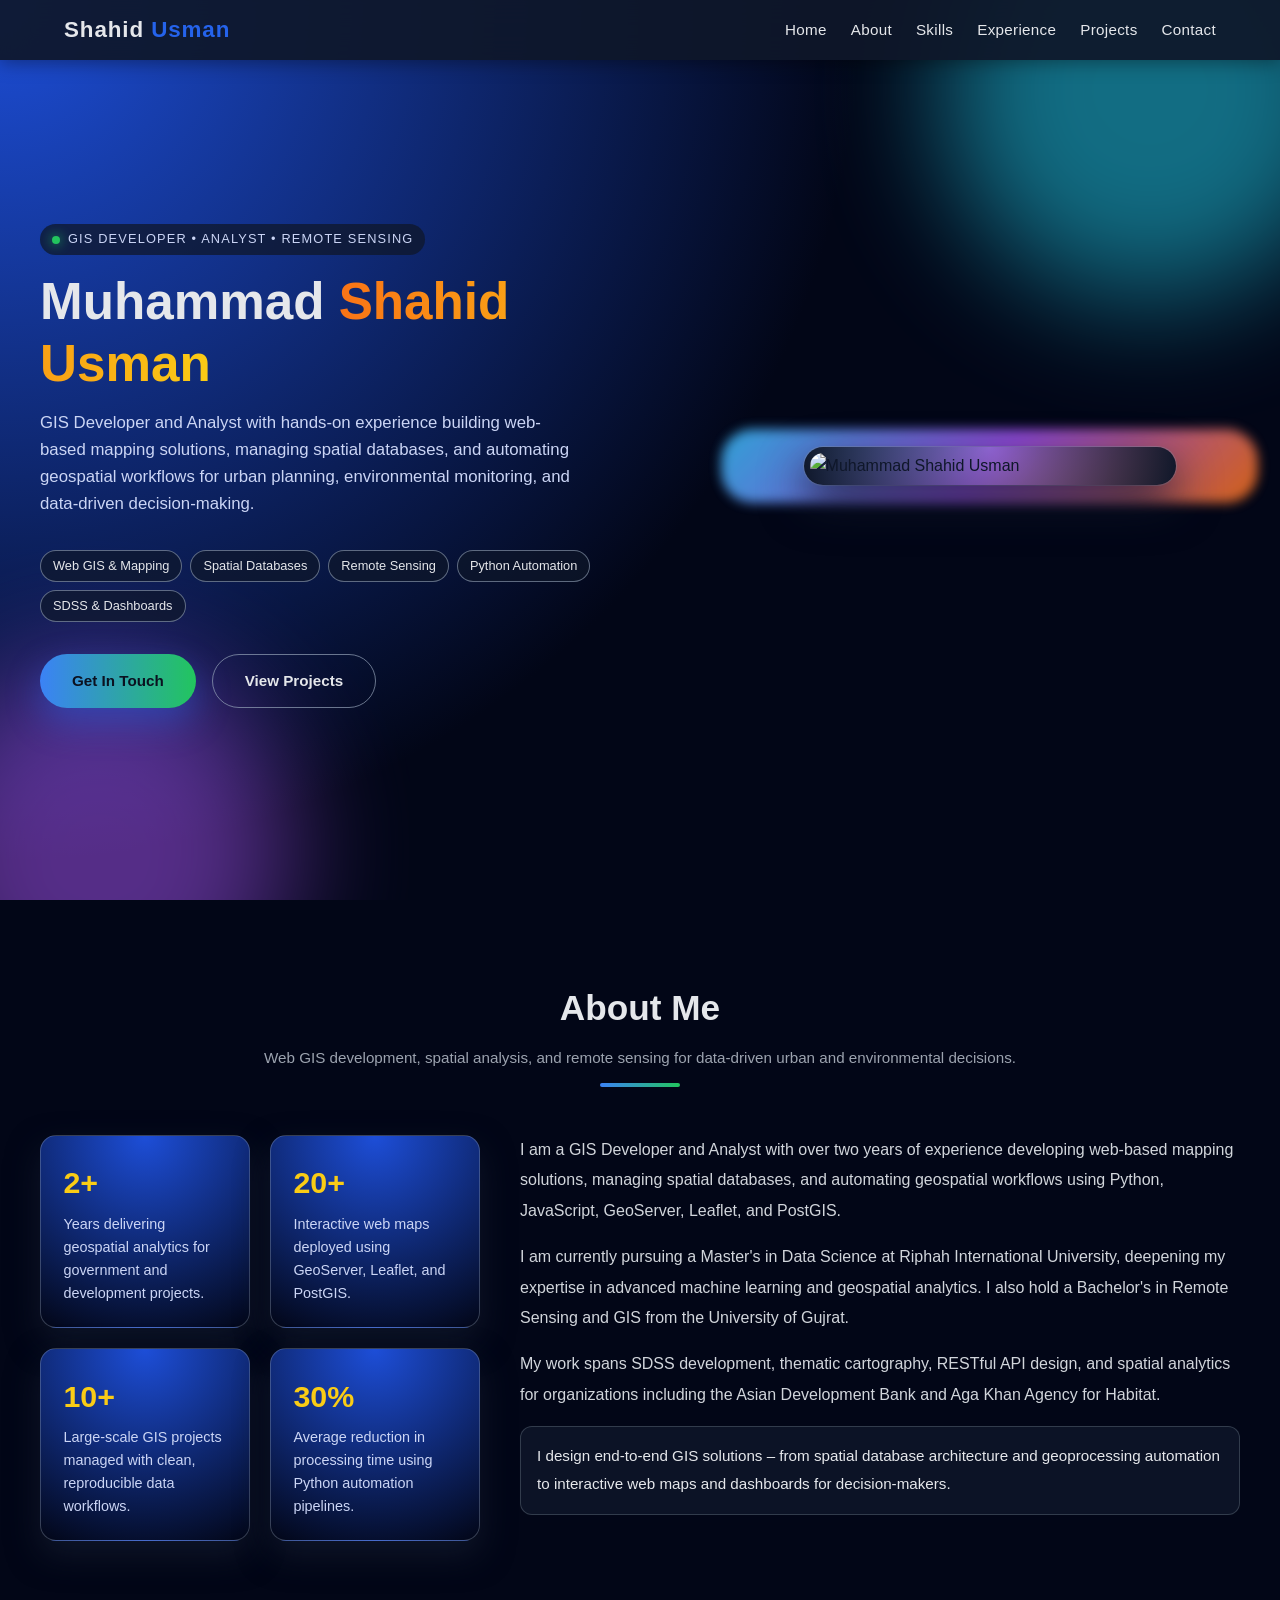
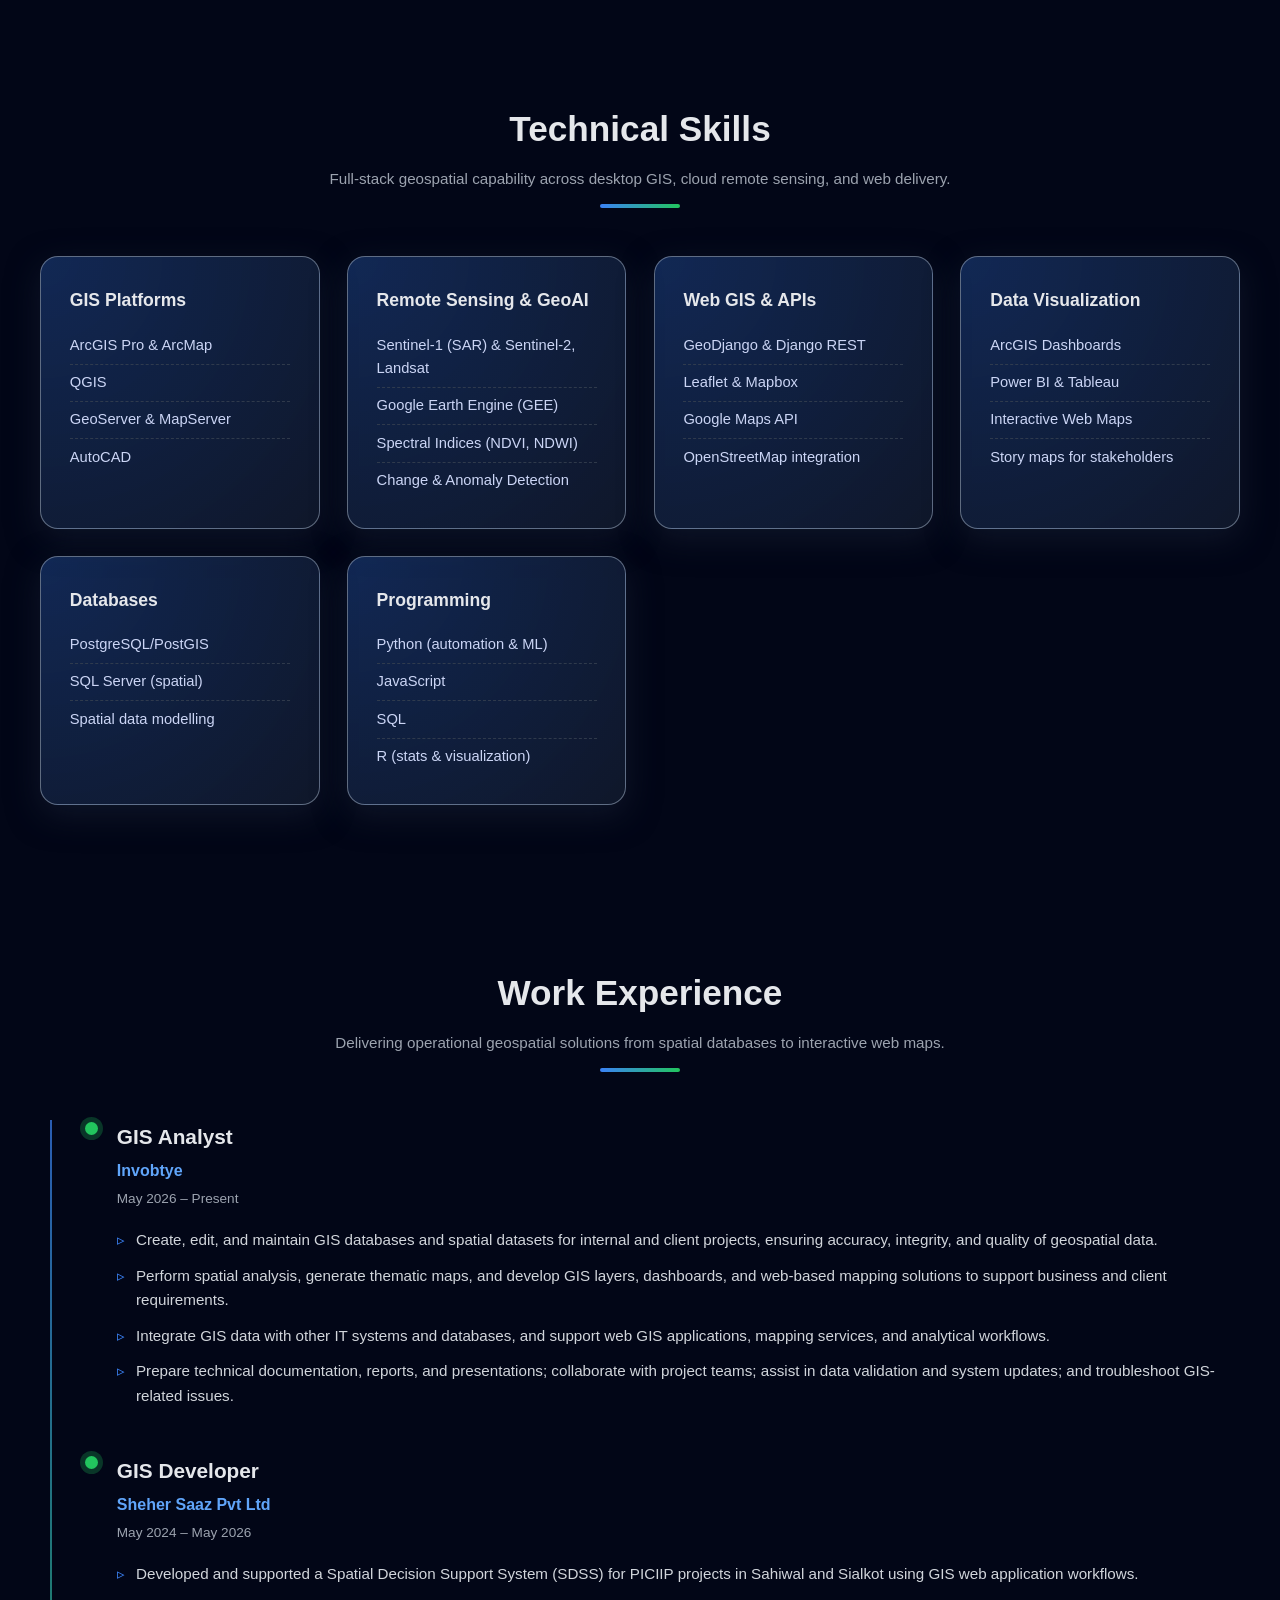
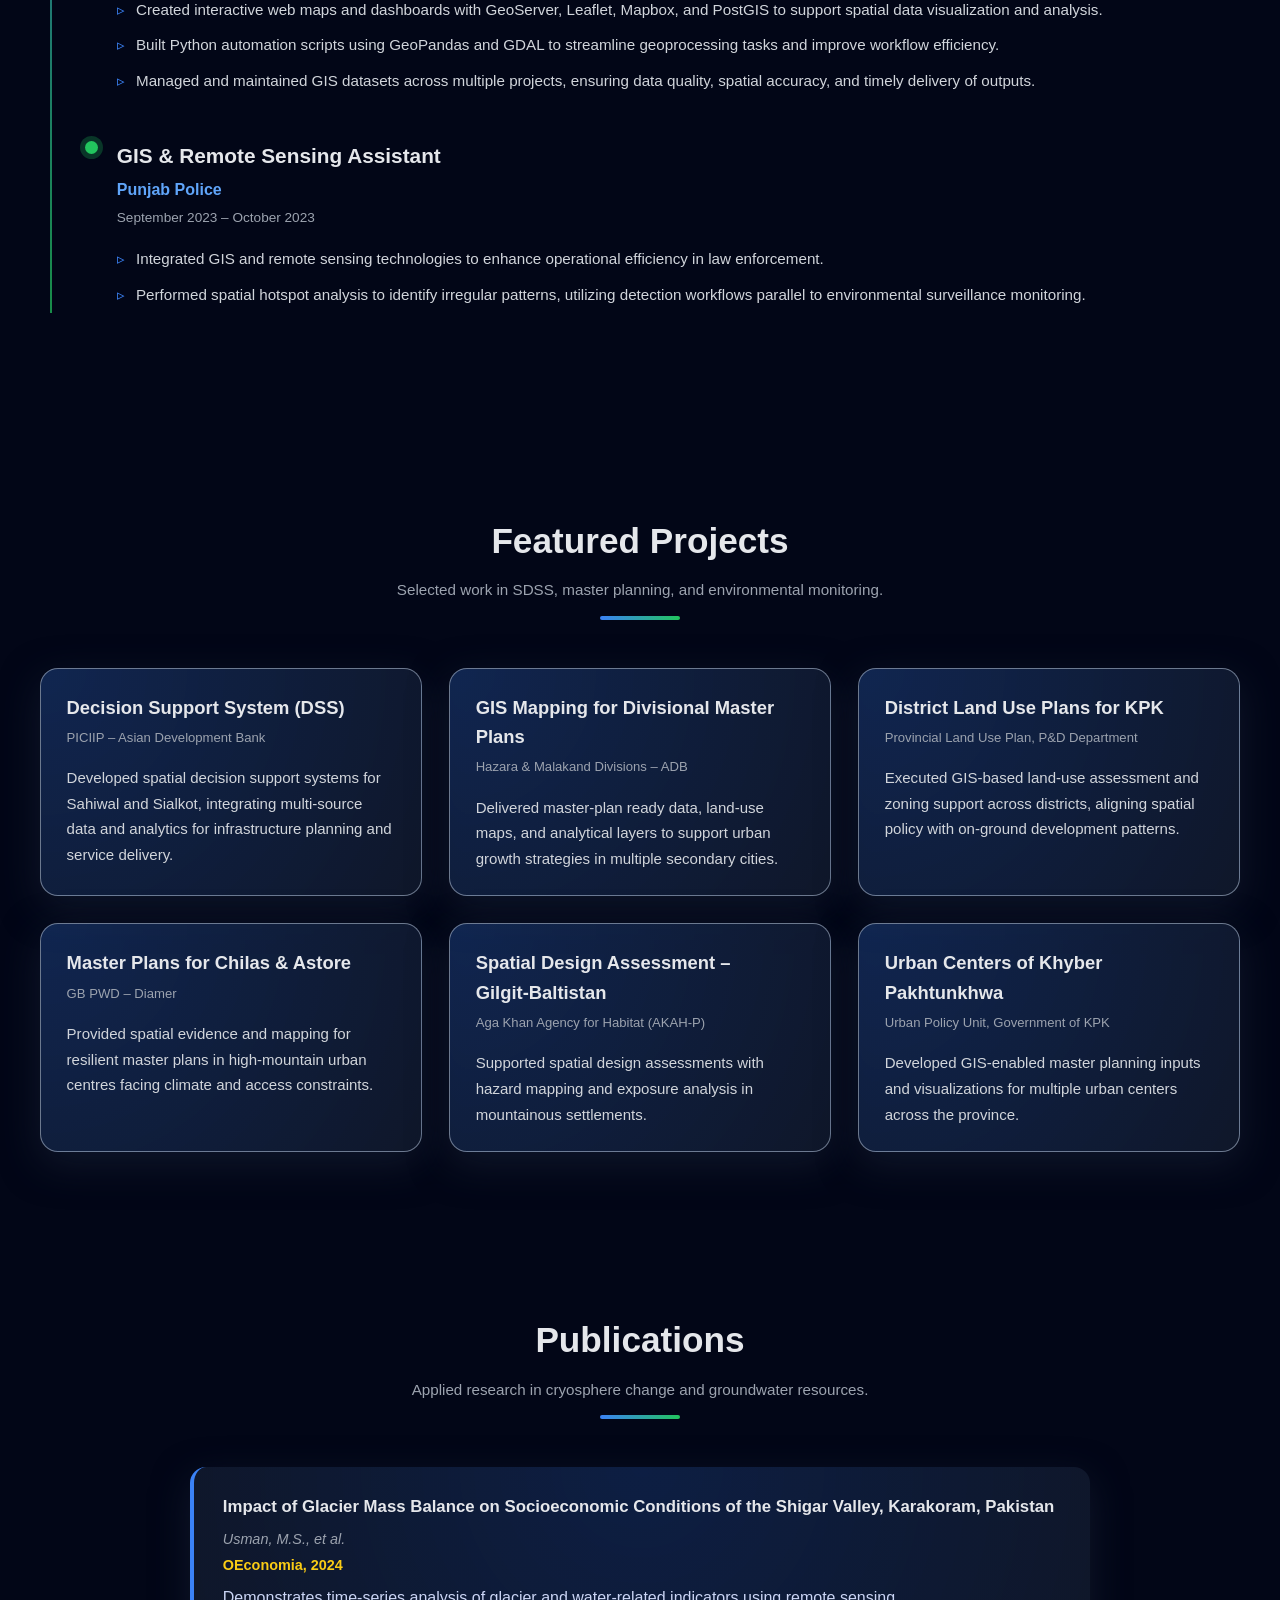
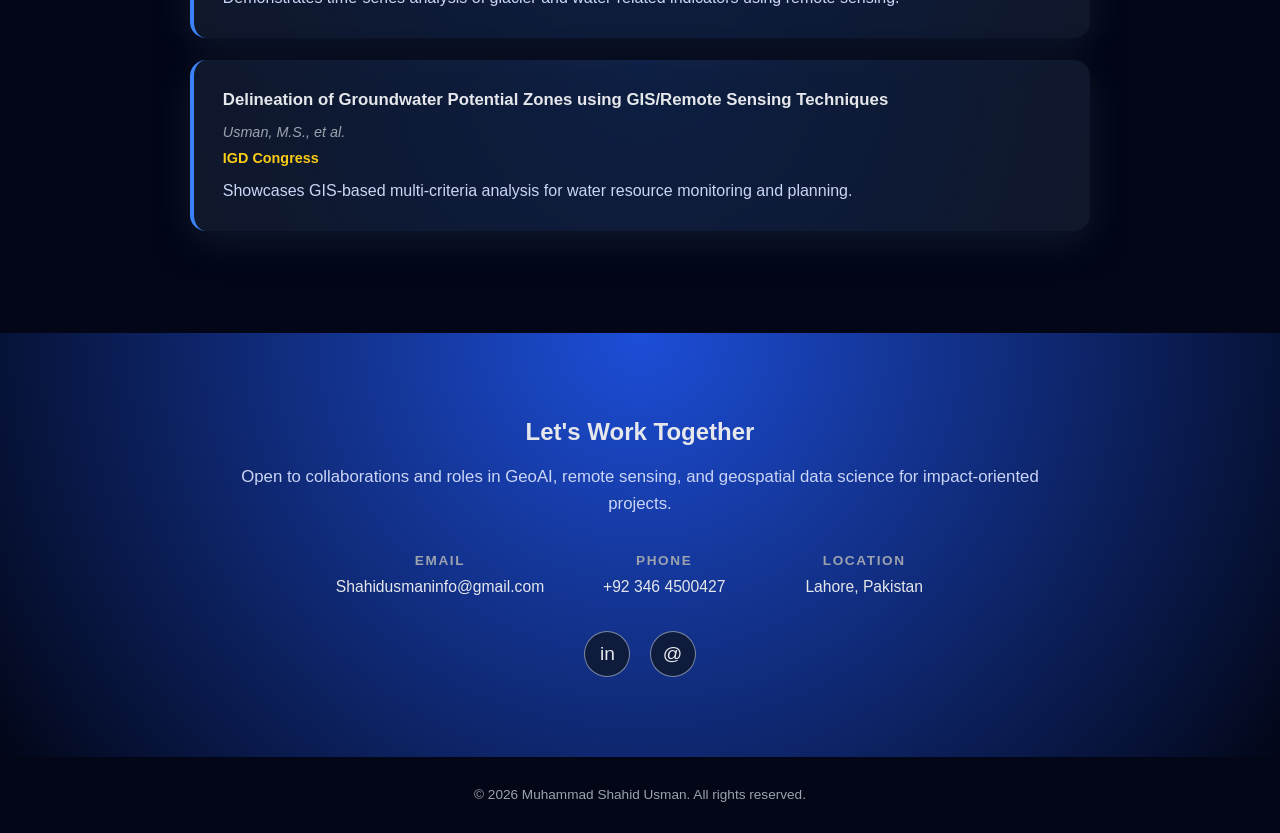
==== index.html @ abcd4824 "add new role" ====
<!DOCTYPE html>
<html lang="en">
<head>
    <meta charset="UTF-8">
    <meta name="viewport" content="width=device-width, initial-scale=1.0">

    <title>Muhammad Shahid Usman | GIS Developer & Analyst</title>
    <meta name="description" content="Portfolio of Muhammad Shahid Usman, GIS Developer and Analyst specializing in web GIS, spatial databases, remote sensing, and Python automation.">
    <meta name="keywords" content="Muhammad Shahid Usman, GIS Developer, GIS Analyst, GeoAI, Remote Sensing, GIS, Web GIS, PostGIS, Lahore, Pakistan">
    <meta name="author" content="Muhammad Shahid Usman">
    <link rel="canonical" href="https://muhammadshahidusman.github.io/">

    <meta property="og:title" content="Muhammad Shahid Usman | GIS Developer & Analyst">
    <meta property="og:description" content="GIS Developer and Analyst specializing in web GIS, spatial databases, remote sensing, and Python automation for urban planning and environmental monitoring.">
    <meta property="og:type" content="website">
    <meta property="og:url" content="https://muhammadshahidusman.github.io">
    <meta property="og:image" content="https://muhammadshahidusman.github.io/UsmanProfile.png">

    <link rel="stylesheet" href="style.css">
</head>
<body>
    <nav>
        <div class="container">
            <div class="logo">Shahid <span>Usman</span></div>
            <div class="nav-toggle" id="navToggle">
                <span></span><span></span><span></span>
            </div>
            <ul id="navMenu">
                <li><a href="#home">Home</a></li>
                <li><a href="#about">About</a></li>
                <li><a href="#skills">Skills</a></li>
                <li><a href="#experience">Experience</a></li>
                <li><a href="#projects">Projects</a></li>
                <li><a href="#contact">Contact</a></li>
            </ul>
        </div>
    </nav>

    <section id="home" class="hero">
        <div class="container">
            <div class="hero-content">
                <div class="hero-subtitle">
                    <span></span>
                    GIS DEVELOPER • ANALYST • REMOTE SENSING
                </div>
                <h1>Muhammad <span>Shahid Usman</span></h1>
                <p>
                    GIS Developer and Analyst with hands-on experience building web-based mapping solutions,
                    managing spatial databases, and automating geospatial workflows for urban planning,
                    environmental monitoring, and data-driven decision-making.
                </p>
                <div class="keywords">
                    <span>Web GIS & Mapping</span>
                    <span>Spatial Databases</span>
                    <span>Remote Sensing</span>
                    <span>Python Automation</span>
                    <span>SDSS & Dashboards</span>
                </div>
                <div class="cta-buttons">
                    <a href="#contact" class="btn btn-primary">Get In Touch</a>
                    <a href="#projects" class="btn btn-secondary">View Projects</a>
                </div>
            </div>
            <div class="hero-image">
                <div class="hero-image-inner">
                    <img src="UsmanProfile.png" alt="Muhammad Shahid Usman">
                </div>
            </div>
        </div>
    </section>

    <section id="about" class="section-dark">
        <div class="container">
            <div class="section-title">
                <h2>About Me</h2>
                <p>Web GIS development, spatial analysis, and remote sensing for data-driven urban and environmental decisions.</p>
                <div class="underline"></div>
            </div>
            <div class="about-content">
                <div class="stats-grid reveal">
                    <div class="stat-card">
                        <h3>2+</h3>
                        <p>Years delivering geospatial analytics for government and development projects.</p>
                    </div>
                    <div class="stat-card">
                        <h3>20+</h3>
                        <p>Interactive web maps deployed using GeoServer, Leaflet, and PostGIS.</p>
                    </div>
                    <div class="stat-card">
                        <h3>10+</h3>
                        <p>Large‑scale GIS projects managed with clean, reproducible data workflows.</p>
                    </div>
                    <div class="stat-card">
                        <h3>30%</h3>
                        <p>Average reduction in processing time using Python automation pipelines.</p>
                    </div>
                </div>
                <div class="about-text reveal">
                    <p>
                        I am a GIS Developer and Analyst with over two years of experience developing
                        web-based mapping solutions, managing spatial databases, and automating
                        geospatial workflows using Python, JavaScript, GeoServer, Leaflet, and PostGIS.
                    </p>
                    <p>
                        I am currently pursuing a Master's in Data Science at Riphah International University,
                        deepening my expertise in advanced machine learning and geospatial analytics.
                        I also hold a Bachelor's in Remote Sensing and GIS from the University of Gujrat.
                    </p>
                    <p>
                        My work spans SDSS development, thematic cartography, RESTful API design,
                        and spatial analytics for organizations including the Asian Development Bank
                        and Aga Khan Agency for Habitat.
                    </p>
                    <div class="about-highlight">
                        I design end-to-end GIS solutions – from spatial database architecture and
                        geoprocessing automation to interactive web maps and dashboards for decision-makers.
                    </div>
                </div>
            </div>
        </div>
    </section>

    <section id="skills" class="section-dark">
        <div class="container">
            <div class="section-title">
                <h2>Technical Skills</h2>
                <p>Full‑stack geospatial capability across desktop GIS, cloud remote sensing, and web delivery.</p>
                <div class="underline"></div>
            </div>
            <div class="skills-grid">
                <div class="skill-category reveal">
                    <h3>GIS Platforms</h3>
                    <ul>
                        <li>ArcGIS Pro & ArcMap</li>
                        <li>QGIS</li>
                        <li>GeoServer & MapServer</li>
                        <li>AutoCAD</li>
                    </ul>
                </div>
                <div class="skill-category reveal">
                    <h3>Remote Sensing & GeoAI</h3>
                    <ul>
                        <li>Sentinel‑1 (SAR) & Sentinel‑2, Landsat</li>
                        <li>Google Earth Engine (GEE)</li>
                        <li>Spectral Indices (NDVI, NDWI)</li>
                        <li>Change & Anomaly Detection</li>
                    </ul>
                </div>
                <div class="skill-category reveal">
                    <h3>Web GIS & APIs</h3>
                    <ul>
                        <li>GeoDjango & Django REST</li>
                        <li>Leaflet & Mapbox</li>
                        <li>Google Maps API</li>
                        <li>OpenStreetMap integration</li>
                    </ul>
                </div>
                <div class="skill-category reveal">
                    <h3>Data Visualization</h3>
                    <ul>
                        <li>ArcGIS Dashboards</li>
                        <li>Power BI & Tableau</li>
                        <li>Interactive Web Maps</li>
                        <li>Story maps for stakeholders</li>
                    </ul>
                </div>
                <div class="skill-category reveal">
                    <h3>Databases</h3>
                    <ul>
                        <li>PostgreSQL/PostGIS</li>
                        <li>SQL Server (spatial)</li>
                        <li>Spatial data modelling</li>
                    </ul>
                </div>
                <div class="skill-category reveal">
                    <h3>Programming</h3>
                    <ul>
                        <li>Python (automation & ML)</li>
                        <li>JavaScript</li>
                        <li>SQL</li>
                        <li>R (stats & visualization)</li>
                    </ul>
                </div>
            </div>
        </div>
    </section>

    <section id="experience" class="section-dark">
        <div class="container">
            <div class="section-title">
                <h2>Work Experience</h2>
                <p>Delivering operational geospatial solutions from spatial databases to interactive web maps.</p>
                <div class="underline"></div>
            </div>
            <div class="experience-timeline">
                <div class="timeline-item reveal">
                    <h3>GIS Analyst</h3>
                    <div class="company">Invobtye</div>
                    <div class="duration">May 2026 – Present</div>
                    <ul>
                        <li>Create, edit, and maintain GIS databases and spatial datasets for internal and client projects, ensuring accuracy, integrity, and quality of geospatial data.</li>
                        <li>Perform spatial analysis, generate thematic maps, and develop GIS layers, dashboards, and web-based mapping solutions to support business and client requirements.</li>
                        <li>Integrate GIS data with other IT systems and databases, and support web GIS applications, mapping services, and analytical workflows.</li>
                        <li>Prepare technical documentation, reports, and presentations; collaborate with project teams; assist in data validation and system updates; and troubleshoot GIS-related issues.</li>
                    </ul>
                </div>
                <div class="timeline-item reveal">
                    <h3>GIS Developer</h3>
                    <div class="company">Sheher Saaz Pvt Ltd</div>
                    <div class="duration">May 2024 – May 2026</div>
                    <ul>
                        <li>Developed and supported a Spatial Decision Support System (SDSS) for PICIIP projects in Sahiwal and Sialkot using GIS web application workflows.</li>
                        <li>Created interactive web maps and dashboards with GeoServer, Leaflet, Mapbox, and PostGIS to support spatial data visualization and analysis.</li>
                        <li>Built Python automation scripts using GeoPandas and GDAL to streamline geoprocessing tasks and improve workflow efficiency.</li>
                        <li>Managed and maintained GIS datasets across multiple projects, ensuring data quality, spatial accuracy, and timely delivery of outputs.</li>
                    </ul>
                </div>
                <div class="timeline-item reveal">
                    <h3>GIS & Remote Sensing Assistant</h3>
                    <div class="company">Punjab Police</div>
                    <div class="duration">September 2023 – October 2023</div>
                    <ul>
                        <li>Integrated GIS and remote sensing technologies to enhance operational efficiency in law enforcement.</li>
                        <li>Performed spatial hotspot analysis to identify irregular patterns, utilizing detection workflows parallel to environmental surveillance monitoring.</li>
                    </ul>
                </div>
            </div>
        </div>
    </section>

    <section id="projects" class="section-dark">
        <div class="container">
            <div class="section-title">
                <h2>Featured Projects</h2>
                <p>Selected work in SDSS, master planning, and environmental monitoring.</p>
                <div class="underline"></div>
            </div>
            <div class="projects-grid">
                <div class="project-card reveal">
                    <div class="project-header">
                        <h3>Decision Support System (DSS)</h3>
                        <p class="client">PICIIP – Asian Development Bank</p>
                    </div>
                    <div class="project-body">
                        <p>Developed spatial decision support systems for Sahiwal and Sialkot, integrating multi‑source data and analytics for infrastructure planning and service delivery.</p>
                    </div>
                </div>
                <div class="project-card reveal">
                    <div class="project-header">
                        <h3>GIS Mapping for Divisional Master Plans</h3>
                        <p class="client">Hazara & Malakand Divisions – ADB</p>
                    </div>
                    <div class="project-body">
                        <p>Delivered master‑plan ready data, land‑use maps, and analytical layers to support urban growth strategies in multiple secondary cities.</p>
                    </div>
                </div>
                <div class="project-card reveal">
                    <div class="project-header">
                        <h3>District Land Use Plans for KPK</h3>
                        <p class="client">Provincial Land Use Plan, P&D Department</p>
                    </div>
                    <div class="project-body">
                        <p>Executed GIS‑based land‑use assessment and zoning support across districts, aligning spatial policy with on‑ground development patterns.</p>
                    </div>
                </div>
                <div class="project-card reveal">
                    <div class="project-header">
                        <h3>Master Plans for Chilas & Astore</h3>
                        <p class="client">GB PWD – Diamer</p>
                    </div>
                    <div class="project-body">
                        <p>Provided spatial evidence and mapping for resilient master plans in high‑mountain urban centres facing climate and access constraints.</p>
                    </div>
                </div>
                <div class="project-card reveal">
                    <div class="project-header">
                        <h3>Spatial Design Assessment – Gilgit‑Baltistan</h3>
                        <p class="client">Aga Khan Agency for Habitat (AKAH‑P)</p>
                    </div>
                    <div class="project-body">
                        <p>Supported spatial design assessments with hazard mapping and exposure analysis in mountainous settlements.</p>
                    </div>
                </div>
                <div class="project-card reveal">
                    <div class="project-header">
                        <h3>Urban Centers of Khyber Pakhtunkhwa</h3>
                        <p class="client">Urban Policy Unit, Government of KPK</p>
                    </div>
                    <div class="project-body">
                        <p>Developed GIS‑enabled master planning inputs and visualizations for multiple urban centers across the province.</p>
                    </div>
                </div>
            </div>
        </div>
    </section>

    <section id="publications" class="section-dark">
        <div class="container">
            <div class="section-title">
                <h2>Publications</h2>
                <p>Applied research in cryosphere change and groundwater resources.</p>
                <div class="underline"></div>
            </div>
            <div class="publications-list">
                <div class="publication-item reveal">
                    <h3>Impact of Glacier Mass Balance on Socioeconomic Conditions of the Shigar Valley, Karakoram, Pakistan</h3>
                    <p class="authors">Usman, M.S., et al.</p>
                    <p class="journal">OEconomia, 2024</p>
                    <p style="margin-top: 0.5rem; color: #cbd5f5;">Demonstrates time‑series analysis of glacier and water‑related indicators using remote sensing.</p>
                </div>
                <div class="publication-item reveal">
                    <h3>Delineation of Groundwater Potential Zones using GIS/Remote Sensing Techniques</h3>
                    <p class="authors">Usman, M.S., et al.</p>
                    <p class="journal">IGD Congress</p>
                    <p style="margin-top: 0.5rem; color: #cbd5f5;">Showcases GIS‑based multi‑criteria analysis for water resource monitoring and planning.</p>
                </div>
            </div>
        </div>
    </section>

    <section id="contact" class="section-dark">
        <div class="container">
            <div class="contact-content reveal">
                <h2>Let's Work Together</h2>
                <p>Open to collaborations and roles in GeoAI, remote sensing, and geospatial data science for impact‑oriented projects.</p>
                <div class="contact-info">
                    <div class="contact-item">
                        <strong>Email</strong>
                        <a href="mailto:Shahidusmaninfo@gmail.com">Shahidusmaninfo@gmail.com</a>
                    </div>
                    <div class="contact-item">
                        <strong>Phone</strong>
                        <a href="tel:+923464500427">+92 346 4500427</a>
                    </div>
                    <div class="contact-item">
                        <strong>Location</strong>
                        <span>Lahore, Pakistan</span>
                    </div>
                </div>
                <div class="social-links">
                    <a href="https://www.linkedin.com/in/shahidusmaninfo/" target="_blank" title="LinkedIn">in</a>
                    <a href="mailto:Shahidusmaninfo@gmail.com" title="Email">@</a>
                </div>
            </div>
        </div>
    </section>

    <footer>
        <p>&copy; 2026 Muhammad Shahid Usman. All rights reserved.</p>
    </footer>

    <script src="script.js"></script>
</body>
</html>
---- style.css ----
* {
    margin: 0;
    padding: 0;
    box-sizing: border-box;
}

:root {
    --primary-color: #2563eb;
    --secondary-color: #1e40af;
    --accent-color: #3b82f6;
    --text-dark: #0f172a;
    --text-light: #6b7280;
    --bg-light: #f9fafb;
    --bg-white: #ffffff;
    --border-color: #e5e7eb;
}

body {
    font-family: 'Segoe UI', Tahoma, Geneva, Verdana, sans-serif;
    line-height: 1.6;
    color: var(--text-dark);
    overflow-x: hidden;
    background: #020617;
}

/* Navigation */
nav {
    position: fixed;
    width: 100%;
    background: rgba(15, 23, 42, 0.92);
    backdrop-filter: blur(16px);
    box-shadow: 0 2px 18px rgba(0,0,0,0.4);
    z-index: 1000;
    padding: 0.75rem 0;
}

nav .container {
    max-width: 1200px;
    margin: 0 auto;
    padding: 0 1.5rem;
    display: flex;
    justify-content: space-between;
    align-items: center;
}

nav .logo {
    font-size: 1.4rem;
    font-weight: 700;
    color: #e5e7eb;
    letter-spacing: 0.04em;
}

nav .logo span {
    color: var(--primary-color);
}

nav ul {
    display: flex;
    list-style: none;
    gap: 1.5rem;
}

nav a {
    text-decoration: none;
    color: #e5e7eb;
    font-weight: 500;
    font-size: 0.95rem;
    letter-spacing: 0.02em;
    position: relative;
    padding-bottom: 0.2rem;
    transition: color 0.3s;
}

nav a::after {
    content: '';
    position: absolute;
    left: 0;
    bottom: 0;
    width: 0;
    height: 2px;
    background: linear-gradient(to right, #f97316, #facc15);
    transition: width 0.3s;
}

nav a:hover {
    color: #f9fafb;
}

nav a:hover::after {
    width: 100%;
}

/* Mobile nav */
.nav-toggle {
    display: none;
    flex-direction: column;
    gap: 4px;
    cursor: pointer;
}

.nav-toggle span {
    width: 22px;
    height: 2px;
    background: #e5e7eb;
}

/* Hero Section */
.hero {
    min-height: 100vh;
    display: flex;
    align-items: center;
    background: radial-gradient(circle at top left, #1d4ed8 0, #020617 55%);
    padding: 6rem 1.5rem 4rem;
    position: relative;
    overflow: hidden;
}

/* Animated particle overlay */
.hero::before,
.hero::after {
    content: '';
    position: absolute;
    border-radius: 999px;
    filter: blur(60px);
    opacity: 0.5;
    pointer-events: none;
}

.hero::before {
    width: 420px;
    height: 420px;
    background: #22d3ee;
    top: -120px;
    right: -80px;
    animation: float1 16s ease-in-out infinite;
}

.hero::after {
    width: 380px;
    height: 380px;
    background: #a855f7;
    bottom: -140px;
    left: -90px;
    animation: float2 18s ease-in-out infinite;
}

@keyframes float1 {
    0%,100% { transform: translateY(0) translateX(0); }
    50% { transform: translateY(40px) translateX(-30px); }
}

@keyframes float2 {
    0%,100% { transform: translateY(0) translateX(0); }
    50% { transform: translateY(-35px) translateX(40px); }
}

.hero .container {
    max-width: 1200px;
    margin: 0 auto;
    display: grid;
    grid-template-columns: minmax(0, 1.3fr) minmax(0, 1fr);
    gap: 3rem;
    align-items: center;
    position: relative;
    z-index: 1;
}

.hero-content {
    animation: fadeInUp 0.8s ease-out both;
}

.hero-content h1 {
    font-size: clamp(2.5rem, 4vw, 3.5rem);
    color: #e5e7eb;
    margin-bottom: 1rem;
    line-height: 1.2;
}

.hero-content h1 span {
    background: linear-gradient(to right, #f97316, #facc15);
    -webkit-background-clip: text;
    -webkit-text-fill-color: transparent;
    background-clip: text;
}

.hero-subtitle {
    display: inline-flex;
    align-items: center;
    gap: 0.5rem;
    padding: 0.35rem 0.75rem;
    border-radius: 999px;
    background: rgba(15, 23, 42, 0.75);
    color: #cbd5f5;
    font-size: 0.8rem;
    letter-spacing: 0.09em;
    text-transform: uppercase;
    margin-bottom: 1rem;
}

.hero-subtitle span {
    width: 8px;
    height: 8px;
    border-radius: 999px;
    background: #22c55e;
    box-shadow: 0 0 12px #22c55e;
}

.hero-content p {
    font-size: 1.05rem;
    color: #cbd5f5;
    margin-bottom: 2rem;
    max-width: 34rem;
}

.keywords {
    margin-bottom: 2rem;
    display: flex;
    flex-wrap: wrap;
    gap: 0.5rem;
}

.keywords span {
    font-size: 0.8rem;
    padding: 0.3rem 0.75rem;
    border-radius: 999px;
    border: 1px solid rgba(148, 163, 184, 0.6);
    color: #e5e7eb;
    background: rgba(15, 23, 42, 0.7);
}

.cta-buttons {
    display: flex;
    gap: 1rem;
    flex-wrap: wrap;
}

.btn {
    padding: 0.875rem 2rem;
    border-radius: 999px;
    text-decoration: none;
    font-weight: 600;
    transition: all 0.25s ease-out;
    display: inline-flex;
    align-items: center;
    gap: 0.5rem;
    font-size: 0.95rem;
}

.btn-primary {
    background: linear-gradient(to right, #3b82f6, #22c55e);
    color: #0b1120;
    box-shadow: 0 14px 35px rgba(37, 99, 235, 0.45);
}

.btn-primary:hover {
    transform: translateY(-2px) scale(1.02);
    box-shadow: 0 18px 45px rgba(37, 99, 235, 0.6);
}

.btn-secondary {
    background: transparent;
    color: #e5e7eb;
    border: 1px solid rgba(148, 163, 184, 0.7);
}

.btn-secondary:hover {
    background: rgba(15, 23, 42, 0.7);
    transform: translateY(-2px);
}

.hero-image {
    position: relative;
    display: flex;
    justify-content: center;
}

.hero-image::before {
    content: '';
    position: absolute;
    inset: -18px;
    border-radius: 32px;
    background: linear-gradient(135deg, #38bdf8, #a855f7, #f97316);
    opacity: 0.85;
    filter: blur(6px);
}

.hero-image-inner {
    position: relative;
    border-radius: 26px;
    padding: 6px;
    background: radial-gradient(circle at top, rgba(148, 163, 184, 0.25), rgba(15, 23, 42, 1));
    box-shadow:
        0 18px 45px rgba(15, 23, 42, 0.9),
        0 0 0 1px rgba(148, 163, 184, 0.4);
    animation: floatCard 8s ease-in-out infinite;
}

.hero-image img {
    display: block;
    width: min(360px, 80vw);
    border-radius: 20px;
}

@keyframes floatCard {
    0%, 100% { transform: translateY(0); }
    50% { transform: translateY(-10px); }
}

@keyframes fadeInUp {
    from { opacity: 0; transform: translateY(18px); }
    to { opacity: 1; transform: translateY(0); }
}

/* Global sections */
section {
    padding: 5rem 1.5rem;
}

.section-light {
    background: #f8fafc;
}

.section-dark {
    background: #020617;
}

.container {
    max-width: 1200px;
    margin: 0 auto;
}

.section-title {
    text-align: center;
    margin-bottom: 3rem;
}

.section-title h2 {
    font-size: 2.2rem;
    color: #e5e7eb;
    margin-bottom: 0.6rem;
}

.section-title p {
    color: #9ca3af;
    font-size: 0.95rem;
}

.section-title .underline {
    width: 80px;
    height: 4px;
    background: linear-gradient(to right, #3b82f6, #22c55e);
    margin: 0.8rem auto 0;
    border-radius: 999px;
}

.section-light .section-title h2 {
    color: #0f172a;
}

.section-light .section-title p {
    color: #6b7280;
}

/* About */
.about-content {
    display: grid;
    grid-template-columns: minmax(0, 1.1fr) minmax(0, 1.8fr);
    gap: 2.5rem;
    align-items: start;
}

.stats-grid {
    display: grid;
    grid-template-columns: repeat(2, minmax(0, 1fr));
    gap: 1.25rem;
}

.stat-card {
    background: radial-gradient(circle at top, #1d4ed8, #020617);
    padding: 1.4rem;
    border-radius: 16px;
    text-align: left;
    border: 1px solid rgba(148, 163, 184, 0.35);
    color: #e5e7eb;
    box-shadow: 0 14px 32px rgba(15, 23, 42, 0.9);
}

.stat-card h3 {
    font-size: 1.9rem;
    color: #facc15;
    margin-bottom: 0.35rem;
}

.stat-card p {
    color: #cbd5f5;
    font-size: 0.9rem;
}

.about-text {
    font-size: 1rem;
    line-height: 1.9;
    color: #d1d5db;
}

.about-text p {
    margin-bottom: 1rem;
}

.about-highlight {
    margin-top: 0.75rem;
    padding: 0.9rem 1rem;
    border-radius: 12px;
    background: rgba(15, 23, 42, 0.85);
    border: 1px solid rgba(55, 65, 81, 0.9);
    color: #e5e7eb;
    font-size: 0.95rem;
}

/* Skills */
.skills-grid {
    display: grid;
    grid-template-columns: repeat(auto-fit, minmax(260px, 1fr));
    gap: 1.7rem;
}

.skill-category {
    background: radial-gradient(circle at top left, rgba(59, 130, 246, 0.28), rgba(15, 23, 42, 1));
    padding: 1.8rem;
    border-radius: 18px;
    box-shadow: 0 10px 32px rgba(15, 23, 42, 0.9);
    border: 1px solid rgba(148, 163, 184, 0.6);
    transform-origin: center;
    transition: transform 0.25s ease, box-shadow 0.25s ease, border-color 0.25s ease;
}

.skill-category:hover {
    transform: translateY(-6px);
    box-shadow: 0 16px 45px rgba(15, 23, 42, 1);
    border-color: #3b82f6;
}

.skill-category h3 {
    color: #e5e7eb;
    margin-bottom: 0.8rem;
    font-size: 1.1rem;
}

.skill-category ul {
    list-style: none;
}

.skill-category li {
    padding: 0.4rem 0;
    color: #cbd5f5;
    font-size: 0.92rem;
    border-bottom: 1px dashed rgba(55, 65, 81, 0.8);
}

.skill-category li:last-child {
    border-bottom: none;
}

/* Experience */
.experience-timeline {
    position: relative;
    padding-left: 3rem;
}

.experience-timeline::before {
    content: '';
    position: absolute;
    left: 0.6rem;
    top: 0;
    bottom: 0;
    width: 2px;
    background: linear-gradient(to bottom, #3b82f6, #22c55e);
    opacity: 0.7;
}

.timeline-item {
    position: relative;
    margin-bottom: 2.5rem;
    padding-left: 1.8rem;
    animation: fadeInUp 0.8s ease-out both;
}

.timeline-item::before {
    content: '';
    position: absolute;
    left: -0.2rem;
    top: 0.15rem;
    width: 13px;
    height: 13px;
    border-radius: 999px;
    background: #22c55e;
    box-shadow: 0 0 0 5px rgba(34, 197, 94, 0.25);
}

.timeline-item h3 {
    font-size: 1.3rem;
    color: #e5e7eb;
    margin-bottom: 0.3rem;
}

.timeline-item .company {
    color: #60a5fa;
    font-weight: 600;
    margin-bottom: 0.3rem;
}

.timeline-item .duration {
    color: #9ca3af;
    font-size: 0.85rem;
    margin-bottom: 0.8rem;
}

.timeline-item ul {
    list-style: none;
}

.timeline-item li {
    padding: 0.35rem 0;
    color: #d1d5db;
    padding-left: 1.2rem;
    position: relative;
    font-size: 0.95rem;
}

.timeline-item li::before {
    content: '▹';
    position: absolute;
    left: 0;
    color: #3b82f6;
}

/* Projects */
#projects.section-light {
    background: #020617;
}

.projects-grid {
    display: grid;
    grid-template-columns: repeat(auto-fit, minmax(320px, 1fr));
    gap: 1.7rem;
}

.project-card {
    background: radial-gradient(circle at top left, rgba(59, 130, 246, 0.26), rgba(15, 23, 42, 1));
    border-radius: 18px;
    overflow: hidden;
    box-shadow: 0 12px 38px rgba(15, 23, 42, 1);
    border: 1px solid rgba(148, 163, 184, 0.7);
    transform: translateY(0);
    transition: transform 0.25s ease, box-shadow 0.25s ease, border-color 0.25s ease;
}

.project-card:hover {
    transform: translateY(-6px);
    box-shadow: 0 18px 55px rgba(15, 23, 42, 1);
    border-color: #22c55e;
}

.project-card .project-header {
    padding: 1.5rem 1.6rem 1rem;
}

.project-card h3 {
    font-size: 1.15rem;
    margin-bottom: 0.3rem;
    color: #e5e7eb;
}

.project-card .client {
    font-size: 0.82rem;
    color: #9ca3af;
}

.project-card .project-body {
    padding: 0 1.6rem 1.5rem;
}

.project-card p {
    color: #d1d5db;
    line-height: 1.7;
    font-size: 0.94rem;
}

/* Publications */
.publications-list {
    max-width: 900px;
    margin: 0 auto;
}

.publication-item {
    background: radial-gradient(circle at top, rgba(59, 130, 246, 0.2), rgba(15, 23, 42, 1));
    padding: 1.7rem 1.8rem;
    border-radius: 16px;
    margin-bottom: 1.4rem;
    box-shadow: 0 12px 36px rgba(15, 23, 42, 1);
    border-left: 4px solid #3b82f6;
}

.publication-item h3 {
    color: #e5e7eb;
    margin-bottom: 0.4rem;
    font-size: 1.05rem;
}

.publication-item .authors {
    color: #9ca3af;
    font-style: italic;
    margin-bottom: 0.2rem;
    font-size: 0.9rem;
}

.publication-item .journal {
    color: #facc15;
    font-weight: 600;
    font-size: 0.9rem;
}

/* Contact */
#contact.section-dark {
    background: radial-gradient(circle at top, #1d4ed8, #020617);
}

.contact-content {
    text-align: center;
    max-width: 800px;
    margin: 0 auto;
    color: #e5e7eb;
}

.contact-content h2 {
    color: #e5e7eb;
    margin-bottom: 0.8rem;
}

.contact-content p {
    font-size: 1.05rem;
    margin-bottom: 2rem;
    color: #cbd5f5;
}

.contact-info {
    display: flex;
    justify-content: center;
    gap: 2.5rem;
    margin-top: 1.3rem;
    flex-wrap: wrap;
}

.contact-item {
    display: flex;
    flex-direction: column;
    align-items: center;
    min-width: 160px;
}

.contact-item strong {
    margin-bottom: 0.15rem;
    font-size: 0.85rem;
    letter-spacing: 0.12em;
    text-transform: uppercase;
    color: #9ca3af;
}

.contact-item a,
.contact-item span {
    color: #e5e7eb;
    text-decoration: none;
    font-size: 0.98rem;
}

.contact-item a:hover {
    color: #bfdbfe;
}

.social-links {
    display: flex;
    gap: 1.2rem;
    justify-content: center;
    margin-top: 2rem;
}

.social-links a {
    width: 46px;
    height: 46px;
    background: rgba(15, 23, 42, 0.8);
    border-radius: 50%;
    display: flex;
    align-items: center;
    justify-content: center;
    text-decoration: none;
    color: #e5e7eb;
    font-size: 1.2rem;
    border: 1px solid rgba(148, 163, 184, 0.8);
    transition: all 0.25s;
}

.social-links a:hover {
    background: #e5e7eb;
    color: #0f172a;
    transform: translateY(-3px);
}

/* Footer */
footer {
    background: #020617;
    color: #9ca3af;
    text-align: center;
    padding: 1.7rem;
    font-size: 0.85rem;
}

/* Scroll animation helper */
.reveal {
    opacity: 0;
    transform: translateY(24px);
    transition: all 0.6s ease-out;
}

.reveal.visible {
    opacity: 1;
    transform: translateY(0);
}

/* Responsive */
@media (max-width: 900px) {
    .hero .container {
        grid-template-columns: 1fr;
        text-align: center;
    }
    .hero-image {
        order: -1;
    }
    .hero-content p,
    .about-text {
        margin-left: auto;
        margin-right: auto;
    }
    .keywords {
        justify-content: center;
    }
}

@media (max-width: 768px) {
    nav .container {
        padding: 0 1rem;
    }

    nav ul {
        position: absolute;
        top: 56px;
        right: 1rem;
        flex-direction: column;
        background: rgba(15, 23, 42, 0.98);
        padding: 0.75rem 1rem;
        border-radius: 12px;
        border: 1px solid rgba(51, 65, 85, 0.9);
        display: none;
    }

    nav ul.open {
        display: flex;
    }

    .nav-toggle {
        display: flex;
    }

    section {
        padding: 4rem 1.25rem;
    }

    .about-content {
        grid-template-columns: 1fr;
    }

    .experience-timeline {
        padding-left: 1.5rem;
    }

    .projects-grid {
        grid-template-columns: 1fr;
    }
}

@media (max-width: 480px) {
    .hero {
        padding-top: 5.5rem;
    }
    .cta-buttons {
        flex-direction: column;
        align-items: stretch;
    }
    .btn {
        justify-content: center;
    }
}
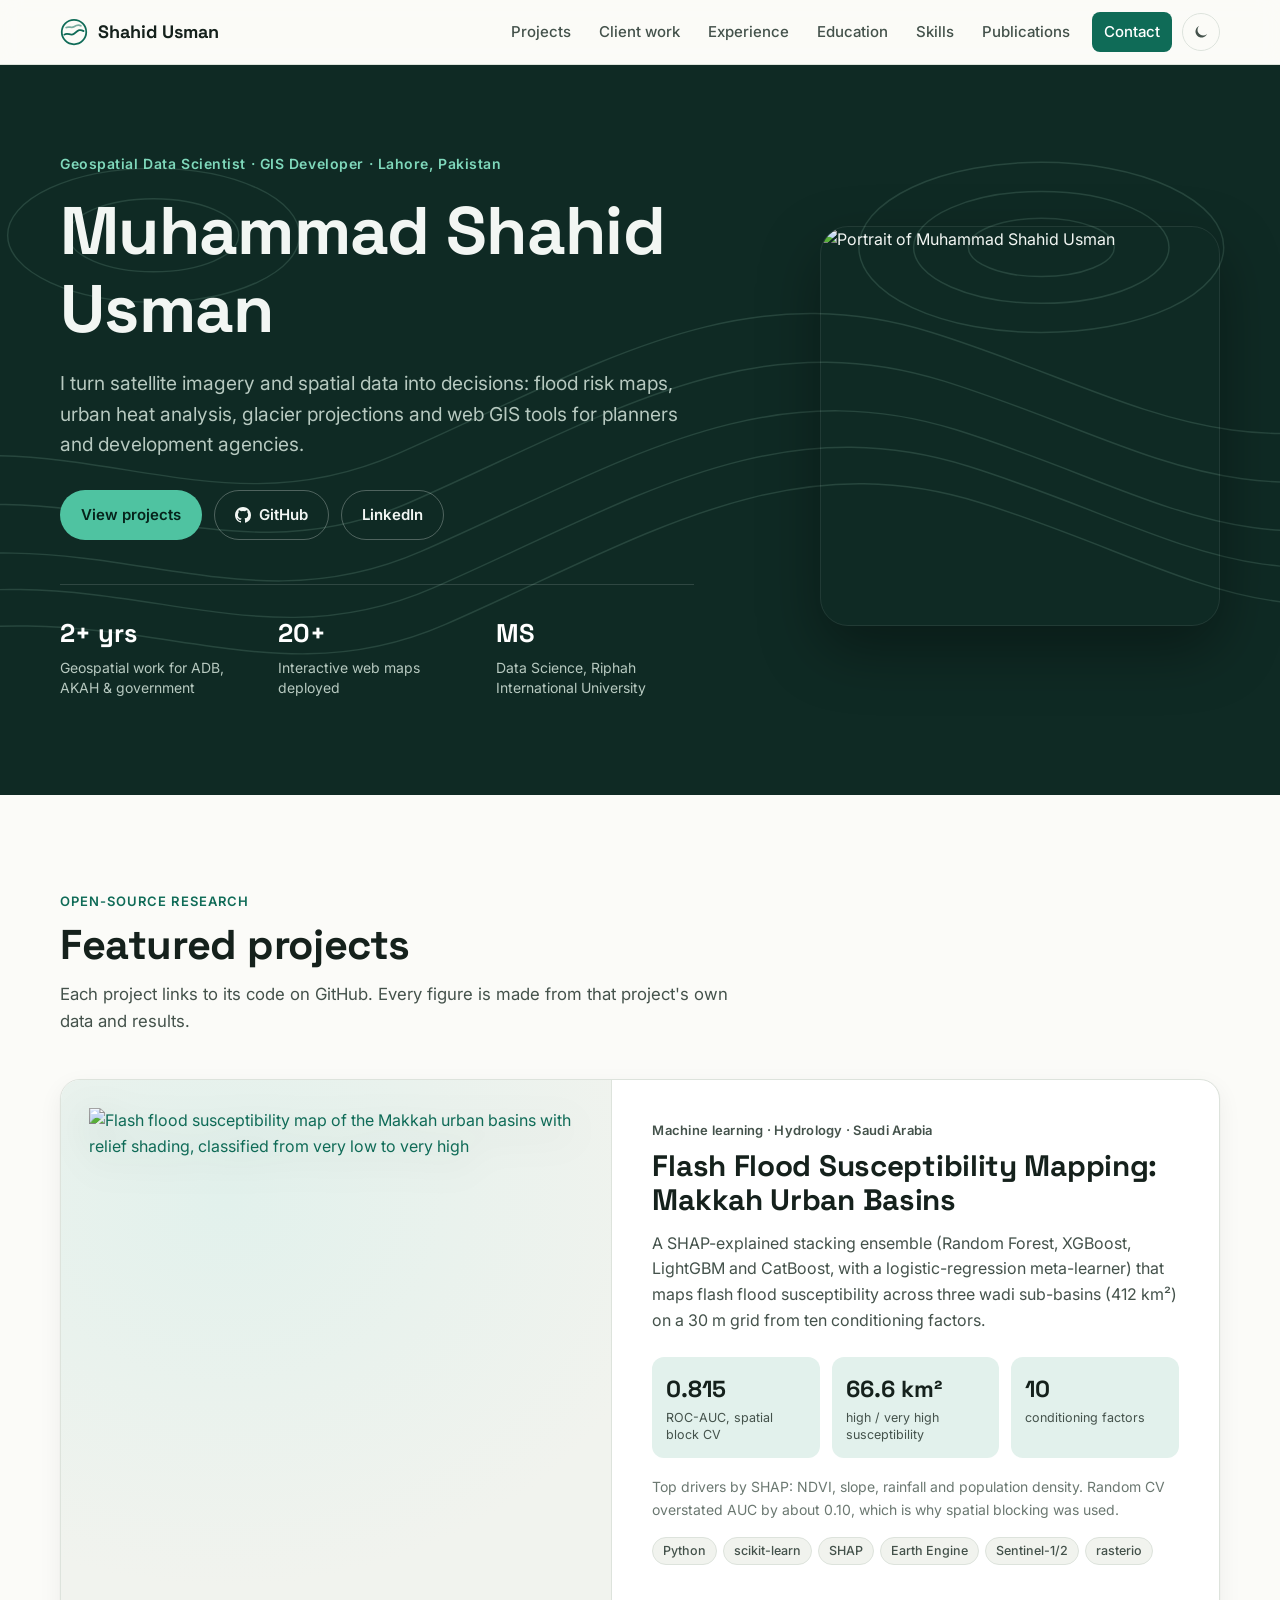
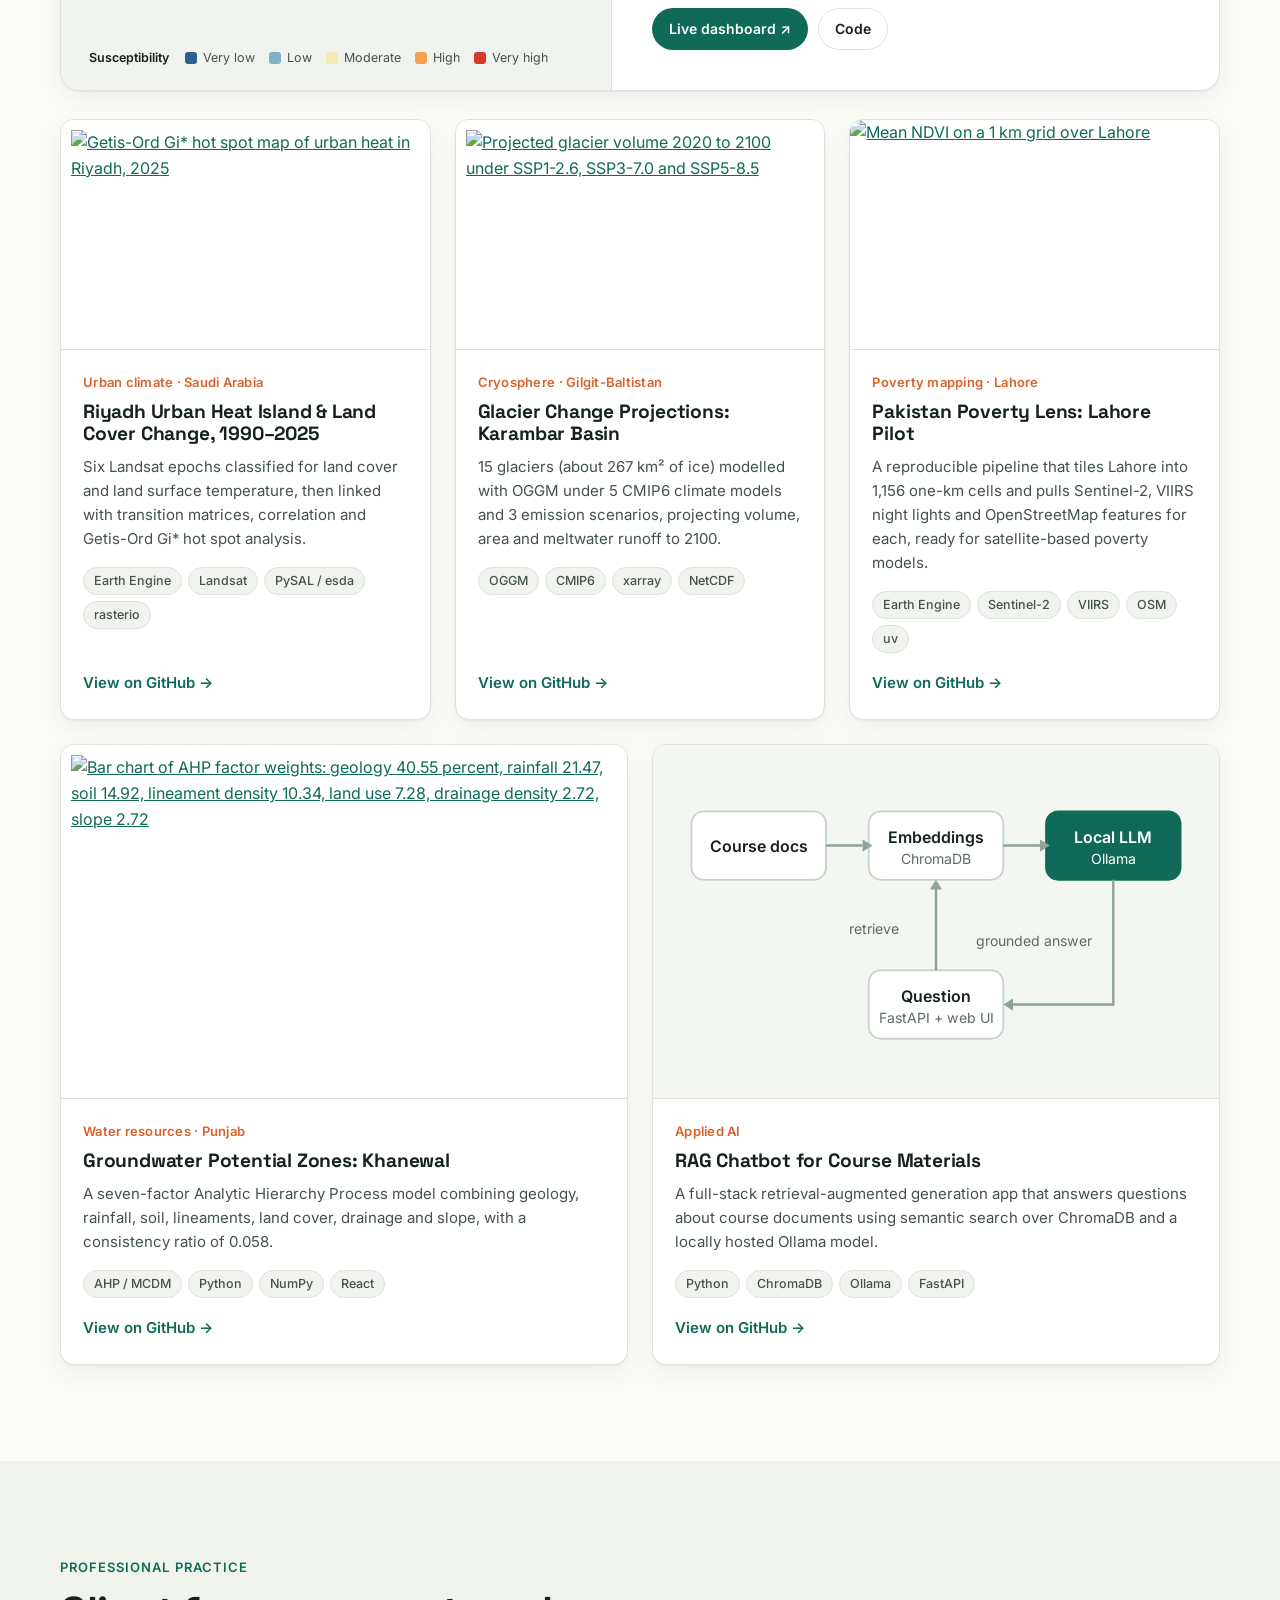
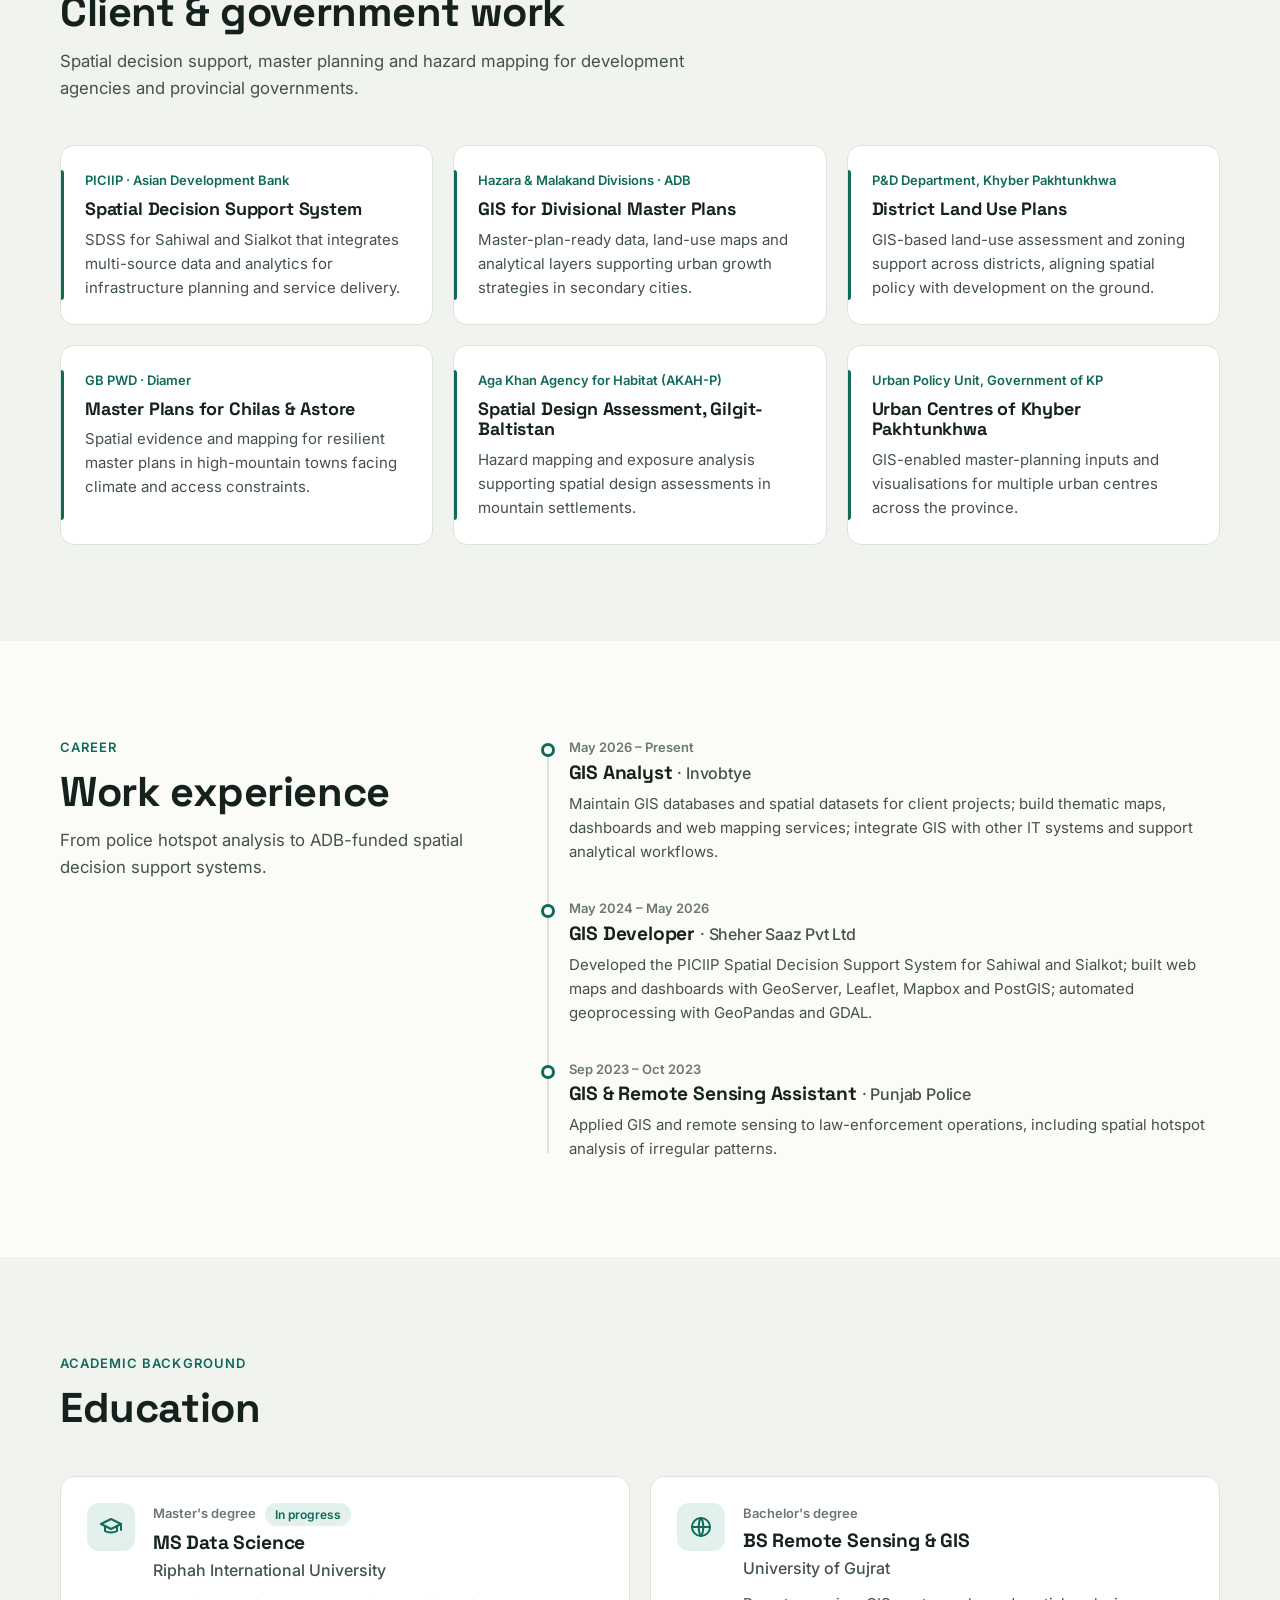
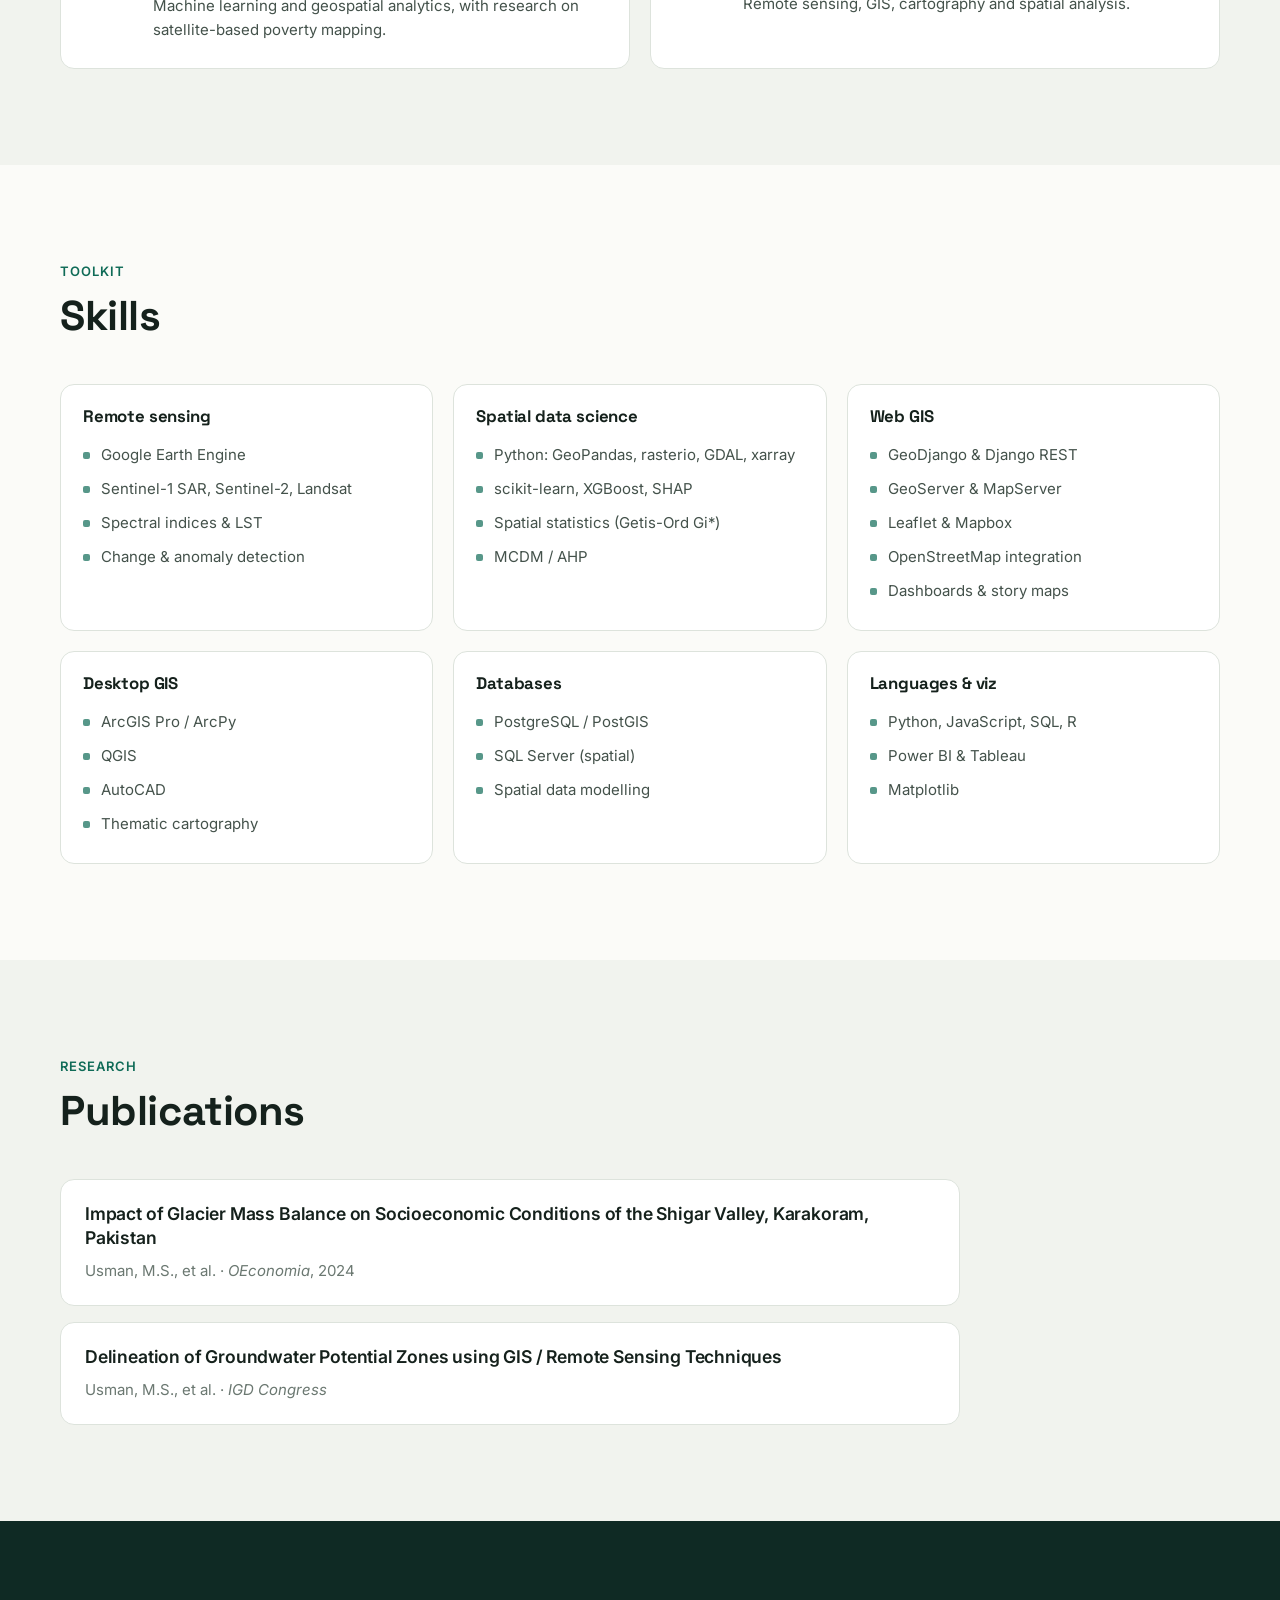
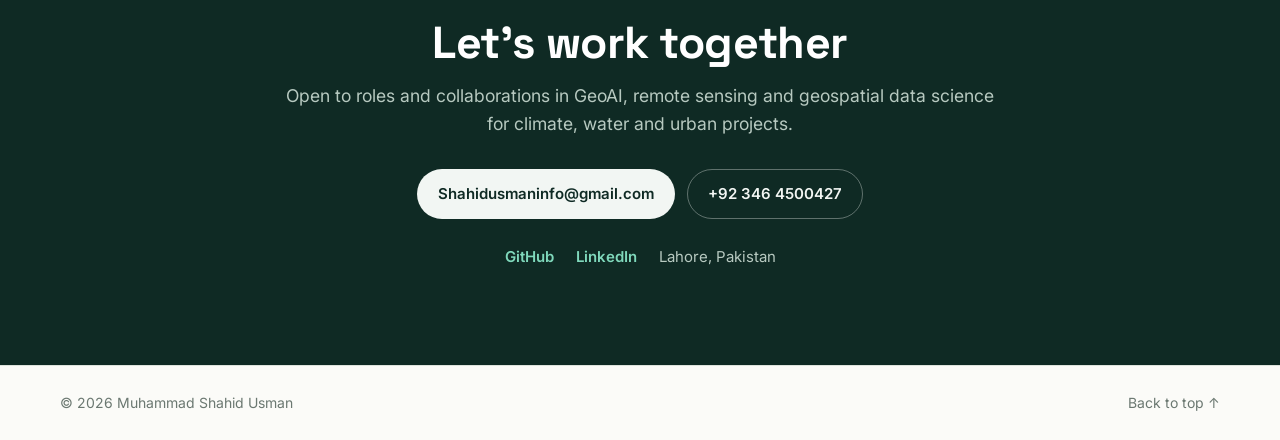
==== commit 3e07e23d: "Redesign portfolio site with featured GitHub projects" ====
--- a/index.html
+++ b/index.html
@@ -1,354 +1,350 @@
 <!DOCTYPE html>
 <html lang="en">
 <head>
-    <meta charset="UTF-8">
-    <meta name="viewport" content="width=device-width, initial-scale=1.0">
-
-    <title>Muhammad Shahid Usman | GIS Developer & Analyst</title>
-    <meta name="description" content="Portfolio of Muhammad Shahid Usman, GIS Developer and Analyst specializing in web GIS, spatial databases, remote sensing, and Python automation.">
-    <meta name="keywords" content="Muhammad Shahid Usman, GIS Developer, GIS Analyst, GeoAI, Remote Sensing, GIS, Web GIS, PostGIS, Lahore, Pakistan">
-    <meta name="author" content="Muhammad Shahid Usman">
-    <link rel="canonical" href="https://muhammadshahidusman.github.io/">
-
-    <meta property="og:title" content="Muhammad Shahid Usman | GIS Developer & Analyst">
-    <meta property="og:description" content="GIS Developer and Analyst specializing in web GIS, spatial databases, remote sensing, and Python automation for urban planning and environmental monitoring.">
-    <meta property="og:type" content="website">
-    <meta property="og:url" content="https://muhammadshahidusman.github.io">
-    <meta property="og:image" content="https://muhammadshahidusman.github.io/UsmanProfile.png">
-
-    <link rel="stylesheet" href="style.css">
+  <meta charset="UTF-8">
+  <meta name="viewport" content="width=device-width, initial-scale=1.0">
+  <title>Muhammad Shahid Usman | Geospatial Data Scientist</title>
+  <meta name="description" content="Portfolio of Muhammad Shahid Usman: geospatial data scientist and GIS developer working on flood risk, urban heat, glacier change, poverty mapping and web GIS.">
+  <meta name="author" content="Muhammad Shahid Usman">
+  <link rel="canonical" href="https://muhammadshahidusman.github.io/">
+  <meta property="og:title" content="Muhammad Shahid Usman | Geospatial Data Scientist">
+  <meta property="og:description" content="Remote sensing, spatial machine learning and web GIS for climate risk and urban planning.">
+  <meta property="og:type" content="website">
+  <meta property="og:url" content="https://muhammadshahidusman.github.io/">
+  <meta property="og:image" content="https://muhammadshahidusman.github.io/assets/img/og-card.jpg">
+  <meta name="theme-color" content="#0f2a24">
+  <link rel="preconnect" href="https://fonts.googleapis.com">
+  <link rel="preconnect" href="https://fonts.gstatic.com" crossorigin>
+  <link href="https://fonts.googleapis.com/css2?family=Inter:wght@400;500;600&family=Space+Grotesk:wght@500;600;700&display=swap" rel="stylesheet">
+  <link rel="stylesheet" href="style.css">
 </head>
 <body>
-    <nav>
-        <div class="container">
-            <div class="logo">Shahid <span>Usman</span></div>
-            <div class="nav-toggle" id="navToggle">
-                <span></span><span></span><span></span>
-            </div>
-            <ul id="navMenu">
-                <li><a href="#home">Home</a></li>
-                <li><a href="#about">About</a></li>
-                <li><a href="#skills">Skills</a></li>
-                <li><a href="#experience">Experience</a></li>
-                <li><a href="#projects">Projects</a></li>
-                <li><a href="#contact">Contact</a></li>
+  <a class="skip" href="#main">Skip to content</a>
+
+  <header class="nav" id="top">
+    <div class="wrap nav-inner">
+      <a class="brand" href="#top" aria-label="Home">
+        <svg viewBox="0 0 32 32" aria-hidden="true"><circle cx="16" cy="16" r="14" fill="none" stroke="currentColor" stroke-width="2"/><path d="M5 19c4-3 7 2 11-1s6-6 11-3" fill="none" stroke="currentColor" stroke-width="2" stroke-linecap="round"/><path d="M7 11c3-2 6 1 9-1s5-3 8-1" fill="none" stroke="currentColor" stroke-width="2" stroke-linecap="round" opacity=".55"/></svg>
+        <span>Shahid Usman</span>
+      </a>
+      <button class="nav-toggle" id="navToggle" aria-label="Open menu" aria-expanded="false" aria-controls="navMenu"><span></span><span></span></button>
+      <nav id="navMenu" aria-label="Main">
+        <a href="#projects">Projects</a>
+        <a href="#work">Client work</a>
+        <a href="#experience">Experience</a>
+        <a href="#education">Education</a>
+        <a href="#skills">Skills</a>
+        <a href="#publications">Publications</a>
+        <a class="nav-cta" href="#contact">Contact</a>
+        <button class="theme-toggle" id="themeToggle" aria-label="Toggle dark mode">
+          <svg class="i-moon" viewBox="0 0 24 24" aria-hidden="true"><path d="M20 14.5A8 8 0 1 1 9.5 4a6.5 6.5 0 0 0 10.5 10.5z" fill="currentColor"/></svg>
+          <svg class="i-sun" viewBox="0 0 24 24" aria-hidden="true"><circle cx="12" cy="12" r="4.5" fill="currentColor"/><g stroke="currentColor" stroke-width="2" stroke-linecap="round"><path d="M12 2v2.5M12 19.5V22M2 12h2.5M19.5 12H22M4.9 4.9l1.8 1.8M17.3 17.3l1.8 1.8M4.9 19.1l1.8-1.8M17.3 6.7l1.8-1.8"/></g></svg>
+        </button>
+      </nav>
+    </div>
+  </header>
+
+  <main id="main">
+    <!-- HERO -->
+    <section class="hero">
+      <svg class="contours" viewBox="0 0 1200 600" preserveAspectRatio="xMidYMid slice" aria-hidden="true">
+        <g fill="none" stroke="currentColor" stroke-width="1.2">
+          <path d="M-50 420C150 360 260 470 420 400S700 250 860 300 1100 420 1260 360"/>
+          <path d="M-50 450C160 390 270 500 430 430S710 280 870 330 1110 450 1260 390"/>
+          <path d="M-50 480C170 420 280 530 440 460S720 310 880 360 1120 480 1260 420"/>
+          <path d="M-50 380C140 320 250 430 410 360S690 210 850 260 1090 380 1260 320"/>
+          <path d="M-50 340C130 280 240 390 400 320S680 170 840 220 1080 340 1260 280"/>
+          <ellipse cx="930" cy="150" rx="150" ry="70"/>
+          <ellipse cx="930" cy="150" rx="105" ry="46"/>
+          <ellipse cx="930" cy="150" rx="60" ry="24"/>
+          <ellipse cx="200" cy="140" rx="120" ry="55"/>
+          <ellipse cx="200" cy="140" rx="70" ry="30"/>
+        </g>
+      </svg>
+      <div class="wrap hero-grid">
+        <div class="hero-copy">
+          <p class="eyebrow">Geospatial Data Scientist · GIS Developer · Lahore, Pakistan</p>
+          <h1>Muhammad Shahid Usman</h1>
+          <p class="lede">I turn satellite imagery and spatial data into decisions: flood risk maps, urban heat analysis, glacier projections and web GIS tools for planners and development agencies.</p>
+          <div class="cta">
+            <a class="btn btn-primary" href="#projects">View projects</a>
+            <a class="btn btn-ghost" href="https://github.com/Muhammadshahidusman" target="_blank" rel="noopener">
+              <svg viewBox="0 0 16 16" aria-hidden="true"><path fill="currentColor" d="M8 0C3.58 0 0 3.58 0 8c0 3.54 2.29 6.53 5.47 7.59.4.07.55-.17.55-.38v-1.33c-2.23.48-2.7-1.07-2.7-1.07-.36-.92-.89-1.17-.89-1.17-.73-.5.06-.49.06-.49.8.06 1.23.83 1.23.83.72 1.22 1.88.87 2.34.66.07-.52.28-.87.51-1.07-1.78-.2-3.65-.89-3.65-3.95 0-.87.31-1.59.82-2.15-.08-.2-.36-1.02.08-2.12 0 0 .67-.21 2.2.82a7.6 7.6 0 0 1 4 0c1.53-1.04 2.2-.82 2.2-.82.44 1.1.16 1.92.08 2.12.51.56.82 1.27.82 2.15 0 3.07-1.87 3.75-3.65 3.95.29.25.54.73.54 1.48v2.2c0 .21.15.46.55.38A8.01 8.01 0 0 0 16 8c0-4.42-3.58-8-8-8z"/></svg>
+              GitHub
+            </a>
+            <a class="btn btn-ghost" href="https://www.linkedin.com/in/shahidusmaninfo/" target="_blank" rel="noopener">LinkedIn</a>
+          </div>
+          <dl class="facts">
+            <div><dt>2+ yrs</dt><dd>Geospatial work for ADB, AKAH &amp; government</dd></div>
+            <div><dt>20+</dt><dd>Interactive web maps deployed</dd></div>
+            <div><dt>MS</dt><dd>Data Science, Riphah International University</dd></div>
+          </dl>
+        </div>
+        <div class="hero-photo">
+          <img src="assets/img/profile.jpg" width="640" height="640" alt="Portrait of Muhammad Shahid Usman">
+        </div>
+      </div>
+    </section>
+
+    <!-- PROJECTS -->
+    <section id="projects" class="section">
+      <div class="wrap">
+        <div class="section-head">
+          <p class="kicker">Open-source research</p>
+          <h2>Featured projects</h2>
+          <p>Each project links to its code on GitHub. Every figure is made from that project's own data and results.</p>
+        </div>
+
+        <article class="feature reveal">
+          <a class="feature-media" href="https://muhammadshahidusman.github.io/flash-flood-susceptibility-stacking/" target="_blank" rel="noopener">
+            <img src="assets/img/flash-flood-map.webp" width="977" height="1000" loading="lazy" alt="Flash flood susceptibility map of the Makkah urban basins with relief shading, classified from very low to very high">
+            <div class="map-legend" aria-hidden="true">
+              <strong>Susceptibility</strong>
+              <span><i style="background:#2c608c"></i>Very low</span>
+              <span><i style="background:#7eb0c9"></i>Low</span>
+              <span><i style="background:#f5e9b4"></i>Moderate</span>
+              <span><i style="background:#f3a050"></i>High</span>
+              <span><i style="background:#d63a2c"></i>Very high</span>
+            </div>
+          </a>
+          <div class="feature-body">
+            <p class="tagline">Machine learning · Hydrology · Saudi Arabia</p>
+            <h3>Flash Flood Susceptibility Mapping: Makkah Urban Basins</h3>
+            <p>A SHAP-explained stacking ensemble (Random Forest, XGBoost, LightGBM and CatBoost, with a logistic-regression meta-learner) that maps flash flood susceptibility across three wadi sub-basins (412 km²) on a 30 m grid from ten conditioning factors.</p>
+            <ul class="metrics">
+              <li><strong>0.815</strong><span>ROC-AUC, spatial block CV</span></li>
+              <li><strong>66.6 km²</strong><span>high / very high susceptibility</span></li>
+              <li><strong>10</strong><span>conditioning factors</span></li>
             </ul>
-        </div>
-    </nav>
-
-    <section id="home" class="hero">
-        <div class="container">
-            <div class="hero-content">
-                <div class="hero-subtitle">
-                    <span></span>
-                    GIS DEVELOPER • ANALYST • REMOTE SENSING
-                </div>
-                <h1>Muhammad <span>Shahid Usman</span></h1>
-                <p>
-                    GIS Developer and Analyst with hands-on experience building web-based mapping solutions,
-                    managing spatial databases, and automating geospatial workflows for urban planning,
-                    environmental monitoring, and data-driven decision-making.
-                </p>
-                <div class="keywords">
-                    <span>Web GIS & Mapping</span>
-                    <span>Spatial Databases</span>
-                    <span>Remote Sensing</span>
-                    <span>Python Automation</span>
-                    <span>SDSS & Dashboards</span>
-                </div>
-                <div class="cta-buttons">
-                    <a href="#contact" class="btn btn-primary">Get In Touch</a>
-                    <a href="#projects" class="btn btn-secondary">View Projects</a>
-                </div>
-            </div>
-            <div class="hero-image">
-                <div class="hero-image-inner">
-                    <img src="UsmanProfile.png" alt="Muhammad Shahid Usman">
-                </div>
-            </div>
-        </div>
-    </section>
-
-    <section id="about" class="section-dark">
-        <div class="container">
-            <div class="section-title">
-                <h2>About Me</h2>
-                <p>Web GIS development, spatial analysis, and remote sensing for data-driven urban and environmental decisions.</p>
-                <div class="underline"></div>
-            </div>
-            <div class="about-content">
-                <div class="stats-grid reveal">
-                    <div class="stat-card">
-                        <h3>2+</h3>
-                        <p>Years delivering geospatial analytics for government and development projects.</p>
-                    </div>
-                    <div class="stat-card">
-                        <h3>20+</h3>
-                        <p>Interactive web maps deployed using GeoServer, Leaflet, and PostGIS.</p>
-                    </div>
-                    <div class="stat-card">
-                        <h3>10+</h3>
-                        <p>Large‑scale GIS projects managed with clean, reproducible data workflows.</p>
-                    </div>
-                    <div class="stat-card">
-                        <h3>30%</h3>
-                        <p>Average reduction in processing time using Python automation pipelines.</p>
-                    </div>
-                </div>
-                <div class="about-text reveal">
-                    <p>
-                        I am a GIS Developer and Analyst with over two years of experience developing
-                        web-based mapping solutions, managing spatial databases, and automating
-                        geospatial workflows using Python, JavaScript, GeoServer, Leaflet, and PostGIS.
-                    </p>
-                    <p>
-                        I am currently pursuing a Master's in Data Science at Riphah International University,
-                        deepening my expertise in advanced machine learning and geospatial analytics.
-                        I also hold a Bachelor's in Remote Sensing and GIS from the University of Gujrat.
-                    </p>
-                    <p>
-                        My work spans SDSS development, thematic cartography, RESTful API design,
-                        and spatial analytics for organizations including the Asian Development Bank
-                        and Aga Khan Agency for Habitat.
-                    </p>
-                    <div class="about-highlight">
-                        I design end-to-end GIS solutions – from spatial database architecture and
-                        geoprocessing automation to interactive web maps and dashboards for decision-makers.
-                    </div>
-                </div>
-            </div>
-        </div>
-    </section>
-
-    <section id="skills" class="section-dark">
-        <div class="container">
-            <div class="section-title">
-                <h2>Technical Skills</h2>
-                <p>Full‑stack geospatial capability across desktop GIS, cloud remote sensing, and web delivery.</p>
-                <div class="underline"></div>
-            </div>
-            <div class="skills-grid">
-                <div class="skill-category reveal">
-                    <h3>GIS Platforms</h3>
-                    <ul>
-                        <li>ArcGIS Pro & ArcMap</li>
-                        <li>QGIS</li>
-                        <li>GeoServer & MapServer</li>
-                        <li>AutoCAD</li>
-                    </ul>
-                </div>
-                <div class="skill-category reveal">
-                    <h3>Remote Sensing & GeoAI</h3>
-                    <ul>
-                        <li>Sentinel‑1 (SAR) & Sentinel‑2, Landsat</li>
-                        <li>Google Earth Engine (GEE)</li>
-                        <li>Spectral Indices (NDVI, NDWI)</li>
-                        <li>Change & Anomaly Detection</li>
-                    </ul>
-                </div>
-                <div class="skill-category reveal">
-                    <h3>Web GIS & APIs</h3>
-                    <ul>
-                        <li>GeoDjango & Django REST</li>
-                        <li>Leaflet & Mapbox</li>
-                        <li>Google Maps API</li>
-                        <li>OpenStreetMap integration</li>
-                    </ul>
-                </div>
-                <div class="skill-category reveal">
-                    <h3>Data Visualization</h3>
-                    <ul>
-                        <li>ArcGIS Dashboards</li>
-                        <li>Power BI & Tableau</li>
-                        <li>Interactive Web Maps</li>
-                        <li>Story maps for stakeholders</li>
-                    </ul>
-                </div>
-                <div class="skill-category reveal">
-                    <h3>Databases</h3>
-                    <ul>
-                        <li>PostgreSQL/PostGIS</li>
-                        <li>SQL Server (spatial)</li>
-                        <li>Spatial data modelling</li>
-                    </ul>
-                </div>
-                <div class="skill-category reveal">
-                    <h3>Programming</h3>
-                    <ul>
-                        <li>Python (automation & ML)</li>
-                        <li>JavaScript</li>
-                        <li>SQL</li>
-                        <li>R (stats & visualization)</li>
-                    </ul>
-                </div>
-            </div>
-        </div>
-    </section>
-
-    <section id="experience" class="section-dark">
-        <div class="container">
-            <div class="section-title">
-                <h2>Work Experience</h2>
-                <p>Delivering operational geospatial solutions from spatial databases to interactive web maps.</p>
-                <div class="underline"></div>
-            </div>
-            <div class="experience-timeline">
-                <div class="timeline-item reveal">
-                    <h3>GIS Analyst</h3>
-                    <div class="company">Invobtye</div>
-                    <div class="duration">May 2026 – Present</div>
-                    <ul>
-                        <li>Create, edit, and maintain GIS databases and spatial datasets for internal and client projects, ensuring accuracy, integrity, and quality of geospatial data.</li>
-                        <li>Perform spatial analysis, generate thematic maps, and develop GIS layers, dashboards, and web-based mapping solutions to support business and client requirements.</li>
-                        <li>Integrate GIS data with other IT systems and databases, and support web GIS applications, mapping services, and analytical workflows.</li>
-                        <li>Prepare technical documentation, reports, and presentations; collaborate with project teams; assist in data validation and system updates; and troubleshoot GIS-related issues.</li>
-                    </ul>
-                </div>
-                <div class="timeline-item reveal">
-                    <h3>GIS Developer</h3>
-                    <div class="company">Sheher Saaz Pvt Ltd</div>
-                    <div class="duration">May 2024 – May 2026</div>
-                    <ul>
-                        <li>Developed and supported a Spatial Decision Support System (SDSS) for PICIIP projects in Sahiwal and Sialkot using GIS web application workflows.</li>
-                        <li>Created interactive web maps and dashboards with GeoServer, Leaflet, Mapbox, and PostGIS to support spatial data visualization and analysis.</li>
-                        <li>Built Python automation scripts using GeoPandas and GDAL to streamline geoprocessing tasks and improve workflow efficiency.</li>
-                        <li>Managed and maintained GIS datasets across multiple projects, ensuring data quality, spatial accuracy, and timely delivery of outputs.</li>
-                    </ul>
-                </div>
-                <div class="timeline-item reveal">
-                    <h3>GIS & Remote Sensing Assistant</h3>
-                    <div class="company">Punjab Police</div>
-                    <div class="duration">September 2023 – October 2023</div>
-                    <ul>
-                        <li>Integrated GIS and remote sensing technologies to enhance operational efficiency in law enforcement.</li>
-                        <li>Performed spatial hotspot analysis to identify irregular patterns, utilizing detection workflows parallel to environmental surveillance monitoring.</li>
-                    </ul>
-                </div>
-            </div>
-        </div>
-    </section>
-
-    <section id="projects" class="section-dark">
-        <div class="container">
-            <div class="section-title">
-                <h2>Featured Projects</h2>
-                <p>Selected work in SDSS, master planning, and environmental monitoring.</p>
-                <div class="underline"></div>
-            </div>
-            <div class="projects-grid">
-                <div class="project-card reveal">
-                    <div class="project-header">
-                        <h3>Decision Support System (DSS)</h3>
-                        <p class="client">PICIIP – Asian Development Bank</p>
-                    </div>
-                    <div class="project-body">
-                        <p>Developed spatial decision support systems for Sahiwal and Sialkot, integrating multi‑source data and analytics for infrastructure planning and service delivery.</p>
-                    </div>
-                </div>
-                <div class="project-card reveal">
-                    <div class="project-header">
-                        <h3>GIS Mapping for Divisional Master Plans</h3>
-                        <p class="client">Hazara & Malakand Divisions – ADB</p>
-                    </div>
-                    <div class="project-body">
-                        <p>Delivered master‑plan ready data, land‑use maps, and analytical layers to support urban growth strategies in multiple secondary cities.</p>
-                    </div>
-                </div>
-                <div class="project-card reveal">
-                    <div class="project-header">
-                        <h3>District Land Use Plans for KPK</h3>
-                        <p class="client">Provincial Land Use Plan, P&D Department</p>
-                    </div>
-                    <div class="project-body">
-                        <p>Executed GIS‑based land‑use assessment and zoning support across districts, aligning spatial policy with on‑ground development patterns.</p>
-                    </div>
-                </div>
-                <div class="project-card reveal">
-                    <div class="project-header">
-                        <h3>Master Plans for Chilas & Astore</h3>
-                        <p class="client">GB PWD – Diamer</p>
-                    </div>
-                    <div class="project-body">
-                        <p>Provided spatial evidence and mapping for resilient master plans in high‑mountain urban centres facing climate and access constraints.</p>
-                    </div>
-                </div>
-                <div class="project-card reveal">
-                    <div class="project-header">
-                        <h3>Spatial Design Assessment – Gilgit‑Baltistan</h3>
-                        <p class="client">Aga Khan Agency for Habitat (AKAH‑P)</p>
-                    </div>
-                    <div class="project-body">
-                        <p>Supported spatial design assessments with hazard mapping and exposure analysis in mountainous settlements.</p>
-                    </div>
-                </div>
-                <div class="project-card reveal">
-                    <div class="project-header">
-                        <h3>Urban Centers of Khyber Pakhtunkhwa</h3>
-                        <p class="client">Urban Policy Unit, Government of KPK</p>
-                    </div>
-                    <div class="project-body">
-                        <p>Developed GIS‑enabled master planning inputs and visualizations for multiple urban centers across the province.</p>
-                    </div>
-                </div>
-            </div>
-        </div>
-    </section>
-
-    <section id="publications" class="section-dark">
-        <div class="container">
-            <div class="section-title">
-                <h2>Publications</h2>
-                <p>Applied research in cryosphere change and groundwater resources.</p>
-                <div class="underline"></div>
-            </div>
-            <div class="publications-list">
-                <div class="publication-item reveal">
-                    <h3>Impact of Glacier Mass Balance on Socioeconomic Conditions of the Shigar Valley, Karakoram, Pakistan</h3>
-                    <p class="authors">Usman, M.S., et al.</p>
-                    <p class="journal">OEconomia, 2024</p>
-                    <p style="margin-top: 0.5rem; color: #cbd5f5;">Demonstrates time‑series analysis of glacier and water‑related indicators using remote sensing.</p>
-                </div>
-                <div class="publication-item reveal">
-                    <h3>Delineation of Groundwater Potential Zones using GIS/Remote Sensing Techniques</h3>
-                    <p class="authors">Usman, M.S., et al.</p>
-                    <p class="journal">IGD Congress</p>
-                    <p style="margin-top: 0.5rem; color: #cbd5f5;">Showcases GIS‑based multi‑criteria analysis for water resource monitoring and planning.</p>
-                </div>
-            </div>
-        </div>
-    </section>
-
-    <section id="contact" class="section-dark">
-        <div class="container">
-            <div class="contact-content reveal">
-                <h2>Let's Work Together</h2>
-                <p>Open to collaborations and roles in GeoAI, remote sensing, and geospatial data science for impact‑oriented projects.</p>
-                <div class="contact-info">
-                    <div class="contact-item">
-                        <strong>Email</strong>
-                        <a href="mailto:Shahidusmaninfo@gmail.com">Shahidusmaninfo@gmail.com</a>
-                    </div>
-                    <div class="contact-item">
-                        <strong>Phone</strong>
-                        <a href="tel:+923464500427">+92 346 4500427</a>
-                    </div>
-                    <div class="contact-item">
-                        <strong>Location</strong>
-                        <span>Lahore, Pakistan</span>
-                    </div>
-                </div>
-                <div class="social-links">
-                    <a href="https://www.linkedin.com/in/shahidusmaninfo/" target="_blank" title="LinkedIn">in</a>
-                    <a href="mailto:Shahidusmaninfo@gmail.com" title="Email">@</a>
-                </div>
-            </div>
-        </div>
-    </section>
-
-    <footer>
-        <p>&copy; 2026 Muhammad Shahid Usman. All rights reserved.</p>
-    </footer>
-
-    <script src="script.js"></script>
+            <p class="note">Top drivers by SHAP: NDVI, slope, rainfall and population density. Random CV overstated AUC by about 0.10, which is why spatial blocking was used.</p>
+            <ul class="tags"><li>Python</li><li>scikit-learn</li><li>SHAP</li><li>Earth Engine</li><li>Sentinel-1/2</li><li>rasterio</li></ul>
+            <div class="links">
+              <a class="btn btn-primary btn-sm" href="https://muhammadshahidusman.github.io/flash-flood-susceptibility-stacking/" target="_blank" rel="noopener">Live dashboard ↗</a>
+              <a class="btn btn-ghost btn-sm" href="https://github.com/Muhammadshahidusman/flash-flood-susceptibility-stacking" target="_blank" rel="noopener">Code</a>
+            </div>
+          </div>
+        </article>
+
+        <div class="cards">
+          <article class="card reveal">
+            <a class="card-media fit" href="https://github.com/Muhammadshahidusman/Riyadh_UHI_Analysis" target="_blank" rel="noopener">
+              <img src="assets/img/riyadh-uhi.jpg" width="900" height="621" loading="lazy" alt="Getis-Ord Gi* hot spot map of urban heat in Riyadh, 2025">
+            </a>
+            <div class="card-body">
+              <p class="tagline">Urban climate · Saudi Arabia</p>
+              <h3>Riyadh Urban Heat Island &amp; Land Cover Change, 1990–2025</h3>
+              <p>Six Landsat epochs classified for land cover and land surface temperature, then linked with transition matrices, correlation and Getis-Ord Gi* hot spot analysis.</p>
+              <ul class="tags"><li>Earth Engine</li><li>Landsat</li><li>PySAL / esda</li><li>rasterio</li></ul>
+              <a class="text-link" href="https://github.com/Muhammadshahidusman/Riyadh_UHI_Analysis" target="_blank" rel="noopener">View on GitHub →</a>
+            </div>
+          </article>
+
+          <article class="card reveal">
+            <a class="card-media fit" href="https://github.com/Muhammadshahidusman/OGGM-Simulation-" target="_blank" rel="noopener">
+              <img src="assets/img/glacier-volume.jpg" width="630" height="470" loading="lazy" alt="Projected glacier volume 2020 to 2100 under SSP1-2.6, SSP3-7.0 and SSP5-8.5">
+            </a>
+            <div class="card-body">
+              <p class="tagline">Cryosphere · Gilgit-Baltistan</p>
+              <h3>Glacier Change Projections: Karambar Basin</h3>
+              <p>15 glaciers (about 267 km² of ice) modelled with OGGM under 5 CMIP6 climate models and 3 emission scenarios, projecting volume, area and meltwater runoff to 2100.</p>
+              <ul class="tags"><li>OGGM</li><li>CMIP6</li><li>xarray</li><li>NetCDF</li></ul>
+              <a class="text-link" href="https://github.com/Muhammadshahidusman/OGGM-Simulation-" target="_blank" rel="noopener">View on GitHub →</a>
+            </div>
+          </article>
+
+          <article class="card reveal">
+            <a class="card-media" href="https://github.com/Muhammadshahidusman/Lahore_Poverty" target="_blank" rel="noopener">
+              <img src="assets/img/lahore-ndvi.jpg" width="580" height="550" loading="lazy" alt="Mean NDVI on a 1 km grid over Lahore">
+            </a>
+            <div class="card-body">
+              <p class="tagline">Poverty mapping · Lahore</p>
+              <h3>Pakistan Poverty Lens: Lahore Pilot</h3>
+              <p>A reproducible pipeline that tiles Lahore into 1,156 one-km cells and pulls Sentinel-2, VIIRS night lights and OpenStreetMap features for each, ready for satellite-based poverty models.</p>
+              <ul class="tags"><li>Earth Engine</li><li>Sentinel-2</li><li>VIIRS</li><li>OSM</li><li>uv</li></ul>
+              <a class="text-link" href="https://github.com/Muhammadshahidusman/Lahore_Poverty" target="_blank" rel="noopener">View on GitHub →</a>
+            </div>
+          </article>
+
+          <article class="card reveal">
+            <a class="card-media fit" href="https://github.com/Muhammadshahidusman/GEE_Groundwater_Khanewall" target="_blank" rel="noopener">
+              <img src="assets/img/groundwater-ahp.jpg" width="880" height="550" loading="lazy" alt="Bar chart of AHP factor weights: geology 40.55 percent, rainfall 21.47, soil 14.92, lineament density 10.34, land use 7.28, drainage density 2.72, slope 2.72">
+            </a>
+            <div class="card-body">
+              <p class="tagline">Water resources · Punjab</p>
+              <h3>Groundwater Potential Zones: Khanewal</h3>
+              <p>A seven-factor Analytic Hierarchy Process model combining geology, rainfall, soil, lineaments, land cover, drainage and slope, with a consistency ratio of 0.058.</p>
+              <ul class="tags"><li>AHP / MCDM</li><li>Python</li><li>NumPy</li><li>React</li></ul>
+              <a class="text-link" href="https://github.com/Muhammadshahidusman/GEE_Groundwater_Khanewall" target="_blank" rel="noopener">View on GitHub →</a>
+            </div>
+          </article>
+
+          <article class="card reveal">
+            <a class="card-media card-media-diagram" href="https://github.com/Muhammadshahidusman/ragchatbotschool" target="_blank" rel="noopener" aria-label="RAG chatbot on GitHub">
+              <svg viewBox="0 0 440 260" role="img" aria-label="Diagram: documents are embedded into ChromaDB, retrieved for a question and answered by a local Ollama model">
+                <g font-family="Inter, sans-serif" font-size="13" text-anchor="middle">
+                  <rect x="20" y="40" width="110" height="56" rx="10" class="d-box"/><text x="75" y="73" class="d-txt">Course docs</text>
+                  <rect x="165" y="40" width="110" height="56" rx="10" class="d-box"/><text x="220" y="66" class="d-txt">Embeddings</text><text x="220" y="83" class="d-sub">ChromaDB</text>
+                  <rect x="310" y="40" width="110" height="56" rx="10" class="d-box d-accent"/><text x="365" y="66" class="d-txt d-on">Local LLM</text><text x="365" y="83" class="d-sub d-on">Ollama</text>
+                  <rect x="165" y="170" width="110" height="56" rx="10" class="d-box"/><text x="220" y="196" class="d-txt">Question</text><text x="220" y="213" class="d-sub">FastAPI + web UI</text>
+                  <g class="d-line" fill="none" stroke-width="2"><path d="M130 68h30"/><path d="M275 68h30"/><path d="M220 170v-68"/><path d="M365 96v102h-85"/></g>
+                  <g class="d-head"><path d="M160 63l8 5-8 5z"/><path d="M305 63l8 5-8 5z"/><path d="M215 104l5-8 5 8z"/><path d="M283 193l-8 5 8 5z"/></g>
+                  <text x="300" y="150" class="d-sub">grounded answer</text>
+                  <text x="190" y="140" class="d-sub" text-anchor="end">retrieve</text>
+                </g>
+              </svg>
+            </a>
+            <div class="card-body">
+              <p class="tagline">Applied AI</p>
+              <h3>RAG Chatbot for Course Materials</h3>
+              <p>A full-stack retrieval-augmented generation app that answers questions about course documents using semantic search over ChromaDB and a locally hosted Ollama model.</p>
+              <ul class="tags"><li>Python</li><li>ChromaDB</li><li>Ollama</li><li>FastAPI</li></ul>
+              <a class="text-link" href="https://github.com/Muhammadshahidusman/ragchatbotschool" target="_blank" rel="noopener">View on GitHub →</a>
+            </div>
+          </article>
+        </div>
+      </div>
+    </section>
+
+    <!-- CLIENT WORK -->
+    <section id="work" class="section section-alt">
+      <div class="wrap">
+        <div class="section-head">
+          <p class="kicker">Professional practice</p>
+          <h2>Client &amp; government work</h2>
+          <p>Spatial decision support, master planning and hazard mapping for development agencies and provincial governments.</p>
+        </div>
+        <div class="work-grid">
+          <article class="work reveal"><p class="client">PICIIP · Asian Development Bank</p><h3>Spatial Decision Support System</h3><p>SDSS for Sahiwal and Sialkot that integrates multi-source data and analytics for infrastructure planning and service delivery.</p></article>
+          <article class="work reveal"><p class="client">Hazara &amp; Malakand Divisions · ADB</p><h3>GIS for Divisional Master Plans</h3><p>Master-plan-ready data, land-use maps and analytical layers supporting urban growth strategies in secondary cities.</p></article>
+          <article class="work reveal"><p class="client">P&amp;D Department, Khyber Pakhtunkhwa</p><h3>District Land Use Plans</h3><p>GIS-based land-use assessment and zoning support across districts, aligning spatial policy with development on the ground.</p></article>
+          <article class="work reveal"><p class="client">GB PWD · Diamer</p><h3>Master Plans for Chilas &amp; Astore</h3><p>Spatial evidence and mapping for resilient master plans in high-mountain towns facing climate and access constraints.</p></article>
+          <article class="work reveal"><p class="client">Aga Khan Agency for Habitat (AKAH-P)</p><h3>Spatial Design Assessment, Gilgit-Baltistan</h3><p>Hazard mapping and exposure analysis supporting spatial design assessments in mountain settlements.</p></article>
+          <article class="work reveal"><p class="client">Urban Policy Unit, Government of KP</p><h3>Urban Centres of Khyber Pakhtunkhwa</h3><p>GIS-enabled master-planning inputs and visualisations for multiple urban centres across the province.</p></article>
+        </div>
+      </div>
+    </section>
+
+    <!-- EXPERIENCE -->
+    <section id="experience" class="section">
+      <div class="wrap two-col">
+        <div class="section-head sticky">
+          <p class="kicker">Career</p>
+          <h2>Work experience</h2>
+          <p>From police hotspot analysis to ADB-funded spatial decision support systems.</p>
+        </div>
+        <ol class="timeline">
+          <li class="reveal">
+            <p class="when">May 2026 – Present</p>
+            <h3>GIS Analyst <span>· Invobtye</span></h3>
+            <p>Maintain GIS databases and spatial datasets for client projects; build thematic maps, dashboards and web mapping services; integrate GIS with other IT systems and support analytical workflows.</p>
+          </li>
+          <li class="reveal">
+            <p class="when">May 2024 – May 2026</p>
+            <h3>GIS Developer <span>· Sheher Saaz Pvt Ltd</span></h3>
+            <p>Developed the PICIIP Spatial Decision Support System for Sahiwal and Sialkot; built web maps and dashboards with GeoServer, Leaflet, Mapbox and PostGIS; automated geoprocessing with GeoPandas and GDAL.</p>
+          </li>
+          <li class="reveal">
+            <p class="when">Sep 2023 – Oct 2023</p>
+            <h3>GIS &amp; Remote Sensing Assistant <span>· Punjab Police</span></h3>
+            <p>Applied GIS and remote sensing to law-enforcement operations, including spatial hotspot analysis of irregular patterns.</p>
+          </li>
+        </ol>
+      </div>
+    </section>
+
+    <!-- EDUCATION -->
+    <section id="education" class="section section-alt">
+      <div class="wrap">
+        <div class="section-head">
+          <p class="kicker">Academic background</p>
+          <h2>Education</h2>
+        </div>
+        <div class="edu-grid">
+          <article class="edu-card reveal">
+            <div class="edu-icon" aria-hidden="true"><svg viewBox="0 0 24 24" fill="none" stroke="currentColor" stroke-width="2" stroke-linecap="round" stroke-linejoin="round"><path d="M2 9l10-5 10 5-10 5z"/><path d="M6 11v5c3 2 9 2 12 0v-5"/><path d="M22 9v6"/></svg></div>
+            <div>
+              <p class="when">Master's degree <span class="status">In progress</span></p>
+              <h3>MS Data Science</h3>
+              <p class="school">Riphah International University</p>
+              <p class="focus">Machine learning and geospatial analytics, with research on satellite-based poverty mapping.</p>
+            </div>
+          </article>
+          <article class="edu-card reveal">
+            <div class="edu-icon" aria-hidden="true"><svg viewBox="0 0 24 24" fill="none" stroke="currentColor" stroke-width="2" stroke-linecap="round" stroke-linejoin="round"><circle cx="12" cy="12" r="9"/><path d="M3 12h18M12 3c3 3.5 3 14.5 0 18M12 3c-3 3.5-3 14.5 0 18"/></svg></div>
+            <div>
+              <p class="when">Bachelor's degree</p>
+              <h3>BS Remote Sensing &amp; GIS</h3>
+              <p class="school">University of Gujrat</p>
+              <p class="focus">Remote sensing, GIS, cartography and spatial analysis.</p>
+            </div>
+          </article>
+        </div>
+      </div>
+    </section>
+
+    <!-- SKILLS -->
+    <section id="skills" class="section">
+      <div class="wrap">
+        <div class="section-head">
+          <p class="kicker">Toolkit</p>
+          <h2>Skills</h2>
+        </div>
+        <div class="skills">
+          <div class="skill reveal"><h3>Remote sensing</h3><ul><li>Google Earth Engine</li><li>Sentinel-1 SAR, Sentinel-2, Landsat</li><li>Spectral indices &amp; LST</li><li>Change &amp; anomaly detection</li></ul></div>
+          <div class="skill reveal"><h3>Spatial data science</h3><ul><li>Python: GeoPandas, rasterio, GDAL, xarray</li><li>scikit-learn, XGBoost, SHAP</li><li>Spatial statistics (Getis-Ord Gi*)</li><li>MCDM / AHP</li></ul></div>
+          <div class="skill reveal"><h3>Web GIS</h3><ul><li>GeoDjango &amp; Django REST</li><li>GeoServer &amp; MapServer</li><li>Leaflet &amp; Mapbox</li><li>OpenStreetMap integration</li><li>Dashboards &amp; story maps</li></ul></div>
+          <div class="skill reveal"><h3>Desktop GIS</h3><ul><li>ArcGIS Pro / ArcPy</li><li>QGIS</li><li>AutoCAD</li><li>Thematic cartography</li></ul></div>
+          <div class="skill reveal"><h3>Databases</h3><ul><li>PostgreSQL / PostGIS</li><li>SQL Server (spatial)</li><li>Spatial data modelling</li></ul></div>
+          <div class="skill reveal"><h3>Languages &amp; viz</h3><ul><li>Python, JavaScript, SQL, R</li><li>Power BI &amp; Tableau</li><li>Matplotlib</li></ul></div>
+        </div>
+      </div>
+    </section>
+
+    <!-- PUBLICATIONS -->
+    <section id="publications" class="section section-alt">
+      <div class="wrap">
+        <div class="section-head">
+          <p class="kicker">Research</p>
+          <h2>Publications</h2>
+        </div>
+        <ul class="pubs">
+          <li class="reveal">
+            <h3>Impact of Glacier Mass Balance on Socioeconomic Conditions of the Shigar Valley, Karakoram, Pakistan</h3>
+            <p>Usman, M.S., et al. · <em>OEconomia</em>, 2024</p>
+          </li>
+          <li class="reveal">
+            <h3>Delineation of Groundwater Potential Zones using GIS / Remote Sensing Techniques</h3>
+            <p>Usman, M.S., et al. · <em>IGD Congress</em></p>
+          </li>
+        </ul>
+      </div>
+    </section>
+
+    <!-- CONTACT -->
+    <section id="contact" class="section contact">
+      <div class="wrap contact-inner reveal">
+        <h2>Let's work together</h2>
+        <p>Open to roles and collaborations in GeoAI, remote sensing and geospatial data science for climate, water and urban projects.</p>
+        <div class="contact-links">
+          <a class="btn btn-light" href="mailto:Shahidusmaninfo@gmail.com">Shahidusmaninfo@gmail.com</a>
+          <a class="btn btn-outline-light" href="tel:+923464500427">+92 346 4500427</a>
+        </div>
+        <div class="social">
+          <a href="https://github.com/Muhammadshahidusman" target="_blank" rel="noopener">GitHub</a>
+          <a href="https://www.linkedin.com/in/shahidusmaninfo/" target="_blank" rel="noopener">LinkedIn</a>
+          <span>Lahore, Pakistan</span>
+        </div>
+      </div>
+    </section>
+  </main>
+
+  <footer class="footer">
+    <div class="wrap">
+      <p>© <span id="year">2026</span> Muhammad Shahid Usman</p>
+      <a href="#top">Back to top ↑</a>
+    </div>
+  </footer>
+
+  <script src="script.js"></script>
 </body>
 </html>
--- a/style.css
+++ b/style.css
@@ -1,800 +1,331 @@
-* {
-    margin: 0;
-    padding: 0;
-    box-sizing: border-box;
-}
-
+/* ---------- Tokens ---------- */
 :root {
-    --primary-color: #2563eb;
-    --secondary-color: #1e40af;
-    --accent-color: #3b82f6;
-    --text-dark: #0f172a;
-    --text-light: #6b7280;
-    --bg-light: #f9fafb;
-    --bg-white: #ffffff;
-    --border-color: #e5e7eb;
-}
-
+  color-scheme: light;
+  --bg: #fbfbf8;
+  --bg-alt: #f1f3ee;
+  --surface: #ffffff;
+  --ink: #15211c;
+  --ink-2: #44524b;
+  --ink-3: #6b7871;
+  --line: #dde3dc;
+  --brand: #0f6b57;
+  --brand-ink: #ffffff;
+  --brand-soft: #e2f1ec;
+  --accent: #d9622b;
+  --hero-bg: #0f2a24;
+  --hero-ink: #f2f6f3;
+  --hero-ink-2: #b7c9c0;
+  --contour: rgba(160, 214, 190, 0.16);
+  --shadow: 0 1px 2px rgba(16, 33, 28, .05), 0 8px 24px rgba(16, 33, 28, .06);
+  --radius: 14px;
+  --font: "Inter", system-ui, -apple-system, "Segoe UI", sans-serif;
+  --display: "Space Grotesk", "Inter", system-ui, sans-serif;
+}
+
+@media (prefers-color-scheme: dark) {
+  :root:not([data-theme="light"]) {
+    color-scheme: dark;
+    --bg: #0e1513;
+    --bg-alt: #131c19;
+    --surface: #18221f;
+    --ink: #eef3f0;
+    --ink-2: #bccac3;
+    --ink-3: #8d9c95;
+    --line: #26332e;
+    --brand: #4fc3a1;
+    --brand-ink: #06231b;
+    --brand-soft: #173a31;
+    --accent: #f08a57;
+    --hero-bg: #0a1c18;
+    --shadow: 0 1px 2px rgba(0, 0, 0, .3), 0 8px 24px rgba(0, 0, 0, .25);
+  }
+}
+:root[data-theme="dark"] {
+  color-scheme: dark;
+  --bg: #0e1513;
+  --bg-alt: #131c19;
+  --surface: #18221f;
+  --ink: #eef3f0;
+  --ink-2: #bccac3;
+  --ink-3: #8d9c95;
+  --line: #26332e;
+  --brand: #4fc3a1;
+  --brand-ink: #06231b;
+  --brand-soft: #173a31;
+  --accent: #f08a57;
+  --hero-bg: #0a1c18;
+  --shadow: 0 1px 2px rgba(0, 0, 0, .3), 0 8px 24px rgba(0, 0, 0, .25);
+}
+
+/* ---------- Base ---------- */
+*, *::before, *::after { box-sizing: border-box; }
+html { scroll-behavior: smooth; scroll-padding-top: 76px; -webkit-text-size-adjust: 100%; }
 body {
-    font-family: 'Segoe UI', Tahoma, Geneva, Verdana, sans-serif;
-    line-height: 1.6;
-    color: var(--text-dark);
-    overflow-x: hidden;
-    background: #020617;
-}
-
-/* Navigation */
-nav {
-    position: fixed;
-    width: 100%;
-    background: rgba(15, 23, 42, 0.92);
-    backdrop-filter: blur(16px);
-    box-shadow: 0 2px 18px rgba(0,0,0,0.4);
-    z-index: 1000;
-    padding: 0.75rem 0;
-}
-
-nav .container {
-    max-width: 1200px;
-    margin: 0 auto;
-    padding: 0 1.5rem;
-    display: flex;
-    justify-content: space-between;
-    align-items: center;
-}
-
-nav .logo {
-    font-size: 1.4rem;
-    font-weight: 700;
-    color: #e5e7eb;
-    letter-spacing: 0.04em;
-}
-
-nav .logo span {
-    color: var(--primary-color);
-}
-
-nav ul {
-    display: flex;
-    list-style: none;
-    gap: 1.5rem;
-}
-
-nav a {
-    text-decoration: none;
-    color: #e5e7eb;
-    font-weight: 500;
-    font-size: 0.95rem;
-    letter-spacing: 0.02em;
-    position: relative;
-    padding-bottom: 0.2rem;
-    transition: color 0.3s;
-}
-
-nav a::after {
-    content: '';
-    position: absolute;
-    left: 0;
-    bottom: 0;
-    width: 0;
-    height: 2px;
-    background: linear-gradient(to right, #f97316, #facc15);
-    transition: width 0.3s;
-}
-
-nav a:hover {
-    color: #f9fafb;
-}
-
-nav a:hover::after {
-    width: 100%;
-}
-
-/* Mobile nav */
-.nav-toggle {
+  margin: 0;
+  font-family: var(--font);
+  font-size: 16px;
+  line-height: 1.6;
+  color: var(--ink);
+  background: var(--bg);
+  -webkit-font-smoothing: antialiased;
+  overflow-x: hidden;
+}
+img, svg { display: block; max-width: 100%; height: auto; }
+a { color: var(--brand); }
+h1, h2, h3 { font-family: var(--display); line-height: 1.15; margin: 0; letter-spacing: -0.01em; }
+p { margin: 0; }
+ul, ol { margin: 0; padding: 0; list-style: none; }
+.wrap { width: min(1160px, 100% - 32px); margin-inline: auto; }
+.skip { position: absolute; left: -999px; top: 8px; background: var(--brand); color: var(--brand-ink); padding: 8px 14px; border-radius: 8px; z-index: 100; }
+.skip:focus { left: 8px; }
+:focus-visible { outline: 2px solid var(--accent); outline-offset: 3px; border-radius: 6px; }
+
+/* ---------- Buttons ---------- */
+.btn {
+  display: inline-flex; align-items: center; gap: 8px;
+  padding: 12px 20px; border-radius: 999px;
+  font-weight: 600; font-size: 15px; text-decoration: none;
+  border: 1px solid transparent; transition: transform .15s ease, background .15s ease, border-color .15s ease;
+  white-space: nowrap;
+}
+.btn svg { width: 16px; height: 16px; }
+.btn:hover { transform: translateY(-1px); }
+.btn-sm { padding: 9px 16px; font-size: 14px; }
+.btn-primary { background: var(--brand); color: var(--brand-ink); }
+.btn-primary:hover { filter: brightness(1.08); }
+.btn-ghost { border-color: var(--line); color: var(--ink); background: transparent; }
+.btn-ghost:hover { border-color: var(--brand); color: var(--brand); }
+.hero .btn-primary { background: #4fc3a1; color: #06231b; }
+.hero .btn-ghost { color: var(--hero-ink); border-color: rgba(242, 246, 243, .28); }
+.hero .btn-ghost:hover { border-color: #4fc3a1; color: #4fc3a1; }
+.btn-light { background: #f2f6f3; color: #0f2a24; }
+.btn-outline-light { border-color: rgba(242, 246, 243, .35); color: #f2f6f3; }
+.btn-outline-light:hover { border-color: #f2f6f3; }
+
+/* ---------- Nav ---------- */
+.nav {
+  position: sticky; top: 0; z-index: 50;
+  background: color-mix(in srgb, var(--bg) 88%, transparent);
+  backdrop-filter: saturate(150%) blur(10px);
+  -webkit-backdrop-filter: saturate(150%) blur(10px);
+  border-bottom: 1px solid var(--line);
+}
+.nav-inner { display: flex; align-items: center; justify-content: space-between; height: 64px; }
+.brand { white-space: nowrap; display: flex; align-items: center; gap: 10px; color: var(--ink); text-decoration: none; font-family: var(--display); font-weight: 700; font-size: 18px; }
+.brand svg { width: 28px; height: 28px; color: var(--brand); }
+#navMenu { display: flex; align-items: center; gap: 4px; }
+#navMenu a { white-space: nowrap; color: var(--ink-2); text-decoration: none; font-weight: 500; font-size: 15px; padding: 8px 12px; border-radius: 8px; }
+#navMenu a:hover { color: var(--ink); background: var(--bg-alt); }
+#navMenu a.nav-cta { color: var(--brand-ink); background: var(--brand); margin-left: 6px; }
+#navMenu a.nav-cta:hover { filter: brightness(1.08); }
+.theme-toggle { margin-left: 6px; width: 38px; height: 38px; border-radius: 50%; border: 1px solid var(--line); background: transparent; color: var(--ink-2); cursor: pointer; display: grid; place-items: center; }
+.theme-toggle svg { width: 18px; height: 18px; }
+.theme-toggle .i-sun { display: none; }
+:root[data-theme="dark"] .theme-toggle .i-sun { display: block; }
+:root[data-theme="dark"] .theme-toggle .i-moon { display: none; }
+@media (prefers-color-scheme: dark) {
+  :root:not([data-theme="light"]) .theme-toggle .i-sun { display: block; }
+  :root:not([data-theme="light"]) .theme-toggle .i-moon { display: none; }
+}
+.nav-toggle { display: none; width: 44px; height: 44px; border: 0; background: transparent; cursor: pointer; padding: 10px; }
+.nav-toggle span { display: block; height: 2px; background: var(--ink); border-radius: 2px; transition: transform .2s ease; }
+.nav-toggle span + span { margin-top: 7px; }
+.nav-toggle[aria-expanded="true"] span:first-child { transform: translateY(4.5px) rotate(45deg); }
+.nav-toggle[aria-expanded="true"] span:last-child { transform: translateY(-4.5px) rotate(-45deg); }
+
+/* ---------- Hero ---------- */
+.hero { position: relative; background: var(--hero-bg); color: var(--hero-ink); overflow: hidden; padding: 88px 0 96px; }
+.contours { position: absolute; inset: 0; width: 100%; height: 100%; color: var(--contour); pointer-events: none; }
+.hero-grid { position: relative; display: grid; grid-template-columns: 1.35fr 1fr; gap: 56px; align-items: center; }
+.eyebrow { font-size: 14px; font-weight: 600; letter-spacing: .04em; color: #7fd8bb; margin-bottom: 18px; }
+.hero h1 { font-size: clamp(2.4rem, 5.6vw, 4.2rem); font-weight: 700; margin-bottom: 20px; }
+.lede { font-size: clamp(1.05rem, 1.6vw, 1.2rem); color: var(--hero-ink-2); max-width: 36em; margin-bottom: 30px; }
+.cta { display: flex; flex-wrap: wrap; gap: 12px; margin-bottom: 44px; }
+.facts { display: grid; grid-template-columns: repeat(3, 1fr); gap: 20px; margin: 0; padding-top: 28px; border-top: 1px solid rgba(242, 246, 243, .14); }
+.facts dt { font-family: var(--display); font-size: 1.6rem; font-weight: 700; color: #fff; }
+.facts dd { margin: 4px 0 0; font-size: 14px; color: var(--hero-ink-2); line-height: 1.45; }
+.hero-photo { justify-self: end; width: min(400px, 100%); }
+.hero-photo img { width: 100%; aspect-ratio: 1; object-fit: cover; border-radius: 28px; box-shadow: 0 24px 60px rgba(0, 0, 0, .35); border: 1px solid rgba(255, 255, 255, .08); }
+
+/* ---------- Sections ---------- */
+.section { padding: 96px 0; }
+.section-alt { background: var(--bg-alt); }
+.section-head { max-width: 680px; margin-bottom: 44px; }
+.kicker { font-size: 13px; font-weight: 600; letter-spacing: .08em; text-transform: uppercase; color: var(--brand); margin-bottom: 10px; }
+.section-head h2 { font-size: clamp(1.9rem, 3.6vw, 2.6rem); margin-bottom: 12px; }
+.section-head > p:last-child { color: var(--ink-2); font-size: 1.05rem; }
+
+/* ---------- Projects ---------- */
+.tagline { font-size: 13px; font-weight: 600; color: var(--accent); letter-spacing: .02em; margin-bottom: 8px; }
+.tags { display: flex; flex-wrap: wrap; gap: 6px; margin-top: 16px; }
+.tags li { font-size: 12.5px; font-weight: 500; color: var(--ink-2); background: var(--bg-alt); border: 1px solid var(--line); border-radius: 999px; padding: 3px 10px; }
+.section-alt .tags li { background: var(--surface); }
+
+.feature {
+  display: grid; grid-template-columns: 1fr 1.1fr; gap: 0;
+  background: var(--surface); border: 1px solid var(--line); border-radius: 20px;
+  overflow: hidden; box-shadow: var(--shadow); margin-bottom: 28px;
+}
+.feature-media {
+  position: relative; display: block; padding: 28px 28px 76px; border-right: 1px solid var(--line); text-decoration: none;
+  background: radial-gradient(120% 90% at 30% 20%, var(--brand-soft) 0%, var(--bg-alt) 70%);
+}
+.feature-media img { width: 100%; height: 100%; max-height: 600px; object-fit: contain; transition: transform .4s ease; filter: drop-shadow(0 10px 18px rgba(16, 33, 28, .18)); }
+.map-legend { position: absolute; left: 28px; right: 28px; bottom: 22px; display: flex; flex-wrap: wrap; align-items: center; gap: 6px 14px; font-size: 12.5px; color: var(--ink-2); }
+.map-legend strong { font-weight: 600; color: var(--ink); margin-right: 2px; }
+.map-legend span { display: inline-flex; align-items: center; gap: 6px; }
+.map-legend i { width: 12px; height: 12px; border-radius: 3px; display: inline-block; }
+.feature-media:hover img { transform: scale(1.02); }
+.feature-body { padding: 40px; display: flex; flex-direction: column; }
+.feature-body h3 { font-size: clamp(1.4rem, 2.4vw, 1.85rem); margin-bottom: 14px; }
+.feature-body > p { color: var(--ink-2); }
+.metrics { display: grid; grid-template-columns: repeat(3, 1fr); gap: 12px; margin: 24px 0 18px; }
+.metrics li { background: var(--brand-soft); border-radius: 12px; padding: 14px; }
+.metrics strong { display: block; font-family: var(--display); font-size: 1.45rem; color: var(--ink); }
+.metrics span { display: block; font-size: 12.5px; color: var(--ink-2); line-height: 1.35; margin-top: 2px; }
+.feature-body .note { font-size: 14px; color: var(--ink-3); }
+.links { display: flex; flex-wrap: wrap; gap: 10px; margin-top: auto; padding-top: 24px; }
+
+.cards { display: grid; grid-template-columns: repeat(6, 1fr); gap: 24px; }
+.cards > .card { grid-column: span 2; }
+.cards > .card:nth-child(4), .cards > .card:nth-child(5) { grid-column: span 3; }
+.card {
+  display: flex; flex-direction: column; background: var(--surface);
+  border: 1px solid var(--line); border-radius: var(--radius); overflow: hidden;
+  box-shadow: var(--shadow); transition: transform .2s ease, border-color .2s ease;
+}
+.card:hover { transform: translateY(-3px); border-color: color-mix(in srgb, var(--brand) 40%, var(--line)); }
+.card-media { display: block; aspect-ratio: 16 / 10; overflow: hidden; background: #ffffff; border-bottom: 1px solid var(--line); }
+.card-media.fit { padding: 10px; }
+.card-media.fit img { object-fit: contain; }
+.card-media img { width: 100%; height: 100%; object-fit: cover; transition: transform .4s ease; }
+.card:hover .card-media img { transform: scale(1.03); }
+.card-media-diagram { display: grid; place-items: center; padding: 14px; background: #f4f6f2; }
+.card-media-diagram svg { width: 100%; height: 100%; }
+.d-box { fill: #ffffff; stroke: #c9d3cc; stroke-width: 1.5; }
+.d-accent { fill: #0f6b57; stroke: #0f6b57; }
+.d-txt { fill: #15211c; font-weight: 600; }
+.d-sub { fill: #5c6b63; font-size: 11.5px; }
+.d-on { fill: #ffffff; }
+.d-line { stroke: #8fa39a; }
+.d-head { fill: #8fa39a; }
+.card-body { padding: 22px 22px 24px; display: flex; flex-direction: column; flex: 1; }
+.card-body h3 { font-size: 1.2rem; margin-bottom: 10px; }
+.card-body > p:not(.tagline) { color: var(--ink-2); font-size: 15px; }
+.text-link { margin-top: auto; padding-top: 18px; font-weight: 600; font-size: 15px; text-decoration: none; }
+.text-link:hover { text-decoration: underline; text-underline-offset: 3px; }
+
+/* ---------- Client work ---------- */
+.work-grid { display: grid; grid-template-columns: repeat(auto-fill, minmax(300px, 1fr)); gap: 20px; }
+.work { background: var(--surface); border: 1px solid var(--line); border-radius: var(--radius); padding: 24px; position: relative; }
+.work::before { content: ""; position: absolute; left: 0; top: 24px; bottom: 24px; width: 3px; border-radius: 0 3px 3px 0; background: var(--brand); }
+.client { font-size: 13px; font-weight: 600; color: var(--brand); margin-bottom: 8px; }
+.work h3 { font-size: 1.12rem; margin-bottom: 8px; }
+.work p:last-child { color: var(--ink-2); font-size: 15px; }
+
+/* ---------- Experience ---------- */
+.two-col { display: grid; grid-template-columns: 1fr 1.6fr; gap: 56px; align-items: start; }
+.sticky { position: sticky; top: 100px; }
+.timeline { position: relative; padding-left: 28px; }
+.timeline::before { content: ""; position: absolute; left: 6px; top: 8px; bottom: 8px; width: 2px; background: var(--line); }
+.timeline li { position: relative; padding-bottom: 34px; }
+.timeline li:last-child { padding-bottom: 0; }
+.timeline li::before { content: ""; position: absolute; left: -28px; top: 6px; width: 14px; height: 14px; border-radius: 50%; background: var(--bg); border: 3px solid var(--brand); }
+.when { font-size: 13px; font-weight: 600; color: var(--ink-3); margin-bottom: 4px; }
+.timeline h3 { font-size: 1.2rem; margin-bottom: 8px; }
+.timeline h3 span { font-family: var(--font); font-weight: 500; color: var(--ink-2); font-size: 1rem; }
+.timeline p:last-child:not(.when) { color: var(--ink-2); font-size: 15px; }
+
+/* ---------- Education ---------- */
+.edu-grid { display: grid; grid-template-columns: repeat(2, 1fr); gap: 20px; }
+.edu-card { background: var(--surface); border: 1px solid var(--line); border-radius: var(--radius); padding: 26px; display: flex; gap: 18px; align-items: flex-start; }
+.edu-icon { flex: 0 0 48px; height: 48px; border-radius: 12px; background: var(--brand-soft); color: var(--brand); display: grid; place-items: center; }
+.edu-icon svg { width: 24px; height: 24px; }
+.edu-card .when { margin-bottom: 6px; }
+.edu-card h3 { font-size: 1.2rem; margin-bottom: 4px; }
+.edu-card .school { color: var(--ink-2); font-weight: 500; margin-bottom: 10px; }
+.edu-card p.focus { color: var(--ink-2); font-size: 15px; }
+.status { display: inline-block; font-size: 12px; font-weight: 600; padding: 2px 10px; border-radius: 999px; background: var(--brand-soft); color: var(--brand); margin-left: 6px; vertical-align: middle; }
+
+/* ---------- Skills ---------- */
+.skills { display: grid; grid-template-columns: repeat(3, 1fr); gap: 20px; }
+.skill { background: var(--surface); border: 1px solid var(--line); border-radius: var(--radius); padding: 22px; }
+.skill h3 { font-size: 1.05rem; margin-bottom: 12px; }
+.skill li { color: var(--ink-2); font-size: 15px; padding: 5px 0 5px 18px; position: relative; }
+.skill li::before { content: ""; position: absolute; left: 0; top: 14px; width: 7px; height: 7px; border-radius: 2px; background: var(--brand); opacity: .7; }
+
+/* ---------- Publications ---------- */
+.pubs { display: grid; gap: 16px; max-width: 900px; }
+.pubs li { border: 1px solid var(--line); border-radius: var(--radius); padding: 22px 24px; background: var(--surface); }
+.pubs h3 { font-size: 1.1rem; margin-bottom: 8px; font-family: var(--font); font-weight: 600; line-height: 1.4; }
+.pubs p { color: var(--ink-3); font-size: 15px; }
+
+/* ---------- Contact ---------- */
+.contact { background: var(--hero-bg); color: var(--hero-ink); position: relative; overflow: hidden; }
+.contact-inner { text-align: center; max-width: 720px; }
+.contact h2 { font-size: clamp(2rem, 4vw, 2.8rem); margin-bottom: 14px; color: #fff; }
+.contact p { color: var(--hero-ink-2); font-size: 1.1rem; margin-bottom: 30px; }
+.contact-links { display: flex; flex-wrap: wrap; justify-content: center; gap: 12px; margin-bottom: 26px; }
+.social { display: flex; flex-wrap: wrap; justify-content: center; gap: 22px; font-size: 15px; color: var(--hero-ink-2); }
+.social a { color: #7fd8bb; text-decoration: none; font-weight: 600; }
+.social a:hover { text-decoration: underline; }
+
+/* ---------- Footer ---------- */
+.footer { padding: 26px 0; border-top: 1px solid var(--line); font-size: 14px; color: var(--ink-3); }
+.footer .wrap { display: flex; justify-content: space-between; gap: 12px; flex-wrap: wrap; }
+.footer a { color: var(--ink-3); text-decoration: none; }
+.footer a:hover { color: var(--brand); }
+
+/* ---------- Reveal ---------- */
+.js .reveal { opacity: 0; transform: translateY(16px); transition: opacity .6s ease, transform .6s ease; }
+.js .reveal.in { opacity: 1; transform: none; }
+@media (prefers-reduced-motion: reduce) {
+  html { scroll-behavior: auto; }
+  .js .reveal { opacity: 1; transform: none; transition: none; }
+  .card, .btn, .card-media img, .feature-media img { transition: none; }
+}
+
+/* ---------- Responsive ---------- */
+@media (max-width: 1020px) {
+  .skills { grid-template-columns: repeat(2, 1fr); }
+  .cards { grid-template-columns: repeat(2, 1fr); }
+  .cards > .card, .cards > .card:nth-child(4) { grid-column: span 1; }
+  .cards > .card:nth-child(5) { grid-column: 1 / -1; }
+}
+@media (max-width: 960px) {
+  .hero-grid { grid-template-columns: 1fr; gap: 40px; }
+  .hero-photo { justify-self: start; width: min(280px, 70%); order: -1; }
+  .feature { grid-template-columns: 1fr; }
+  .feature-media { border-right: 0; border-bottom: 1px solid var(--line); }
+  .feature-media img { max-height: 420px; margin-inline: auto; }
+  .two-col { grid-template-columns: 1fr; gap: 8px; }
+  .sticky { position: static; }
+}
+@media (max-width: 1060px) {
+  .nav-toggle { display: block; }
+  #navMenu {
+    position: absolute; top: 64px; left: 0; right: 0;
+    flex-direction: column; align-items: stretch; gap: 2px;
+    padding: 12px 16px 18px; background: var(--bg); border-bottom: 1px solid var(--line);
     display: none;
-    flex-direction: column;
-    gap: 4px;
-    cursor: pointer;
-}
-
-.nav-toggle span {
-    width: 22px;
-    height: 2px;
-    background: #e5e7eb;
-}
-
-/* Hero Section */
-.hero {
-    min-height: 100vh;
-    display: flex;
-    align-items: center;
-    background: radial-gradient(circle at top left, #1d4ed8 0, #020617 55%);
-    padding: 6rem 1.5rem 4rem;
-    position: relative;
-    overflow: hidden;
-}
-
-/* Animated particle overlay */
-.hero::before,
-.hero::after {
-    content: '';
-    position: absolute;
-    border-radius: 999px;
-    filter: blur(60px);
-    opacity: 0.5;
-    pointer-events: none;
-}
-
-.hero::before {
-    width: 420px;
-    height: 420px;
-    background: #22d3ee;
-    top: -120px;
-    right: -80px;
-    animation: float1 16s ease-in-out infinite;
-}
-
-.hero::after {
-    width: 380px;
-    height: 380px;
-    background: #a855f7;
-    bottom: -140px;
-    left: -90px;
-    animation: float2 18s ease-in-out infinite;
-}
-
-@keyframes float1 {
-    0%,100% { transform: translateY(0) translateX(0); }
-    50% { transform: translateY(40px) translateX(-30px); }
-}
-
-@keyframes float2 {
-    0%,100% { transform: translateY(0) translateX(0); }
-    50% { transform: translateY(-35px) translateX(40px); }
-}
-
-.hero .container {
-    max-width: 1200px;
-    margin: 0 auto;
-    display: grid;
-    grid-template-columns: minmax(0, 1.3fr) minmax(0, 1fr);
-    gap: 3rem;
-    align-items: center;
-    position: relative;
-    z-index: 1;
-}
-
-.hero-content {
-    animation: fadeInUp 0.8s ease-out both;
-}
-
-.hero-content h1 {
-    font-size: clamp(2.5rem, 4vw, 3.5rem);
-    color: #e5e7eb;
-    margin-bottom: 1rem;
-    line-height: 1.2;
-}
-
-.hero-content h1 span {
-    background: linear-gradient(to right, #f97316, #facc15);
-    -webkit-background-clip: text;
-    -webkit-text-fill-color: transparent;
-    background-clip: text;
-}
-
-.hero-subtitle {
-    display: inline-flex;
-    align-items: center;
-    gap: 0.5rem;
-    padding: 0.35rem 0.75rem;
-    border-radius: 999px;
-    background: rgba(15, 23, 42, 0.75);
-    color: #cbd5f5;
-    font-size: 0.8rem;
-    letter-spacing: 0.09em;
-    text-transform: uppercase;
-    margin-bottom: 1rem;
-}
-
-.hero-subtitle span {
-    width: 8px;
-    height: 8px;
-    border-radius: 999px;
-    background: #22c55e;
-    box-shadow: 0 0 12px #22c55e;
-}
-
-.hero-content p {
-    font-size: 1.05rem;
-    color: #cbd5f5;
-    margin-bottom: 2rem;
-    max-width: 34rem;
-}
-
-.keywords {
-    margin-bottom: 2rem;
-    display: flex;
-    flex-wrap: wrap;
-    gap: 0.5rem;
-}
-
-.keywords span {
-    font-size: 0.8rem;
-    padding: 0.3rem 0.75rem;
-    border-radius: 999px;
-    border: 1px solid rgba(148, 163, 184, 0.6);
-    color: #e5e7eb;
-    background: rgba(15, 23, 42, 0.7);
-}
-
-.cta-buttons {
-    display: flex;
-    gap: 1rem;
-    flex-wrap: wrap;
-}
-
-.btn {
-    padding: 0.875rem 2rem;
-    border-radius: 999px;
-    text-decoration: none;
-    font-weight: 600;
-    transition: all 0.25s ease-out;
-    display: inline-flex;
-    align-items: center;
-    gap: 0.5rem;
-    font-size: 0.95rem;
-}
-
-.btn-primary {
-    background: linear-gradient(to right, #3b82f6, #22c55e);
-    color: #0b1120;
-    box-shadow: 0 14px 35px rgba(37, 99, 235, 0.45);
-}
-
-.btn-primary:hover {
-    transform: translateY(-2px) scale(1.02);
-    box-shadow: 0 18px 45px rgba(37, 99, 235, 0.6);
-}
-
-.btn-secondary {
-    background: transparent;
-    color: #e5e7eb;
-    border: 1px solid rgba(148, 163, 184, 0.7);
-}
-
-.btn-secondary:hover {
-    background: rgba(15, 23, 42, 0.7);
-    transform: translateY(-2px);
-}
-
-.hero-image {
-    position: relative;
-    display: flex;
-    justify-content: center;
-}
-
-.hero-image::before {
-    content: '';
-    position: absolute;
-    inset: -18px;
-    border-radius: 32px;
-    background: linear-gradient(135deg, #38bdf8, #a855f7, #f97316);
-    opacity: 0.85;
-    filter: blur(6px);
-}
-
-.hero-image-inner {
-    position: relative;
-    border-radius: 26px;
-    padding: 6px;
-    background: radial-gradient(circle at top, rgba(148, 163, 184, 0.25), rgba(15, 23, 42, 1));
-    box-shadow:
-        0 18px 45px rgba(15, 23, 42, 0.9),
-        0 0 0 1px rgba(148, 163, 184, 0.4);
-    animation: floatCard 8s ease-in-out infinite;
-}
-
-.hero-image img {
-    display: block;
-    width: min(360px, 80vw);
-    border-radius: 20px;
-}
-
-@keyframes floatCard {
-    0%, 100% { transform: translateY(0); }
-    50% { transform: translateY(-10px); }
-}
-
-@keyframes fadeInUp {
-    from { opacity: 0; transform: translateY(18px); }
-    to { opacity: 1; transform: translateY(0); }
-}
-
-/* Global sections */
-section {
-    padding: 5rem 1.5rem;
-}
-
-.section-light {
-    background: #f8fafc;
-}
-
-.section-dark {
-    background: #020617;
-}
-
-.container {
-    max-width: 1200px;
-    margin: 0 auto;
-}
-
-.section-title {
-    text-align: center;
-    margin-bottom: 3rem;
-}
-
-.section-title h2 {
-    font-size: 2.2rem;
-    color: #e5e7eb;
-    margin-bottom: 0.6rem;
-}
-
-.section-title p {
-    color: #9ca3af;
-    font-size: 0.95rem;
-}
-
-.section-title .underline {
-    width: 80px;
-    height: 4px;
-    background: linear-gradient(to right, #3b82f6, #22c55e);
-    margin: 0.8rem auto 0;
-    border-radius: 999px;
-}
-
-.section-light .section-title h2 {
-    color: #0f172a;
-}
-
-.section-light .section-title p {
-    color: #6b7280;
-}
-
-/* About */
-.about-content {
-    display: grid;
-    grid-template-columns: minmax(0, 1.1fr) minmax(0, 1.8fr);
-    gap: 2.5rem;
-    align-items: start;
-}
-
-.stats-grid {
-    display: grid;
-    grid-template-columns: repeat(2, minmax(0, 1fr));
-    gap: 1.25rem;
-}
-
-.stat-card {
-    background: radial-gradient(circle at top, #1d4ed8, #020617);
-    padding: 1.4rem;
-    border-radius: 16px;
-    text-align: left;
-    border: 1px solid rgba(148, 163, 184, 0.35);
-    color: #e5e7eb;
-    box-shadow: 0 14px 32px rgba(15, 23, 42, 0.9);
-}
-
-.stat-card h3 {
-    font-size: 1.9rem;
-    color: #facc15;
-    margin-bottom: 0.35rem;
-}
-
-.stat-card p {
-    color: #cbd5f5;
-    font-size: 0.9rem;
-}
-
-.about-text {
-    font-size: 1rem;
-    line-height: 1.9;
-    color: #d1d5db;
-}
-
-.about-text p {
-    margin-bottom: 1rem;
-}
-
-.about-highlight {
-    margin-top: 0.75rem;
-    padding: 0.9rem 1rem;
-    border-radius: 12px;
-    background: rgba(15, 23, 42, 0.85);
-    border: 1px solid rgba(55, 65, 81, 0.9);
-    color: #e5e7eb;
-    font-size: 0.95rem;
-}
-
-/* Skills */
-.skills-grid {
-    display: grid;
-    grid-template-columns: repeat(auto-fit, minmax(260px, 1fr));
-    gap: 1.7rem;
-}
-
-.skill-category {
-    background: radial-gradient(circle at top left, rgba(59, 130, 246, 0.28), rgba(15, 23, 42, 1));
-    padding: 1.8rem;
-    border-radius: 18px;
-    box-shadow: 0 10px 32px rgba(15, 23, 42, 0.9);
-    border: 1px solid rgba(148, 163, 184, 0.6);
-    transform-origin: center;
-    transition: transform 0.25s ease, box-shadow 0.25s ease, border-color 0.25s ease;
-}
-
-.skill-category:hover {
-    transform: translateY(-6px);
-    box-shadow: 0 16px 45px rgba(15, 23, 42, 1);
-    border-color: #3b82f6;
-}
-
-.skill-category h3 {
-    color: #e5e7eb;
-    margin-bottom: 0.8rem;
-    font-size: 1.1rem;
-}
-
-.skill-category ul {
-    list-style: none;
-}
-
-.skill-category li {
-    padding: 0.4rem 0;
-    color: #cbd5f5;
-    font-size: 0.92rem;
-    border-bottom: 1px dashed rgba(55, 65, 81, 0.8);
-}
-
-.skill-category li:last-child {
-    border-bottom: none;
-}
-
-/* Experience */
-.experience-timeline {
-    position: relative;
-    padding-left: 3rem;
-}
-
-.experience-timeline::before {
-    content: '';
-    position: absolute;
-    left: 0.6rem;
-    top: 0;
-    bottom: 0;
-    width: 2px;
-    background: linear-gradient(to bottom, #3b82f6, #22c55e);
-    opacity: 0.7;
-}
-
-.timeline-item {
-    position: relative;
-    margin-bottom: 2.5rem;
-    padding-left: 1.8rem;
-    animation: fadeInUp 0.8s ease-out both;
-}
-
-.timeline-item::before {
-    content: '';
-    position: absolute;
-    left: -0.2rem;
-    top: 0.15rem;
-    width: 13px;
-    height: 13px;
-    border-radius: 999px;
-    background: #22c55e;
-    box-shadow: 0 0 0 5px rgba(34, 197, 94, 0.25);
-}
-
-.timeline-item h3 {
-    font-size: 1.3rem;
-    color: #e5e7eb;
-    margin-bottom: 0.3rem;
-}
-
-.timeline-item .company {
-    color: #60a5fa;
-    font-weight: 600;
-    margin-bottom: 0.3rem;
-}
-
-.timeline-item .duration {
-    color: #9ca3af;
-    font-size: 0.85rem;
-    margin-bottom: 0.8rem;
-}
-
-.timeline-item ul {
-    list-style: none;
-}
-
-.timeline-item li {
-    padding: 0.35rem 0;
-    color: #d1d5db;
-    padding-left: 1.2rem;
-    position: relative;
-    font-size: 0.95rem;
-}
-
-.timeline-item li::before {
-    content: '▹';
-    position: absolute;
-    left: 0;
-    color: #3b82f6;
-}
-
-/* Projects */
-#projects.section-light {
-    background: #020617;
-}
-
-.projects-grid {
-    display: grid;
-    grid-template-columns: repeat(auto-fit, minmax(320px, 1fr));
-    gap: 1.7rem;
-}
-
-.project-card {
-    background: radial-gradient(circle at top left, rgba(59, 130, 246, 0.26), rgba(15, 23, 42, 1));
-    border-radius: 18px;
-    overflow: hidden;
-    box-shadow: 0 12px 38px rgba(15, 23, 42, 1);
-    border: 1px solid rgba(148, 163, 184, 0.7);
-    transform: translateY(0);
-    transition: transform 0.25s ease, box-shadow 0.25s ease, border-color 0.25s ease;
-}
-
-.project-card:hover {
-    transform: translateY(-6px);
-    box-shadow: 0 18px 55px rgba(15, 23, 42, 1);
-    border-color: #22c55e;
-}
-
-.project-card .project-header {
-    padding: 1.5rem 1.6rem 1rem;
-}
-
-.project-card h3 {
-    font-size: 1.15rem;
-    margin-bottom: 0.3rem;
-    color: #e5e7eb;
-}
-
-.project-card .client {
-    font-size: 0.82rem;
-    color: #9ca3af;
-}
-
-.project-card .project-body {
-    padding: 0 1.6rem 1.5rem;
-}
-
-.project-card p {
-    color: #d1d5db;
-    line-height: 1.7;
-    font-size: 0.94rem;
-}
-
-/* Publications */
-.publications-list {
-    max-width: 900px;
-    margin: 0 auto;
-}
-
-.publication-item {
-    background: radial-gradient(circle at top, rgba(59, 130, 246, 0.2), rgba(15, 23, 42, 1));
-    padding: 1.7rem 1.8rem;
-    border-radius: 16px;
-    margin-bottom: 1.4rem;
-    box-shadow: 0 12px 36px rgba(15, 23, 42, 1);
-    border-left: 4px solid #3b82f6;
-}
-
-.publication-item h3 {
-    color: #e5e7eb;
-    margin-bottom: 0.4rem;
-    font-size: 1.05rem;
-}
-
-.publication-item .authors {
-    color: #9ca3af;
-    font-style: italic;
-    margin-bottom: 0.2rem;
-    font-size: 0.9rem;
-}
-
-.publication-item .journal {
-    color: #facc15;
-    font-weight: 600;
-    font-size: 0.9rem;
-}
-
-/* Contact */
-#contact.section-dark {
-    background: radial-gradient(circle at top, #1d4ed8, #020617);
-}
-
-.contact-content {
-    text-align: center;
-    max-width: 800px;
-    margin: 0 auto;
-    color: #e5e7eb;
-}
-
-.contact-content h2 {
-    color: #e5e7eb;
-    margin-bottom: 0.8rem;
-}
-
-.contact-content p {
-    font-size: 1.05rem;
-    margin-bottom: 2rem;
-    color: #cbd5f5;
-}
-
-.contact-info {
-    display: flex;
-    justify-content: center;
-    gap: 2.5rem;
-    margin-top: 1.3rem;
-    flex-wrap: wrap;
-}
-
-.contact-item {
-    display: flex;
-    flex-direction: column;
-    align-items: center;
-    min-width: 160px;
-}
-
-.contact-item strong {
-    margin-bottom: 0.15rem;
-    font-size: 0.85rem;
-    letter-spacing: 0.12em;
-    text-transform: uppercase;
-    color: #9ca3af;
-}
-
-.contact-item a,
-.contact-item span {
-    color: #e5e7eb;
-    text-decoration: none;
-    font-size: 0.98rem;
-}
-
-.contact-item a:hover {
-    color: #bfdbfe;
-}
-
-.social-links {
-    display: flex;
-    gap: 1.2rem;
-    justify-content: center;
-    margin-top: 2rem;
-}
-
-.social-links a {
-    width: 46px;
-    height: 46px;
-    background: rgba(15, 23, 42, 0.8);
-    border-radius: 50%;
-    display: flex;
-    align-items: center;
-    justify-content: center;
-    text-decoration: none;
-    color: #e5e7eb;
-    font-size: 1.2rem;
-    border: 1px solid rgba(148, 163, 184, 0.8);
-    transition: all 0.25s;
-}
-
-.social-links a:hover {
-    background: #e5e7eb;
-    color: #0f172a;
-    transform: translateY(-3px);
-}
-
-/* Footer */
-footer {
-    background: #020617;
-    color: #9ca3af;
-    text-align: center;
-    padding: 1.7rem;
-    font-size: 0.85rem;
-}
-
-/* Scroll animation helper */
-.reveal {
-    opacity: 0;
-    transform: translateY(24px);
-    transition: all 0.6s ease-out;
-}
-
-.reveal.visible {
-    opacity: 1;
-    transform: translateY(0);
-}
-
-/* Responsive */
-@media (max-width: 900px) {
-    .hero .container {
-        grid-template-columns: 1fr;
-        text-align: center;
-    }
-    .hero-image {
-        order: -1;
-    }
-    .hero-content p,
-    .about-text {
-        margin-left: auto;
-        margin-right: auto;
-    }
-    .keywords {
-        justify-content: center;
-    }
-}
-
-@media (max-width: 768px) {
-    nav .container {
-        padding: 0 1rem;
-    }
-
-    nav ul {
-        position: absolute;
-        top: 56px;
-        right: 1rem;
-        flex-direction: column;
-        background: rgba(15, 23, 42, 0.98);
-        padding: 0.75rem 1rem;
-        border-radius: 12px;
-        border: 1px solid rgba(51, 65, 85, 0.9);
-        display: none;
-    }
-
-    nav ul.open {
-        display: flex;
-    }
-
-    .nav-toggle {
-        display: flex;
-    }
-
-    section {
-        padding: 4rem 1.25rem;
-    }
-
-    .about-content {
-        grid-template-columns: 1fr;
-    }
-
-    .experience-timeline {
-        padding-left: 1.5rem;
-    }
-
-    .projects-grid {
-        grid-template-columns: 1fr;
-    }
-}
-
-@media (max-width: 480px) {
-    .hero {
-        padding-top: 5.5rem;
-    }
-    .cta-buttons {
-        flex-direction: column;
-        align-items: stretch;
-    }
-    .btn {
-        justify-content: center;
-    }
-}+  }
+  #navMenu.open { display: flex; }
+  #navMenu a { padding: 12px; }
+  #navMenu a.nav-cta { margin: 6px 0 0; text-align: center; }
+  .theme-toggle { margin: 8px 0 0; }
+}
+@media (max-width: 600px) {
+  .hero { padding: 48px 0 64px; }
+  .section { padding: 64px 0; }
+  .facts { grid-template-columns: 1fr; gap: 14px; }
+  .facts div { display: grid; grid-template-columns: 76px 1fr; align-items: baseline; gap: 12px; }
+  .facts dt { font-size: 1.35rem; white-space: nowrap; }
+  .facts dd { margin: 0; }
+  .feature-body { padding: 24px; }
+  .metrics { grid-template-columns: 1fr; }
+  .work-grid, .skills, .edu-grid { grid-template-columns: 1fr; }
+  .edu-card { padding: 20px; }
+  .cards { grid-template-columns: 1fr; }
+  .cards > .card, .cards > .card:nth-child(4), .cards > .card:nth-child(5) { grid-column: auto; }
+  .cta .btn { flex: 1 1 auto; justify-content: center; }
+}
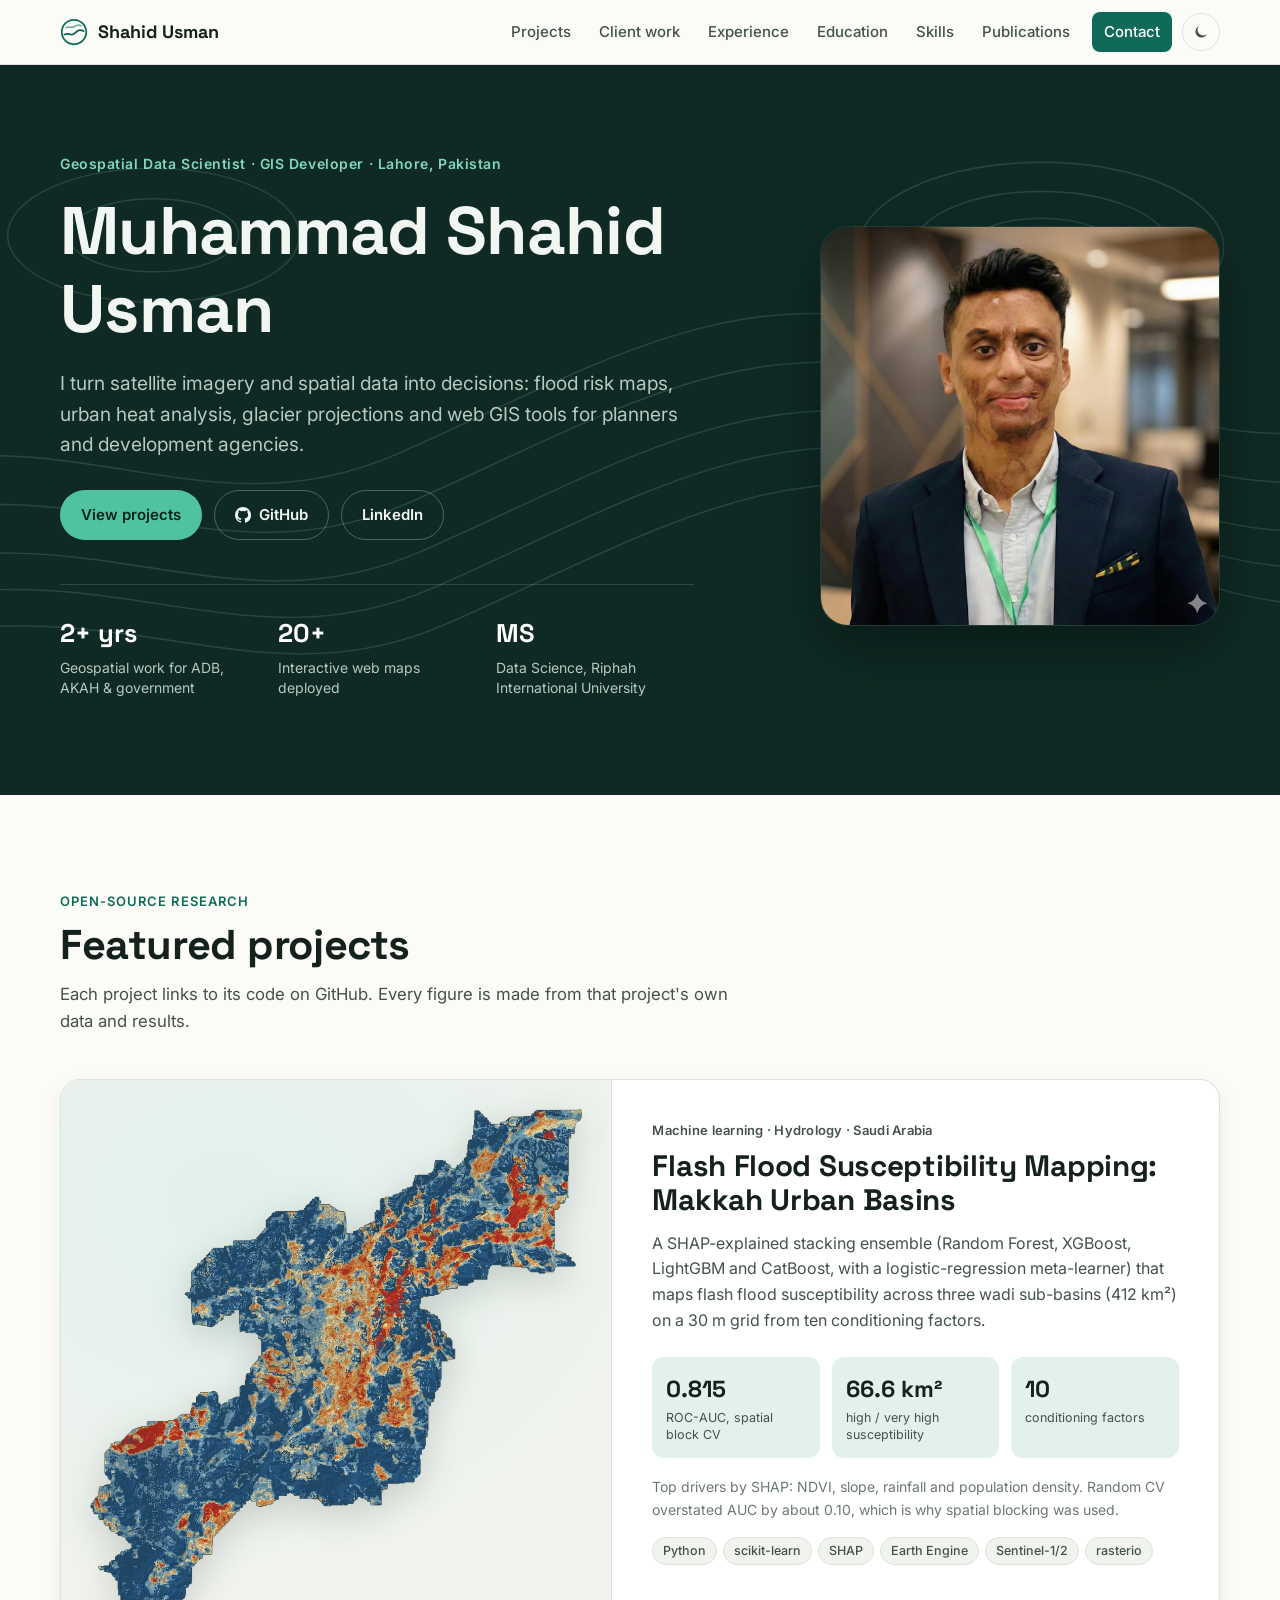
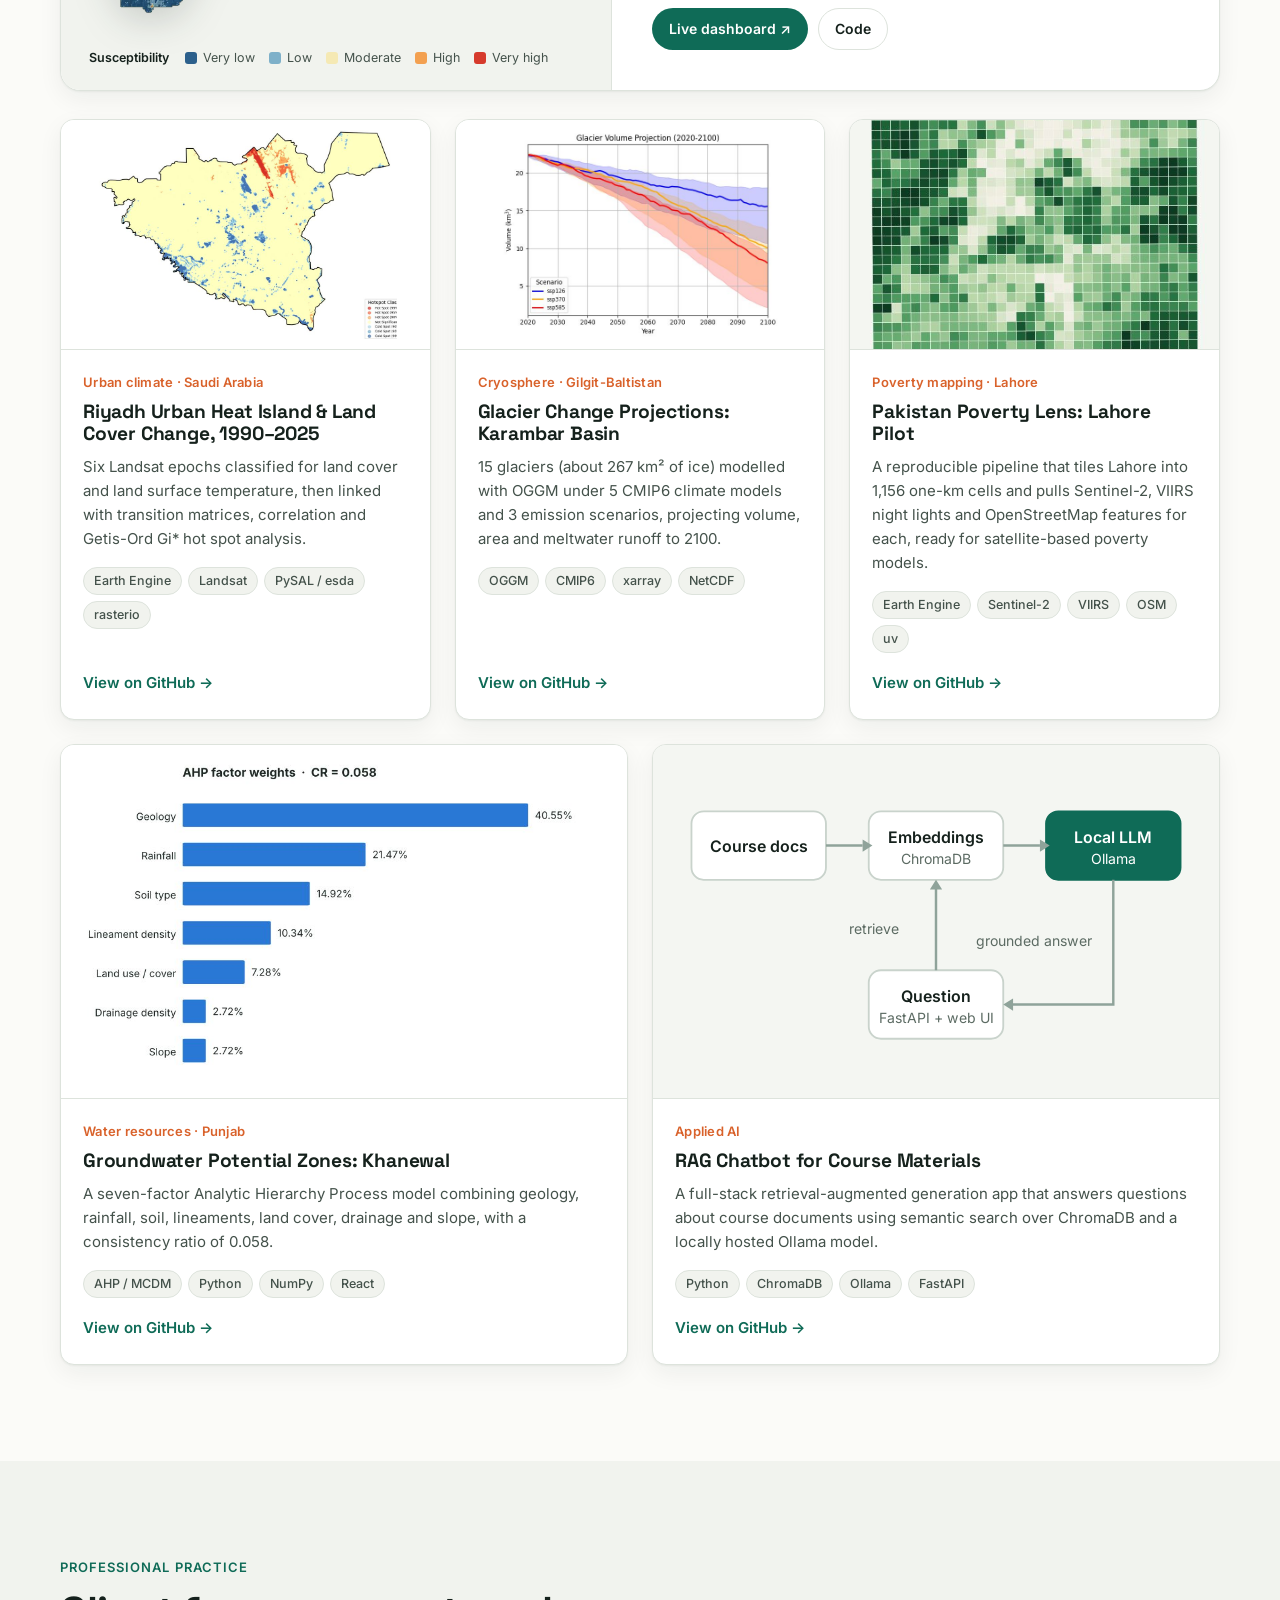
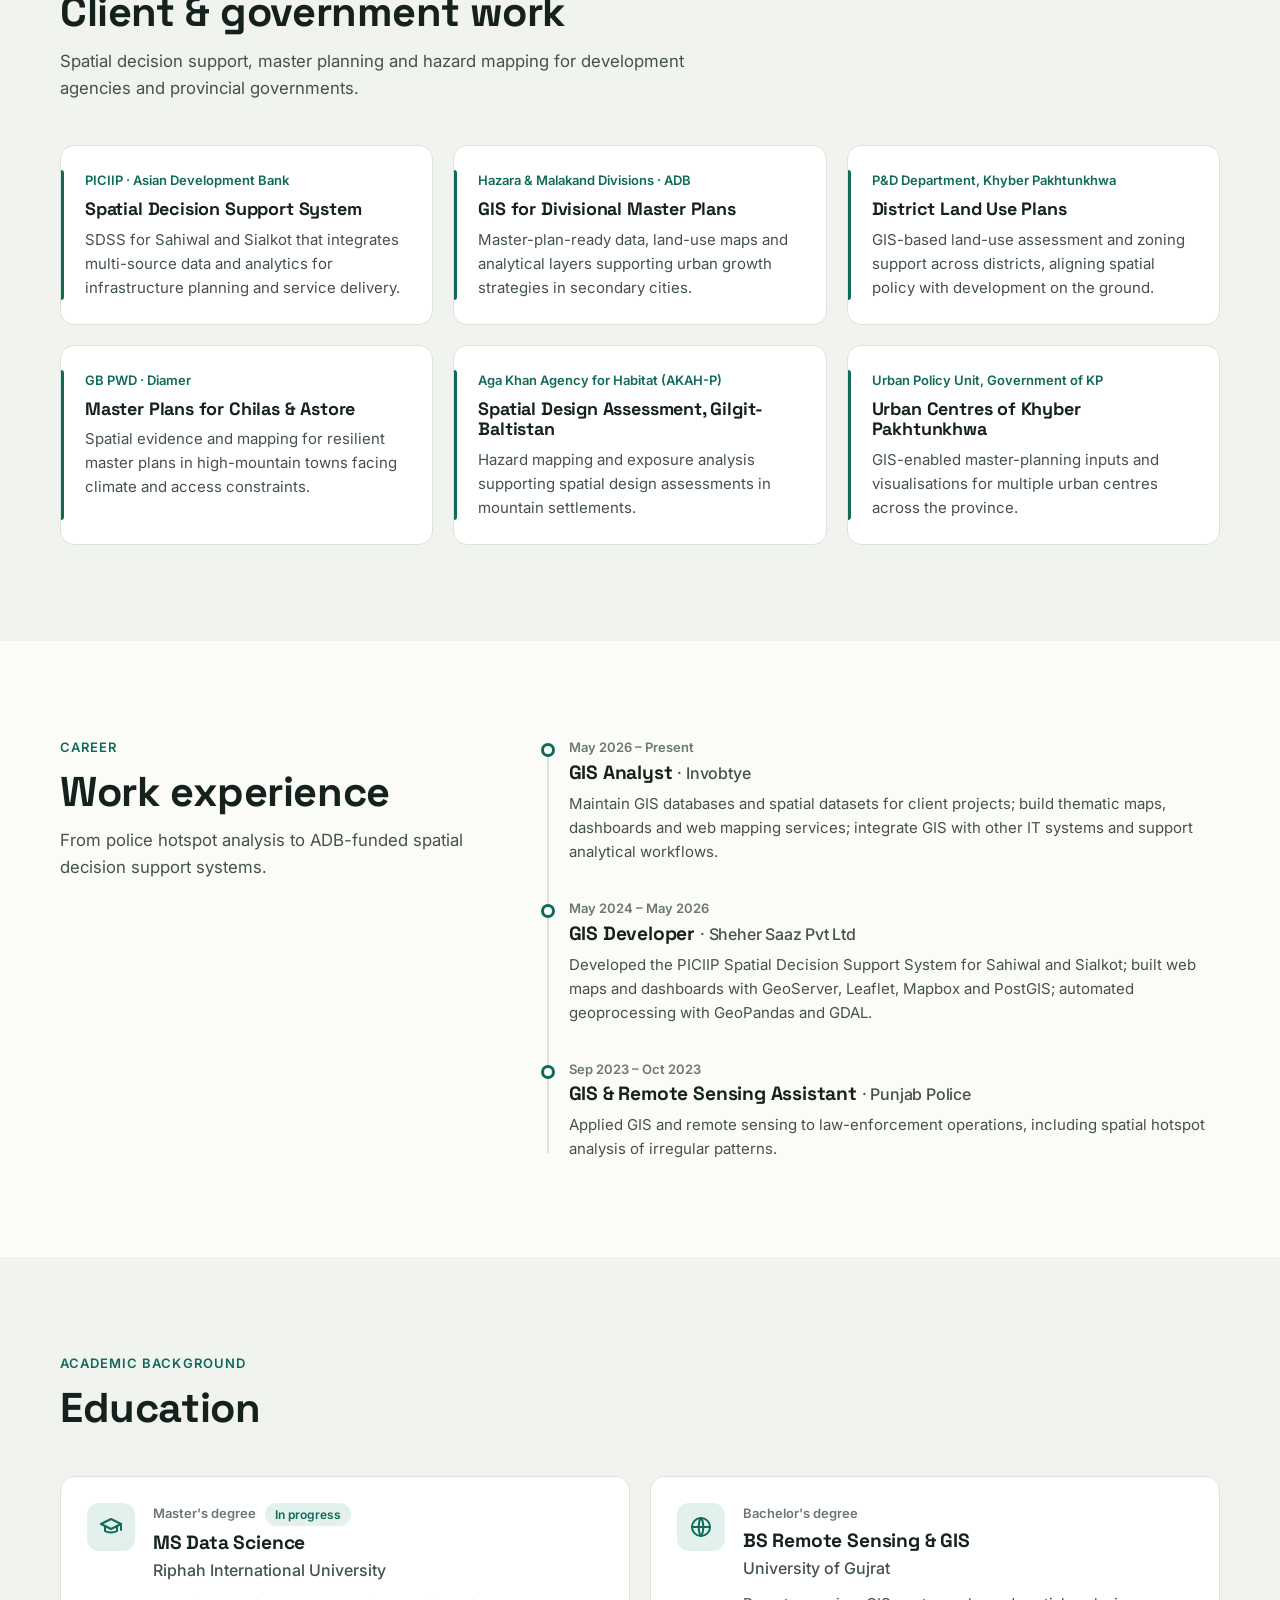
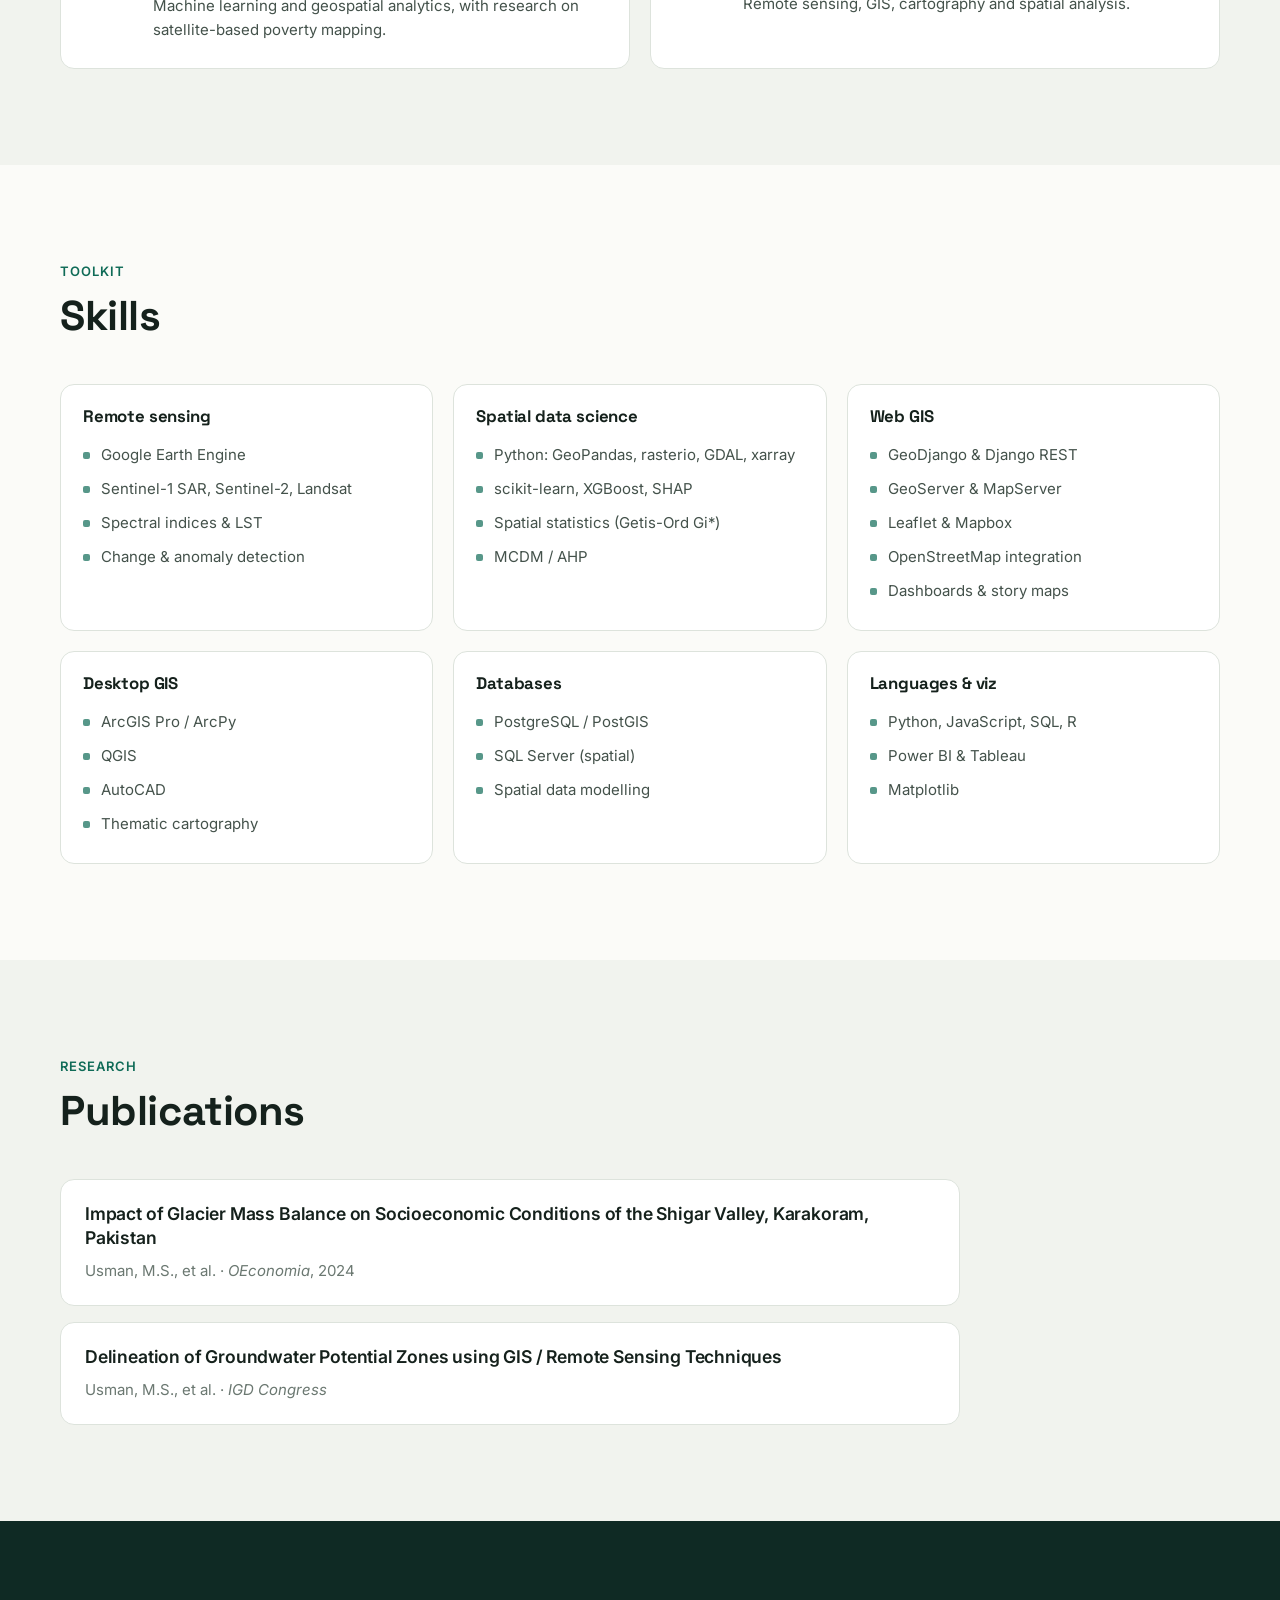
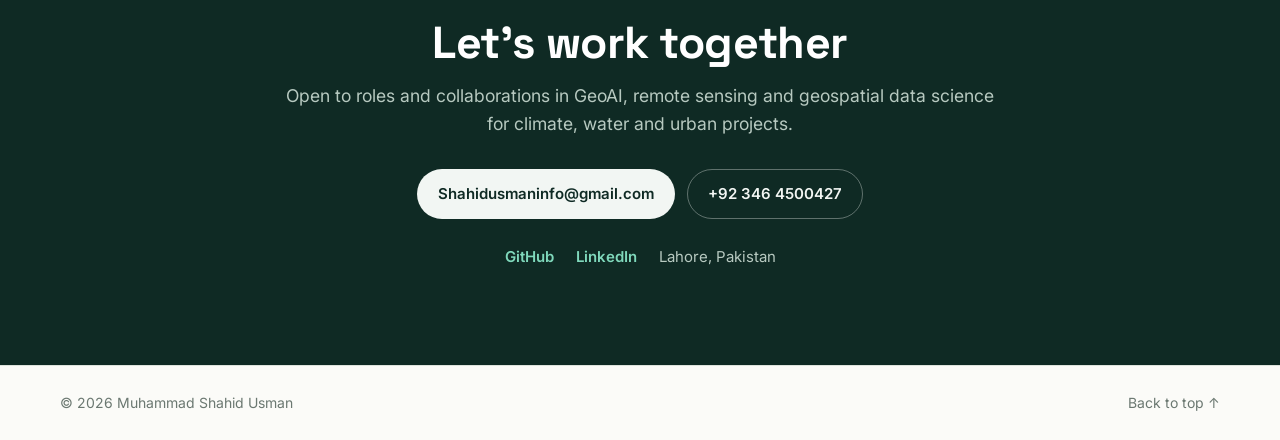
==== commit 9b48a242: "Add versioning to CSS and JS file links" ====
--- a/index.html
+++ b/index.html
@@ -16,7 +16,7 @@
   <link rel="preconnect" href="https://fonts.googleapis.com">
   <link rel="preconnect" href="https://fonts.gstatic.com" crossorigin>
   <link href="https://fonts.googleapis.com/css2?family=Inter:wght@400;500;600&family=Space+Grotesk:wght@500;600;700&display=swap" rel="stylesheet">
-  <link rel="stylesheet" href="style.css">
+  <link rel="stylesheet" href="style.css?v=2">
 </head>
 <body>
   <a class="skip" href="#main">Skip to content</a>
@@ -345,6 +345,6 @@
     </div>
   </footer>
 
-  <script src="script.js"></script>
+  <script src="script.js?v=2"></script>
 </body>
 </html>
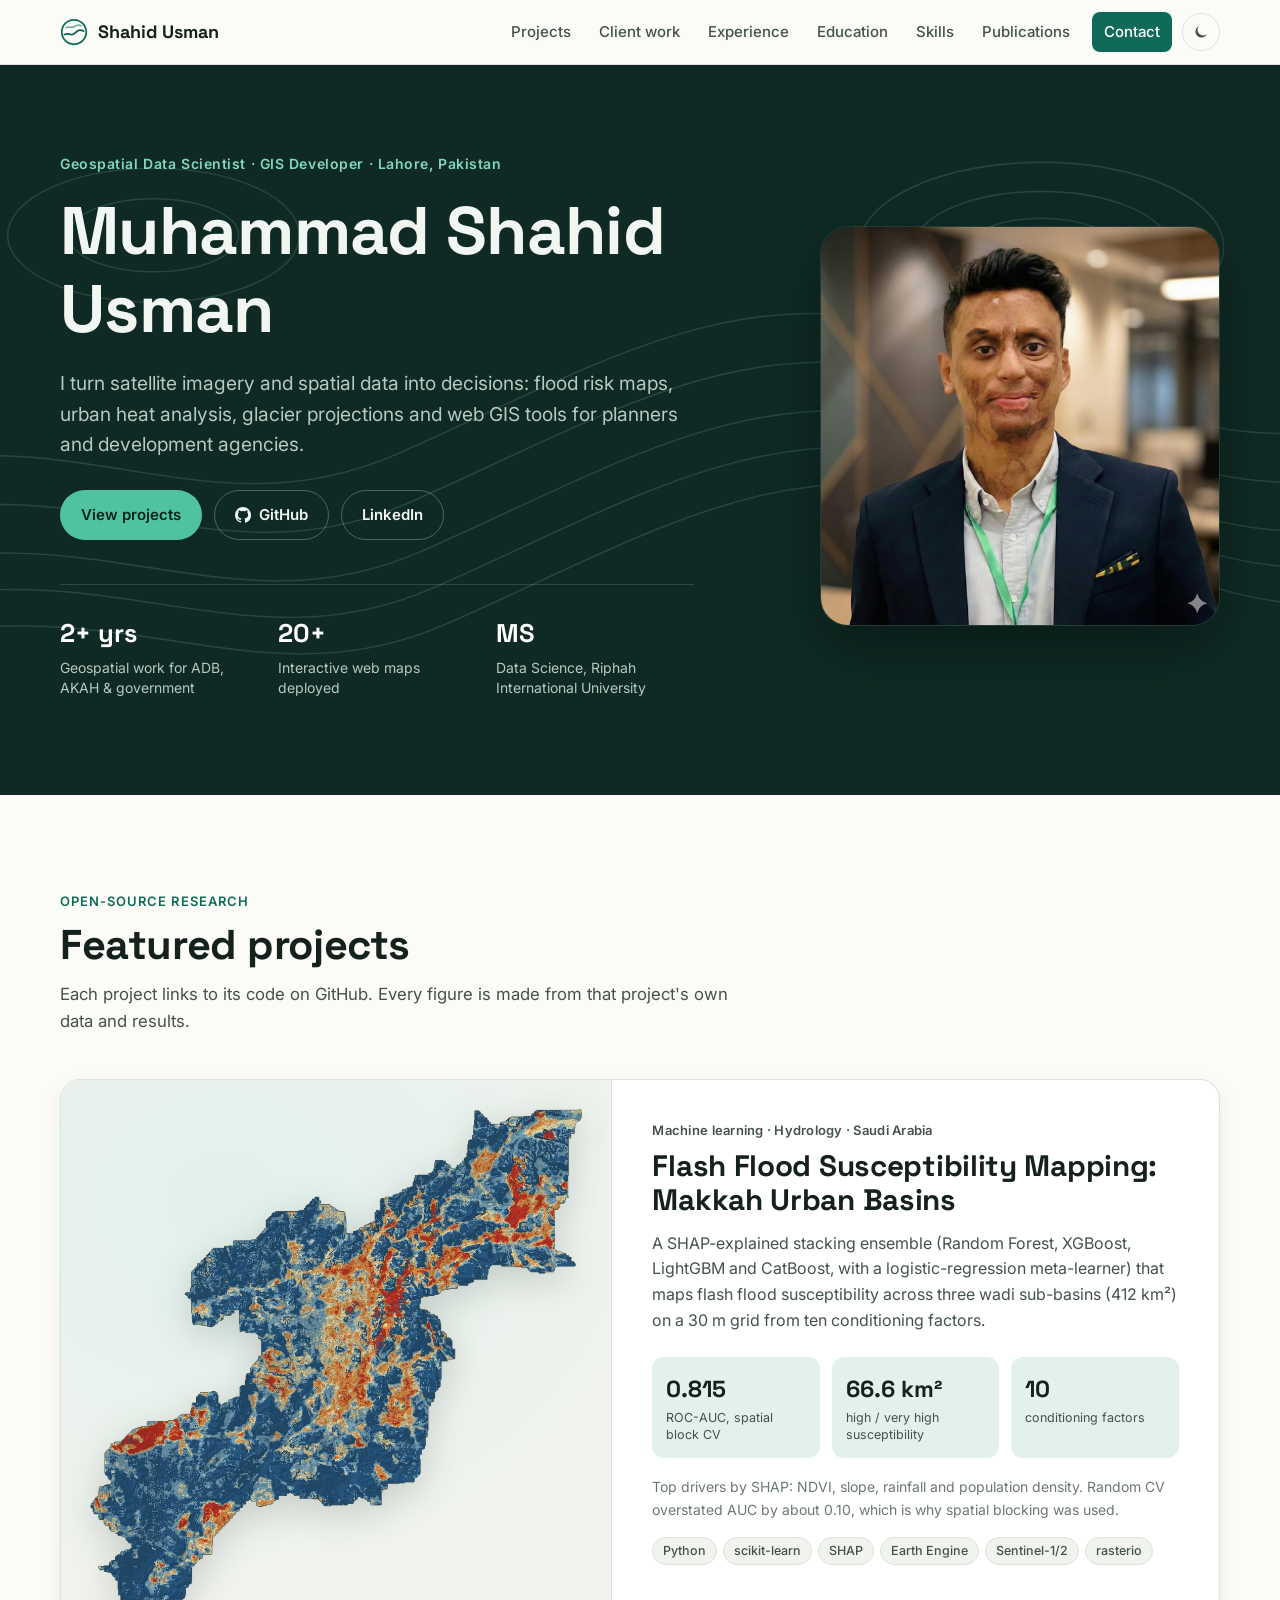
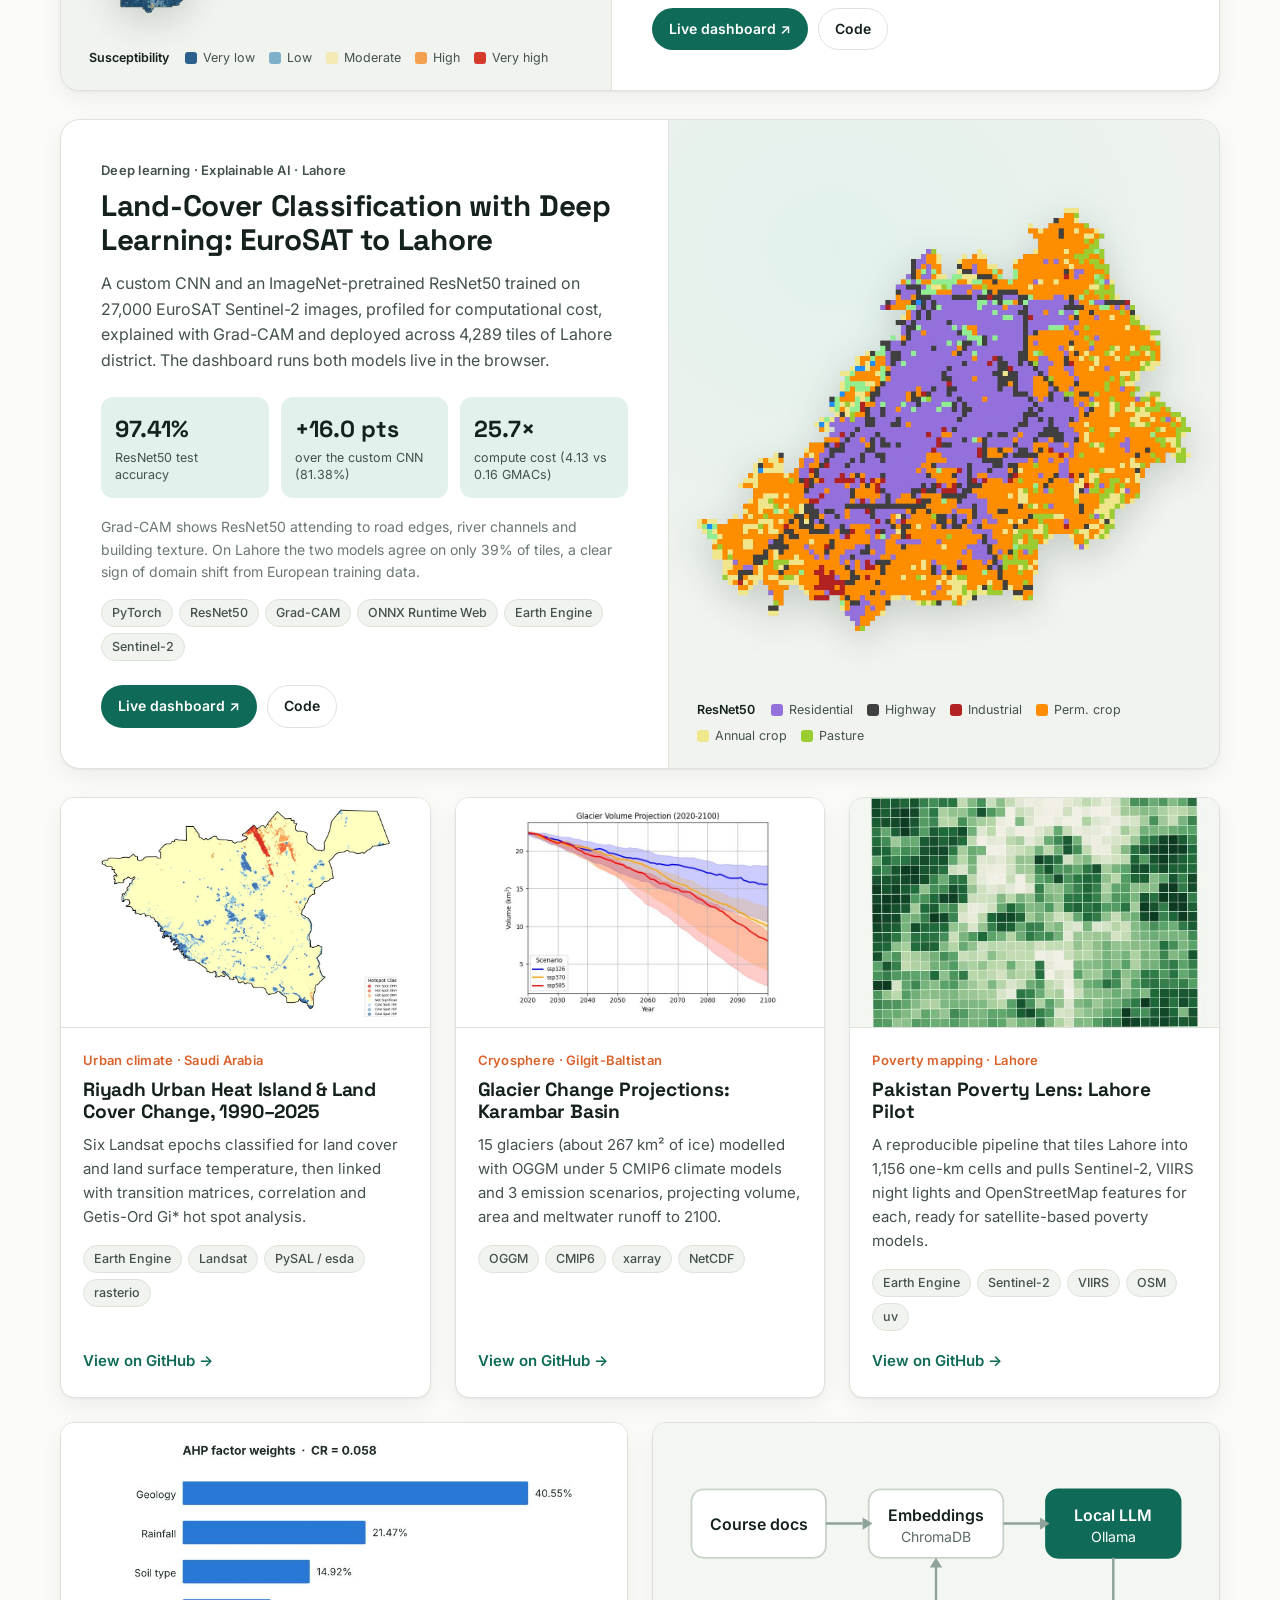
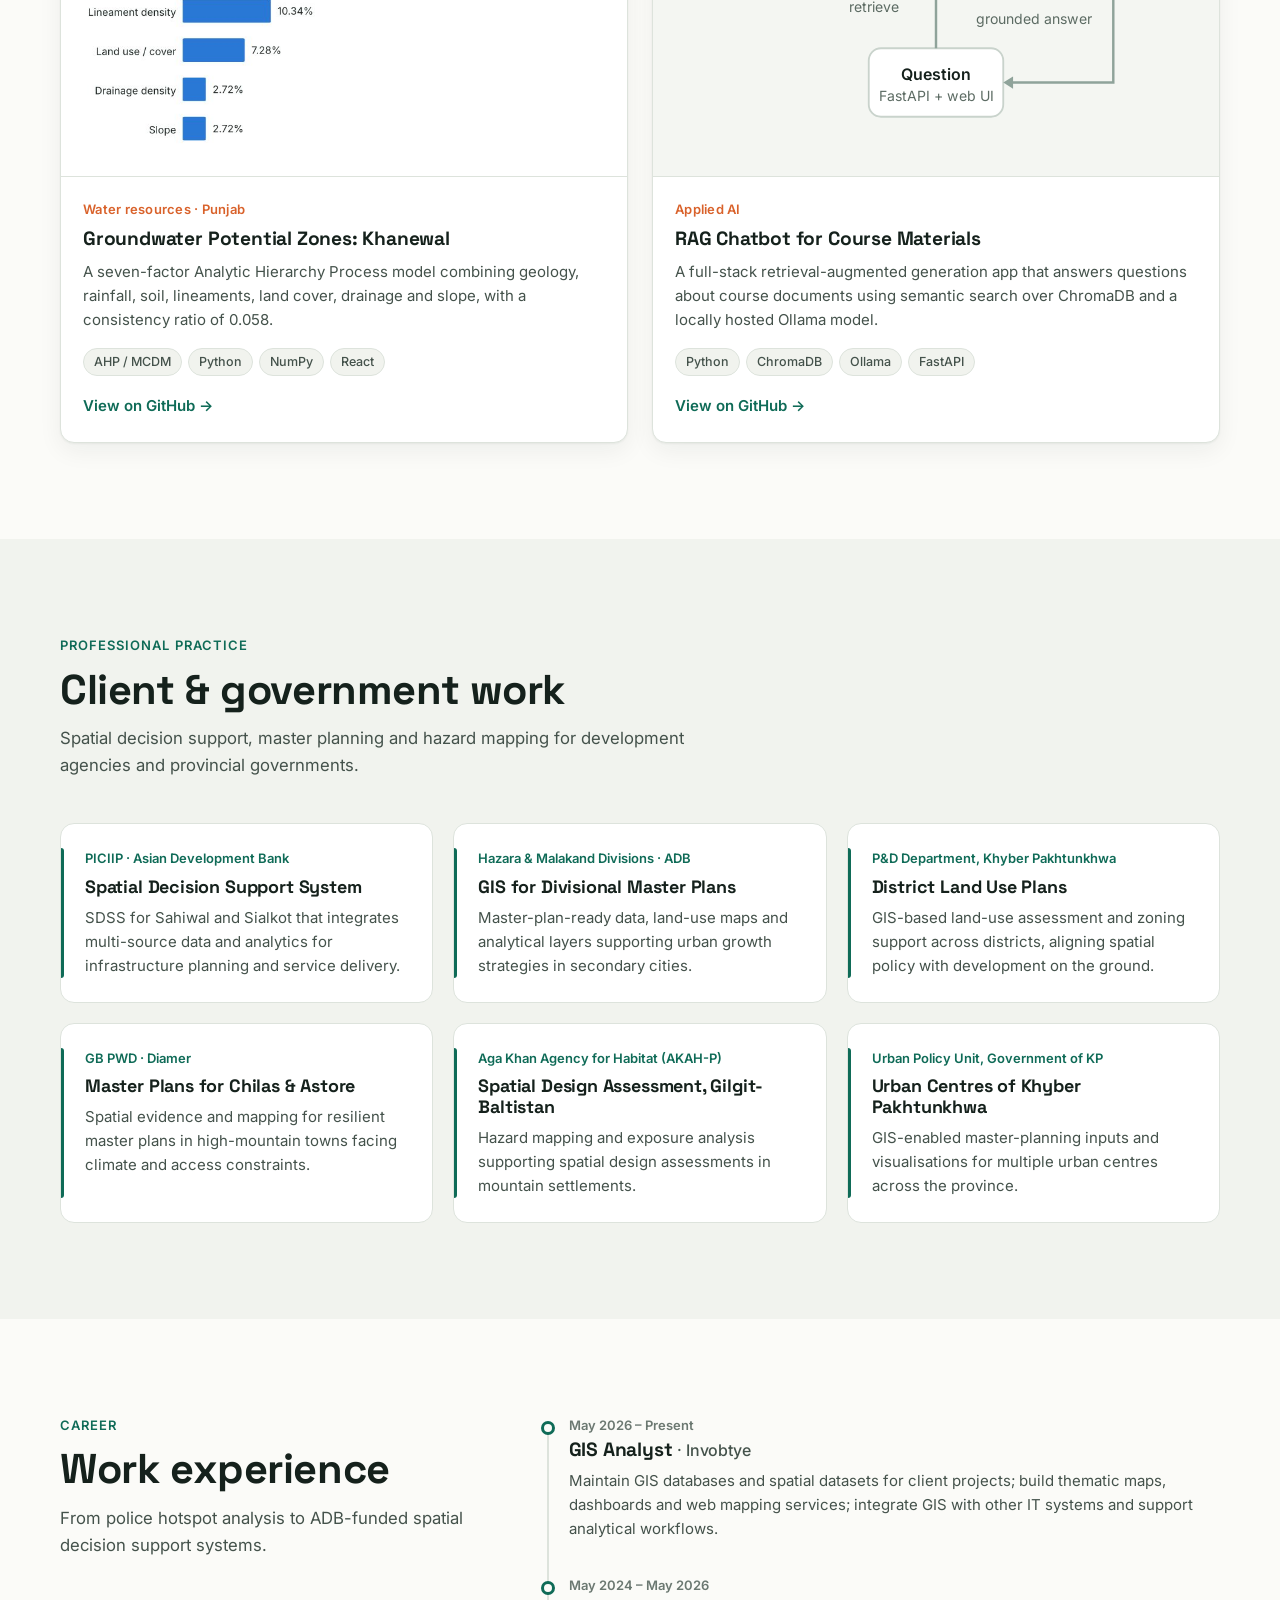
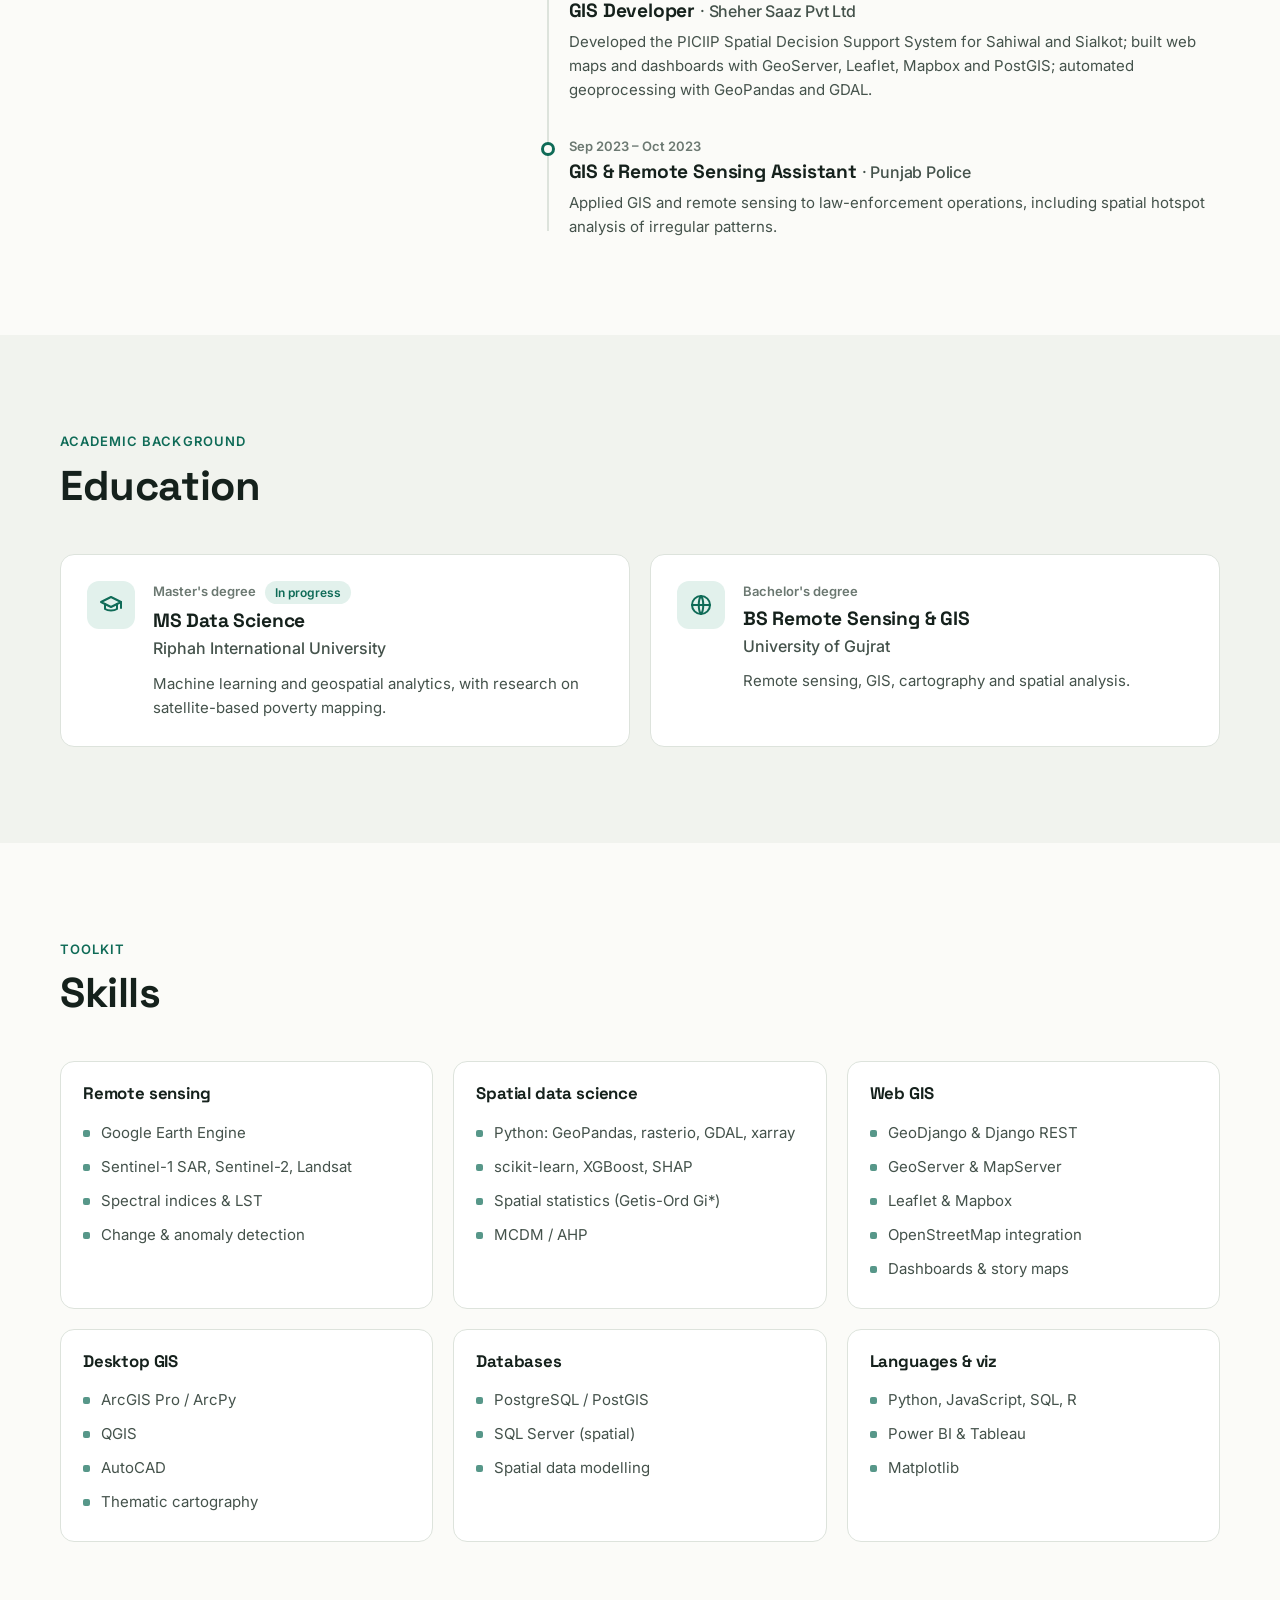
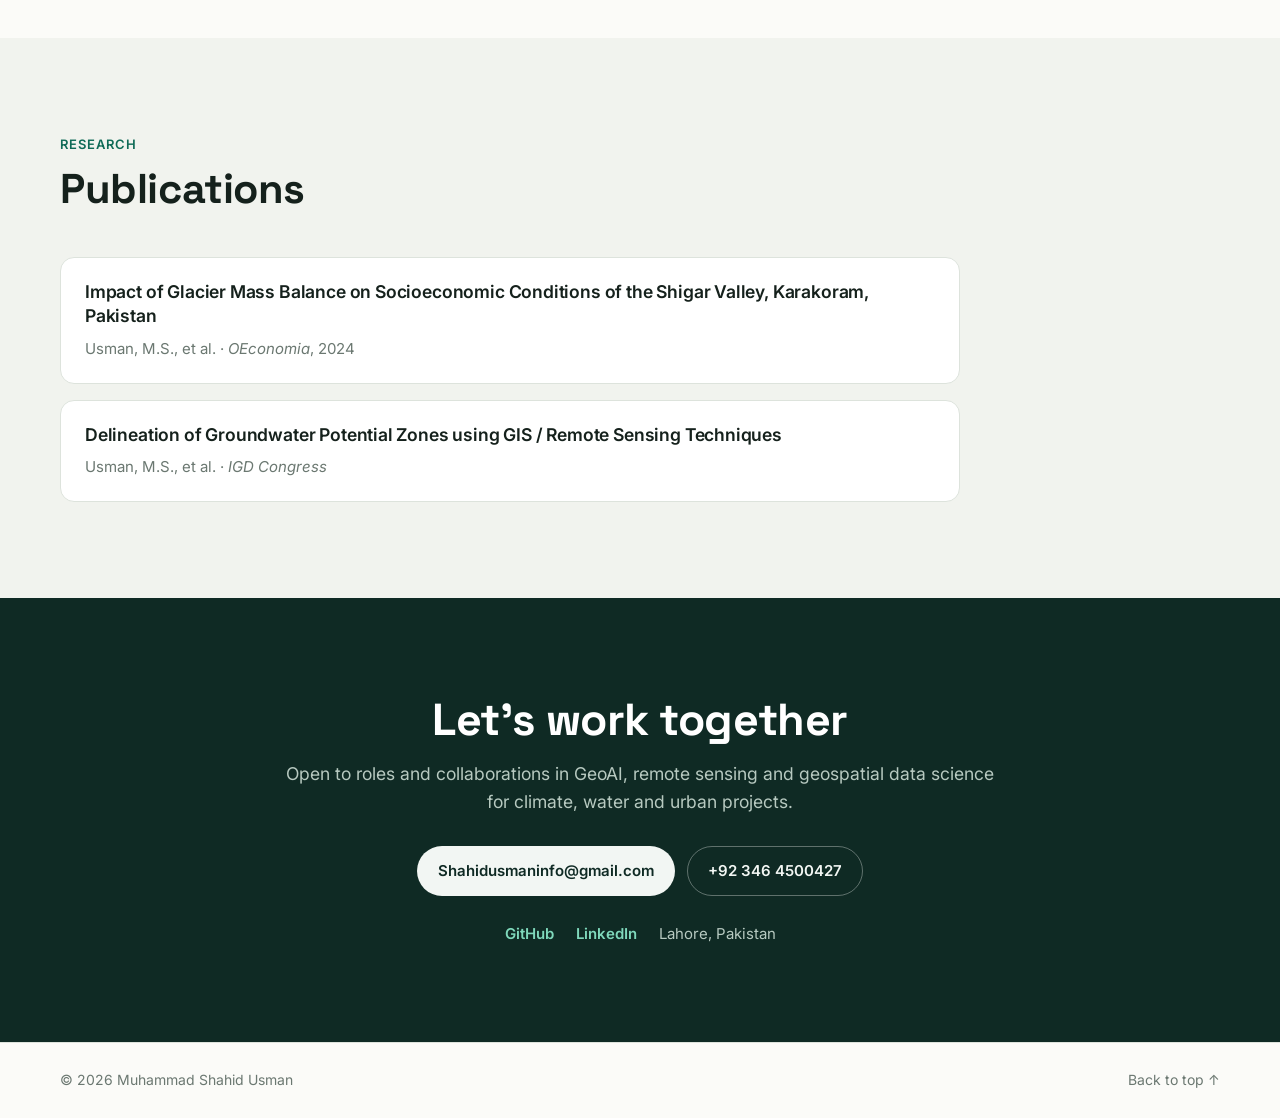
==== commit 943bdf81: "Add EuroSAT land-cover classification project New featured project with a live dashboard link: custo" ====
--- a/index.html
+++ b/index.html
@@ -4,7 +4,7 @@
   <meta charset="UTF-8">
   <meta name="viewport" content="width=device-width, initial-scale=1.0">
   <title>Muhammad Shahid Usman | Geospatial Data Scientist</title>
-  <meta name="description" content="Portfolio of Muhammad Shahid Usman: geospatial data scientist and GIS developer working on flood risk, urban heat, glacier change, poverty mapping and web GIS.">
+  <meta name="description" content="Portfolio of Muhammad Shahid Usman: geospatial data scientist and GIS developer working on flood risk, urban heat, glacier change, deep-learning land-cover classification, poverty mapping and web GIS.">
   <meta name="author" content="Muhammad Shahid Usman">
   <link rel="canonical" href="https://muhammadshahidusman.github.io/">
   <meta property="og:title" content="Muhammad Shahid Usman | Geospatial Data Scientist">
@@ -16,7 +16,7 @@
   <link rel="preconnect" href="https://fonts.googleapis.com">
   <link rel="preconnect" href="https://fonts.gstatic.com" crossorigin>
   <link href="https://fonts.googleapis.com/css2?family=Inter:wght@400;500;600&family=Space+Grotesk:wght@500;600;700&display=swap" rel="stylesheet">
-  <link rel="stylesheet" href="style.css?v=2">
+  <link rel="stylesheet" href="style.css?v=4">
 </head>
 <body>
   <a class="skip" href="#main">Skip to content</a>
@@ -125,6 +125,37 @@
           </div>
         </article>
 
+        <article class="feature feature-rev reveal">
+          <a class="feature-media" href="https://muhammadshahidusman.github.io/Eurosatproject/" target="_blank" rel="noopener">
+            <img src="assets/img/eurosat-lahore-map.webp" width="970" height="830" loading="lazy" alt="ResNet50 land-cover map of Lahore district on a 640 m tile grid, showing a residential core and road network surrounded by cropland">
+            <div class="map-legend" aria-hidden="true">
+              <strong>ResNet50</strong>
+              <span><i style="background:#9370DB"></i>Residential</span>
+              <span><i style="background:#404040"></i>Highway</span>
+              <span><i style="background:#B22222"></i>Industrial</span>
+              <span><i style="background:#FF8C00"></i>Perm. crop</span>
+              <span><i style="background:#F0E68C"></i>Annual crop</span>
+              <span><i style="background:#9ACD32"></i>Pasture</span>
+            </div>
+          </a>
+          <div class="feature-body">
+            <p class="tagline">Deep learning · Explainable AI · Lahore</p>
+            <h3>Land-Cover Classification with Deep Learning: EuroSAT to Lahore</h3>
+            <p>A custom CNN and an ImageNet-pretrained ResNet50 trained on 27,000 EuroSAT Sentinel-2 images, profiled for computational cost, explained with Grad-CAM and deployed across 4,289 tiles of Lahore district. The dashboard runs both models live in the browser.</p>
+            <ul class="metrics">
+              <li><strong>97.41%</strong><span>ResNet50 test accuracy</span></li>
+              <li><strong>+16.0 pts</strong><span>over the custom CNN (81.38%)</span></li>
+              <li><strong>25.7×</strong><span>compute cost (4.13 vs 0.16 GMACs)</span></li>
+            </ul>
+            <p class="note">Grad-CAM shows ResNet50 attending to road edges, river channels and building texture. On Lahore the two models agree on only 39% of tiles, a clear sign of domain shift from European training data.</p>
+            <ul class="tags"><li>PyTorch</li><li>ResNet50</li><li>Grad-CAM</li><li>ONNX Runtime Web</li><li>Earth Engine</li><li>Sentinel-2</li></ul>
+            <div class="links">
+              <a class="btn btn-primary btn-sm" href="https://muhammadshahidusman.github.io/Eurosatproject/" target="_blank" rel="noopener">Live dashboard ↗</a>
+              <a class="btn btn-ghost btn-sm" href="https://github.com/Muhammadshahidusman/Eurosatproject" target="_blank" rel="noopener">Code</a>
+            </div>
+          </div>
+        </article>
+
         <div class="cards">
           <article class="card reveal">
             <a class="card-media fit" href="https://github.com/Muhammadshahidusman/Riyadh_UHI_Analysis" target="_blank" rel="noopener">
--- a/style.css
+++ b/style.css
@@ -176,6 +176,8 @@
 .map-legend span { display: inline-flex; align-items: center; gap: 6px; }
 .map-legend i { width: 12px; height: 12px; border-radius: 3px; display: inline-block; }
 .feature-media:hover img { transform: scale(1.02); }
+.feature-rev { grid-template-columns: 1.1fr 1fr; }
+.feature-rev .feature-media { order: 2; border-right: 0; border-left: 1px solid var(--line); }
 .feature-body { padding: 40px; display: flex; flex-direction: column; }
 .feature-body h3 { font-size: clamp(1.4rem, 2.4vw, 1.85rem); margin-bottom: 14px; }
 .feature-body > p { color: var(--ink-2); }
@@ -296,6 +298,7 @@
   .hero-grid { grid-template-columns: 1fr; gap: 40px; }
   .hero-photo { justify-self: start; width: min(280px, 70%); order: -1; }
   .feature { grid-template-columns: 1fr; }
+  .feature-rev .feature-media { order: 0; border-left: 0; }
   .feature-media { border-right: 0; border-bottom: 1px solid var(--line); }
   .feature-media img { max-height: 420px; margin-inline: auto; }
   .two-col { grid-template-columns: 1fr; gap: 8px; }
@@ -322,6 +325,7 @@
   .facts dt { font-size: 1.35rem; white-space: nowrap; }
   .facts dd { margin: 0; }
   .feature-body { padding: 24px; }
+  .feature-rev .feature-media { padding-bottom: 104px; }
   .metrics { grid-template-columns: 1fr; }
   .work-grid, .skills, .edu-grid { grid-template-columns: 1fr; }
   .edu-card { padding: 20px; }
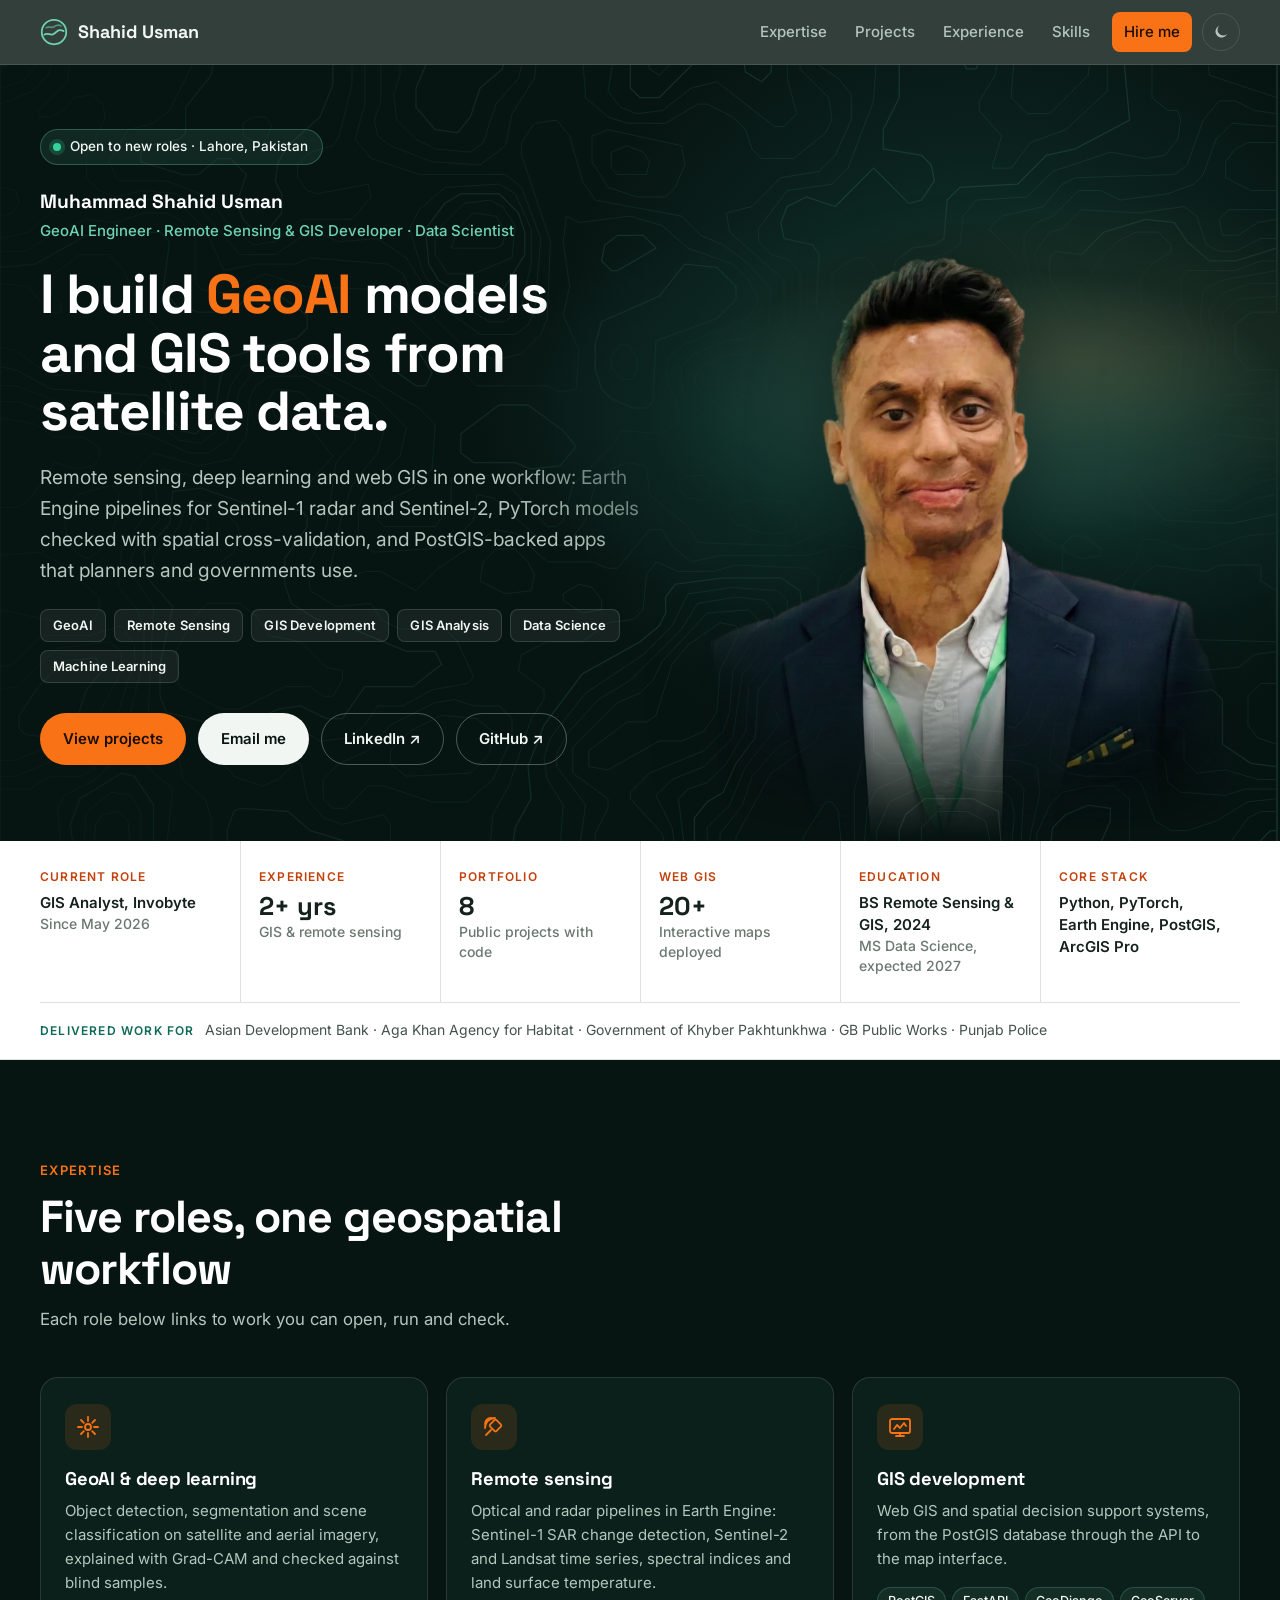
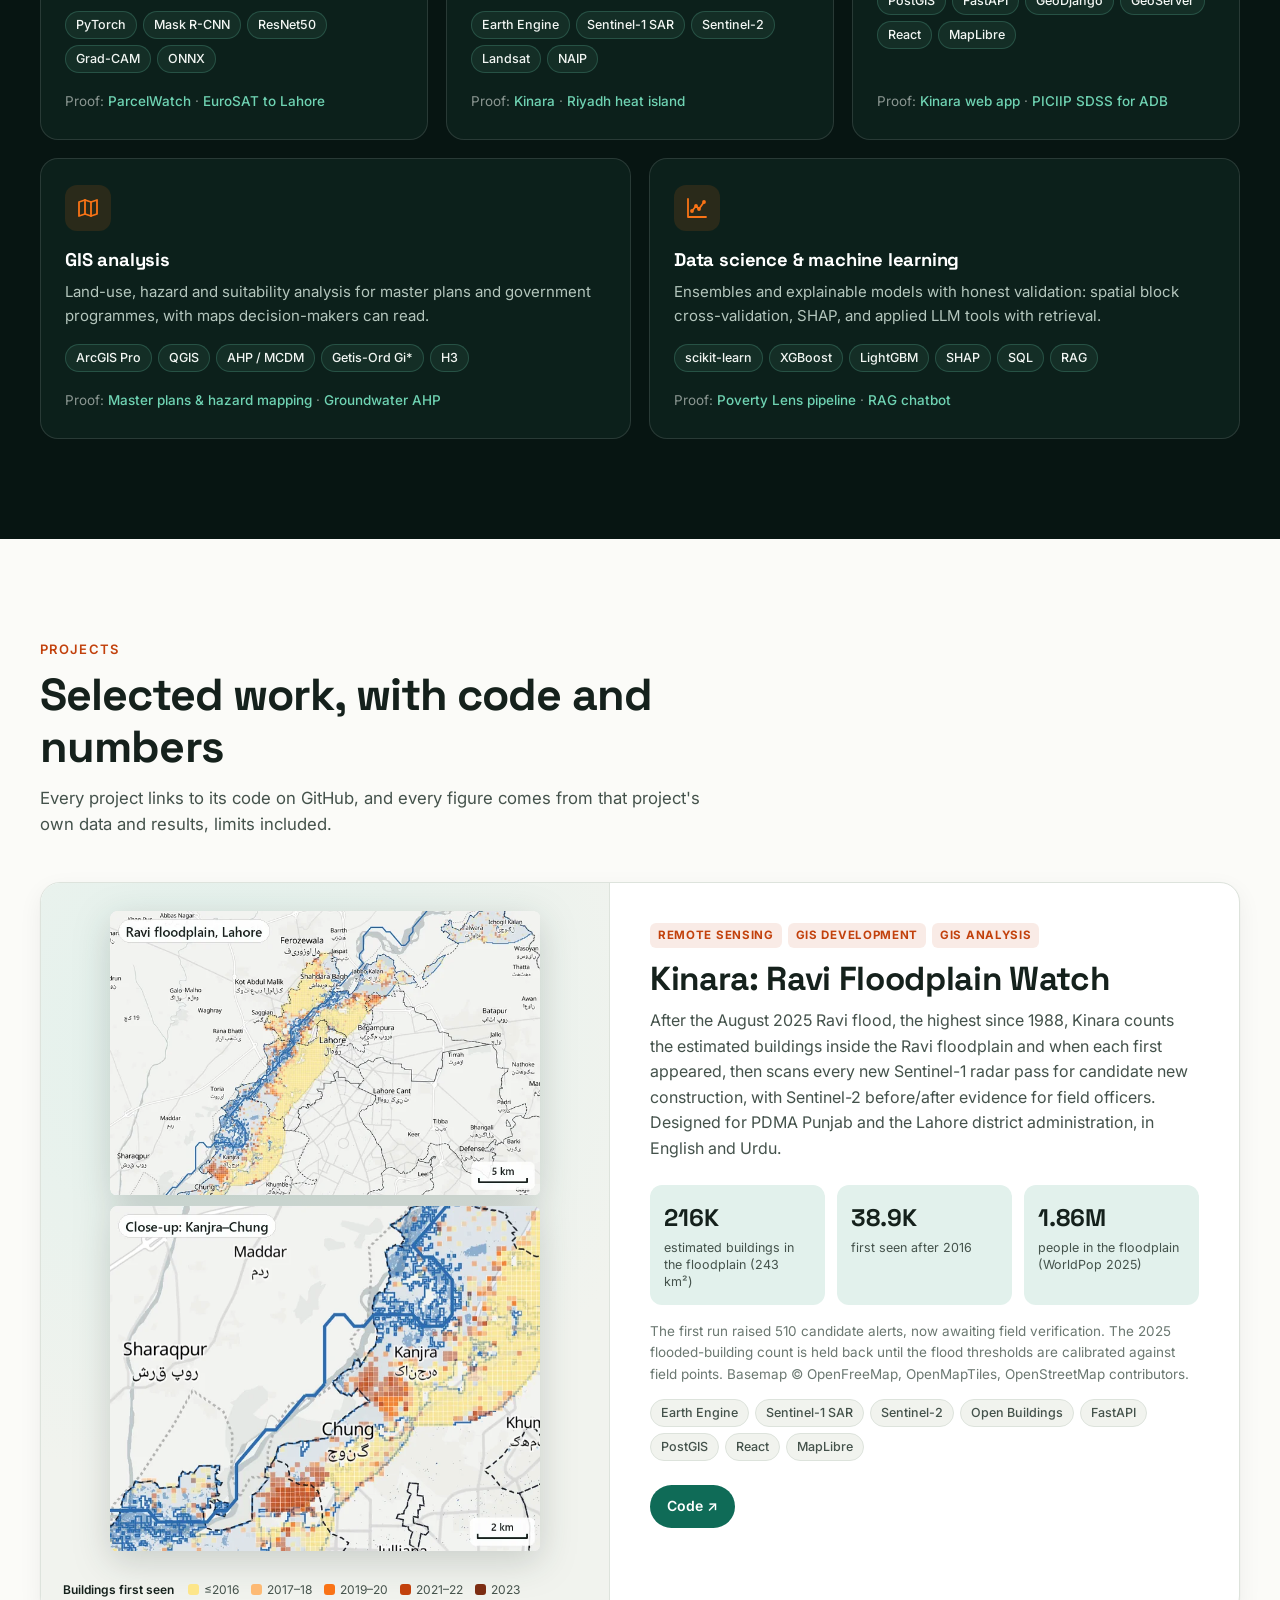
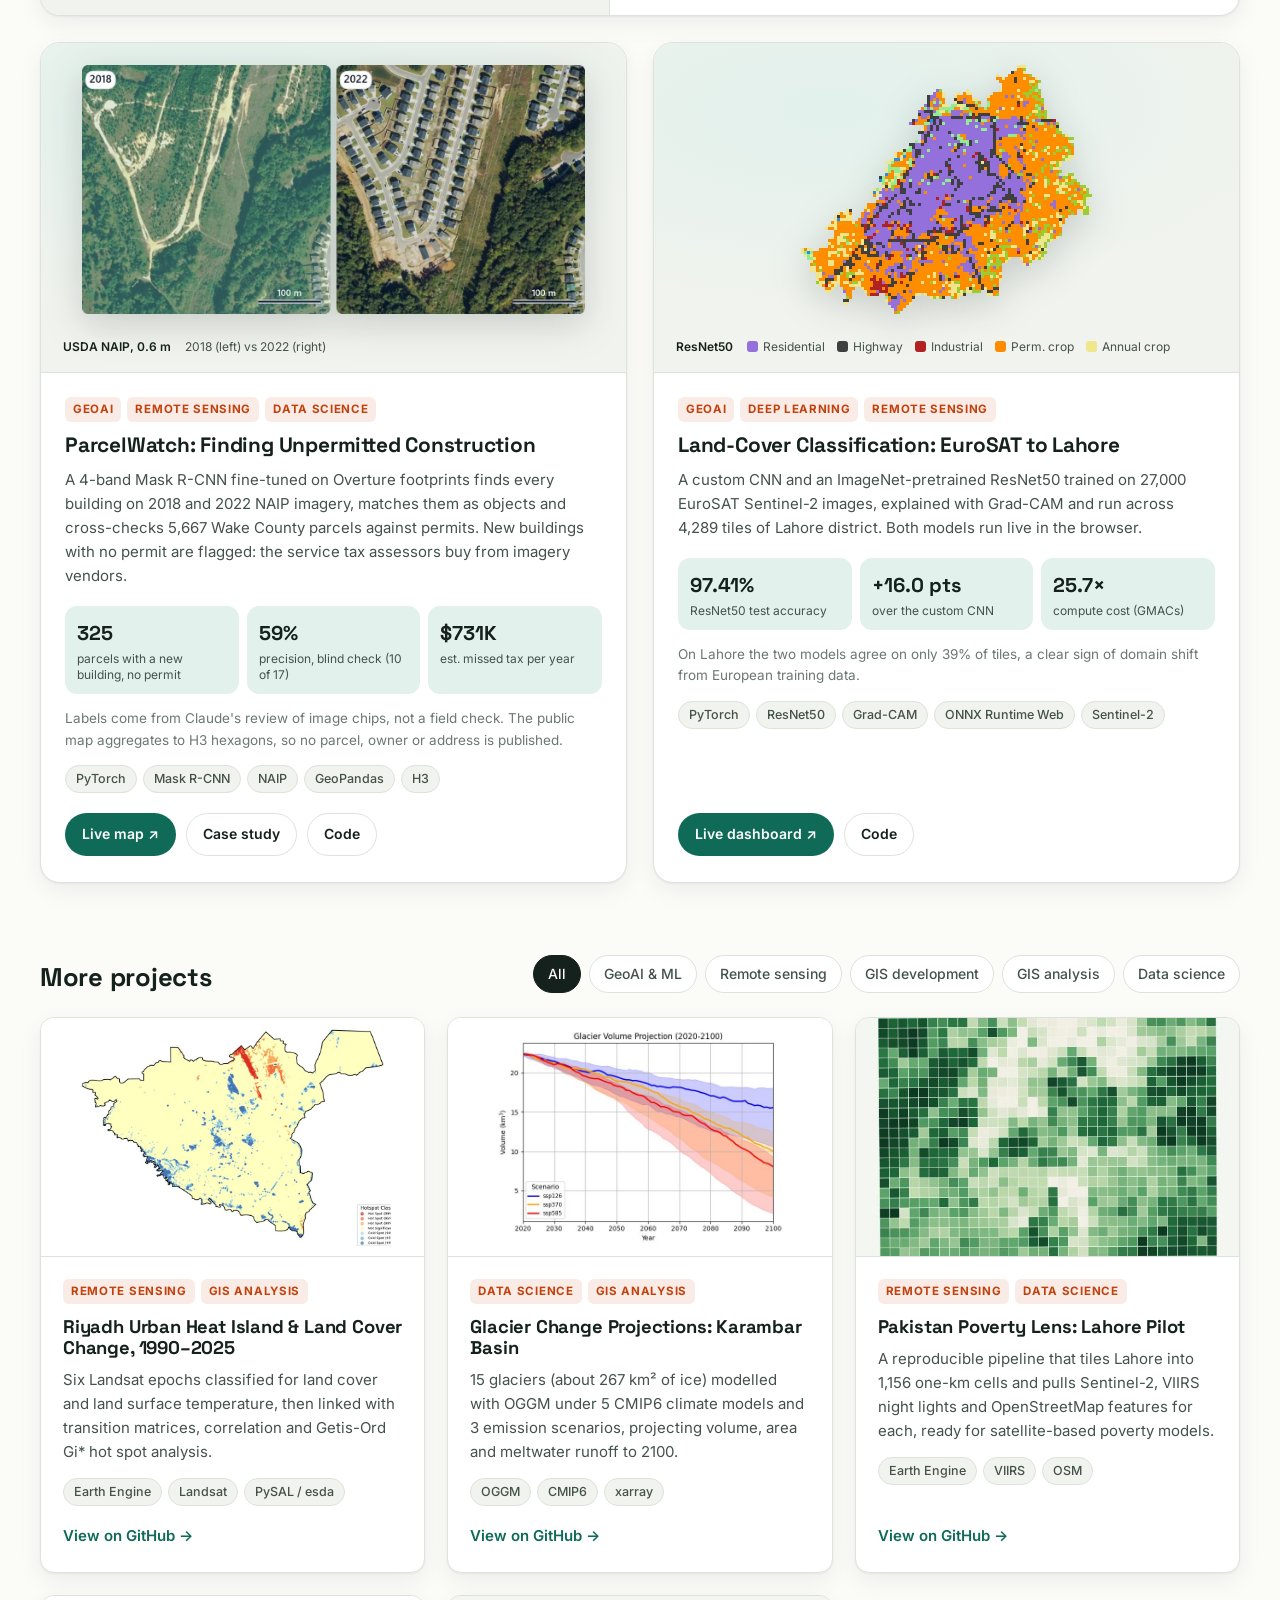
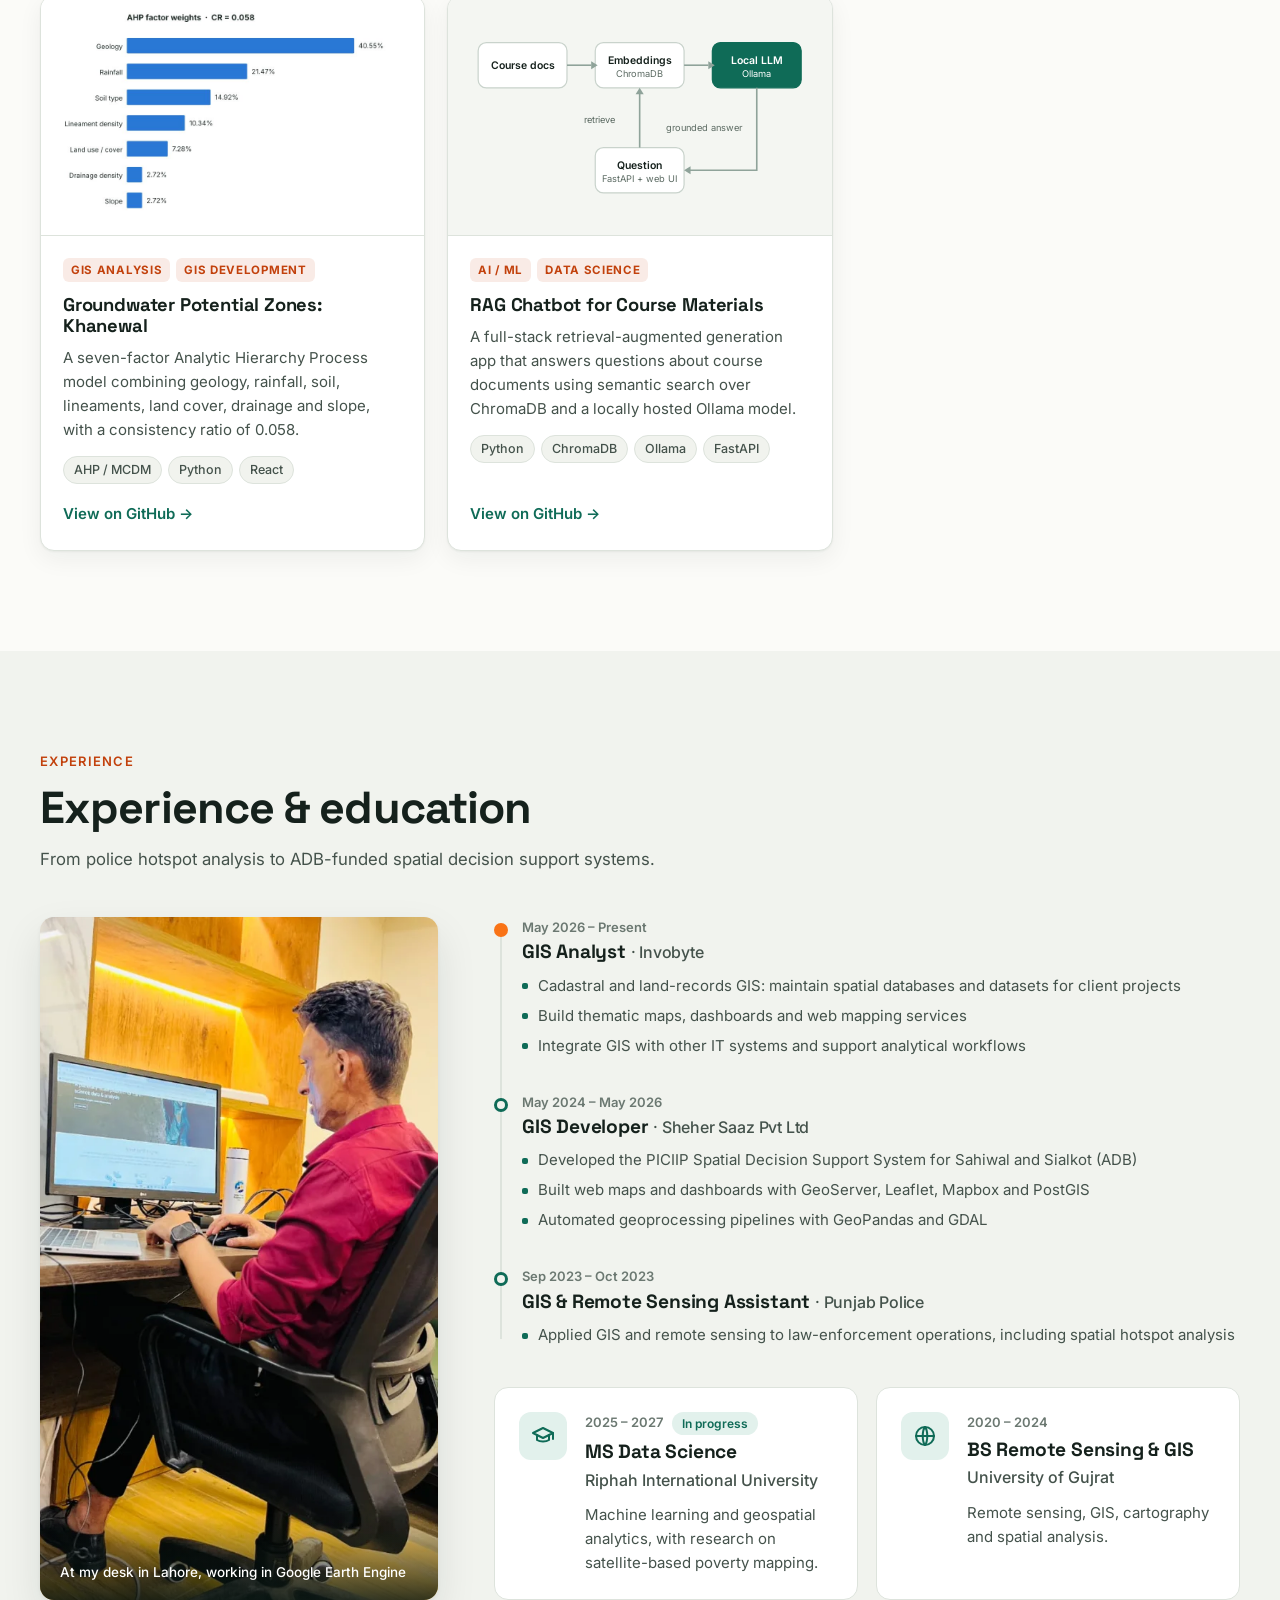
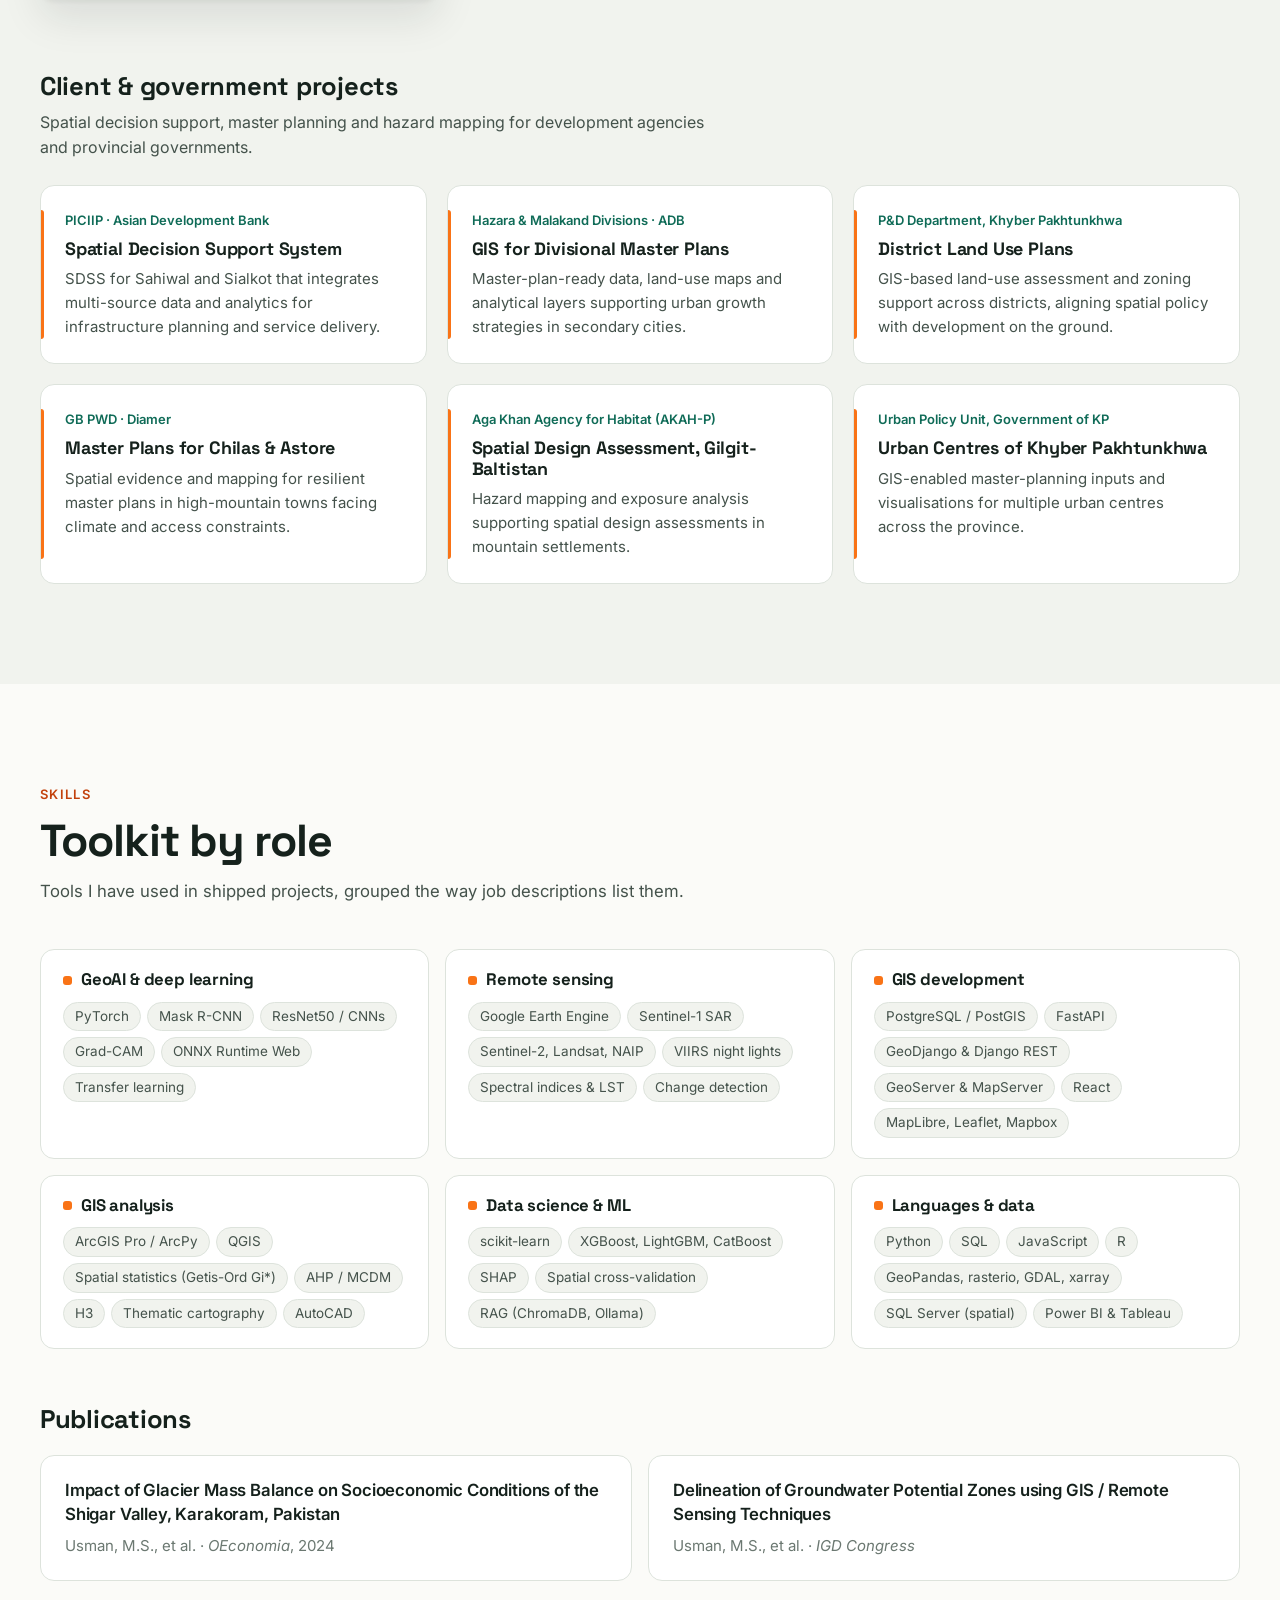
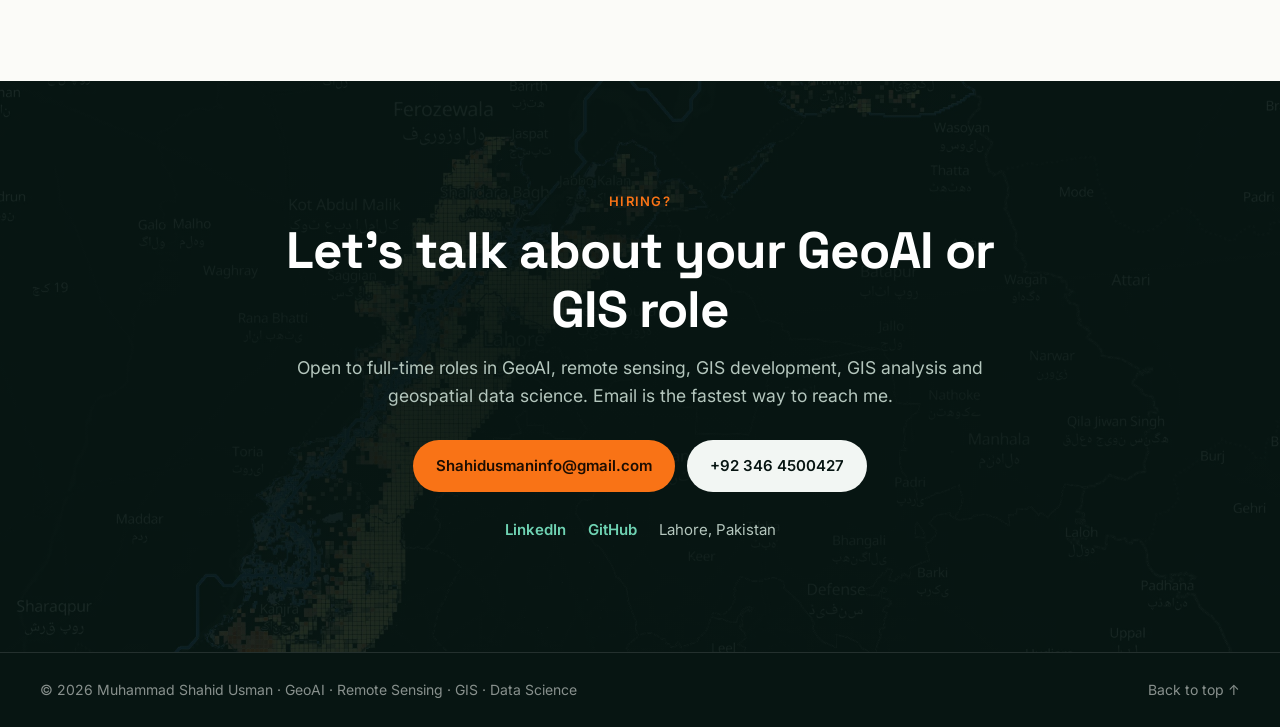
==== commit 4feafb9f: "Portfolio site: GeoAI, remote sensing and GIS Claude-Session: https://claude.ai/code/session_01Japdb" ====
--- a/index.html
+++ b/index.html
@@ -3,20 +3,46 @@
 <head>
   <meta charset="UTF-8">
   <meta name="viewport" content="width=device-width, initial-scale=1.0">
-  <title>Muhammad Shahid Usman | Geospatial Data Scientist</title>
-  <meta name="description" content="Portfolio of Muhammad Shahid Usman: geospatial data scientist and GIS developer working on flood risk, urban heat, glacier change, deep-learning land-cover classification, poverty mapping and web GIS.">
+  <title>Muhammad Shahid Usman | GeoAI &amp; GIS Developer, Lahore</title>
+  <meta name="description" content="GeoAI engineer, remote sensing &amp; GIS developer and data scientist in Lahore: deep learning on satellite imagery, Earth Engine, PostGIS. Open to roles.">
   <meta name="author" content="Muhammad Shahid Usman">
+  <meta name="robots" content="index, follow, max-image-preview:large">
+  <meta name="google-site-verification" content="B8L-ftocAJqtid1BVoplPyD_L55EFyCCHYXDsxm8spM" />
   <link rel="canonical" href="https://muhammadshahidusman.github.io/">
-  <meta property="og:title" content="Muhammad Shahid Usman | Geospatial Data Scientist">
-  <meta property="og:description" content="Remote sensing, spatial machine learning and web GIS for climate risk and urban planning.">
-  <meta property="og:type" content="website">
+  <link rel="icon" href="favicon.svg" type="image/svg+xml">
+  <meta property="og:title" content="Muhammad Shahid Usman | GeoAI &amp; GIS Developer, Lahore">
+  <meta property="og:description" content="GeoAI, remote sensing, GIS development and geospatial data science. Projects with code, metrics and live demos.">
+  <meta property="og:type" content="profile">
   <meta property="og:url" content="https://muhammadshahidusman.github.io/">
   <meta property="og:image" content="https://muhammadshahidusman.github.io/assets/img/og-card.jpg">
-  <meta name="theme-color" content="#0f2a24">
+  <meta property="og:image:width" content="1200">
+  <meta property="og:image:height" content="630">
+  <meta name="twitter:card" content="summary_large_image">
+  <meta name="theme-color" content="#0a1c18">
+  <script type="application/ld+json">
+  {
+    "@context": "https://schema.org",
+    "@type": "Person",
+    "name": "Muhammad Shahid Usman",
+    "jobTitle": "GeoAI Engineer, Remote Sensing & GIS Developer, Data Scientist",
+    "url": "https://muhammadshahidusman.github.io/",
+    "image": "https://muhammadshahidusman.github.io/assets/img/portrait-cutout.webp",
+    "email": "mailto:Shahidusmaninfo@gmail.com",
+    "address": { "@type": "PostalAddress", "addressLocality": "Lahore", "addressCountry": "PK" },
+    "worksFor": { "@type": "Organization", "name": "Invobyte" },
+    "alumniOf": [
+      { "@type": "CollegeOrUniversity", "name": "University of Gujrat" },
+      { "@type": "CollegeOrUniversity", "name": "Riphah International University" }
+    ],
+    "knowsAbout": ["GeoAI", "Remote sensing", "GIS development", "GIS analysis", "Data science", "Machine learning", "Deep learning", "Google Earth Engine", "Sentinel-1 SAR", "PostGIS", "PyTorch"],
+    "sameAs": ["https://www.linkedin.com/in/shahidusmaninfo/", "https://github.com/Muhammadshahidusman"]
+  }
+  </script>
   <link rel="preconnect" href="https://fonts.googleapis.com">
   <link rel="preconnect" href="https://fonts.gstatic.com" crossorigin>
   <link href="https://fonts.googleapis.com/css2?family=Inter:wght@400;500;600&family=Space+Grotesk:wght@500;600;700&display=swap" rel="stylesheet">
-  <link rel="stylesheet" href="style.css?v=4">
+  <link rel="preload" as="image" href="assets/img/portrait-cutout.webp">
+  <link rel="stylesheet" href="style.css?v=11">
 </head>
 <body>
   <a class="skip" href="#main">Skip to content</a>
@@ -29,13 +55,11 @@
       </a>
       <button class="nav-toggle" id="navToggle" aria-label="Open menu" aria-expanded="false" aria-controls="navMenu"><span></span><span></span></button>
       <nav id="navMenu" aria-label="Main">
-        <a href="#projects">Projects</a>
-        <a href="#work">Client work</a>
+        <a href="#expertise">Expertise</a>
+        <a href="#work">Projects</a>
         <a href="#experience">Experience</a>
-        <a href="#education">Education</a>
         <a href="#skills">Skills</a>
-        <a href="#publications">Publications</a>
-        <a class="nav-cta" href="#contact">Contact</a>
+        <a class="nav-cta" href="#contact">Hire me</a>
         <button class="theme-toggle" id="themeToggle" aria-label="Toggle dark mode">
           <svg class="i-moon" viewBox="0 0 24 24" aria-hidden="true"><path d="M20 14.5A8 8 0 1 1 9.5 4a6.5 6.5 0 0 0 10.5 10.5z" fill="currentColor"/></svg>
           <svg class="i-sun" viewBox="0 0 24 24" aria-hidden="true"><circle cx="12" cy="12" r="4.5" fill="currentColor"/><g stroke="currentColor" stroke-width="2" stroke-linecap="round"><path d="M12 2v2.5M12 19.5V22M2 12h2.5M19.5 12H22M4.9 4.9l1.8 1.8M17.3 17.3l1.8 1.8M4.9 19.1l1.8-1.8M17.3 6.7l1.8-1.8"/></g></svg>
@@ -45,171 +69,260 @@
   </header>
 
   <main id="main">
-    <!-- HERO -->
+    <!-- HERO: the pitch on the left, portrait standing on the bottom edge on the right -->
     <section class="hero">
-      <svg class="contours" viewBox="0 0 1200 600" preserveAspectRatio="xMidYMid slice" aria-hidden="true">
-        <g fill="none" stroke="currentColor" stroke-width="1.2">
-          <path d="M-50 420C150 360 260 470 420 400S700 250 860 300 1100 420 1260 360"/>
-          <path d="M-50 450C160 390 270 500 430 430S710 280 870 330 1110 450 1260 390"/>
-          <path d="M-50 480C170 420 280 530 440 460S720 310 880 360 1120 480 1260 420"/>
-          <path d="M-50 380C140 320 250 430 410 360S690 210 850 260 1090 380 1260 320"/>
-          <path d="M-50 340C130 280 240 390 400 320S680 170 840 220 1080 340 1260 280"/>
-          <ellipse cx="930" cy="150" rx="150" ry="70"/>
-          <ellipse cx="930" cy="150" rx="105" ry="46"/>
-          <ellipse cx="930" cy="150" rx="60" ry="24"/>
-          <ellipse cx="200" cy="140" rx="120" ry="55"/>
-          <ellipse cx="200" cy="140" rx="70" ry="30"/>
-        </g>
-      </svg>
-      <div class="wrap hero-grid">
-        <div class="hero-copy">
-          <p class="eyebrow">Geospatial Data Scientist · GIS Developer · Lahore, Pakistan</p>
-          <h1>Muhammad Shahid Usman</h1>
-          <p class="lede">I turn satellite imagery and spatial data into decisions: flood risk maps, urban heat analysis, glacier projections and web GIS tools for planners and development agencies.</p>
+      <div class="hero-contours" aria-hidden="true"></div>
+      <div class="wrap hero-inner">
+        <div class="hero-text">
+          <p class="available"><span aria-hidden="true"></span>Open to new roles · Lahore, Pakistan</p>
+          <div class="hero-id">
+            <p class="hero-name">Muhammad Shahid Usman</p>
+            <p class="hero-role">GeoAI Engineer · Remote Sensing &amp; GIS Developer · Data Scientist</p>
+          </div>
+          <h1>I build <em>GeoAI</em> models and GIS tools from satellite data.</h1>
+          <p class="lede">Remote sensing, deep learning and web GIS in one workflow: Earth Engine pipelines for Sentinel-1 radar and Sentinel-2, PyTorch models checked with spatial cross-validation, and PostGIS-backed apps that planners and governments use.</p>
+          <ul class="hero-roles" aria-label="Roles">
+            <li>GeoAI</li><li>Remote Sensing</li><li>GIS Development</li><li>GIS Analysis</li><li>Data Science</li><li>Machine Learning</li>
+          </ul>
           <div class="cta">
-            <a class="btn btn-primary" href="#projects">View projects</a>
-            <a class="btn btn-ghost" href="https://github.com/Muhammadshahidusman" target="_blank" rel="noopener">
-              <svg viewBox="0 0 16 16" aria-hidden="true"><path fill="currentColor" d="M8 0C3.58 0 0 3.58 0 8c0 3.54 2.29 6.53 5.47 7.59.4.07.55-.17.55-.38v-1.33c-2.23.48-2.7-1.07-2.7-1.07-.36-.92-.89-1.17-.89-1.17-.73-.5.06-.49.06-.49.8.06 1.23.83 1.23.83.72 1.22 1.88.87 2.34.66.07-.52.28-.87.51-1.07-1.78-.2-3.65-.89-3.65-3.95 0-.87.31-1.59.82-2.15-.08-.2-.36-1.02.08-2.12 0 0 .67-.21 2.2.82a7.6 7.6 0 0 1 4 0c1.53-1.04 2.2-.82 2.2-.82.44 1.1.16 1.92.08 2.12.51.56.82 1.27.82 2.15 0 3.07-1.87 3.75-3.65 3.95.29.25.54.73.54 1.48v2.2c0 .21.15.46.55.38A8.01 8.01 0 0 0 16 8c0-4.42-3.58-8-8-8z"/></svg>
-              GitHub
-            </a>
-            <a class="btn btn-ghost" href="https://www.linkedin.com/in/shahidusmaninfo/" target="_blank" rel="noopener">LinkedIn</a>
+            <a class="btn btn-hot" href="#work">View projects</a>
+            <a class="btn btn-light" href="mailto:Shahidusmaninfo@gmail.com">Email me</a>
+            <a class="btn btn-ghost" href="https://www.linkedin.com/in/shahidusmaninfo/" target="_blank" rel="noopener">LinkedIn ↗</a>
+            <a class="btn btn-ghost" href="https://github.com/Muhammadshahidusman" target="_blank" rel="noopener">GitHub ↗</a>
           </div>
-          <dl class="facts">
-            <div><dt>2+ yrs</dt><dd>Geospatial work for ADB, AKAH &amp; government</dd></div>
-            <div><dt>20+</dt><dd>Interactive web maps deployed</dd></div>
-            <div><dt>MS</dt><dd>Data Science, Riphah International University</dd></div>
-          </dl>
-        </div>
-        <div class="hero-photo">
-          <img src="assets/img/profile.jpg" width="640" height="640" alt="Portrait of Muhammad Shahid Usman">
-        </div>
-      </div>
-    </section>
-
-    <!-- PROJECTS -->
-    <section id="projects" class="section">
+        </div>
+        <div class="hero-figure">
+          <img src="assets/img/portrait-cutout.webp" width="820" height="921" alt="Portrait of Muhammad Shahid Usman" fetchpriority="high">
+        </div>
+      </div>
+    </section>
+
+    <!-- AT A GLANCE (facts recruiters scan for) -->
+    <section class="glance" aria-label="At a glance">
+      <div class="wrap">
+        <dl class="glance-grid">
+          <div><dt>Current role</dt><dd>GIS Analyst, Invobyte<span>Since May 2026</span></dd></div>
+          <div><dt>Experience</dt><dd><strong>2+ yrs</strong><span>GIS &amp; remote sensing</span></dd></div>
+          <div><dt>Portfolio</dt><dd><strong>8</strong><span>Public projects with code</span></dd></div>
+          <div><dt>Web GIS</dt><dd><strong>20+</strong><span>Interactive maps deployed</span></dd></div>
+          <div><dt>Education</dt><dd>BS Remote Sensing &amp; GIS, 2024<span>MS Data Science, expected 2027</span></dd></div>
+          <div><dt>Core stack</dt><dd>Python, PyTorch, Earth Engine, PostGIS, ArcGIS Pro</dd></div>
+        </dl>
+        <p class="glance-clients"><span>Delivered work for</span>Asian Development Bank · Aga Khan Agency for Habitat · Government of Khyber Pakhtunkhwa · GB Public Works · Punjab Police</p>
+      </div>
+    </section>
+
+    <!-- EXPERTISE -->
+    <section id="expertise" class="section section-dark">
       <div class="wrap">
         <div class="section-head">
-          <p class="kicker">Open-source research</p>
-          <h2>Featured projects</h2>
-          <p>Each project links to its code on GitHub. Every figure is made from that project's own data and results.</p>
-        </div>
-
-        <article class="feature reveal">
-          <a class="feature-media" href="https://muhammadshahidusman.github.io/flash-flood-susceptibility-stacking/" target="_blank" rel="noopener">
-            <img src="assets/img/flash-flood-map.webp" width="977" height="1000" loading="lazy" alt="Flash flood susceptibility map of the Makkah urban basins with relief shading, classified from very low to very high">
-            <div class="map-legend" aria-hidden="true">
-              <strong>Susceptibility</strong>
-              <span><i style="background:#2c608c"></i>Very low</span>
-              <span><i style="background:#7eb0c9"></i>Low</span>
-              <span><i style="background:#f5e9b4"></i>Moderate</span>
-              <span><i style="background:#f3a050"></i>High</span>
-              <span><i style="background:#d63a2c"></i>Very high</span>
-            </div>
-          </a>
-          <div class="feature-body">
-            <p class="tagline">Machine learning · Hydrology · Saudi Arabia</p>
-            <h3>Flash Flood Susceptibility Mapping: Makkah Urban Basins</h3>
-            <p>A SHAP-explained stacking ensemble (Random Forest, XGBoost, LightGBM and CatBoost, with a logistic-regression meta-learner) that maps flash flood susceptibility across three wadi sub-basins (412 km²) on a 30 m grid from ten conditioning factors.</p>
-            <ul class="metrics">
-              <li><strong>0.815</strong><span>ROC-AUC, spatial block CV</span></li>
-              <li><strong>66.6 km²</strong><span>high / very high susceptibility</span></li>
-              <li><strong>10</strong><span>conditioning factors</span></li>
-            </ul>
-            <p class="note">Top drivers by SHAP: NDVI, slope, rainfall and population density. Random CV overstated AUC by about 0.10, which is why spatial blocking was used.</p>
-            <ul class="tags"><li>Python</li><li>scikit-learn</li><li>SHAP</li><li>Earth Engine</li><li>Sentinel-1/2</li><li>rasterio</li></ul>
-            <div class="links">
-              <a class="btn btn-primary btn-sm" href="https://muhammadshahidusman.github.io/flash-flood-susceptibility-stacking/" target="_blank" rel="noopener">Live dashboard ↗</a>
-              <a class="btn btn-ghost btn-sm" href="https://github.com/Muhammadshahidusman/flash-flood-susceptibility-stacking" target="_blank" rel="noopener">Code</a>
-            </div>
+          <p class="kicker">Expertise</p>
+          <h2>Five roles, one geospatial workflow</h2>
+          <p>Each role below links to work you can open, run and check.</p>
+        </div>
+        <div class="expertise">
+          <article class="service reveal">
+            <div class="s-icon" aria-hidden="true"><svg viewBox="0 0 24 24" fill="none" stroke="currentColor" stroke-width="1.8" stroke-linecap="round" stroke-linejoin="round"><circle cx="12" cy="12" r="3"/><path d="M12 2v4M12 18v4M2 12h4M18 12h4M5 5l2.8 2.8M16.2 16.2L19 19M5 19l2.8-2.8M16.2 7.8L19 5"/></svg></div>
+            <h3>GeoAI &amp; deep learning</h3>
+            <p>Object detection, segmentation and scene classification on satellite and aerial imagery, explained with Grad-CAM and checked against blind samples.</p>
+            <ul class="tools"><li>PyTorch</li><li>Mask R-CNN</li><li>ResNet50</li><li>Grad-CAM</li><li>ONNX</li></ul>
+            <p class="proof">Proof: <a href="#p-parcelwatch">ParcelWatch</a> · <a href="#p-eurosat">EuroSAT to Lahore</a></p>
+          </article>
+          <article class="service reveal">
+            <div class="s-icon" aria-hidden="true"><svg viewBox="0 0 24 24" fill="none" stroke="currentColor" stroke-width="1.8" stroke-linecap="round" stroke-linejoin="round"><path d="M4 20l5-5"/><rect x="9" y="6" width="9" height="9" rx="1.5" transform="rotate(45 13.5 10.5)"/><path d="M3 9a6 6 0 0 1 6-6M3 13a10 10 0 0 1 10-10"/></svg></div>
+            <h3>Remote sensing</h3>
+            <p>Optical and radar pipelines in Earth Engine: Sentinel-1 SAR change detection, Sentinel-2 and Landsat time series, spectral indices and land surface temperature.</p>
+            <ul class="tools"><li>Earth Engine</li><li>Sentinel-1 SAR</li><li>Sentinel-2</li><li>Landsat</li><li>NAIP</li></ul>
+            <p class="proof">Proof: <a href="#p-kinara">Kinara</a> · <a href="#moreCards">Riyadh heat island</a></p>
+          </article>
+          <article class="service reveal">
+            <div class="s-icon" aria-hidden="true"><svg viewBox="0 0 24 24" fill="none" stroke="currentColor" stroke-width="1.8" stroke-linecap="round" stroke-linejoin="round"><rect x="2" y="4" width="20" height="14" rx="2"/><path d="M8 21h8M12 18v3"/><path d="M6 14l3-4 3 3 4-5 2 3"/></svg></div>
+            <h3>GIS development</h3>
+            <p>Web GIS and spatial decision support systems, from the PostGIS database through the API to the map interface.</p>
+            <ul class="tools"><li>PostGIS</li><li>FastAPI</li><li>GeoDjango</li><li>GeoServer</li><li>React</li><li>MapLibre</li></ul>
+            <p class="proof">Proof: <a href="#p-kinara">Kinara web app</a> · <a href="#clients">PICIIP SDSS for ADB</a></p>
+          </article>
+          <article class="service reveal">
+            <div class="s-icon" aria-hidden="true"><svg viewBox="0 0 24 24" fill="none" stroke="currentColor" stroke-width="1.8" stroke-linecap="round" stroke-linejoin="round"><path d="M9 4L3 6v14l6-2 6 2 6-2V4l-6 2z"/><path d="M9 4v14M15 6v14"/></svg></div>
+            <h3>GIS analysis</h3>
+            <p>Land-use, hazard and suitability analysis for master plans and government programmes, with maps decision-makers can read.</p>
+            <ul class="tools"><li>ArcGIS Pro</li><li>QGIS</li><li>AHP / MCDM</li><li>Getis-Ord Gi*</li><li>H3</li></ul>
+            <p class="proof">Proof: <a href="#clients">Master plans &amp; hazard mapping</a> · <a href="#moreCards">Groundwater AHP</a></p>
+          </article>
+          <article class="service reveal">
+            <div class="s-icon" aria-hidden="true"><svg viewBox="0 0 24 24" fill="none" stroke="currentColor" stroke-width="1.8" stroke-linecap="round" stroke-linejoin="round"><path d="M3 3v18h18"/><path d="M7 15l4-5 3 3 5-7"/><circle cx="7" cy="15" r="1"/><circle cx="11" cy="10" r="1"/><circle cx="14" cy="13" r="1"/><circle cx="19" cy="6" r="1"/></svg></div>
+            <h3>Data science &amp; machine learning</h3>
+            <p>Ensembles and explainable models with honest validation: spatial block cross-validation, SHAP, and applied LLM tools with retrieval.</p>
+            <ul class="tools"><li>scikit-learn</li><li>XGBoost</li><li>LightGBM</li><li>SHAP</li><li>SQL</li><li>RAG</li></ul>
+            <p class="proof">Proof: <a href="#moreCards">Poverty Lens pipeline</a> · <a href="#moreCards">RAG chatbot</a></p>
+          </article>
+        </div>
+      </div>
+    </section>
+
+    <!-- PROJECTS -->
+    <section id="work" class="section">
+      <div class="wrap">
+        <div class="section-head">
+          <p class="kicker">Projects</p>
+          <h2>Selected work, with code and numbers</h2>
+          <p>Every project links to its code on GitHub, and every figure comes from that project's own data and results, limits included.</p>
+        </div>
+
+        <div class="projects">
+          <article class="proj proj-lead reveal" id="p-kinara">
+            <a class="proj-media" href="https://github.com/Muhammadshahidusman/kinara" target="_blank" rel="noopener">
+              <img src="assets/img/kinara-floodplain-map.webp" width="720" height="1070" loading="lazy" alt="Two Kinara exposure maps. Top: the Ravi floodplain through Lahore, with the river and the August 2025 flood extent in blue and 200 m cells of estimated buildings coloured from pale yellow (built by 2016) to dark brown (first seen 2023). Bottom: a close-up of Kanjra and Chung, where dense clusters of recently built cells sit inside the floodplain">
+              <div class="map-legend" aria-hidden="true">
+                <strong>Buildings first seen</strong>
+                <span><i style="background:#FDE68A"></i>≤2016</span>
+                <span><i style="background:#FDBA74"></i>2017–18</span>
+                <span><i style="background:#F97316"></i>2019–20</span>
+                <span><i style="background:#C2410C"></i>2021–22</span>
+                <span><i style="background:#7C2D12"></i>2023</span>
+              </div>
+            </a>
+            <div class="proj-body">
+              <ul class="role-tags" aria-label="Roles"><li>Remote sensing</li><li>GIS development</li><li>GIS analysis</li></ul>
+              <h3>Kinara: Ravi Floodplain Watch</h3>
+              <p>After the August 2025 Ravi flood, the highest since 1988, Kinara counts the estimated buildings inside the Ravi floodplain and when each first appeared, then scans every new Sentinel-1 radar pass for candidate new construction, with Sentinel-2 before/after evidence for field officers. Designed for PDMA Punjab and the Lahore district administration, in English and Urdu.</p>
+              <ul class="metrics">
+                <li><strong>216K</strong><span>estimated buildings in the floodplain (243 km²)</span></li>
+                <li><strong>38.9K</strong><span>first seen after 2016</span></li>
+                <li><strong>1.86M</strong><span>people in the floodplain (WorldPop 2025)</span></li>
+              </ul>
+              <p class="note">The first run raised 510 candidate alerts, now awaiting field verification. The 2025 flooded-building count is held back until the flood thresholds are calibrated against field points. Basemap © OpenFreeMap, OpenMapTiles, OpenStreetMap contributors.</p>
+              <ul class="tags"><li>Earth Engine</li><li>Sentinel-1 SAR</li><li>Sentinel-2</li><li>Open Buildings</li><li>FastAPI</li><li>PostGIS</li><li>React</li><li>MapLibre</li></ul>
+              <div class="links">
+                <a class="btn btn-primary btn-sm" href="https://github.com/Muhammadshahidusman/kinara" target="_blank" rel="noopener">Code ↗</a>
+              </div>
+            </div>
+          </article>
+
+          <article class="proj reveal" id="p-parcelwatch">
+            <a class="proj-media" href="https://muhammadshahidusman.github.io/ParcelWatch/" target="_blank" rel="noopener">
+              <img src="assets/img/parcelwatch-side-by-side.webp" width="1178" height="582" loading="lazy" alt="The same 400 m of east Wake County, North Carolina in USDA NAIP aerial imagery: cleared land in 2018 and a new subdivision of houses in 2022">
+              <div class="map-legend" aria-hidden="true">
+                <strong>USDA NAIP, 0.6 m</strong>
+                <span>2018 (left) vs 2022 (right)</span>
+              </div>
+            </a>
+            <div class="proj-body">
+              <ul class="role-tags" aria-label="Roles"><li>GeoAI</li><li>Remote sensing</li><li>Data science</li></ul>
+              <h3>ParcelWatch: Finding Unpermitted Construction</h3>
+              <p>A 4-band Mask R-CNN fine-tuned on Overture footprints finds every building on 2018 and 2022 NAIP imagery, matches them as objects and cross-checks 5,667 Wake County parcels against permits. New buildings with no permit are flagged: the service tax assessors buy from imagery vendors.</p>
+              <ul class="metrics">
+                <li><strong>325</strong><span>parcels with a new building, no permit</span></li>
+                <li><strong>59%</strong><span>precision, blind check (10 of 17)</span></li>
+                <li><strong>$731K</strong><span>est. missed tax per year</span></li>
+              </ul>
+              <p class="note">Labels come from Claude's review of image chips, not a field check. The public map aggregates to H3 hexagons, so no parcel, owner or address is published.</p>
+              <ul class="tags"><li>PyTorch</li><li>Mask R-CNN</li><li>NAIP</li><li>GeoPandas</li><li>H3</li></ul>
+              <div class="links">
+                <a class="btn btn-primary btn-sm" href="https://muhammadshahidusman.github.io/ParcelWatch/" target="_blank" rel="noopener">Live map ↗</a>
+                <a class="btn btn-ghost btn-sm" href="https://muhammadshahidusman.github.io/ParcelWatch/case-study.html" target="_blank" rel="noopener">Case study</a>
+                <a class="btn btn-ghost btn-sm" href="https://github.com/Muhammadshahidusman/ParcelWatch" target="_blank" rel="noopener">Code</a>
+              </div>
+            </div>
+          </article>
+
+          <article class="proj reveal" id="p-eurosat">
+            <a class="proj-media" href="https://muhammadshahidusman.github.io/Eurosatproject/" target="_blank" rel="noopener">
+              <img src="assets/img/eurosat-lahore-map.webp" width="970" height="830" loading="lazy" alt="ResNet50 land-cover map of Lahore district on a 640 m tile grid, showing a residential core and road network surrounded by cropland">
+              <div class="map-legend" aria-hidden="true">
+                <strong>ResNet50</strong>
+                <span><i style="background:#9370DB"></i>Residential</span>
+                <span><i style="background:#404040"></i>Highway</span>
+                <span><i style="background:#B22222"></i>Industrial</span>
+                <span><i style="background:#FF8C00"></i>Perm. crop</span>
+                <span><i style="background:#F0E68C"></i>Annual crop</span>
+              </div>
+            </a>
+            <div class="proj-body">
+              <ul class="role-tags" aria-label="Roles"><li>GeoAI</li><li>Deep learning</li><li>Remote sensing</li></ul>
+              <h3>Land-Cover Classification: EuroSAT to Lahore</h3>
+              <p>A custom CNN and an ImageNet-pretrained ResNet50 trained on 27,000 EuroSAT Sentinel-2 images, explained with Grad-CAM and run across 4,289 tiles of Lahore district. Both models run live in the browser.</p>
+              <ul class="metrics">
+                <li><strong>97.41%</strong><span>ResNet50 test accuracy</span></li>
+                <li><strong>+16.0 pts</strong><span>over the custom CNN</span></li>
+                <li><strong>25.7×</strong><span>compute cost (GMACs)</span></li>
+              </ul>
+              <p class="note">On Lahore the two models agree on only 39% of tiles, a clear sign of domain shift from European training data.</p>
+              <ul class="tags"><li>PyTorch</li><li>ResNet50</li><li>Grad-CAM</li><li>ONNX Runtime Web</li><li>Sentinel-2</li></ul>
+              <div class="links">
+                <a class="btn btn-primary btn-sm" href="https://muhammadshahidusman.github.io/Eurosatproject/" target="_blank" rel="noopener">Live dashboard ↗</a>
+                <a class="btn btn-ghost btn-sm" href="https://github.com/Muhammadshahidusman/Eurosatproject" target="_blank" rel="noopener">Code</a>
+              </div>
+            </div>
+          </article>
+        </div>
+
+        <!-- MORE PROJECTS, filterable by role -->
+        <div class="more-head">
+          <h3 id="more">More projects</h3>
+          <div class="filters" role="group" aria-label="Filter projects by role">
+            <button class="chip is-on" data-filter="all" aria-pressed="true">All</button>
+            <button class="chip" data-filter="geoai" aria-pressed="false">GeoAI &amp; ML</button>
+            <button class="chip" data-filter="rs" aria-pressed="false">Remote sensing</button>
+            <button class="chip" data-filter="gisdev" aria-pressed="false">GIS development</button>
+            <button class="chip" data-filter="analysis" aria-pressed="false">GIS analysis</button>
+            <button class="chip" data-filter="ds" aria-pressed="false">Data science</button>
           </div>
-        </article>
-
-        <article class="feature feature-rev reveal">
-          <a class="feature-media" href="https://muhammadshahidusman.github.io/Eurosatproject/" target="_blank" rel="noopener">
-            <img src="assets/img/eurosat-lahore-map.webp" width="970" height="830" loading="lazy" alt="ResNet50 land-cover map of Lahore district on a 640 m tile grid, showing a residential core and road network surrounded by cropland">
-            <div class="map-legend" aria-hidden="true">
-              <strong>ResNet50</strong>
-              <span><i style="background:#9370DB"></i>Residential</span>
-              <span><i style="background:#404040"></i>Highway</span>
-              <span><i style="background:#B22222"></i>Industrial</span>
-              <span><i style="background:#FF8C00"></i>Perm. crop</span>
-              <span><i style="background:#F0E68C"></i>Annual crop</span>
-              <span><i style="background:#9ACD32"></i>Pasture</span>
-            </div>
-          </a>
-          <div class="feature-body">
-            <p class="tagline">Deep learning · Explainable AI · Lahore</p>
-            <h3>Land-Cover Classification with Deep Learning: EuroSAT to Lahore</h3>
-            <p>A custom CNN and an ImageNet-pretrained ResNet50 trained on 27,000 EuroSAT Sentinel-2 images, profiled for computational cost, explained with Grad-CAM and deployed across 4,289 tiles of Lahore district. The dashboard runs both models live in the browser.</p>
-            <ul class="metrics">
-              <li><strong>97.41%</strong><span>ResNet50 test accuracy</span></li>
-              <li><strong>+16.0 pts</strong><span>over the custom CNN (81.38%)</span></li>
-              <li><strong>25.7×</strong><span>compute cost (4.13 vs 0.16 GMACs)</span></li>
-            </ul>
-            <p class="note">Grad-CAM shows ResNet50 attending to road edges, river channels and building texture. On Lahore the two models agree on only 39% of tiles, a clear sign of domain shift from European training data.</p>
-            <ul class="tags"><li>PyTorch</li><li>ResNet50</li><li>Grad-CAM</li><li>ONNX Runtime Web</li><li>Earth Engine</li><li>Sentinel-2</li></ul>
-            <div class="links">
-              <a class="btn btn-primary btn-sm" href="https://muhammadshahidusman.github.io/Eurosatproject/" target="_blank" rel="noopener">Live dashboard ↗</a>
-              <a class="btn btn-ghost btn-sm" href="https://github.com/Muhammadshahidusman/Eurosatproject" target="_blank" rel="noopener">Code</a>
-            </div>
-          </div>
-        </article>
-
-        <div class="cards">
-          <article class="card reveal">
+        </div>
+        <div class="cards" id="moreCards">
+          <article class="card reveal" data-cat="rs analysis">
             <a class="card-media fit" href="https://github.com/Muhammadshahidusman/Riyadh_UHI_Analysis" target="_blank" rel="noopener">
               <img src="assets/img/riyadh-uhi.jpg" width="900" height="621" loading="lazy" alt="Getis-Ord Gi* hot spot map of urban heat in Riyadh, 2025">
             </a>
             <div class="card-body">
-              <p class="tagline">Urban climate · Saudi Arabia</p>
+              <ul class="role-tags" aria-label="Roles"><li>Remote sensing</li><li>GIS analysis</li></ul>
               <h3>Riyadh Urban Heat Island &amp; Land Cover Change, 1990–2025</h3>
               <p>Six Landsat epochs classified for land cover and land surface temperature, then linked with transition matrices, correlation and Getis-Ord Gi* hot spot analysis.</p>
-              <ul class="tags"><li>Earth Engine</li><li>Landsat</li><li>PySAL / esda</li><li>rasterio</li></ul>
+              <ul class="tags"><li>Earth Engine</li><li>Landsat</li><li>PySAL / esda</li></ul>
               <a class="text-link" href="https://github.com/Muhammadshahidusman/Riyadh_UHI_Analysis" target="_blank" rel="noopener">View on GitHub →</a>
             </div>
           </article>
 
-          <article class="card reveal">
+          <article class="card reveal" data-cat="ds analysis">
             <a class="card-media fit" href="https://github.com/Muhammadshahidusman/OGGM-Simulation-" target="_blank" rel="noopener">
               <img src="assets/img/glacier-volume.jpg" width="630" height="470" loading="lazy" alt="Projected glacier volume 2020 to 2100 under SSP1-2.6, SSP3-7.0 and SSP5-8.5">
             </a>
             <div class="card-body">
-              <p class="tagline">Cryosphere · Gilgit-Baltistan</p>
+              <ul class="role-tags" aria-label="Roles"><li>Data science</li><li>GIS analysis</li></ul>
               <h3>Glacier Change Projections: Karambar Basin</h3>
               <p>15 glaciers (about 267 km² of ice) modelled with OGGM under 5 CMIP6 climate models and 3 emission scenarios, projecting volume, area and meltwater runoff to 2100.</p>
-              <ul class="tags"><li>OGGM</li><li>CMIP6</li><li>xarray</li><li>NetCDF</li></ul>
+              <ul class="tags"><li>OGGM</li><li>CMIP6</li><li>xarray</li></ul>
               <a class="text-link" href="https://github.com/Muhammadshahidusman/OGGM-Simulation-" target="_blank" rel="noopener">View on GitHub →</a>
             </div>
           </article>
 
-          <article class="card reveal">
+          <article class="card reveal" data-cat="rs ds geoai">
             <a class="card-media" href="https://github.com/Muhammadshahidusman/Lahore_Poverty" target="_blank" rel="noopener">
               <img src="assets/img/lahore-ndvi.jpg" width="580" height="550" loading="lazy" alt="Mean NDVI on a 1 km grid over Lahore">
             </a>
             <div class="card-body">
-              <p class="tagline">Poverty mapping · Lahore</p>
+              <ul class="role-tags" aria-label="Roles"><li>Remote sensing</li><li>Data science</li></ul>
               <h3>Pakistan Poverty Lens: Lahore Pilot</h3>
               <p>A reproducible pipeline that tiles Lahore into 1,156 one-km cells and pulls Sentinel-2, VIIRS night lights and OpenStreetMap features for each, ready for satellite-based poverty models.</p>
-              <ul class="tags"><li>Earth Engine</li><li>Sentinel-2</li><li>VIIRS</li><li>OSM</li><li>uv</li></ul>
+              <ul class="tags"><li>Earth Engine</li><li>VIIRS</li><li>OSM</li></ul>
               <a class="text-link" href="https://github.com/Muhammadshahidusman/Lahore_Poverty" target="_blank" rel="noopener">View on GitHub →</a>
             </div>
           </article>
 
-          <article class="card reveal">
+          <article class="card reveal" data-cat="analysis gisdev">
             <a class="card-media fit" href="https://github.com/Muhammadshahidusman/GEE_Groundwater_Khanewall" target="_blank" rel="noopener">
               <img src="assets/img/groundwater-ahp.jpg" width="880" height="550" loading="lazy" alt="Bar chart of AHP factor weights: geology 40.55 percent, rainfall 21.47, soil 14.92, lineament density 10.34, land use 7.28, drainage density 2.72, slope 2.72">
             </a>
             <div class="card-body">
-              <p class="tagline">Water resources · Punjab</p>
+              <ul class="role-tags" aria-label="Roles"><li>GIS analysis</li><li>GIS development</li></ul>
               <h3>Groundwater Potential Zones: Khanewal</h3>
               <p>A seven-factor Analytic Hierarchy Process model combining geology, rainfall, soil, lineaments, land cover, drainage and slope, with a consistency ratio of 0.058.</p>
-              <ul class="tags"><li>AHP / MCDM</li><li>Python</li><li>NumPy</li><li>React</li></ul>
+              <ul class="tags"><li>AHP / MCDM</li><li>Python</li><li>React</li></ul>
               <a class="text-link" href="https://github.com/Muhammadshahidusman/GEE_Groundwater_Khanewall" target="_blank" rel="noopener">View on GitHub →</a>
             </div>
           </article>
 
-          <article class="card reveal">
+          <article class="card reveal" data-cat="geoai ds">
             <a class="card-media card-media-diagram" href="https://github.com/Muhammadshahidusman/ragchatbotschool" target="_blank" rel="noopener" aria-label="RAG chatbot on GitHub">
               <svg viewBox="0 0 440 260" role="img" aria-label="Diagram: documents are embedded into ChromaDB, retrieved for a question and answered by a local Ollama model">
                 <g font-family="Inter, sans-serif" font-size="13" text-anchor="middle">
@@ -225,7 +338,7 @@
               </svg>
             </a>
             <div class="card-body">
-              <p class="tagline">Applied AI</p>
+              <ul class="role-tags" aria-label="Roles"><li>AI / ML</li><li>Data science</li></ul>
               <h3>RAG Chatbot for Course Materials</h3>
               <p>A full-stack retrieval-augmented generation app that answers questions about course documents using semantic search over ChromaDB and a locally hosted Ollama model.</p>
               <ul class="tags"><li>Python</li><li>ChromaDB</li><li>Ollama</li><li>FastAPI</li></ul>
@@ -236,12 +349,73 @@
       </div>
     </section>
 
-    <!-- CLIENT WORK -->
-    <section id="work" class="section section-alt">
+    <!-- EXPERIENCE & EDUCATION -->
+    <section id="experience" class="section section-alt">
       <div class="wrap">
         <div class="section-head">
-          <p class="kicker">Professional practice</p>
-          <h2>Client &amp; government work</h2>
+          <p class="kicker">Experience</p>
+          <h2>Experience &amp; education</h2>
+          <p>From police hotspot analysis to ADB-funded spatial decision support systems.</p>
+        </div>
+        <div class="career">
+          <figure class="work-photo reveal">
+            <img src="assets/img/at-work.webp" width="800" height="956" loading="lazy" alt="Muhammad Shahid Usman at his desk in Lahore, working on a monitor showing Google Earth Engine">
+            <figcaption>At my desk in Lahore, working in Google Earth Engine</figcaption>
+          </figure>
+          <div class="career-main">
+          <ol class="timeline">
+            <li class="reveal">
+              <p class="when">May 2026 – Present</p>
+              <h3>GIS Analyst <span>· Invobyte</span></h3>
+              <ul class="duties">
+                <li>Cadastral and land-records GIS: maintain spatial databases and datasets for client projects</li>
+                <li>Build thematic maps, dashboards and web mapping services</li>
+                <li>Integrate GIS with other IT systems and support analytical workflows</li>
+              </ul>
+            </li>
+            <li class="reveal">
+              <p class="when">May 2024 – May 2026</p>
+              <h3>GIS Developer <span>· Sheher Saaz Pvt Ltd</span></h3>
+              <ul class="duties">
+                <li>Developed the PICIIP Spatial Decision Support System for Sahiwal and Sialkot (ADB)</li>
+                <li>Built web maps and dashboards with GeoServer, Leaflet, Mapbox and PostGIS</li>
+                <li>Automated geoprocessing pipelines with GeoPandas and GDAL</li>
+              </ul>
+            </li>
+            <li class="reveal">
+              <p class="when">Sep 2023 – Oct 2023</p>
+              <h3>GIS &amp; Remote Sensing Assistant <span>· Punjab Police</span></h3>
+              <ul class="duties">
+                <li>Applied GIS and remote sensing to law-enforcement operations, including spatial hotspot analysis</li>
+              </ul>
+            </li>
+          </ol>
+          <div class="edu">
+            <article class="edu-card reveal">
+              <div class="edu-icon" aria-hidden="true"><svg viewBox="0 0 24 24" fill="none" stroke="currentColor" stroke-width="2" stroke-linecap="round" stroke-linejoin="round"><path d="M2 9l10-5 10 5-10 5z"/><path d="M6 11v5c3 2 9 2 12 0v-5"/><path d="M22 9v6"/></svg></div>
+              <div>
+                <p class="when">2025 – 2027 <span class="status">In progress</span></p>
+                <h3>MS Data Science</h3>
+                <p class="school">Riphah International University</p>
+                <p class="focus">Machine learning and geospatial analytics, with research on satellite-based poverty mapping.</p>
+              </div>
+            </article>
+            <article class="edu-card reveal">
+              <div class="edu-icon" aria-hidden="true"><svg viewBox="0 0 24 24" fill="none" stroke="currentColor" stroke-width="2" stroke-linecap="round" stroke-linejoin="round"><circle cx="12" cy="12" r="9"/><path d="M3 12h18M12 3c3 3.5 3 14.5 0 18M12 3c-3 3.5-3 14.5 0 18"/></svg></div>
+              <div>
+                <p class="when">2020 – 2024</p>
+                <h3>BS Remote Sensing &amp; GIS</h3>
+                <p class="school">University of Gujrat</p>
+                <p class="focus">Remote sensing, GIS, cartography and spatial analysis.</p>
+              </div>
+            </article>
+          </div>
+          </div>
+        </div>
+
+        <!-- client and government projects -->
+        <div class="clients-head" id="clients">
+          <h3>Client &amp; government projects</h3>
           <p>Spatial decision support, master planning and hazard mapping for development agencies and provincial governments.</p>
         </div>
         <div class="work-grid">
@@ -255,114 +429,53 @@
       </div>
     </section>
 
-    <!-- EXPERIENCE -->
-    <section id="experience" class="section">
-      <div class="wrap two-col">
-        <div class="section-head sticky">
-          <p class="kicker">Career</p>
-          <h2>Work experience</h2>
-          <p>From police hotspot analysis to ADB-funded spatial decision support systems.</p>
-        </div>
-        <ol class="timeline">
-          <li class="reveal">
-            <p class="when">May 2026 – Present</p>
-            <h3>GIS Analyst <span>· Invobtye</span></h3>
-            <p>Maintain GIS databases and spatial datasets for client projects; build thematic maps, dashboards and web mapping services; integrate GIS with other IT systems and support analytical workflows.</p>
-          </li>
-          <li class="reveal">
-            <p class="when">May 2024 – May 2026</p>
-            <h3>GIS Developer <span>· Sheher Saaz Pvt Ltd</span></h3>
-            <p>Developed the PICIIP Spatial Decision Support System for Sahiwal and Sialkot; built web maps and dashboards with GeoServer, Leaflet, Mapbox and PostGIS; automated geoprocessing with GeoPandas and GDAL.</p>
-          </li>
-          <li class="reveal">
-            <p class="when">Sep 2023 – Oct 2023</p>
-            <h3>GIS &amp; Remote Sensing Assistant <span>· Punjab Police</span></h3>
-            <p>Applied GIS and remote sensing to law-enforcement operations, including spatial hotspot analysis of irregular patterns.</p>
-          </li>
-        </ol>
-      </div>
-    </section>
-
-    <!-- EDUCATION -->
-    <section id="education" class="section section-alt">
-      <div class="wrap">
-        <div class="section-head">
-          <p class="kicker">Academic background</p>
-          <h2>Education</h2>
-        </div>
-        <div class="edu-grid">
-          <article class="edu-card reveal">
-            <div class="edu-icon" aria-hidden="true"><svg viewBox="0 0 24 24" fill="none" stroke="currentColor" stroke-width="2" stroke-linecap="round" stroke-linejoin="round"><path d="M2 9l10-5 10 5-10 5z"/><path d="M6 11v5c3 2 9 2 12 0v-5"/><path d="M22 9v6"/></svg></div>
-            <div>
-              <p class="when">Master's degree <span class="status">In progress</span></p>
-              <h3>MS Data Science</h3>
-              <p class="school">Riphah International University</p>
-              <p class="focus">Machine learning and geospatial analytics, with research on satellite-based poverty mapping.</p>
-            </div>
-          </article>
-          <article class="edu-card reveal">
-            <div class="edu-icon" aria-hidden="true"><svg viewBox="0 0 24 24" fill="none" stroke="currentColor" stroke-width="2" stroke-linecap="round" stroke-linejoin="round"><circle cx="12" cy="12" r="9"/><path d="M3 12h18M12 3c3 3.5 3 14.5 0 18M12 3c-3 3.5-3 14.5 0 18"/></svg></div>
-            <div>
-              <p class="when">Bachelor's degree</p>
-              <h3>BS Remote Sensing &amp; GIS</h3>
-              <p class="school">University of Gujrat</p>
-              <p class="focus">Remote sensing, GIS, cartography and spatial analysis.</p>
-            </div>
-          </article>
-        </div>
-      </div>
-    </section>
-
-    <!-- SKILLS -->
+    <!-- SKILLS & RESEARCH -->
     <section id="skills" class="section">
       <div class="wrap">
         <div class="section-head">
-          <p class="kicker">Toolkit</p>
-          <h2>Skills</h2>
+          <p class="kicker">Skills</p>
+          <h2>Toolkit by role</h2>
+          <p>Tools I have used in shipped projects, grouped the way job descriptions list them.</p>
         </div>
         <div class="skills">
-          <div class="skill reveal"><h3>Remote sensing</h3><ul><li>Google Earth Engine</li><li>Sentinel-1 SAR, Sentinel-2, Landsat</li><li>Spectral indices &amp; LST</li><li>Change &amp; anomaly detection</li></ul></div>
-          <div class="skill reveal"><h3>Spatial data science</h3><ul><li>Python: GeoPandas, rasterio, GDAL, xarray</li><li>scikit-learn, XGBoost, SHAP</li><li>Spatial statistics (Getis-Ord Gi*)</li><li>MCDM / AHP</li></ul></div>
-          <div class="skill reveal"><h3>Web GIS</h3><ul><li>GeoDjango &amp; Django REST</li><li>GeoServer &amp; MapServer</li><li>Leaflet &amp; Mapbox</li><li>OpenStreetMap integration</li><li>Dashboards &amp; story maps</li></ul></div>
-          <div class="skill reveal"><h3>Desktop GIS</h3><ul><li>ArcGIS Pro / ArcPy</li><li>QGIS</li><li>AutoCAD</li><li>Thematic cartography</li></ul></div>
-          <div class="skill reveal"><h3>Databases</h3><ul><li>PostgreSQL / PostGIS</li><li>SQL Server (spatial)</li><li>Spatial data modelling</li></ul></div>
-          <div class="skill reveal"><h3>Languages &amp; viz</h3><ul><li>Python, JavaScript, SQL, R</li><li>Power BI &amp; Tableau</li><li>Matplotlib</li></ul></div>
-        </div>
-      </div>
-    </section>
-
-    <!-- PUBLICATIONS -->
-    <section id="publications" class="section section-alt">
-      <div class="wrap">
-        <div class="section-head">
-          <p class="kicker">Research</p>
-          <h2>Publications</h2>
-        </div>
-        <ul class="pubs">
-          <li class="reveal">
-            <h3>Impact of Glacier Mass Balance on Socioeconomic Conditions of the Shigar Valley, Karakoram, Pakistan</h3>
-            <p>Usman, M.S., et al. · <em>OEconomia</em>, 2024</p>
-          </li>
-          <li class="reveal">
-            <h3>Delineation of Groundwater Potential Zones using GIS / Remote Sensing Techniques</h3>
-            <p>Usman, M.S., et al. · <em>IGD Congress</em></p>
-          </li>
-        </ul>
+          <div class="skill reveal"><h3><i class="dot"></i>GeoAI &amp; deep learning</h3><ul><li>PyTorch</li><li>Mask R-CNN</li><li>ResNet50 / CNNs</li><li>Grad-CAM</li><li>ONNX Runtime Web</li><li>Transfer learning</li></ul></div>
+          <div class="skill reveal"><h3><i class="dot"></i>Remote sensing</h3><ul><li>Google Earth Engine</li><li>Sentinel-1 SAR</li><li>Sentinel-2, Landsat, NAIP</li><li>VIIRS night lights</li><li>Spectral indices &amp; LST</li><li>Change detection</li></ul></div>
+          <div class="skill reveal"><h3><i class="dot"></i>GIS development</h3><ul><li>PostgreSQL / PostGIS</li><li>FastAPI</li><li>GeoDjango &amp; Django REST</li><li>GeoServer &amp; MapServer</li><li>React</li><li>MapLibre, Leaflet, Mapbox</li></ul></div>
+          <div class="skill reveal"><h3><i class="dot"></i>GIS analysis</h3><ul><li>ArcGIS Pro / ArcPy</li><li>QGIS</li><li>Spatial statistics (Getis-Ord Gi*)</li><li>AHP / MCDM</li><li>H3</li><li>Thematic cartography</li><li>AutoCAD</li></ul></div>
+          <div class="skill reveal"><h3><i class="dot"></i>Data science &amp; ML</h3><ul><li>scikit-learn</li><li>XGBoost, LightGBM, CatBoost</li><li>SHAP</li><li>Spatial cross-validation</li><li>RAG (ChromaDB, Ollama)</li></ul></div>
+          <div class="skill reveal"><h3><i class="dot"></i>Languages &amp; data</h3><ul><li>Python</li><li>SQL</li><li>JavaScript</li><li>R</li><li>GeoPandas, rasterio, GDAL, xarray</li><li>SQL Server (spatial)</li><li>Power BI &amp; Tableau</li></ul></div>
+        </div>
+
+        <div class="pubs-wrap">
+          <h3 class="pubs-title">Publications</h3>
+          <ul class="pubs">
+            <li class="reveal">
+              <h3>Impact of Glacier Mass Balance on Socioeconomic Conditions of the Shigar Valley, Karakoram, Pakistan</h3>
+              <p>Usman, M.S., et al. · <em>OEconomia</em>, 2024</p>
+            </li>
+            <li class="reveal">
+              <h3>Delineation of Groundwater Potential Zones using GIS / Remote Sensing Techniques</h3>
+              <p>Usman, M.S., et al. · <em>IGD Congress</em></p>
+            </li>
+          </ul>
+        </div>
       </div>
     </section>
 
     <!-- CONTACT -->
     <section id="contact" class="section contact">
+      <img class="contact-map" src="assets/img/hero-ravi-dark.webp" width="1920" height="977" alt="" aria-hidden="true" loading="lazy">
       <div class="wrap contact-inner reveal">
-        <h2>Let's work together</h2>
-        <p>Open to roles and collaborations in GeoAI, remote sensing and geospatial data science for climate, water and urban projects.</p>
+        <p class="kicker">Hiring?</p>
+        <h2>Let's talk about your GeoAI or GIS role</h2>
+        <p>Open to full-time roles in GeoAI, remote sensing, GIS development, GIS analysis and geospatial data science. Email is the fastest way to reach me.</p>
         <div class="contact-links">
-          <a class="btn btn-light" href="mailto:Shahidusmaninfo@gmail.com">Shahidusmaninfo@gmail.com</a>
-          <a class="btn btn-outline-light" href="tel:+923464500427">+92 346 4500427</a>
+          <a class="btn btn-hot" href="mailto:Shahidusmaninfo@gmail.com">Shahidusmaninfo@gmail.com</a>
+          <a class="btn btn-light" href="tel:+923464500427">+92 346 4500427</a>
         </div>
         <div class="social">
+          <a href="https://www.linkedin.com/in/shahidusmaninfo/" target="_blank" rel="noopener">LinkedIn</a>
           <a href="https://github.com/Muhammadshahidusman" target="_blank" rel="noopener">GitHub</a>
-          <a href="https://www.linkedin.com/in/shahidusmaninfo/" target="_blank" rel="noopener">LinkedIn</a>
           <span>Lahore, Pakistan</span>
         </div>
       </div>
@@ -371,11 +484,11 @@
 
   <footer class="footer">
     <div class="wrap">
-      <p>© <span id="year">2026</span> Muhammad Shahid Usman</p>
+      <p>© <span id="year">2026</span> Muhammad Shahid Usman · GeoAI · Remote Sensing · GIS · Data Science</p>
       <a href="#top">Back to top ↑</a>
     </div>
   </footer>
 
-  <script src="script.js?v=2"></script>
+  <script src="script.js?v=4"></script>
 </body>
 </html>
--- a/style.css
+++ b/style.css
@@ -11,12 +11,19 @@
   --brand: #0f6b57;
   --brand-ink: #ffffff;
   --brand-soft: #e2f1ec;
-  --accent: #d9622b;
-  --hero-bg: #0f2a24;
-  --hero-ink: #f2f6f3;
-  --hero-ink-2: #b7c9c0;
-  --contour: rgba(160, 214, 190, 0.16);
+  --accent: #c2410c;
+  --media: radial-gradient(120% 90% at 30% 20%, #e2f1ec 0%, #f1f3ee 70%);
+  /* always-dark surfaces: hero, services, contact, nav */
+  --night: #071512;
+  --night-2: #0c201b;
+  --night-ink: #f2f6f3;
+  --night-ink-2: #b4c6bd;
+  --night-line: rgba(242, 246, 243, .12);
+  --mint: #6fd3b3;
+  --hot: #f97316;
+  --hot-ink: #1c0d02;
   --shadow: 0 1px 2px rgba(16, 33, 28, .05), 0 8px 24px rgba(16, 33, 28, .06);
+  --shadow-lg: 0 2px 4px rgba(16, 33, 28, .05), 0 18px 40px rgba(16, 33, 28, .10);
   --radius: 14px;
   --font: "Inter", system-ui, -apple-system, "Segoe UI", sans-serif;
   --display: "Space Grotesk", "Inter", system-ui, sans-serif;
@@ -35,9 +42,10 @@
     --brand: #4fc3a1;
     --brand-ink: #06231b;
     --brand-soft: #173a31;
-    --accent: #f08a57;
-    --hero-bg: #0a1c18;
+    --accent: #f59a62;
+    --media: radial-gradient(120% 90% at 30% 20%, #1d3a32 0%, #141e1b 70%);
     --shadow: 0 1px 2px rgba(0, 0, 0, .3), 0 8px 24px rgba(0, 0, 0, .25);
+    --shadow-lg: 0 2px 4px rgba(0, 0, 0, .3), 0 18px 40px rgba(0, 0, 0, .35);
   }
 }
 :root[data-theme="dark"] {
@@ -52,9 +60,10 @@
   --brand: #4fc3a1;
   --brand-ink: #06231b;
   --brand-soft: #173a31;
-  --accent: #f08a57;
-  --hero-bg: #0a1c18;
+  --accent: #f59a62;
+  --media: radial-gradient(120% 90% at 30% 20%, #1d3a32 0%, #141e1b 70%);
   --shadow: 0 1px 2px rgba(0, 0, 0, .3), 0 8px 24px rgba(0, 0, 0, .25);
+  --shadow-lg: 0 2px 4px rgba(0, 0, 0, .3), 0 18px 40px rgba(0, 0, 0, .35);
 }
 
 /* ---------- Base ---------- */
@@ -75,50 +84,50 @@
 h1, h2, h3 { font-family: var(--display); line-height: 1.15; margin: 0; letter-spacing: -0.01em; }
 p { margin: 0; }
 ul, ol { margin: 0; padding: 0; list-style: none; }
-.wrap { width: min(1160px, 100% - 32px); margin-inline: auto; }
+.wrap { width: min(1200px, 100% - 32px); margin-inline: auto; }
 .skip { position: absolute; left: -999px; top: 8px; background: var(--brand); color: var(--brand-ink); padding: 8px 14px; border-radius: 8px; z-index: 100; }
 .skip:focus { left: 8px; }
-:focus-visible { outline: 2px solid var(--accent); outline-offset: 3px; border-radius: 6px; }
+:focus-visible { outline: 2px solid var(--hot); outline-offset: 3px; border-radius: 6px; }
 
 /* ---------- Buttons ---------- */
 .btn {
   display: inline-flex; align-items: center; gap: 8px;
-  padding: 12px 20px; border-radius: 999px;
+  padding: 13px 22px; border-radius: 999px;
   font-weight: 600; font-size: 15px; text-decoration: none;
-  border: 1px solid transparent; transition: transform .15s ease, background .15s ease, border-color .15s ease;
+  border: 1px solid transparent; transition: transform .15s ease, background .15s ease, border-color .15s ease, filter .15s ease;
   white-space: nowrap;
 }
-.btn svg { width: 16px; height: 16px; }
 .btn:hover { transform: translateY(-1px); }
 .btn-sm { padding: 9px 16px; font-size: 14px; }
 .btn-primary { background: var(--brand); color: var(--brand-ink); }
 .btn-primary:hover { filter: brightness(1.08); }
 .btn-ghost { border-color: var(--line); color: var(--ink); background: transparent; }
 .btn-ghost:hover { border-color: var(--brand); color: var(--brand); }
-.hero .btn-primary { background: #4fc3a1; color: #06231b; }
-.hero .btn-ghost { color: var(--hero-ink); border-color: rgba(242, 246, 243, .28); }
-.hero .btn-ghost:hover { border-color: #4fc3a1; color: #4fc3a1; }
-.btn-light { background: #f2f6f3; color: #0f2a24; }
-.btn-outline-light { border-color: rgba(242, 246, 243, .35); color: #f2f6f3; }
-.btn-outline-light:hover { border-color: #f2f6f3; }
-
-/* ---------- Nav ---------- */
+.btn-hot { background: var(--hot); color: var(--hot-ink); }
+.btn-hot:hover { filter: brightness(1.08); }
+.btn-light { background: var(--night-ink); color: var(--night); }
+.btn-light:hover { background: #fff; }
+.hero .btn-ghost { color: var(--night-ink); border-color: rgba(242, 246, 243, .3); }
+.hero .btn-ghost:hover { border-color: var(--mint); color: var(--mint); }
+
+/* ---------- Nav (always dark, sits on the map hero) ---------- */
 .nav {
   position: sticky; top: 0; z-index: 50;
-  background: color-mix(in srgb, var(--bg) 88%, transparent);
-  backdrop-filter: saturate(150%) blur(10px);
-  -webkit-backdrop-filter: saturate(150%) blur(10px);
-  border-bottom: 1px solid var(--line);
+  background: rgba(7, 21, 18, .82);
+  backdrop-filter: saturate(150%) blur(12px);
+  -webkit-backdrop-filter: saturate(150%) blur(12px);
+  border-bottom: 1px solid var(--night-line);
 }
 .nav-inner { display: flex; align-items: center; justify-content: space-between; height: 64px; }
-.brand { white-space: nowrap; display: flex; align-items: center; gap: 10px; color: var(--ink); text-decoration: none; font-family: var(--display); font-weight: 700; font-size: 18px; }
-.brand svg { width: 28px; height: 28px; color: var(--brand); }
+.brand { white-space: nowrap; display: flex; align-items: center; gap: 10px; color: var(--night-ink); text-decoration: none; font-family: var(--display); font-weight: 700; font-size: 18px; }
+.brand svg { width: 28px; height: 28px; color: var(--mint); }
 #navMenu { display: flex; align-items: center; gap: 4px; }
-#navMenu a { white-space: nowrap; color: var(--ink-2); text-decoration: none; font-weight: 500; font-size: 15px; padding: 8px 12px; border-radius: 8px; }
-#navMenu a:hover { color: var(--ink); background: var(--bg-alt); }
-#navMenu a.nav-cta { color: var(--brand-ink); background: var(--brand); margin-left: 6px; }
+#navMenu a { white-space: nowrap; color: var(--night-ink-2); text-decoration: none; font-weight: 500; font-size: 15px; padding: 8px 12px; border-radius: 8px; }
+#navMenu a:hover { color: #fff; background: rgba(255, 255, 255, .07); }
+#navMenu a.nav-cta { color: var(--hot-ink); background: var(--hot); margin-left: 6px; }
 #navMenu a.nav-cta:hover { filter: brightness(1.08); }
-.theme-toggle { margin-left: 6px; width: 38px; height: 38px; border-radius: 50%; border: 1px solid var(--line); background: transparent; color: var(--ink-2); cursor: pointer; display: grid; place-items: center; }
+.theme-toggle { margin-left: 6px; width: 38px; height: 38px; border-radius: 50%; border: 1px solid var(--night-line); background: transparent; color: var(--night-ink-2); cursor: pointer; display: grid; place-items: center; }
+.theme-toggle:hover { color: #fff; border-color: rgba(242, 246, 243, .3); }
 .theme-toggle svg { width: 18px; height: 18px; }
 .theme-toggle .i-sun { display: none; }
 :root[data-theme="dark"] .theme-toggle .i-sun { display: block; }
@@ -128,74 +137,142 @@
   :root:not([data-theme="light"]) .theme-toggle .i-moon { display: none; }
 }
 .nav-toggle { display: none; width: 44px; height: 44px; border: 0; background: transparent; cursor: pointer; padding: 10px; }
-.nav-toggle span { display: block; height: 2px; background: var(--ink); border-radius: 2px; transition: transform .2s ease; }
+.nav-toggle span { display: block; height: 2px; background: var(--night-ink); border-radius: 2px; transition: transform .2s ease; }
 .nav-toggle span + span { margin-top: 7px; }
 .nav-toggle[aria-expanded="true"] span:first-child { transform: translateY(4.5px) rotate(45deg); }
 .nav-toggle[aria-expanded="true"] span:last-child { transform: translateY(-4.5px) rotate(-45deg); }
 
-/* ---------- Hero ---------- */
-.hero { position: relative; background: var(--hero-bg); color: var(--hero-ink); overflow: hidden; padding: 88px 0 96px; }
-.contours { position: absolute; inset: 0; width: 100%; height: 100%; color: var(--contour); pointer-events: none; }
-.hero-grid { position: relative; display: grid; grid-template-columns: 1.35fr 1fr; gap: 56px; align-items: center; }
-.eyebrow { font-size: 14px; font-weight: 600; letter-spacing: .04em; color: #7fd8bb; margin-bottom: 18px; }
-.hero h1 { font-size: clamp(2.4rem, 5.6vw, 4.2rem); font-weight: 700; margin-bottom: 20px; }
-.lede { font-size: clamp(1.05rem, 1.6vw, 1.2rem); color: var(--hero-ink-2); max-width: 36em; margin-bottom: 30px; }
-.cta { display: flex; flex-wrap: wrap; gap: 12px; margin-bottom: 44px; }
-.facts { display: grid; grid-template-columns: repeat(3, 1fr); gap: 20px; margin: 0; padding-top: 28px; border-top: 1px solid rgba(242, 246, 243, .14); }
-.facts dt { font-family: var(--display); font-size: 1.6rem; font-weight: 700; color: #fff; }
-.facts dd { margin: 4px 0 0; font-size: 14px; color: var(--hero-ink-2); line-height: 1.45; }
-.hero-photo { justify-self: end; width: min(400px, 100%); }
-.hero-photo img { width: 100%; aspect-ratio: 1; object-fit: cover; border-radius: 28px; box-shadow: 0 24px 60px rgba(0, 0, 0, .35); border: 1px solid rgba(255, 255, 255, .08); }
+/* ---------- Hero ----------
+   Two columns: the pitch on the left, the portrait standing on the hero's bottom edge on the right.
+   Both columns end together, so there is no empty space under the photo. */
+.hero {
+  position: relative; color: var(--night-ink); overflow: hidden;
+  background:
+    radial-gradient(ellipse 45% 70% at 76% 42%, #123a33 0%, rgba(13, 42, 37, .6) 45%, rgba(7, 21, 18, 0) 75%),
+    var(--night);
+}
+.hero-contours {
+  position: absolute; inset: 0; pointer-events: none; opacity: .13;
+  background: url(assets/img/contours.svg) center / cover no-repeat;
+  -webkit-mask-image: linear-gradient(90deg, rgba(0,0,0,.35) 0%, #000 55%, #000 100%);
+  mask-image: linear-gradient(90deg, rgba(0,0,0,.35) 0%, #000 55%, #000 100%);
+}
+.hero-inner {
+  position: relative; z-index: 1;
+  display: grid; grid-template-columns: minmax(0, 1.1fr) minmax(0, .9fr); gap: 24px; align-items: end;
+}
+.hero-text { align-self: center; padding: 64px 0 76px; }
+.hero-text > * { max-width: 600px; }
+.hero-id { margin-bottom: 22px; }
+.available {
+  display: inline-flex; align-items: center; gap: 9px; margin-bottom: 22px;
+  font-size: 13.5px; font-weight: 500; color: var(--night-ink);
+  padding: 6px 14px 6px 12px; border-radius: 999px;
+  background: rgba(111, 211, 179, .1); border: 1px solid rgba(111, 211, 179, .3);
+}
+.available span { width: 8px; height: 8px; border-radius: 50%; background: #34d399; box-shadow: 0 0 0 4px rgba(52, 211, 153, .2); }
+.hero-roles { display: flex; flex-wrap: wrap; gap: 8px; margin: -8px 0 30px; }
+.hero-roles li {
+  font-size: 13px; font-weight: 600; color: var(--night-ink); letter-spacing: .01em;
+  padding: 5px 12px; border-radius: 8px;
+  background: rgba(255, 255, 255, .06); border: 1px solid rgba(242, 246, 243, .14);
+}
+/* portrait: sized by the column, but never taller than the screen, so the face is always in view */
+.hero-figure {
+  position: relative; justify-self: end; align-self: end; pointer-events: none;
+  width: min(100%, 580px, calc((100vh - 96px) * .89)); aspect-ratio: 820 / 921;
+}
+.hero-figure::before {   /* studio key light behind the head, warm rim from the right */
+  content: ""; position: absolute; inset: -10% -45% -10% -45%;
+  background:
+    radial-gradient(closest-side at 60% 24%, rgba(249, 140, 60, .15) 0%, rgba(249, 115, 22, .04) 50%, rgba(249, 115, 22, 0) 100%),
+    radial-gradient(closest-side at 50% 32%, #1f4d45 0%, #163c35 35%, rgba(13, 40, 35, .7) 65%, rgba(7, 21, 18, 0) 100%);
+}
+.hero-figure img { position: relative; width: 100%; height: 100%; object-fit: contain; object-position: bottom; filter: drop-shadow(0 18px 40px rgba(0, 0, 0, .45)); }
+.hero-name { font-family: var(--display); font-weight: 700; font-size: 1.2rem; color: #fff; }
+.hero-role { font-size: 15px; color: var(--mint); font-weight: 500; margin-top: 2px; }
+.hero h1 { font-size: clamp(2.2rem, 4.3vw, 3.5rem); font-weight: 700; line-height: 1.06; letter-spacing: -0.025em; margin-bottom: 22px; color: #fff; }
+.hero h1 em { font-style: normal; color: var(--hot); }
+.lede { font-size: clamp(1.05rem, 1.6vw, 1.2rem); color: var(--night-ink-2); margin-bottom: 32px; }
+.cta { display: flex; flex-wrap: wrap; gap: 12px; }
+
+/* ---------- At a glance strip (facts recruiters scan for) ---------- */
+.glance { background: var(--surface); border-bottom: 1px solid var(--line); }
+.glance-grid { display: grid; grid-template-columns: repeat(6, minmax(0, 1fr)); margin: 0; }
+.glance-grid div { padding: 26px 18px; border-left: 1px solid var(--line); }
+.glance-grid div:first-child { border-left: 0; padding-left: 0; }
+.glance-grid dt { font-size: 12px; font-weight: 600; letter-spacing: .1em; text-transform: uppercase; color: var(--accent); margin-bottom: 6px; }
+.glance-grid dd { margin: 0; font-size: 15px; font-weight: 600; color: var(--ink); line-height: 1.45; }
+.glance-grid dd strong { display: block; font-family: var(--display); font-size: 1.6rem; line-height: 1.1; margin-bottom: 2px; }
+.glance-grid dd span { display: block; font-weight: 500; color: var(--ink-3); font-size: 14px; }
+.glance-clients { border-top: 1px solid var(--line); padding: 16px 0 18px; font-size: 14px; color: var(--ink-2); }
+.glance-clients span { font-size: 12px; font-weight: 600; letter-spacing: .1em; text-transform: uppercase; color: var(--brand); margin-right: 10px; }
 
 /* ---------- Sections ---------- */
-.section { padding: 96px 0; }
+.section { padding: 100px 0; }
 .section-alt { background: var(--bg-alt); }
 .section-head { max-width: 680px; margin-bottom: 44px; }
-.kicker { font-size: 13px; font-weight: 600; letter-spacing: .08em; text-transform: uppercase; color: var(--brand); margin-bottom: 10px; }
-.section-head h2 { font-size: clamp(1.9rem, 3.6vw, 2.6rem); margin-bottom: 12px; }
+.kicker { font-size: 13px; font-weight: 600; letter-spacing: .1em; text-transform: uppercase; color: var(--accent); margin-bottom: 10px; }
+.section-head h2 { font-size: clamp(2rem, 3.8vw, 2.8rem); letter-spacing: -0.02em; margin-bottom: 12px; }
 .section-head > p:last-child { color: var(--ink-2); font-size: 1.05rem; }
 
-/* ---------- Projects ---------- */
+/* ---------- Selected work ---------- */
+.projects { display: grid; grid-template-columns: repeat(2, minmax(0, 1fr)); gap: 26px; }
+.proj {
+  display: flex; flex-direction: column; background: var(--surface);
+  border: 1px solid var(--line); border-radius: 20px; overflow: hidden; box-shadow: var(--shadow);
+  transition: transform .2s ease, box-shadow .2s ease;
+}
+.proj:hover { transform: translateY(-3px); box-shadow: var(--shadow-lg); }
+.proj-media { position: relative; display: block; height: 330px; padding: 22px 22px 58px; background: var(--media); border-bottom: 1px solid var(--line); text-decoration: none; }
+.proj-media img { width: 100%; height: 100%; object-fit: contain; transition: transform .4s ease; filter: drop-shadow(0 10px 18px rgba(16, 33, 28, .18)); }
+.proj:hover .proj-media img { transform: scale(1.02); }
+.map-legend { position: absolute; left: 22px; right: 22px; bottom: 16px; display: flex; flex-wrap: wrap; align-items: center; gap: 4px 12px; font-size: 12px; color: var(--ink-2); }
+.map-legend strong { font-weight: 600; color: var(--ink); margin-right: 2px; }
+.map-legend span { display: inline-flex; align-items: center; gap: 5px; }
+.map-legend i { width: 11px; height: 11px; border-radius: 3px; display: inline-block; }
+.proj-body { padding: 24px 24px 26px; display: flex; flex-direction: column; flex: 1; }
+.proj-body h3 { font-size: 1.3rem; margin-bottom: 10px; }
+.proj-body > p:not(.tagline):not(.note) { color: var(--ink-2); font-size: 15px; }
+.role-tags { display: flex; flex-wrap: wrap; gap: 6px; margin-bottom: 12px; }
+.role-tags li { font-size: 11.5px; font-weight: 700; letter-spacing: .06em; text-transform: uppercase; color: var(--accent); background: color-mix(in srgb, var(--accent) 10%, transparent); border-radius: 6px; padding: 3px 8px; }
 .tagline { font-size: 13px; font-weight: 600; color: var(--accent); letter-spacing: .02em; margin-bottom: 8px; }
-.tags { display: flex; flex-wrap: wrap; gap: 6px; margin-top: 16px; }
+.metrics { display: grid; grid-template-columns: repeat(3, 1fr); gap: 8px; margin: 18px 0 14px; }
+.metrics li { background: var(--brand-soft); border-radius: 12px; padding: 11px 12px; }
+.metrics strong { display: block; font-family: var(--display); font-size: 1.25rem; color: var(--ink); white-space: nowrap; }
+.metrics span { display: block; font-size: 12px; color: var(--ink-2); line-height: 1.35; margin-top: 2px; }
+.note { font-size: 13.5px; color: var(--ink-3); }
+.tags { display: flex; flex-wrap: wrap; gap: 6px; margin-top: 14px; }
 .tags li { font-size: 12.5px; font-weight: 500; color: var(--ink-2); background: var(--bg-alt); border: 1px solid var(--line); border-radius: 999px; padding: 3px 10px; }
-.section-alt .tags li { background: var(--surface); }
-
-.feature {
-  display: grid; grid-template-columns: 1fr 1.1fr; gap: 0;
-  background: var(--surface); border: 1px solid var(--line); border-radius: 20px;
-  overflow: hidden; box-shadow: var(--shadow); margin-bottom: 28px;
-}
-.feature-media {
-  position: relative; display: block; padding: 28px 28px 76px; border-right: 1px solid var(--line); text-decoration: none;
-  background: radial-gradient(120% 90% at 30% 20%, var(--brand-soft) 0%, var(--bg-alt) 70%);
-}
-.feature-media img { width: 100%; height: 100%; max-height: 600px; object-fit: contain; transition: transform .4s ease; filter: drop-shadow(0 10px 18px rgba(16, 33, 28, .18)); }
-.map-legend { position: absolute; left: 28px; right: 28px; bottom: 22px; display: flex; flex-wrap: wrap; align-items: center; gap: 6px 14px; font-size: 12.5px; color: var(--ink-2); }
-.map-legend strong { font-weight: 600; color: var(--ink); margin-right: 2px; }
-.map-legend span { display: inline-flex; align-items: center; gap: 6px; }
-.map-legend i { width: 12px; height: 12px; border-radius: 3px; display: inline-block; }
-.feature-media:hover img { transform: scale(1.02); }
-.feature-rev { grid-template-columns: 1.1fr 1fr; }
-.feature-rev .feature-media { order: 2; border-right: 0; border-left: 1px solid var(--line); }
-.feature-body { padding: 40px; display: flex; flex-direction: column; }
-.feature-body h3 { font-size: clamp(1.4rem, 2.4vw, 1.85rem); margin-bottom: 14px; }
-.feature-body > p { color: var(--ink-2); }
-.metrics { display: grid; grid-template-columns: repeat(3, 1fr); gap: 12px; margin: 24px 0 18px; }
-.metrics li { background: var(--brand-soft); border-radius: 12px; padding: 14px; }
-.metrics strong { display: block; font-family: var(--display); font-size: 1.45rem; color: var(--ink); }
-.metrics span { display: block; font-size: 12.5px; color: var(--ink-2); line-height: 1.35; margin-top: 2px; }
-.feature-body .note { font-size: 14px; color: var(--ink-3); }
-.links { display: flex; flex-wrap: wrap; gap: 10px; margin-top: auto; padding-top: 24px; }
-
-.cards { display: grid; grid-template-columns: repeat(6, 1fr); gap: 24px; }
-.cards > .card { grid-column: span 2; }
-.cards > .card:nth-child(4), .cards > .card:nth-child(5) { grid-column: span 3; }
+.links { display: flex; flex-wrap: wrap; gap: 10px; margin-top: auto; padding-top: 20px; }
+
+/* lead project: full width, map beside the text */
+.proj-lead { grid-column: 1 / -1; display: grid; grid-template-columns: minmax(0, .95fr) minmax(0, 1.05fr); }
+.proj-lead .proj-media { height: auto; min-height: 560px; border-bottom: 0; border-right: 1px solid var(--line); padding: 28px 28px 64px; }
+.proj-lead .proj-media img { max-height: 640px; }
+.proj-lead .proj-body { padding: 40px; }
+.proj-lead .proj-body h3 { font-size: clamp(1.6rem, 2.6vw, 2.1rem); }
+.proj-lead .proj-body > p:not(.tagline):not(.note) { font-size: 16px; }
+.proj-lead .metrics { gap: 12px; margin: 24px 0 16px; }
+.proj-lead .metrics li { padding: 14px; }
+.proj-lead .metrics strong { font-size: 1.5rem; }
+.proj-lead .metrics span { font-size: 12.5px; }
+.proj-lead .links { margin-top: 0; padding-top: 24px; }
+
+/* ---------- More projects ---------- */
+.more-head { display: flex; align-items: end; justify-content: space-between; flex-wrap: wrap; gap: 16px; margin: 72px 0 24px; }
+.more-head h3 { font-size: 1.6rem; }
+.filters { display: flex; flex-wrap: wrap; gap: 8px; }
+.chip { font: inherit; font-size: 14px; font-weight: 500; padding: 7px 14px; border-radius: 999px; border: 1px solid var(--line); background: var(--surface); color: var(--ink-2); cursor: pointer; transition: background .15s ease, color .15s ease, border-color .15s ease; }
+.chip:hover { border-color: var(--brand); color: var(--brand); }
+.chip.is-on { background: var(--ink); color: var(--bg); border-color: var(--ink); }
+.cards { display: grid; grid-template-columns: repeat(auto-fill, minmax(320px, 1fr)); gap: 22px; }
 .card {
   display: flex; flex-direction: column; background: var(--surface);
   border: 1px solid var(--line); border-radius: var(--radius); overflow: hidden;
   box-shadow: var(--shadow); transition: transform .2s ease, border-color .2s ease;
 }
+.card[hidden] { display: none; }
 .card:hover { transform: translateY(-3px); border-color: color-mix(in srgb, var(--brand) 40%, var(--line)); }
 .card-media { display: block; aspect-ratio: 16 / 10; overflow: hidden; background: #ffffff; border-bottom: 1px solid var(--line); }
 .card-media.fit { padding: 10px; }
@@ -212,35 +289,66 @@
 .d-line { stroke: #8fa39a; }
 .d-head { fill: #8fa39a; }
 .card-body { padding: 22px 22px 24px; display: flex; flex-direction: column; flex: 1; }
-.card-body h3 { font-size: 1.2rem; margin-bottom: 10px; }
+.card-body h3 { font-size: 1.15rem; margin-bottom: 10px; }
 .card-body > p:not(.tagline) { color: var(--ink-2); font-size: 15px; }
 .text-link { margin-top: auto; padding-top: 18px; font-weight: 600; font-size: 15px; text-decoration: none; }
 .text-link:hover { text-decoration: underline; text-underline-offset: 3px; }
 
+/* ---------- Services (dark band) ---------- */
+.section-dark { background: var(--night); color: var(--night-ink); }
+.section-dark .kicker { color: var(--hot); }
+.section-dark .section-head h2 { color: #fff; }
+.section-dark .section-head > p:last-child { color: var(--night-ink-2); }
+.expertise { display: grid; grid-template-columns: repeat(6, minmax(0, 1fr)); gap: 18px; }
+.expertise .service { grid-column: span 2; }
+.expertise .service:nth-child(n+4) { grid-column: span 3; }
+.tools { display: flex; flex-wrap: wrap; gap: 6px; margin-top: 16px; }
+.tools li { font-size: 12.5px; font-weight: 500; color: var(--night-ink); background: rgba(111, 211, 179, .08); border: 1px solid rgba(111, 211, 179, .22); border-radius: 999px; padding: 3px 10px; }
+.service { background: var(--night-2); border: 1px solid var(--night-line); border-radius: 18px; padding: 26px 24px; display: flex; flex-direction: column; }
+.s-icon { width: 46px; height: 46px; border-radius: 12px; display: grid; place-items: center; background: rgba(249, 115, 22, .12); color: var(--hot); margin-bottom: 18px; }
+.s-icon svg { width: 24px; height: 24px; }
+.service h3 { font-size: 1.15rem; color: #fff; margin-bottom: 10px; }
+.service p { color: var(--night-ink-2); font-size: 15px; }
+.service .proof { margin-top: auto; padding-top: 18px; font-size: 13.5px; color: rgba(242, 246, 243, .55); }
+.service .proof a { color: var(--mint); text-decoration: none; font-weight: 500; }
+.service .proof a:hover { text-decoration: underline; text-underline-offset: 3px; }
+
 /* ---------- Client work ---------- */
-.work-grid { display: grid; grid-template-columns: repeat(auto-fill, minmax(300px, 1fr)); gap: 20px; }
+.work-grid { display: grid; grid-template-columns: repeat(auto-fill, minmax(320px, 1fr)); gap: 20px; }
 .work { background: var(--surface); border: 1px solid var(--line); border-radius: var(--radius); padding: 24px; position: relative; }
-.work::before { content: ""; position: absolute; left: 0; top: 24px; bottom: 24px; width: 3px; border-radius: 0 3px 3px 0; background: var(--brand); }
+.work::before { content: ""; position: absolute; left: 0; top: 24px; bottom: 24px; width: 3px; border-radius: 0 3px 3px 0; background: var(--hot); }
 .client { font-size: 13px; font-weight: 600; color: var(--brand); margin-bottom: 8px; }
 .work h3 { font-size: 1.12rem; margin-bottom: 8px; }
 .work p:last-child { color: var(--ink-2); font-size: 15px; }
 
-/* ---------- Experience ---------- */
-.two-col { display: grid; grid-template-columns: 1fr 1.6fr; gap: 56px; align-items: start; }
-.sticky { position: sticky; top: 100px; }
+/* ---------- Experience & education ---------- */
+.career { display: grid; grid-template-columns: minmax(0, .8fr) minmax(0, 1.5fr); gap: 56px; align-items: stretch; }
+.career-main { display: grid; gap: 40px; align-content: start; }
+.work-photo { position: relative; margin: 0; border-radius: var(--radius); overflow: hidden; box-shadow: var(--shadow-lg); min-height: 420px; }
+.work-photo img { position: absolute; inset: 0; width: 100%; height: 100%; object-fit: cover; object-position: 33% 30%; }
+.work-photo figcaption {
+  position: absolute; left: 0; right: 0; bottom: 0; padding: 48px 20px 18px;
+  font-size: 13.5px; font-weight: 500; color: #fff; line-height: 1.45;
+  background: linear-gradient(180deg, rgba(7, 21, 18, 0) 0%, rgba(7, 21, 18, .82) 100%);
+}
 .timeline { position: relative; padding-left: 28px; }
 .timeline::before { content: ""; position: absolute; left: 6px; top: 8px; bottom: 8px; width: 2px; background: var(--line); }
-.timeline li { position: relative; padding-bottom: 34px; }
-.timeline li:last-child { padding-bottom: 0; }
-.timeline li::before { content: ""; position: absolute; left: -28px; top: 6px; width: 14px; height: 14px; border-radius: 50%; background: var(--bg); border: 3px solid var(--brand); }
+.timeline > li { position: relative; padding-bottom: 34px; }
+.timeline > li:last-child { padding-bottom: 0; }
+.timeline > li::before { content: ""; position: absolute; left: -28px; top: 6px; width: 14px; height: 14px; border-radius: 50%; background: var(--bg-alt); border: 3px solid var(--brand); }
+.timeline > li:first-child::before { border-color: var(--hot); background: var(--hot); }
 .when { font-size: 13px; font-weight: 600; color: var(--ink-3); margin-bottom: 4px; }
-.timeline h3 { font-size: 1.2rem; margin-bottom: 8px; }
+.timeline h3 { font-size: 1.2rem; margin-bottom: 10px; }
 .timeline h3 span { font-family: var(--font); font-weight: 500; color: var(--ink-2); font-size: 1rem; }
 .timeline p:last-child:not(.when) { color: var(--ink-2); font-size: 15px; }
-
-/* ---------- Education ---------- */
-.edu-grid { display: grid; grid-template-columns: repeat(2, 1fr); gap: 20px; }
-.edu-card { background: var(--surface); border: 1px solid var(--line); border-radius: var(--radius); padding: 26px; display: flex; gap: 18px; align-items: flex-start; }
+.duties { display: grid; gap: 6px; }
+.duties li { position: relative; padding-left: 16px; color: var(--ink-2); font-size: 15px; }
+.duties li::before { content: ""; position: absolute; left: 0; top: .62em; width: 6px; height: 6px; border-radius: 2px; background: var(--brand); }
+.clients-head { margin: 72px 0 24px; max-width: 680px; }
+.clients-head h3 { font-size: 1.6rem; margin-bottom: 8px; }
+.clients-head p { color: var(--ink-2); }
+.edu { display: grid; grid-template-columns: 1fr 1fr; gap: 18px; }
+.edu-card { background: var(--surface); border: 1px solid var(--line); border-radius: var(--radius); padding: 24px; display: flex; gap: 18px; align-items: flex-start; }
 .edu-icon { flex: 0 0 48px; height: 48px; border-radius: 12px; background: var(--brand-soft); color: var(--brand); display: grid; place-items: center; }
 .edu-icon svg { width: 24px; height: 24px; }
 .edu-card .when { margin-bottom: 6px; }
@@ -249,34 +357,40 @@
 .edu-card p.focus { color: var(--ink-2); font-size: 15px; }
 .status { display: inline-block; font-size: 12px; font-weight: 600; padding: 2px 10px; border-radius: 999px; background: var(--brand-soft); color: var(--brand); margin-left: 6px; vertical-align: middle; }
 
-/* ---------- Skills ---------- */
-.skills { display: grid; grid-template-columns: repeat(3, 1fr); gap: 20px; }
-.skill { background: var(--surface); border: 1px solid var(--line); border-radius: var(--radius); padding: 22px; }
-.skill h3 { font-size: 1.05rem; margin-bottom: 12px; }
-.skill li { color: var(--ink-2); font-size: 15px; padding: 5px 0 5px 18px; position: relative; }
-.skill li::before { content: ""; position: absolute; left: 0; top: 14px; width: 7px; height: 7px; border-radius: 2px; background: var(--brand); opacity: .7; }
-
-/* ---------- Publications ---------- */
-.pubs { display: grid; gap: 16px; max-width: 900px; }
+/* ---------- Research & skills ---------- */
+.research { display: grid; grid-template-columns: minmax(0, 1fr) minmax(0, 1.5fr); gap: 56px; align-items: start; }
+.pubs { display: grid; gap: 16px; }
 .pubs li { border: 1px solid var(--line); border-radius: var(--radius); padding: 22px 24px; background: var(--surface); }
-.pubs h3 { font-size: 1.1rem; margin-bottom: 8px; font-family: var(--font); font-weight: 600; line-height: 1.4; }
+.pubs h3 { font-size: 1.05rem; margin-bottom: 8px; font-family: var(--font); font-weight: 600; line-height: 1.45; }
 .pubs p { color: var(--ink-3); font-size: 15px; }
+.skills { display: grid; grid-template-columns: repeat(3, minmax(0, 1fr)); gap: 16px; }
+.skill { background: var(--surface); border: 1px solid var(--line); border-radius: var(--radius); padding: 20px 22px; }
+.skill h3 { font-size: 1.05rem; margin-bottom: 12px; display: flex; align-items: center; gap: 9px; }
+.skill .dot { width: 9px; height: 9px; border-radius: 3px; background: var(--hot); flex: 0 0 auto; }
+.pubs-wrap { margin-top: 56px; }
+.pubs-title { font-size: 1.6rem; margin-bottom: 20px; }
+.pubs-wrap .pubs { grid-template-columns: repeat(2, minmax(0, 1fr)); }
+.skill ul { display: flex; flex-wrap: wrap; gap: 6px; }
+.skill li { font-size: 13.5px; color: var(--ink-2); background: var(--bg-alt); border: 1px solid var(--line); border-radius: 999px; padding: 3px 11px; }
 
 /* ---------- Contact ---------- */
-.contact { background: var(--hero-bg); color: var(--hero-ink); position: relative; overflow: hidden; }
-.contact-inner { text-align: center; max-width: 720px; }
-.contact h2 { font-size: clamp(2rem, 4vw, 2.8rem); margin-bottom: 14px; color: #fff; }
-.contact p { color: var(--hero-ink-2); font-size: 1.1rem; margin-bottom: 30px; }
+.contact { background: var(--night); color: var(--night-ink); position: relative; overflow: hidden; padding: 110px 0; }
+.contact-map { position: absolute; left: 50%; top: 50%; width: max(100%, 1200px); max-width: none; transform: translate(-50%, -50%); opacity: .35; pointer-events: none; }
+.contact::before { content: ""; position: absolute; inset: 0; background: radial-gradient(60% 70% at 50% 50%, rgba(7, 21, 18, .92) 0%, rgba(7, 21, 18, .6) 100%); z-index: 1; }
+.contact-inner { position: relative; z-index: 2; text-align: center; max-width: 720px; }
+.contact .kicker { color: var(--hot); }
+.contact h2 { font-size: clamp(2.2rem, 4.6vw, 3.2rem); letter-spacing: -0.02em; margin-bottom: 14px; color: #fff; }
+.contact-inner > p:not(.kicker) { color: var(--night-ink-2); font-size: 1.1rem; margin-bottom: 30px; }
 .contact-links { display: flex; flex-wrap: wrap; justify-content: center; gap: 12px; margin-bottom: 26px; }
-.social { display: flex; flex-wrap: wrap; justify-content: center; gap: 22px; font-size: 15px; color: var(--hero-ink-2); }
-.social a { color: #7fd8bb; text-decoration: none; font-weight: 600; }
+.social { display: flex; flex-wrap: wrap; justify-content: center; gap: 22px; font-size: 15px; color: var(--night-ink-2); }
+.social a { color: var(--mint); text-decoration: none; font-weight: 600; }
 .social a:hover { text-decoration: underline; }
 
 /* ---------- Footer ---------- */
-.footer { padding: 26px 0; border-top: 1px solid var(--line); font-size: 14px; color: var(--ink-3); }
+.footer { padding: 26px 0; background: var(--night); border-top: 1px solid var(--night-line); font-size: 14px; color: rgba(242, 246, 243, .55); }
 .footer .wrap { display: flex; justify-content: space-between; gap: 12px; flex-wrap: wrap; }
-.footer a { color: var(--ink-3); text-decoration: none; }
-.footer a:hover { color: var(--brand); }
+.footer a { color: rgba(242, 246, 243, .55); text-decoration: none; }
+.footer a:hover { color: var(--mint); }
 
 /* ---------- Reveal ---------- */
 .js .reveal { opacity: 0; transform: translateY(16px); transition: opacity .6s ease, transform .6s ease; }
@@ -284,52 +398,76 @@
 @media (prefers-reduced-motion: reduce) {
   html { scroll-behavior: auto; }
   .js .reveal { opacity: 1; transform: none; transition: none; }
-  .card, .btn, .card-media img, .feature-media img { transition: none; }
+  .card, .proj, .btn, .card-media img, .proj-media img { transition: none; }
 }
 
 /* ---------- Responsive ---------- */
-@media (max-width: 1020px) {
-  .skills { grid-template-columns: repeat(2, 1fr); }
-  .cards { grid-template-columns: repeat(2, 1fr); }
-  .cards > .card, .cards > .card:nth-child(4) { grid-column: span 1; }
-  .cards > .card:nth-child(5) { grid-column: 1 / -1; }
-}
-@media (max-width: 960px) {
-  .hero-grid { grid-template-columns: 1fr; gap: 40px; }
-  .hero-photo { justify-self: start; width: min(280px, 70%); order: -1; }
-  .feature { grid-template-columns: 1fr; }
-  .feature-rev .feature-media { order: 0; border-left: 0; }
-  .feature-media { border-right: 0; border-bottom: 1px solid var(--line); }
-  .feature-media img { max-height: 420px; margin-inline: auto; }
-  .two-col { grid-template-columns: 1fr; gap: 8px; }
-  .sticky { position: static; }
+/* short laptop screens (e.g. 1366x768 at 125-150% scaling): compact the pitch so the face stays above the fold */
+@media (max-height: 780px) and (min-width: 961px) {
+  .hero-text { padding: 36px 0 44px; }
+  .available { margin-bottom: 14px; }
+  .hero-id { margin-bottom: 14px; }
+  .hero h1 { font-size: clamp(2rem, 3.4vw, 2.7rem); margin-bottom: 14px; }
+  .lede { font-size: 1rem; margin-bottom: 22px; }
+  .hero-roles { display: none; }
+  .hero-figure { width: min(100%, 560px, calc((100vh - 84px) * .89)); }
+}
+@media (max-width: 1100px) {
+  .glance-grid { grid-template-columns: repeat(3, minmax(0, 1fr)); }
+  .glance-grid div:nth-child(4) { border-left: 0; padding-left: 0; }
+  .glance-grid div:nth-child(n+4) { padding-top: 20px; }
+  .glance-grid div:nth-child(n+4) { border-top: 1px solid var(--line); }
+  .expertise { grid-template-columns: repeat(2, minmax(0, 1fr)); }
+  .expertise .service, .expertise .service:nth-child(n+4) { grid-column: span 1; }
+  .expertise .service:last-child { grid-column: 1 / -1; }
+  .skills { grid-template-columns: repeat(2, minmax(0, 1fr)); }
 }
 @media (max-width: 1060px) {
   .nav-toggle { display: block; }
   #navMenu {
     position: absolute; top: 64px; left: 0; right: 0;
     flex-direction: column; align-items: stretch; gap: 2px;
-    padding: 12px 16px 18px; background: var(--bg); border-bottom: 1px solid var(--line);
+    padding: 12px 16px 18px; background: var(--night); border-bottom: 1px solid var(--night-line);
     display: none;
   }
   #navMenu.open { display: flex; }
-  #navMenu a { padding: 12px; }
   #navMenu a.nav-cta { margin: 6px 0 0; text-align: center; }
   .theme-toggle { margin: 8px 0 0; }
 }
-@media (max-width: 600px) {
-  .hero { padding: 48px 0 64px; }
-  .section { padding: 64px 0; }
-  .facts { grid-template-columns: 1fr; gap: 14px; }
-  .facts div { display: grid; grid-template-columns: 76px 1fr; align-items: baseline; gap: 12px; }
-  .facts dt { font-size: 1.35rem; white-space: nowrap; }
-  .facts dd { margin: 0; }
-  .feature-body { padding: 24px; }
-  .feature-rev .feature-media { padding-bottom: 104px; }
+@media (max-width: 1240px) {
+  .hero-inner { grid-template-columns: minmax(0, 1.15fr) minmax(0, .85fr); }
+}
+@media (max-width: 960px) {
+  .hero { background: radial-gradient(ellipse 90% 40% at 50% 14%, #123a33 0%, rgba(7, 21, 18, 0) 75%), var(--night); }
+  .hero-inner { grid-template-columns: 1fr; gap: 0; }
+  .hero-figure { order: -1; justify-self: center; width: min(76%, 360px); margin-top: 20px; }
+  .hero-text { padding: 8px 0 60px; }
+  .hero-text > * { max-width: 640px; }
+  .proj-lead { grid-template-columns: 1fr; }
+  .proj-lead .proj-media { min-height: 0; border-right: 0; border-bottom: 1px solid var(--line); }
+  .proj-lead .proj-media img { max-height: 520px; margin-inline: auto; }
+  .career, .research { grid-template-columns: 1fr; gap: 40px; }
+  .work-photo { min-height: 0; aspect-ratio: 4 / 3; }
+}
+@media (max-width: 760px) {
+  .section { padding: 72px 0; }
+  .projects { grid-template-columns: 1fr; }
+  .proj-lead .proj-body { padding: 26px 22px; }
+  .expertise, .skills, .pubs-wrap .pubs { grid-template-columns: 1fr; }
+  .expertise .service:last-child { grid-column: auto; }
+  .glance-grid { grid-template-columns: repeat(2, minmax(0, 1fr)); }
+  .glance-grid div { padding: 18px 16px 18px 0; border-left: 0; border-top: 1px solid var(--line); }
+  .glance-grid div:nth-child(-n+2) { border-top: 0; }
+  .hero-stats { grid-template-columns: 1fr; gap: 14px; }
+  .hero-stats div { display: flex; align-items: baseline; gap: 12px; }
+  .hero-stats dt { white-space: nowrap; min-width: 3.6em; }
+  .hero-stats dd { margin: 0; }
+  .more-head { margin-top: 56px; }
+  .cards, .work-grid, .edu { grid-template-columns: 1fr; }
+  .work-photo { aspect-ratio: 4 / 5; }
+  .cta .btn, .contact-links .btn { flex: 1 1 auto; justify-content: center; }
+}
+@media (max-width: 420px) {
   .metrics { grid-template-columns: 1fr; }
-  .work-grid, .skills, .edu-grid { grid-template-columns: 1fr; }
-  .edu-card { padding: 20px; }
-  .cards { grid-template-columns: 1fr; }
-  .cards > .card, .cards > .card:nth-child(4), .cards > .card:nth-child(5) { grid-column: auto; }
-  .cta .btn { flex: 1 1 auto; justify-content: center; }
-}
+  .metrics li { display: flex; align-items: baseline; gap: 10px; }
+}
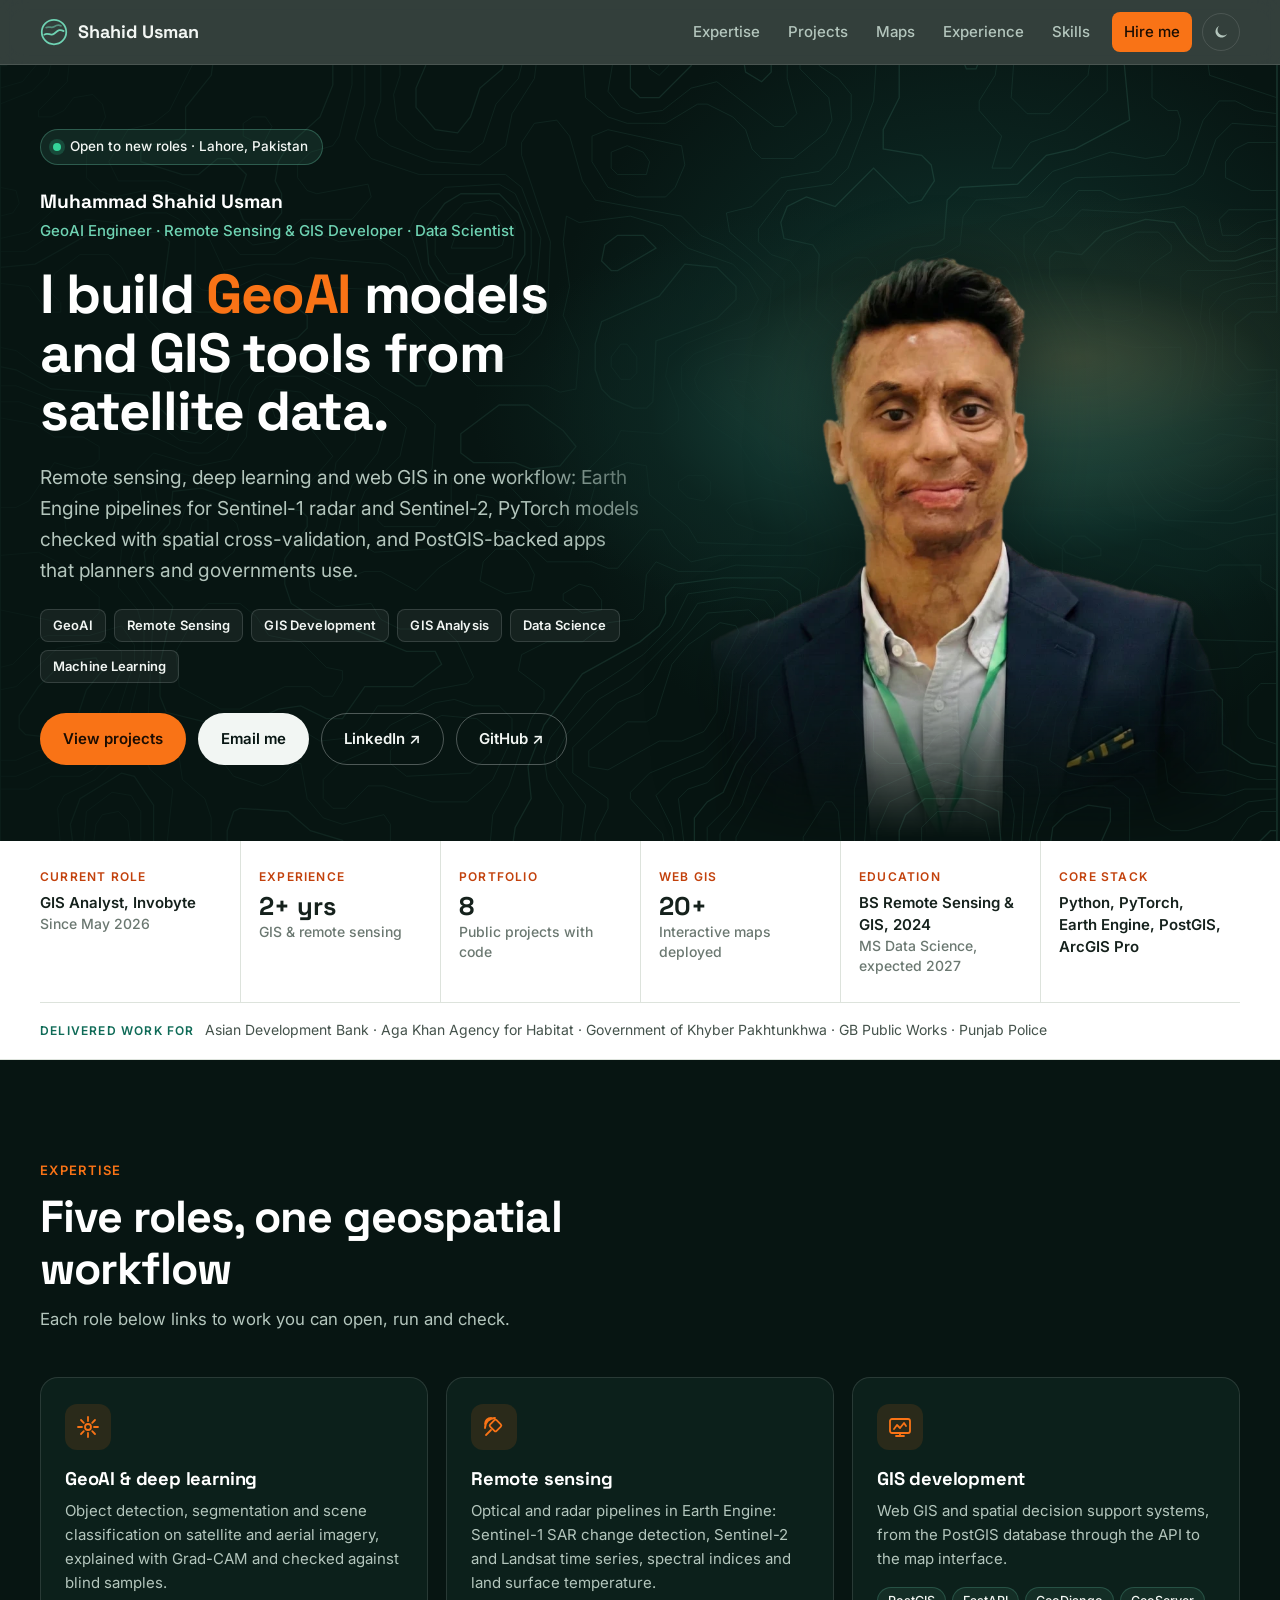
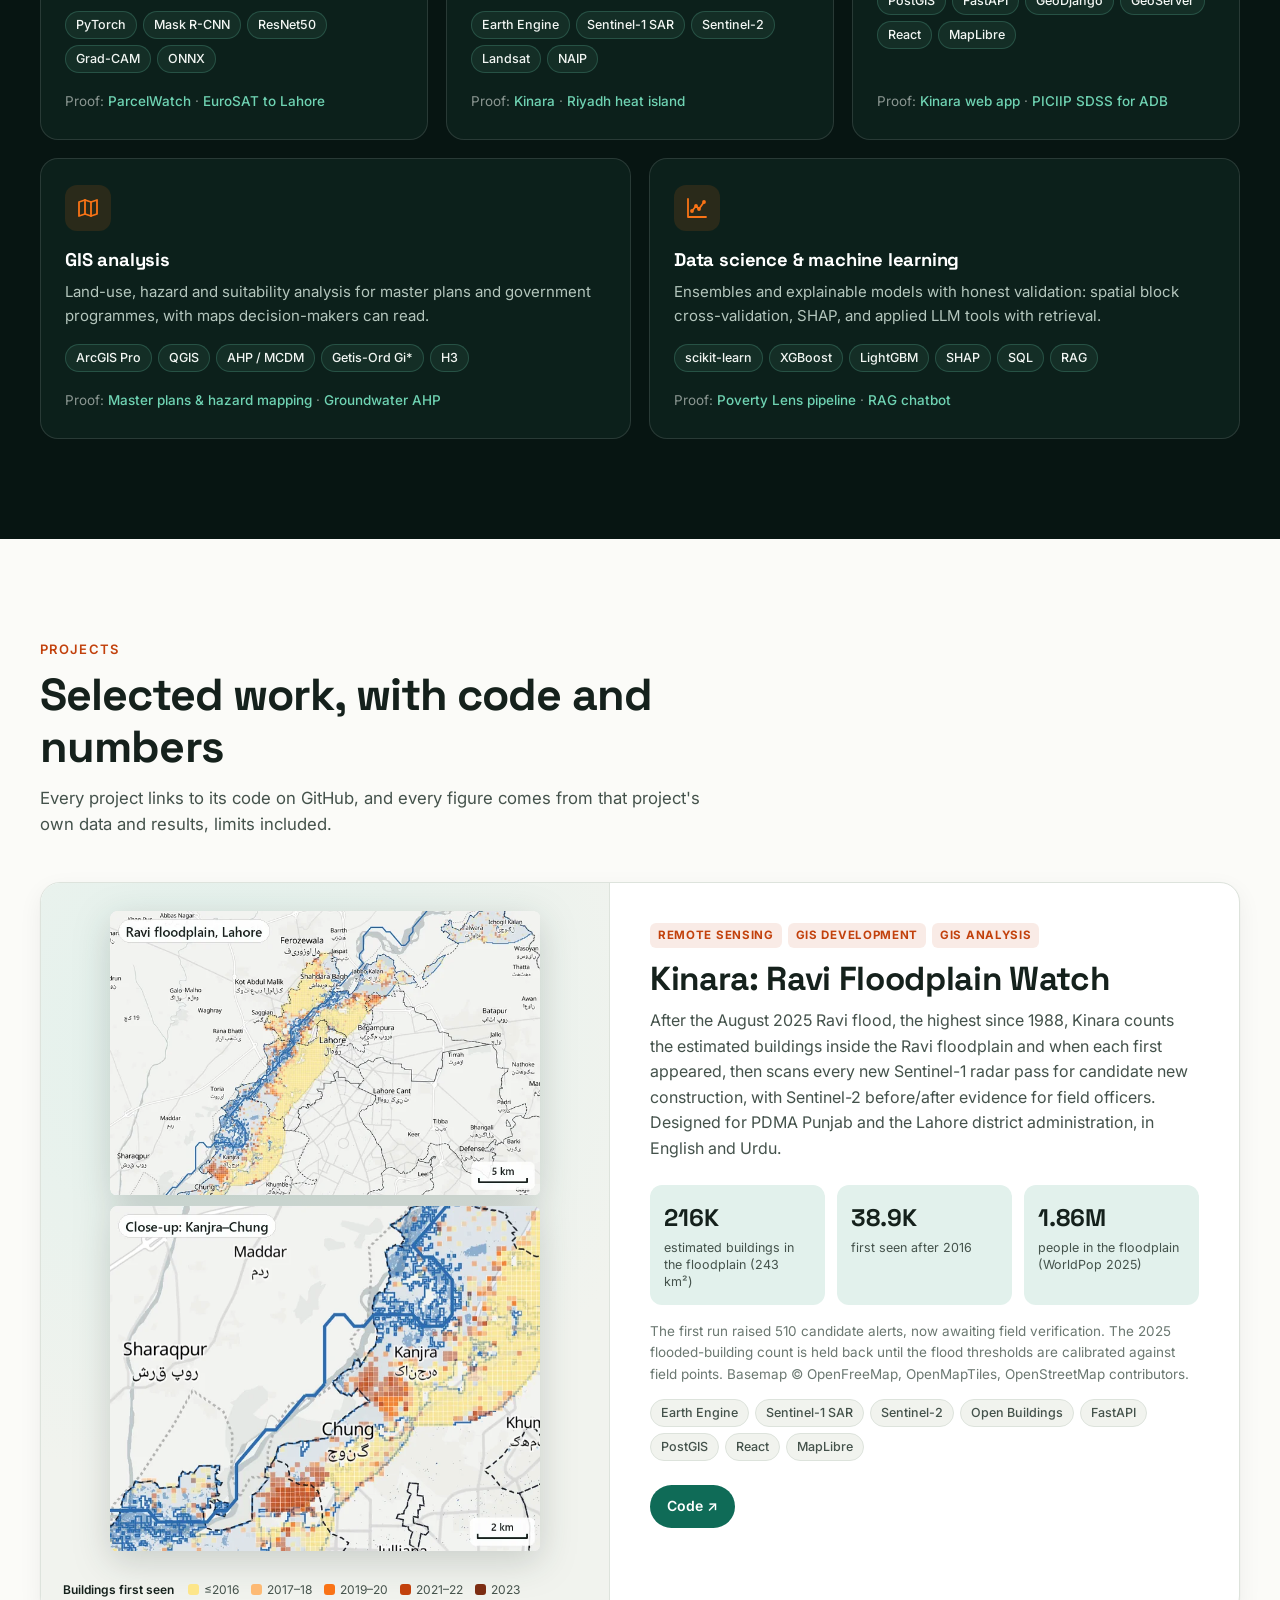
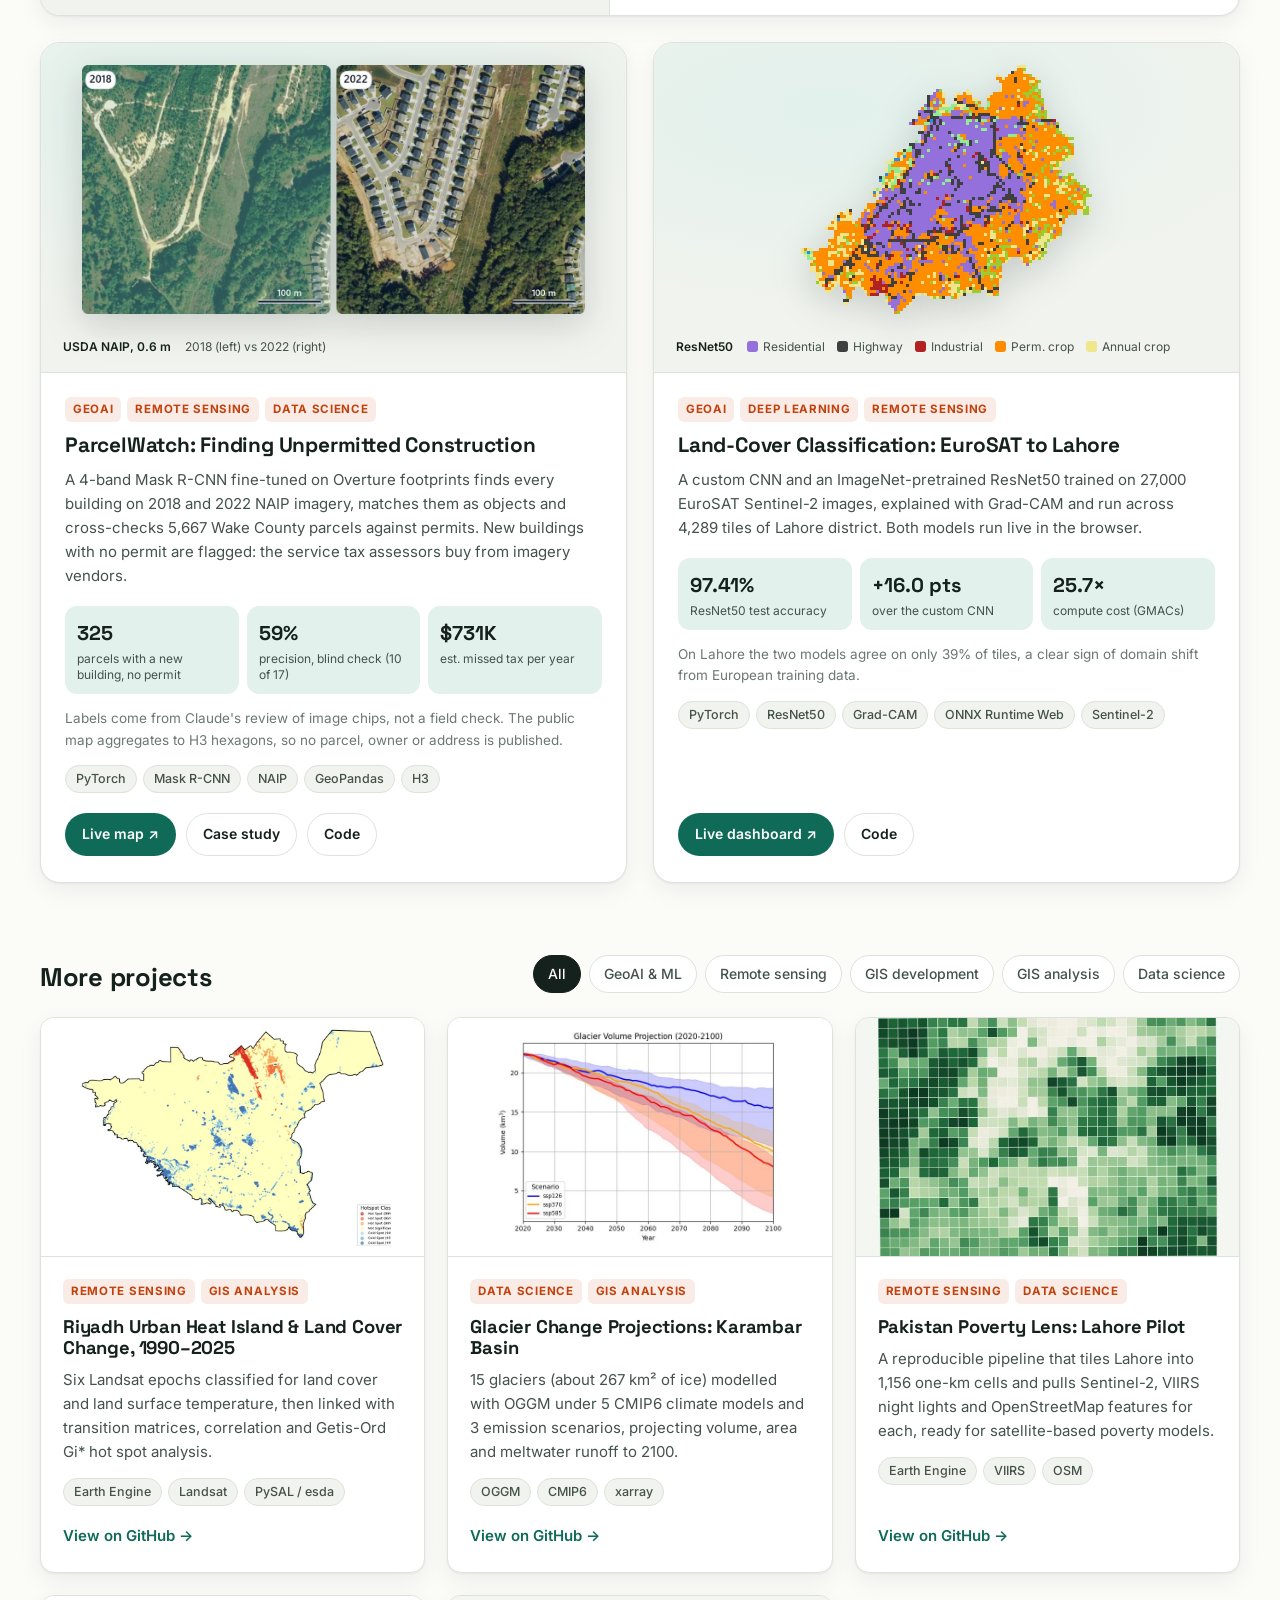
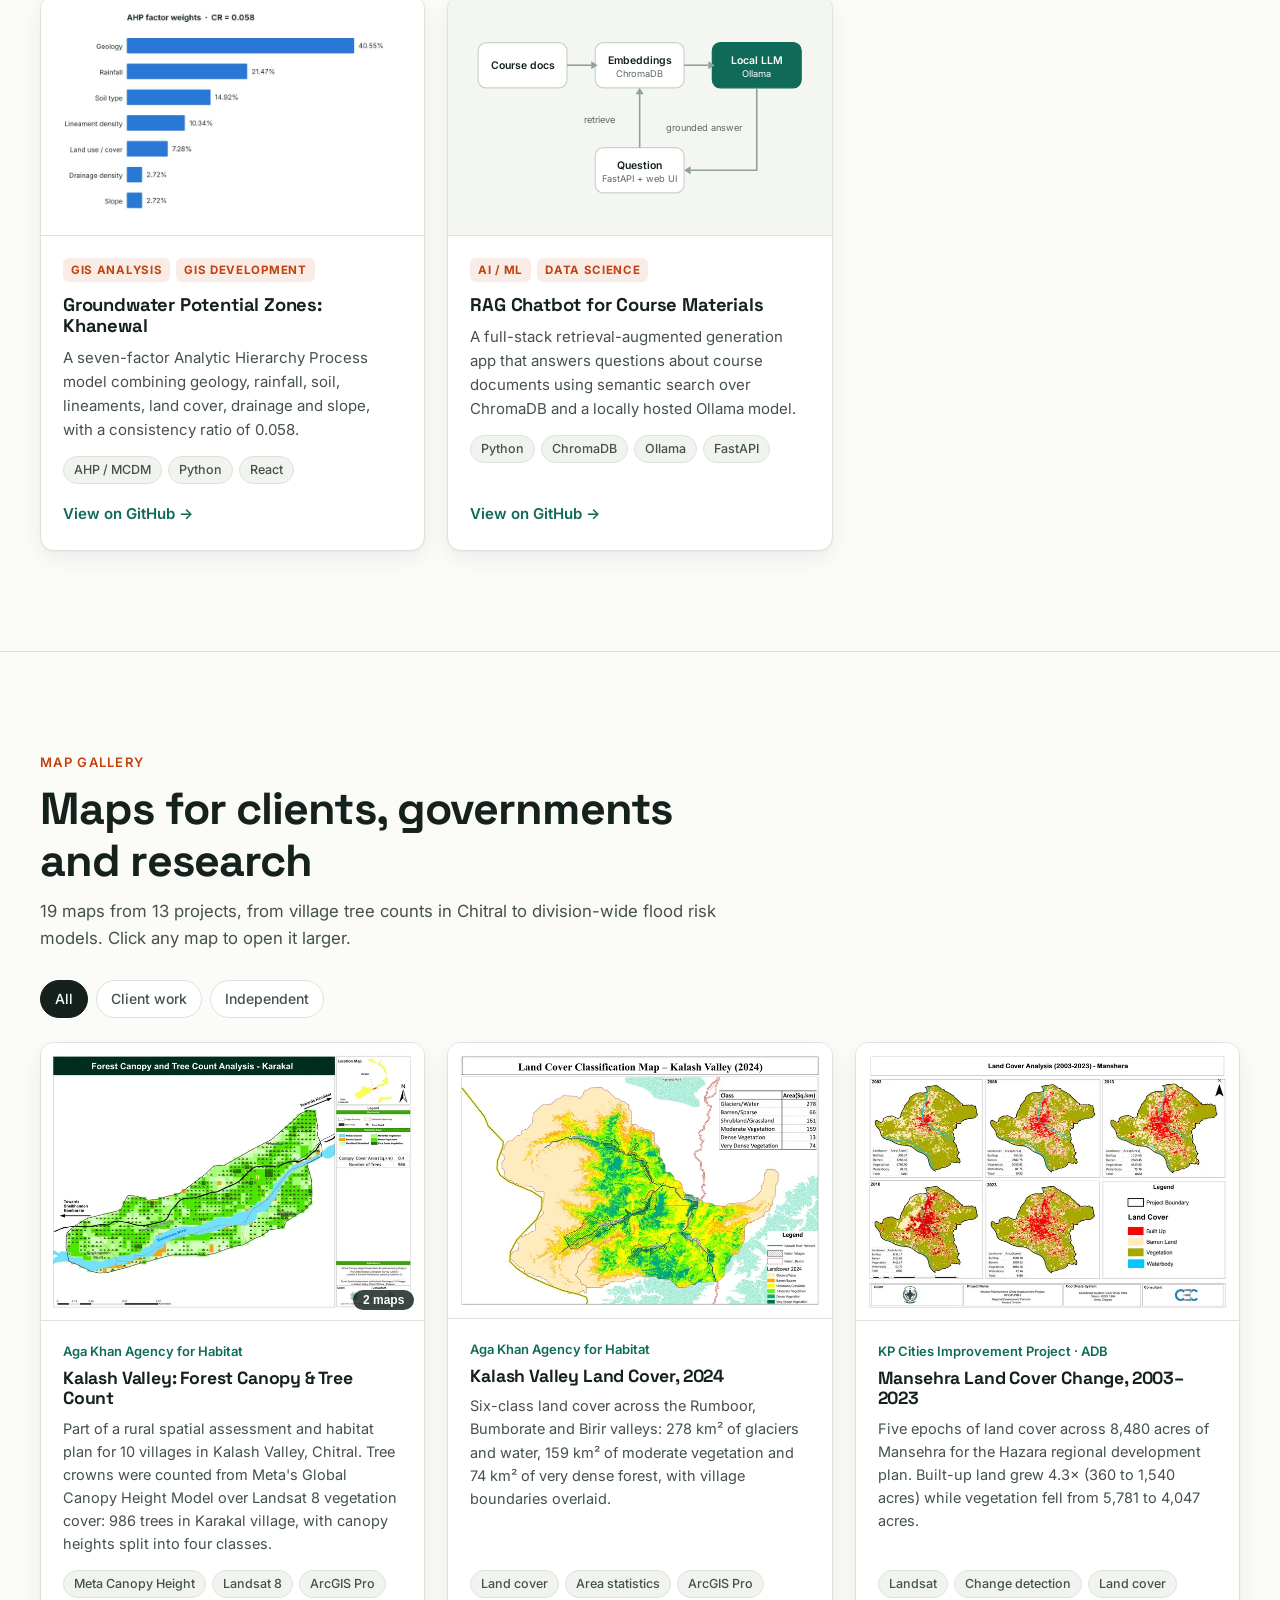
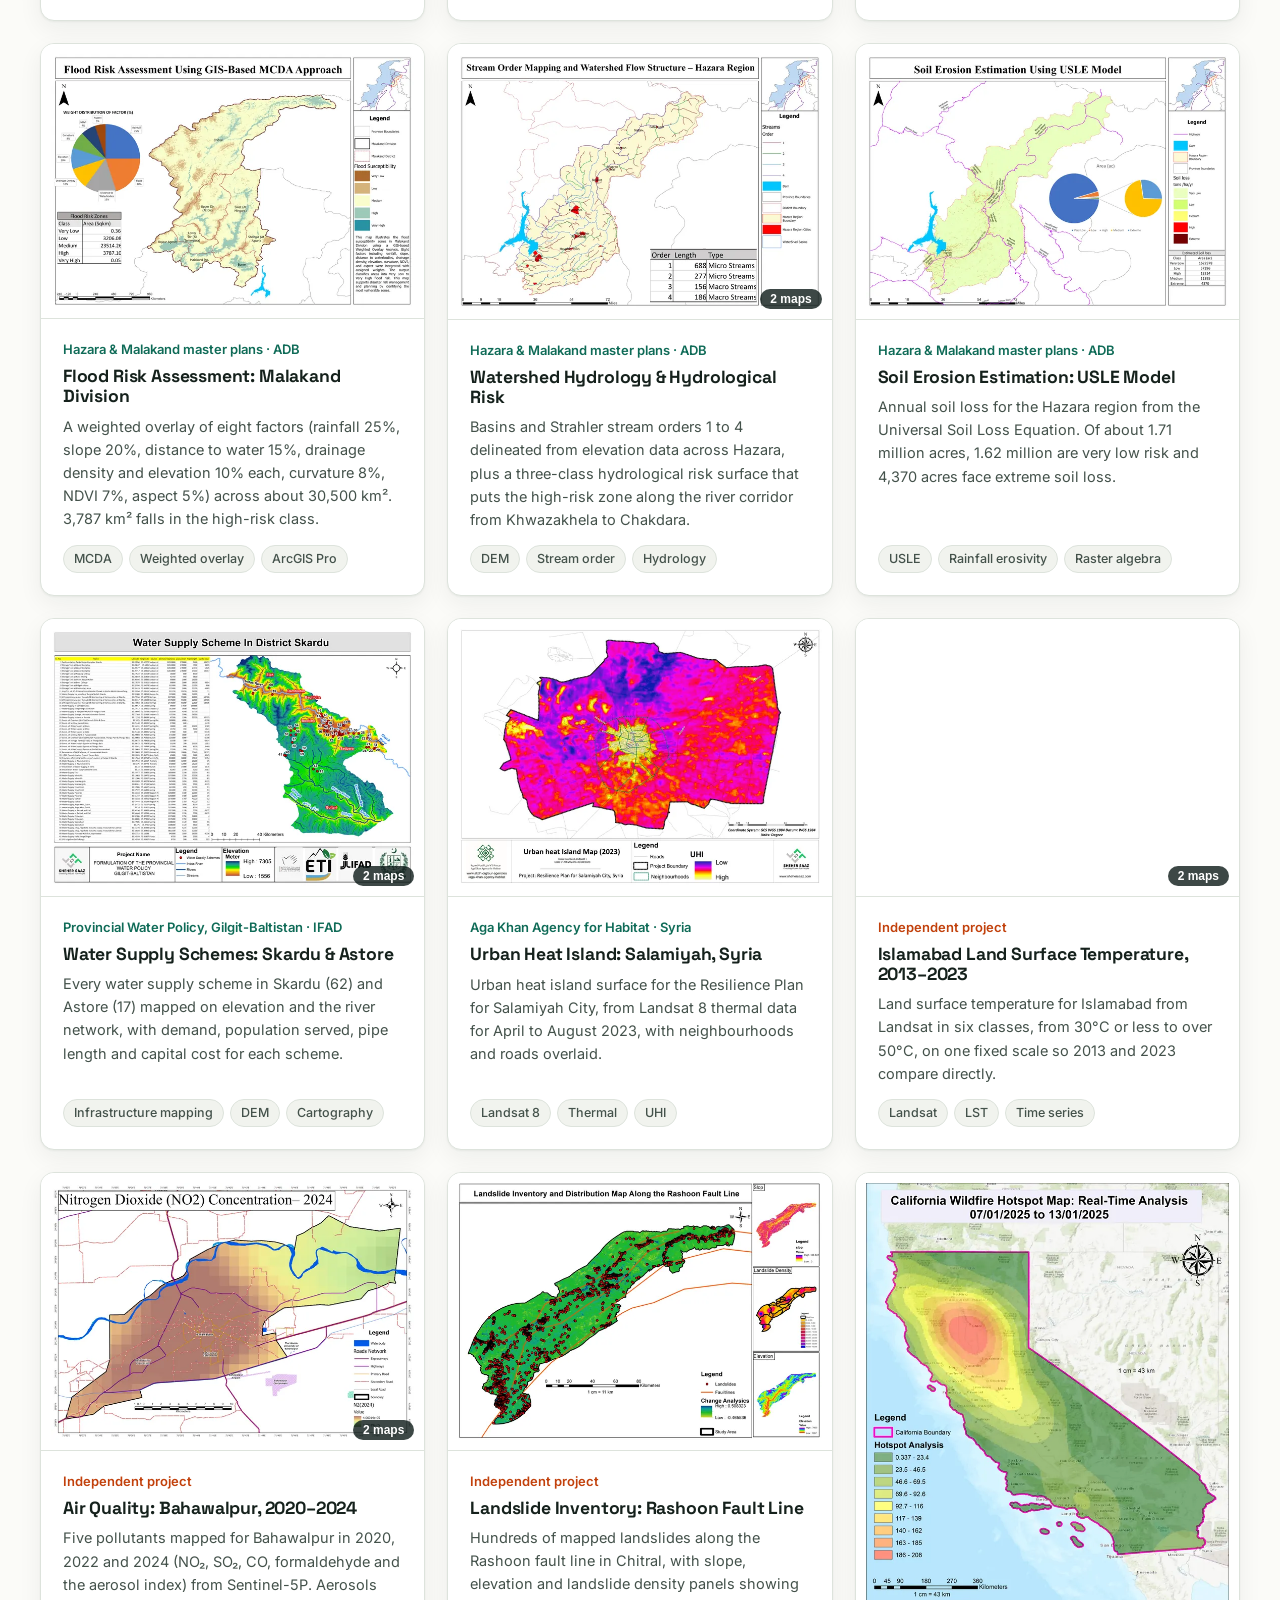
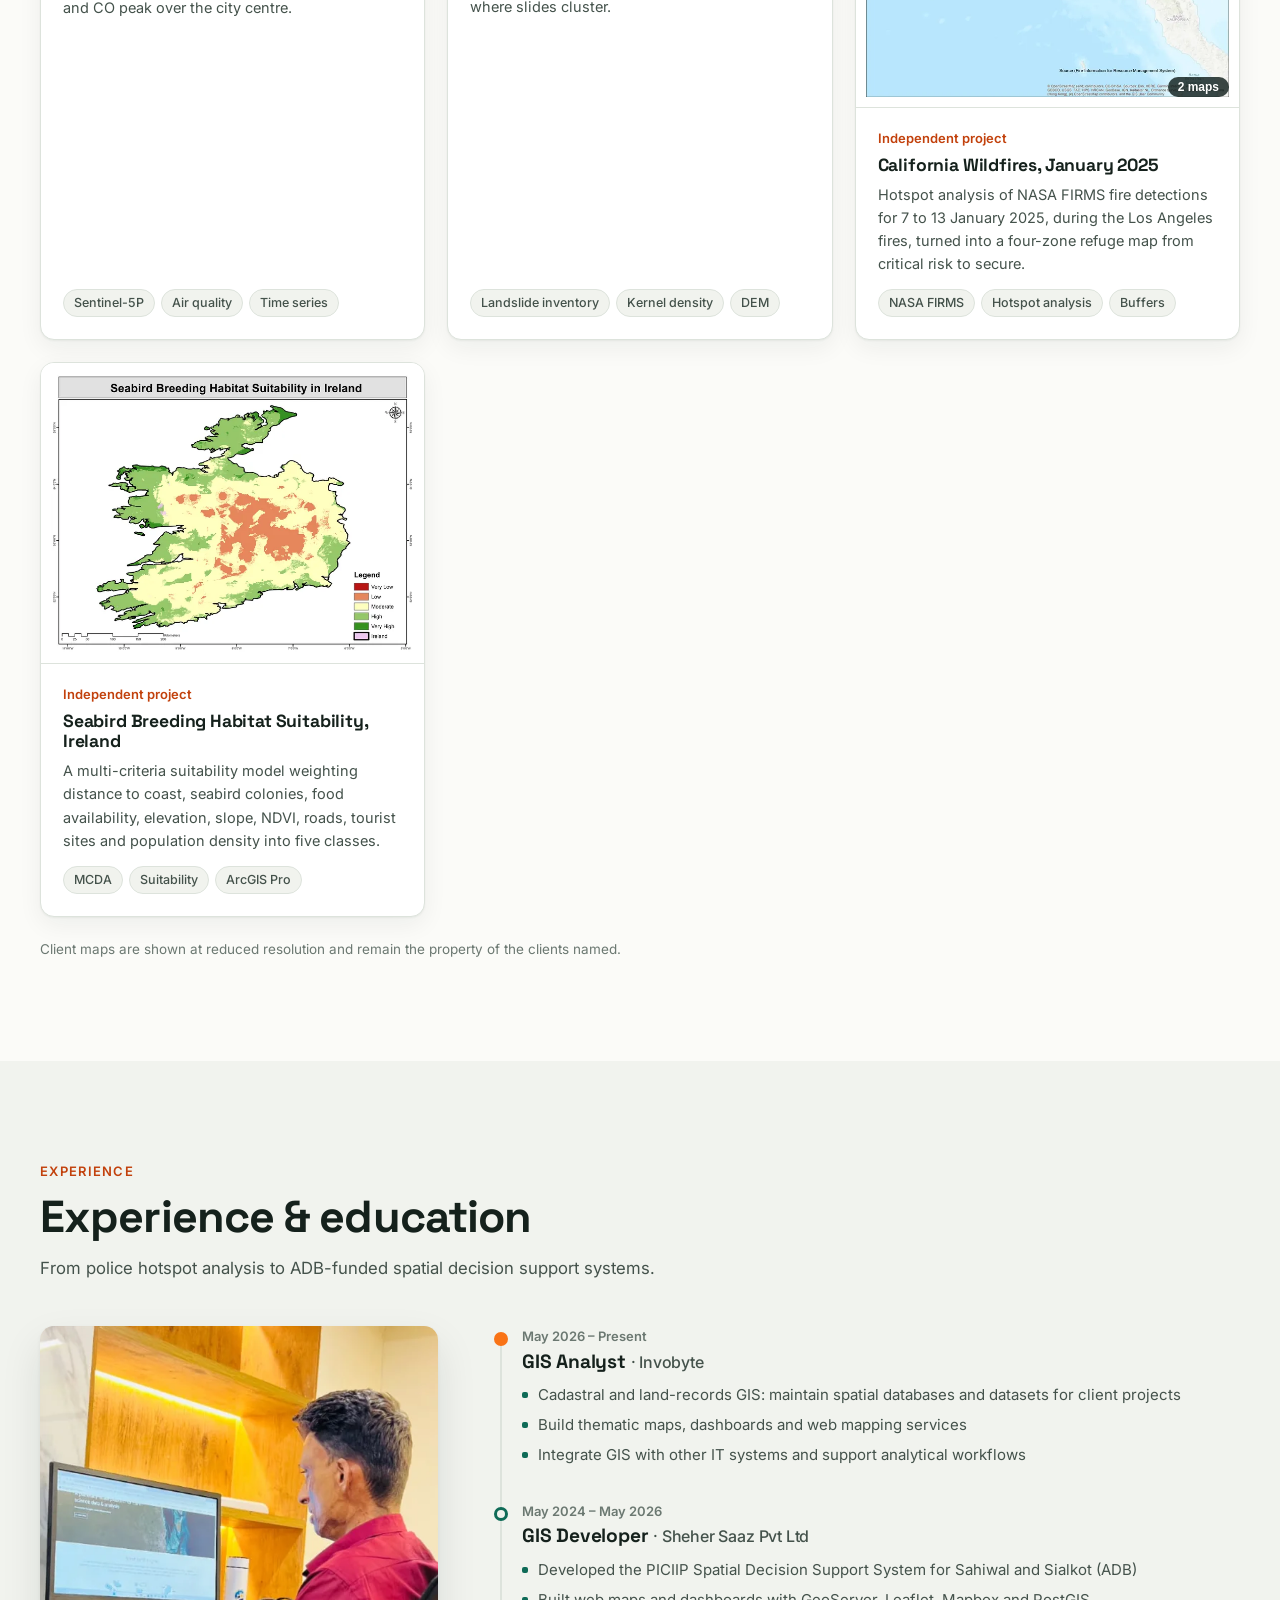
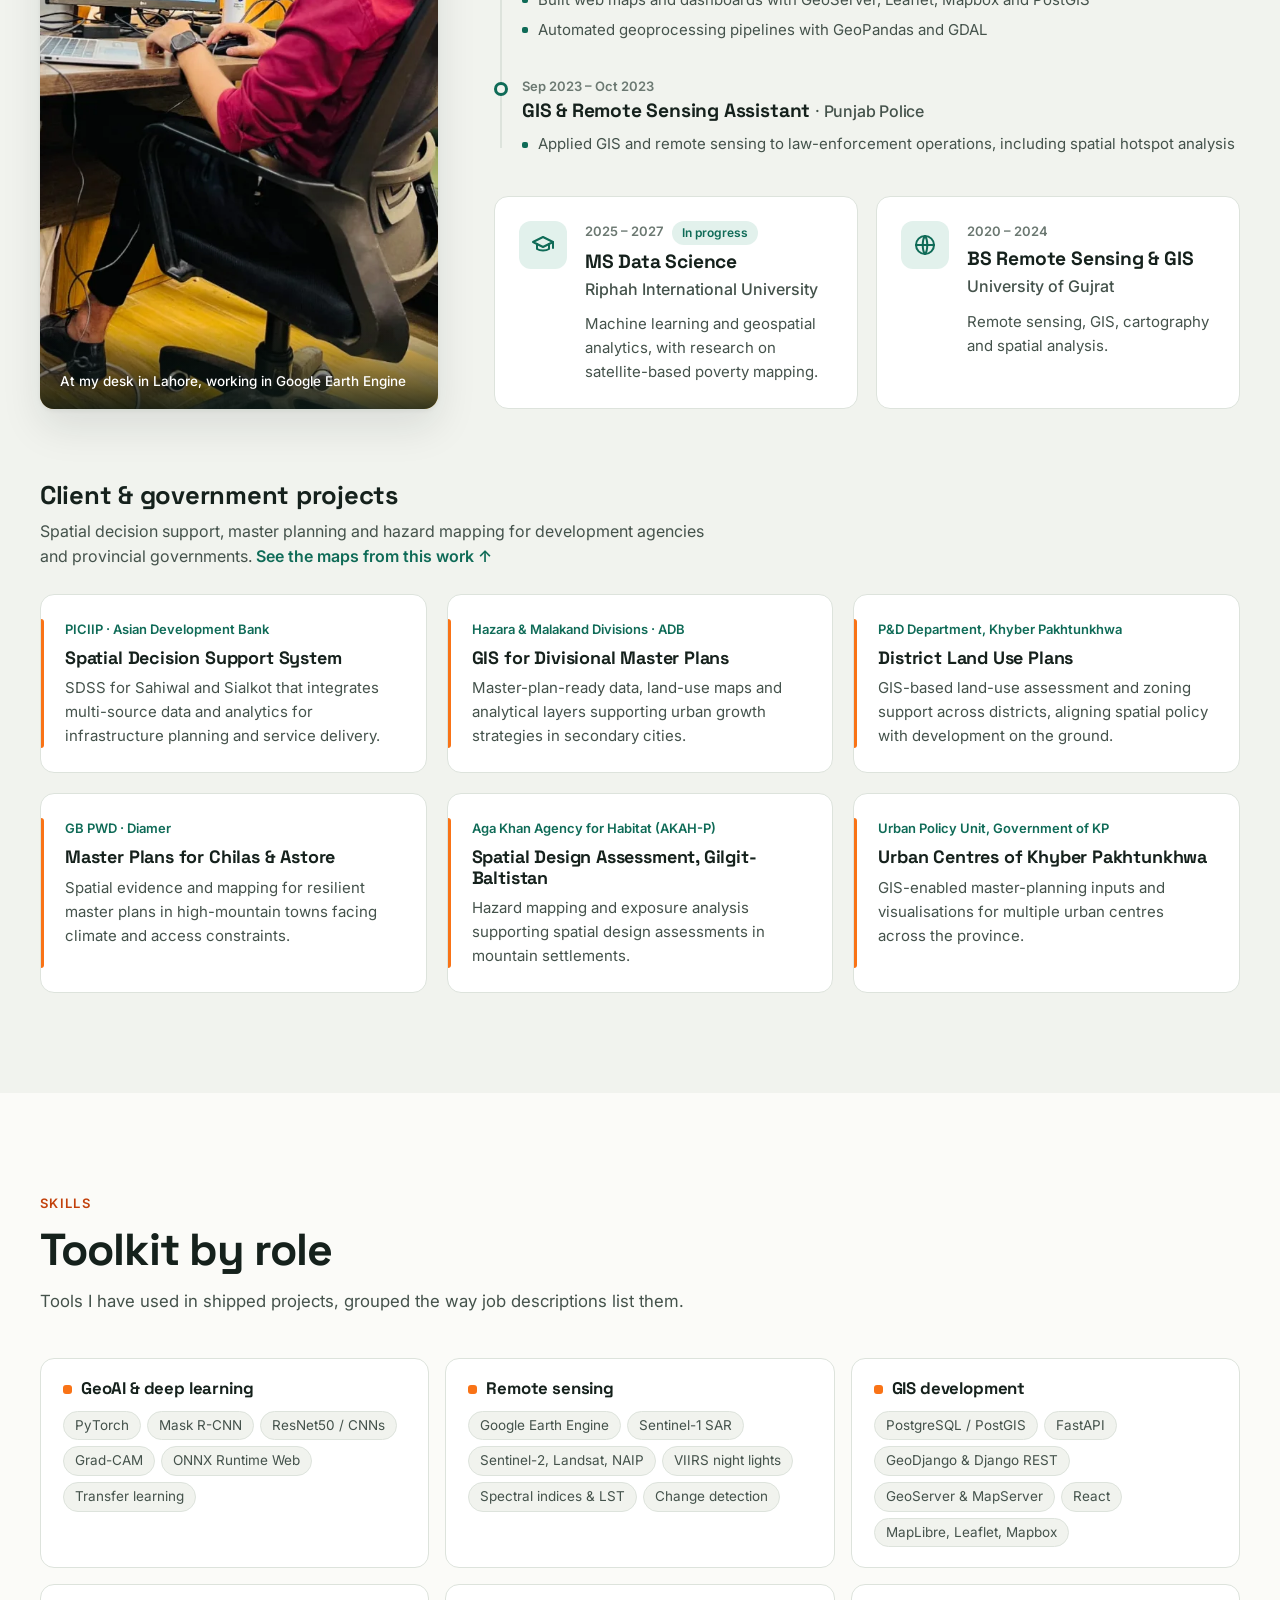
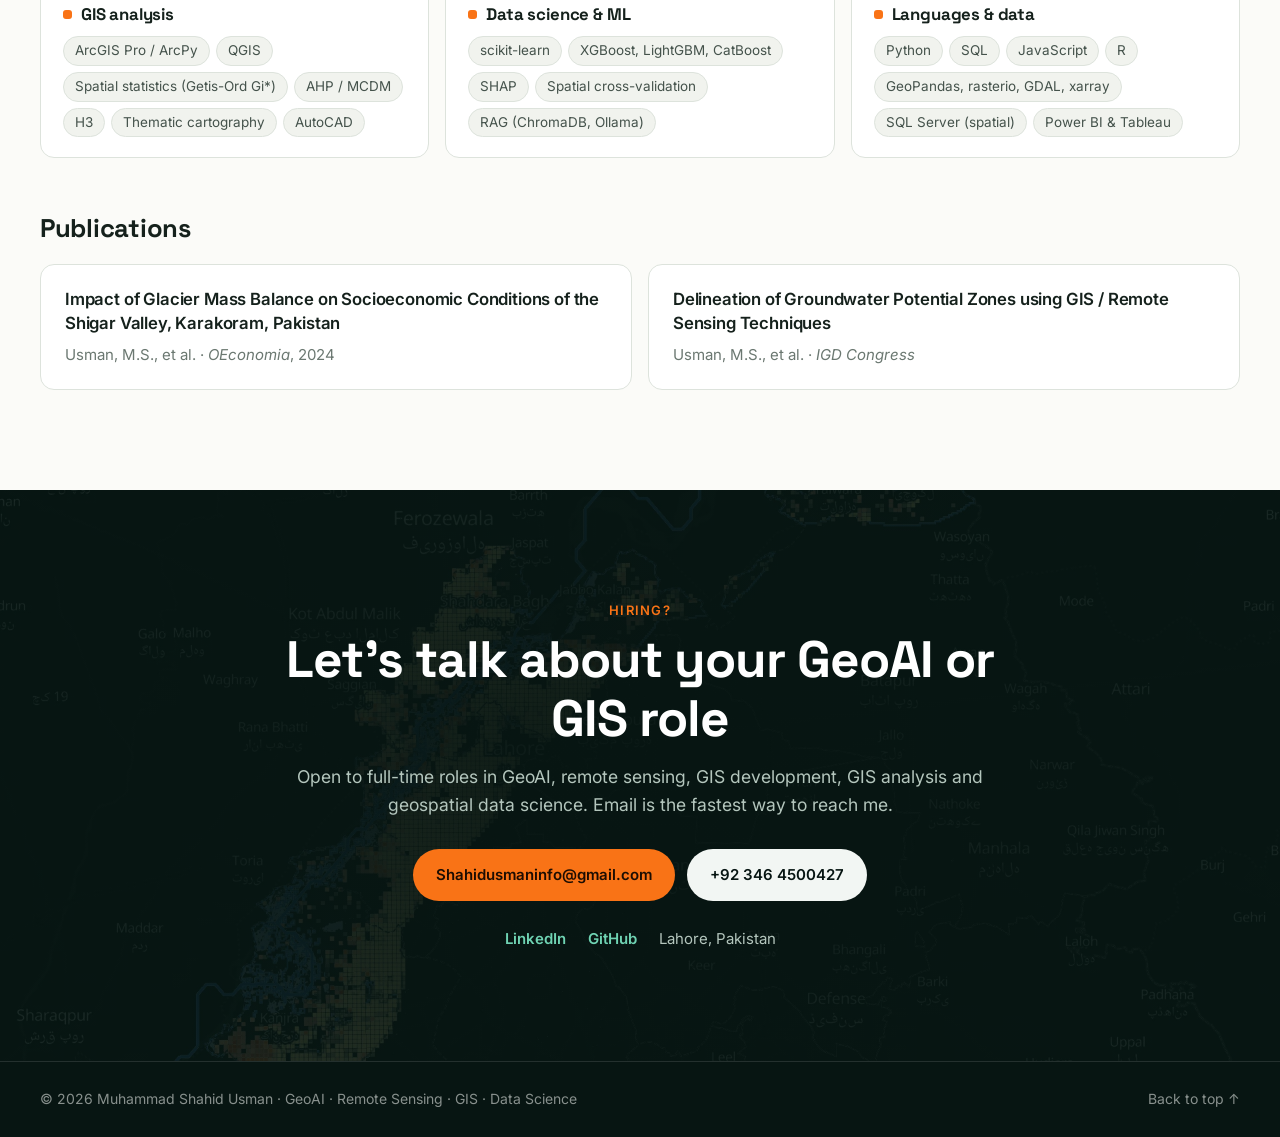
==== commit d9231604: "Update portfolio Claude-Session: https://claude.ai/code/session_01Japdb1kNcSXgNWWmQAKsyu" ====
--- a/index.html
+++ b/index.html
@@ -3,14 +3,14 @@
 <head>
   <meta charset="UTF-8">
   <meta name="viewport" content="width=device-width, initial-scale=1.0">
-  <title>Muhammad Shahid Usman | GeoAI &amp; GIS Developer, Lahore</title>
+  <title>Shahid Usman | GeoAI &amp; GIS Developer, Lahore</title>
   <meta name="description" content="GeoAI engineer, remote sensing &amp; GIS developer and data scientist in Lahore: deep learning on satellite imagery, Earth Engine, PostGIS. Open to roles.">
   <meta name="author" content="Muhammad Shahid Usman">
   <meta name="robots" content="index, follow, max-image-preview:large">
   <meta name="google-site-verification" content="B8L-ftocAJqtid1BVoplPyD_L55EFyCCHYXDsxm8spM" />
   <link rel="canonical" href="https://muhammadshahidusman.github.io/">
   <link rel="icon" href="favicon.svg" type="image/svg+xml">
-  <meta property="og:title" content="Muhammad Shahid Usman | GeoAI &amp; GIS Developer, Lahore">
+  <meta property="og:title" content="Shahid Usman | GeoAI &amp; GIS Developer, Lahore">
   <meta property="og:description" content="GeoAI, remote sensing, GIS development and geospatial data science. Projects with code, metrics and live demos.">
   <meta property="og:type" content="profile">
   <meta property="og:url" content="https://muhammadshahidusman.github.io/">
@@ -24,6 +24,7 @@
     "@context": "https://schema.org",
     "@type": "Person",
     "name": "Muhammad Shahid Usman",
+    "alternateName": ["Shahid Usman"],
     "jobTitle": "GeoAI Engineer, Remote Sensing & GIS Developer, Data Scientist",
     "url": "https://muhammadshahidusman.github.io/",
     "image": "https://muhammadshahidusman.github.io/assets/img/portrait-cutout.webp",
@@ -35,14 +36,21 @@
       { "@type": "CollegeOrUniversity", "name": "Riphah International University" }
     ],
     "knowsAbout": ["GeoAI", "Remote sensing", "GIS development", "GIS analysis", "Data science", "Machine learning", "Deep learning", "Google Earth Engine", "Sentinel-1 SAR", "PostGIS", "PyTorch"],
-    "sameAs": ["https://www.linkedin.com/in/shahidusmaninfo/", "https://github.com/Muhammadshahidusman"]
+    "sameAs": [
+      "https://www.linkedin.com/in/shahidusmaninfo/",
+      "https://github.com/Muhammadshahidusman",
+      "https://huggingface.co/Muhammadshahidusman",
+      "https://scholar.google.com/citations?user=73pGPBgAAAAJ",
+      "https://orcid.org/0009-0006-9257-9874",
+      "https://www.kaggle.com/muhammadshahidusman"
+    ]
   }
   </script>
   <link rel="preconnect" href="https://fonts.googleapis.com">
   <link rel="preconnect" href="https://fonts.gstatic.com" crossorigin>
   <link href="https://fonts.googleapis.com/css2?family=Inter:wght@400;500;600&family=Space+Grotesk:wght@500;600;700&display=swap" rel="stylesheet">
   <link rel="preload" as="image" href="assets/img/portrait-cutout.webp">
-  <link rel="stylesheet" href="style.css?v=11">
+  <link rel="stylesheet" href="style.css?v=12">
 </head>
 <body>
   <a class="skip" href="#main">Skip to content</a>
@@ -57,6 +65,7 @@
       <nav id="navMenu" aria-label="Main">
         <a href="#expertise">Expertise</a>
         <a href="#work">Projects</a>
+        <a href="#maps">Maps</a>
         <a href="#experience">Experience</a>
         <a href="#skills">Skills</a>
         <a class="nav-cta" href="#contact">Hire me</a>
@@ -348,6 +357,195 @@
         </div>
       </div>
     </section>
+
+    <!-- MAP GALLERY: compressed WebP versions of client and independent maps -->
+    <section id="maps" class="section section-maps">
+      <div class="wrap">
+        <div class="section-head">
+          <p class="kicker">Map gallery</p>
+          <h2>Maps for clients, governments and research</h2>
+          <p>19 maps from 13 projects, from village tree counts in Chitral to division-wide flood risk models. Click any map to open it larger.</p>
+        </div>
+        <div class="map-filters" role="group" aria-label="Filter maps">
+          <button class="chip is-on" data-mapfilter="all" aria-pressed="true">All</button>
+          <button class="chip" data-mapfilter="client" aria-pressed="false">Client work</button>
+          <button class="chip" data-mapfilter="own" aria-pressed="false">Independent</button>
+        </div>
+        <div class="map-grid">
+          <article class="map-card reveal" data-group="client">
+            <button class="map-thumb" type="button" data-maps="[{&quot;src&quot;: &quot;assets/maps/karakal-tree-count.webp&quot;, &quot;w&quot;: 1600, &quot;h&quot;: 1132, &quot;alt&quot;: &quot;Forest canopy and tree count map of Karakal village along the Bumborate River, with vegetation cover classes and tree symbols&quot;, &quot;cap&quot;: &quot;Forest canopy and tree count, Karakal: 986 trees&quot;}, {&quot;src&quot;: &quot;assets/maps/karakal-canopy-height.webp&quot;, &quot;w&quot;: 1600, &quot;h&quot;: 1132, &quot;alt&quot;: &quot;Canopy height map of Karakal village in four height classes, with an area table and bar chart&quot;, &quot;cap&quot;: &quot;Vertical structure of the forest canopy, Karakal&quot;}]" aria-label="Open Kalash Valley: Forest Canopy &amp; Tree Count maps">
+              <img src="assets/maps/karakal-tree-count-thumb.webp" width="720" height="509" loading="lazy" decoding="async" alt="Forest canopy and tree count map of Karakal village along the Bumborate River, with vegetation cover classes and tree symbols">
+              <span class="map-count">2 maps</span>
+            </button>
+            <div class="map-body">
+              <p class="map-client">Aga Khan Agency for Habitat</p>
+              <h3>Kalash Valley: Forest Canopy &amp; Tree Count</h3>
+              <p>Part of a rural spatial assessment and habitat plan for 10 villages in Kalash Valley, Chitral. Tree crowns were counted from Meta's Global Canopy Height Model over Landsat 8 vegetation cover: 986 trees in Karakal village, with canopy heights split into four classes.</p>
+              <ul class="tags"><li>Meta Canopy Height</li><li>Landsat 8</li><li>ArcGIS Pro</li></ul>
+            </div>
+          </article>
+          <article class="map-card reveal" data-group="client">
+            <button class="map-thumb" type="button" data-maps="[{&quot;src&quot;: &quot;assets/maps/kalash-valley-land-cover.webp&quot;, &quot;w&quot;: 1600, &quot;h&quot;: 1123, &quot;alt&quot;: &quot;Land cover classification of Kalash Valley in 2024 in six classes, with an area table in square kilometres&quot;, &quot;cap&quot;: &quot;Land cover classification, Kalash Valley, 2024&quot;}]" aria-label="Open Kalash Valley Land Cover, 2024 map">
+              <img src="assets/maps/kalash-valley-land-cover-thumb.webp" width="720" height="505" loading="lazy" decoding="async" alt="Land cover classification of Kalash Valley in 2024 in six classes, with an area table in square kilometres">
+              
+            </button>
+            <div class="map-body">
+              <p class="map-client">Aga Khan Agency for Habitat</p>
+              <h3>Kalash Valley Land Cover, 2024</h3>
+              <p>Six-class land cover across the Rumboor, Bumborate and Birir valleys: 278 km² of glaciers and water, 159 km² of moderate vegetation and 74 km² of very dense forest, with village boundaries overlaid.</p>
+              <ul class="tags"><li>Land cover</li><li>Area statistics</li><li>ArcGIS Pro</li></ul>
+            </div>
+          </article>
+          <article class="map-card reveal" data-group="client">
+            <button class="map-thumb" type="button" data-maps="[{&quot;src&quot;: &quot;assets/maps/mansehra-land-cover.webp&quot;, &quot;w&quot;: 1600, &quot;h&quot;: 1130, &quot;alt&quot;: &quot;Five land cover maps of Mansehra for 2003, 2008, 2013, 2018 and 2023, showing built-up area in red spreading across vegetation&quot;, &quot;cap&quot;: &quot;Land cover analysis, Mansehra, 2003–2023&quot;}]" aria-label="Open Mansehra Land Cover Change, 2003–2023 map">
+              <img src="assets/maps/mansehra-land-cover-thumb.webp" width="720" height="509" loading="lazy" decoding="async" alt="Five land cover maps of Mansehra for 2003, 2008, 2013, 2018 and 2023, showing built-up area in red spreading across vegetation">
+              
+            </button>
+            <div class="map-body">
+              <p class="map-client">KP Cities Improvement Project · ADB</p>
+              <h3>Mansehra Land Cover Change, 2003–2023</h3>
+              <p>Five epochs of land cover across 8,480 acres of Mansehra for the Hazara regional development plan. Built-up land grew 4.3× (360 to 1,540 acres) while vegetation fell from 5,781 to 4,047 acres.</p>
+              <ul class="tags"><li>Landsat</li><li>Change detection</li><li>Land cover</li></ul>
+            </div>
+          </article>
+          <article class="map-card reveal" data-group="client">
+            <button class="map-thumb" type="button" data-maps="[{&quot;src&quot;: &quot;assets/maps/malakand-flood-risk.webp&quot;, &quot;w&quot;: 1600, &quot;h&quot;: 1123, &quot;alt&quot;: &quot;Flood susceptibility map of Malakand Division in five classes, with a pie chart of factor weights and an area table&quot;, &quot;cap&quot;: &quot;Flood risk assessment using GIS-based MCDA, Malakand Division&quot;}]" aria-label="Open Flood Risk Assessment: Malakand Division map">
+              <img src="assets/maps/malakand-flood-risk-thumb.webp" width="720" height="505" loading="lazy" decoding="async" alt="Flood susceptibility map of Malakand Division in five classes, with a pie chart of factor weights and an area table">
+              
+            </button>
+            <div class="map-body">
+              <p class="map-client">Hazara &amp; Malakand master plans · ADB</p>
+              <h3>Flood Risk Assessment: Malakand Division</h3>
+              <p>A weighted overlay of eight factors (rainfall 25%, slope 20%, distance to water 15%, drainage density and elevation 10% each, curvature 8%, NDVI 7%, aspect 5%) across about 30,500 km². 3,787 km² falls in the high-risk class.</p>
+              <ul class="tags"><li>MCDA</li><li>Weighted overlay</li><li>ArcGIS Pro</li></ul>
+            </div>
+          </article>
+          <article class="map-card reveal" data-group="client">
+            <button class="map-thumb" type="button" data-maps="[{&quot;src&quot;: &quot;assets/maps/hazara-stream-order.webp&quot;, &quot;w&quot;: 1600, &quot;h&quot;: 1124, &quot;alt&quot;: &quot;Stream order map of the Hazara region with streams coloured by Strahler order 1 to 4 and a stream length table&quot;, &quot;cap&quot;: &quot;Stream order mapping and watershed flow structure, Hazara&quot;}, {&quot;src&quot;: &quot;assets/maps/hazara-hydrological-risk.webp&quot;, &quot;w&quot;: 1600, &quot;h&quot;: 1124, &quot;alt&quot;: &quot;Hydrological risk map in three classes, with a high-risk zone in red along the river corridor&quot;, &quot;cap&quot;: &quot;Hydrological risk across watershed basins&quot;}]" aria-label="Open Watershed Hydrology &amp; Hydrological Risk maps">
+              <img src="assets/maps/hazara-stream-order-thumb.webp" width="720" height="506" loading="lazy" decoding="async" alt="Stream order map of the Hazara region with streams coloured by Strahler order 1 to 4 and a stream length table">
+              <span class="map-count">2 maps</span>
+            </button>
+            <div class="map-body">
+              <p class="map-client">Hazara &amp; Malakand master plans · ADB</p>
+              <h3>Watershed Hydrology &amp; Hydrological Risk</h3>
+              <p>Basins and Strahler stream orders 1 to 4 delineated from elevation data across Hazara, plus a three-class hydrological risk surface that puts the high-risk zone along the river corridor from Khwazakhela to Chakdara.</p>
+              <ul class="tags"><li>DEM</li><li>Stream order</li><li>Hydrology</li></ul>
+            </div>
+          </article>
+          <article class="map-card reveal" data-group="client">
+            <button class="map-thumb" type="button" data-maps="[{&quot;src&quot;: &quot;assets/maps/hazara-soil-erosion.webp&quot;, &quot;w&quot;: 1600, &quot;h&quot;: 1124, &quot;alt&quot;: &quot;Soil erosion map of the Hazara region in five soil loss classes, with pie charts and an area table&quot;, &quot;cap&quot;: &quot;Soil erosion estimation using the USLE model, Hazara&quot;}]" aria-label="Open Soil Erosion Estimation: USLE Model map">
+              <img src="assets/maps/hazara-soil-erosion-thumb.webp" width="720" height="506" loading="lazy" decoding="async" alt="Soil erosion map of the Hazara region in five soil loss classes, with pie charts and an area table">
+              
+            </button>
+            <div class="map-body">
+              <p class="map-client">Hazara &amp; Malakand master plans · ADB</p>
+              <h3>Soil Erosion Estimation: USLE Model</h3>
+              <p>Annual soil loss for the Hazara region from the Universal Soil Loss Equation. Of about 1.71 million acres, 1.62 million are very low risk and 4,370 acres face extreme soil loss.</p>
+              <ul class="tags"><li>USLE</li><li>Rainfall erosivity</li><li>Raster algebra</li></ul>
+            </div>
+          </article>
+          <article class="map-card reveal" data-group="client">
+            <button class="map-thumb" type="button" data-maps="[{&quot;src&quot;: &quot;assets/maps/skardu-water-supply.webp&quot;, &quot;w&quot;: 1600, &quot;h&quot;: 1132, &quot;alt&quot;: &quot;Map of 62 water supply schemes in District Skardu on an elevation surface, with a table of scheme details&quot;, &quot;cap&quot;: &quot;Water supply schemes, District Skardu&quot;}, {&quot;src&quot;: &quot;assets/maps/astore-water-supply.webp&quot;, &quot;w&quot;: 1600, &quot;h&quot;: 1141, &quot;alt&quot;: &quot;Map of 17 water supply schemes in District Astore on an elevation surface, with a table of scheme details&quot;, &quot;cap&quot;: &quot;Water supply schemes, District Astore&quot;}]" aria-label="Open Water Supply Schemes: Skardu &amp; Astore maps">
+              <img src="assets/maps/skardu-water-supply-thumb.webp" width="720" height="509" loading="lazy" decoding="async" alt="Map of 62 water supply schemes in District Skardu on an elevation surface, with a table of scheme details">
+              <span class="map-count">2 maps</span>
+            </button>
+            <div class="map-body">
+              <p class="map-client">Provincial Water Policy, Gilgit-Baltistan · IFAD</p>
+              <h3>Water Supply Schemes: Skardu &amp; Astore</h3>
+              <p>Every water supply scheme in Skardu (62) and Astore (17) mapped on elevation and the river network, with demand, population served, pipe length and capital cost for each scheme.</p>
+              <ul class="tags"><li>Infrastructure mapping</li><li>DEM</li><li>Cartography</li></ul>
+            </div>
+          </article>
+          <article class="map-card reveal" data-group="client">
+            <button class="map-thumb" type="button" data-maps="[{&quot;src&quot;: &quot;assets/maps/salamiyah-uhi.webp&quot;, &quot;w&quot;: 1600, &quot;h&quot;: 1133, &quot;alt&quot;: &quot;Urban heat island map of Salamiyah, Syria, from low in purple to high in yellow, hottest in the city core&quot;, &quot;cap&quot;: &quot;Urban heat island map, Salamiyah, 2023&quot;}]" aria-label="Open Urban Heat Island: Salamiyah, Syria map">
+              <img src="assets/maps/salamiyah-uhi-thumb.webp" width="720" height="510" loading="lazy" decoding="async" alt="Urban heat island map of Salamiyah, Syria, from low in purple to high in yellow, hottest in the city core">
+              
+            </button>
+            <div class="map-body">
+              <p class="map-client">Aga Khan Agency for Habitat · Syria</p>
+              <h3>Urban Heat Island: Salamiyah, Syria</h3>
+              <p>Urban heat island surface for the Resilience Plan for Salamiyah City, from Landsat 8 thermal data for April to August 2023, with neighbourhoods and roads overlaid.</p>
+              <ul class="tags"><li>Landsat 8</li><li>Thermal</li><li>UHI</li></ul>
+            </div>
+          </article>
+          <article class="map-card reveal" data-group="own">
+            <button class="map-thumb" type="button" data-maps="[{&quot;src&quot;: &quot;assets/maps/islamabad-lst-2023.webp&quot;, &quot;w&quot;: 2400, &quot;h&quot;: 1698, &quot;alt&quot;: &quot;Land surface temperature map of Islamabad in 2023 in six classes from 30°C to over 50°C&quot;, &quot;cap&quot;: &quot;Islamabad land surface temperature, 2023&quot;}, {&quot;src&quot;: &quot;assets/maps/islamabad-lst-2013.webp&quot;, &quot;w&quot;: 2400, &quot;h&quot;: 1698, &quot;alt&quot;: &quot;Land surface temperature map of Islamabad in 2013 in six classes from 30°C to over 50°C&quot;, &quot;cap&quot;: &quot;Islamabad land surface temperature, 2013&quot;}]" aria-label="Open Islamabad Land Surface Temperature, 2013–2023 maps">
+              <img src="assets/maps/islamabad-lst-2023-thumb.webp" width="720" height="509" loading="lazy" decoding="async" alt="Land surface temperature map of Islamabad in 2023 in six classes from 30°C to over 50°C">
+              <span class="map-count">2 maps</span>
+            </button>
+            <div class="map-body">
+              <p class="map-client own">Independent project</p>
+              <h3>Islamabad Land Surface Temperature, 2013–2023</h3>
+              <p>Land surface temperature for Islamabad from Landsat in six classes, from 30°C or less to over 50°C, on one fixed scale so 2013 and 2023 compare directly.</p>
+              <ul class="tags"><li>Landsat</li><li>LST</li><li>Time series</li></ul>
+            </div>
+          </article>
+          <article class="map-card reveal" data-group="own">
+            <button class="map-thumb" type="button" data-maps="[{&quot;src&quot;: &quot;assets/maps/bahawalpur-no2-2024.webp&quot;, &quot;w&quot;: 2400, &quot;h&quot;: 1699, &quot;alt&quot;: &quot;Nitrogen dioxide concentration over Bahawalpur in 2024 on a gridded surface with roads and the river&quot;, &quot;cap&quot;: &quot;Nitrogen dioxide (NO₂), Bahawalpur, 2024&quot;}, {&quot;src&quot;: &quot;assets/maps/bahawalpur-aai-2024.webp&quot;, &quot;w&quot;: 2400, &quot;h&quot;: 1699, &quot;alt&quot;: &quot;Absorbing aerosol index over Bahawalpur in 2024, highest in red over the city centre&quot;, &quot;cap&quot;: &quot;Absorbing aerosol index, Bahawalpur, 2024&quot;}]" aria-label="Open Air Quality: Bahawalpur, 2020–2024 maps">
+              <img src="assets/maps/bahawalpur-no2-2024-thumb.webp" width="720" height="510" loading="lazy" decoding="async" alt="Nitrogen dioxide concentration over Bahawalpur in 2024 on a gridded surface with roads and the river">
+              <span class="map-count">2 maps</span>
+            </button>
+            <div class="map-body">
+              <p class="map-client own">Independent project</p>
+              <h3>Air Quality: Bahawalpur, 2020–2024</h3>
+              <p>Five pollutants mapped for Bahawalpur in 2020, 2022 and 2024 (NO₂, SO₂, CO, formaldehyde and the aerosol index) from Sentinel-5P. Aerosols and CO peak over the city centre.</p>
+              <ul class="tags"><li>Sentinel-5P</li><li>Air quality</li><li>Time series</li></ul>
+            </div>
+          </article>
+          <article class="map-card reveal" data-group="own">
+            <button class="map-thumb" type="button" data-maps="[{&quot;src&quot;: &quot;assets/maps/rashoon-landslides.webp&quot;, &quot;w&quot;: 2400, &quot;h&quot;: 1698, &quot;alt&quot;: &quot;Landslide inventory map with landslide points in red along fault lines, plus small slope, landslide density and elevation maps&quot;, &quot;cap&quot;: &quot;Landslide inventory and distribution along the Rashoon fault line&quot;}]" aria-label="Open Landslide Inventory: Rashoon Fault Line map">
+              <img src="assets/maps/rashoon-landslides-thumb.webp" width="720" height="509" loading="lazy" decoding="async" alt="Landslide inventory map with landslide points in red along fault lines, plus small slope, landslide density and elevation maps">
+              
+            </button>
+            <div class="map-body">
+              <p class="map-client own">Independent project</p>
+              <h3>Landslide Inventory: Rashoon Fault Line</h3>
+              <p>Hundreds of mapped landslides along the Rashoon fault line in Chitral, with slope, elevation and landslide density panels showing where slides cluster.</p>
+              <ul class="tags"><li>Landslide inventory</li><li>Kernel density</li><li>DEM</li></ul>
+            </div>
+          </article>
+          <article class="map-card reveal" data-group="own">
+            <button class="map-thumb" type="button" data-maps="[{&quot;src&quot;: &quot;assets/maps/california-wildfire-hotspots.webp&quot;, &quot;w&quot;: 2400, &quot;h&quot;: 3392, &quot;alt&quot;: &quot;California wildfire hotspot map for 7 to 13 January 2025, hottest in red in the north&quot;, &quot;cap&quot;: &quot;Wildfire hotspot analysis, California, 7–13 January 2025&quot;}, {&quot;src&quot;: &quot;assets/maps/california-wildfire-safe-zones.webp&quot;, &quot;w&quot;: 2400, &quot;h&quot;: 3392, &quot;alt&quot;: &quot;California refuge map in four zones: critical risk, high alert, moderate safety and secure&quot;, &quot;cap&quot;: &quot;Wildfire refuge map: California&#x27;s zones of safety&quot;}]" aria-label="Open California Wildfires, January 2025 maps">
+              <img src="assets/maps/california-wildfire-hotspots-thumb.webp" width="720" height="1018" loading="lazy" decoding="async" alt="California wildfire hotspot map for 7 to 13 January 2025, hottest in red in the north">
+              <span class="map-count">2 maps</span>
+            </button>
+            <div class="map-body">
+              <p class="map-client own">Independent project</p>
+              <h3>California Wildfires, January 2025</h3>
+              <p>Hotspot analysis of NASA FIRMS fire detections for 7 to 13 January 2025, during the Los Angeles fires, turned into a four-zone refuge map from critical risk to secure.</p>
+              <ul class="tags"><li>NASA FIRMS</li><li>Hotspot analysis</li><li>Buffers</li></ul>
+            </div>
+          </article>
+          <article class="map-card reveal" data-group="own">
+            <button class="map-thumb" type="button" data-maps="[{&quot;src&quot;: &quot;assets/maps/ireland-seabird-habitat.webp&quot;, &quot;w&quot;: 2400, &quot;h&quot;: 1848, &quot;alt&quot;: &quot;Habitat suitability map of Ireland in five classes, most suitable along the west coast&quot;, &quot;cap&quot;: &quot;Seabird breeding habitat suitability, Ireland&quot;}]" aria-label="Open Seabird Breeding Habitat Suitability, Ireland map">
+              <img src="assets/maps/ireland-seabird-habitat-thumb.webp" width="720" height="554" loading="lazy" decoding="async" alt="Habitat suitability map of Ireland in five classes, most suitable along the west coast">
+              
+            </button>
+            <div class="map-body">
+              <p class="map-client own">Independent project</p>
+              <h3>Seabird Breeding Habitat Suitability, Ireland</h3>
+              <p>A multi-criteria suitability model weighting distance to coast, seabird colonies, food availability, elevation, slope, NDVI, roads, tourist sites and population density into five classes.</p>
+              <ul class="tags"><li>MCDA</li><li>Suitability</li><li>ArcGIS Pro</li></ul>
+            </div>
+          </article>
+        </div>
+        <p class="note map-note">Client maps are shown at reduced resolution and remain the property of the clients named.</p>
+      </div>
+    </section>
+
+    <dialog class="viewer" id="mapViewer" aria-label="Map viewer">
+      <div class="viewer-bar">
+        <span class="viewer-count" id="mvCount"></span>
+        <a class="viewer-open" id="mvOpen" href="#" target="_blank" rel="noopener">Open full size ↗</a>
+        <button class="viewer-close" id="mvClose" type="button" aria-label="Close">×</button>
+      </div>
+      <figure class="viewer-fig">
+        <img id="mvImg" src="data:," alt="">
+        <figcaption id="mvCap"></figcaption>
+      </figure>
+      <button class="viewer-nav viewer-prev" id="mvPrev" type="button" aria-label="Previous map">‹</button>
+      <button class="viewer-nav viewer-next" id="mvNext" type="button" aria-label="Next map">›</button>
+    </dialog>
 
     <!-- EXPERIENCE & EDUCATION -->
     <section id="experience" class="section section-alt">
@@ -416,7 +614,7 @@
         <!-- client and government projects -->
         <div class="clients-head" id="clients">
           <h3>Client &amp; government projects</h3>
-          <p>Spatial decision support, master planning and hazard mapping for development agencies and provincial governments.</p>
+          <p>Spatial decision support, master planning and hazard mapping for development agencies and provincial governments. <a href="#maps">See the maps from this work ↑</a></p>
         </div>
         <div class="work-grid">
           <article class="work reveal"><p class="client">PICIIP · Asian Development Bank</p><h3>Spatial Decision Support System</h3><p>SDSS for Sahiwal and Sialkot that integrates multi-source data and analytics for infrastructure planning and service delivery.</p></article>
@@ -489,6 +687,6 @@
     </div>
   </footer>
 
-  <script src="script.js?v=4"></script>
+  <script src="script.js?v=5"></script>
 </body>
 </html>
--- a/style.css
+++ b/style.css
@@ -320,6 +320,71 @@
 .client { font-size: 13px; font-weight: 600; color: var(--brand); margin-bottom: 8px; }
 .work h3 { font-size: 1.12rem; margin-bottom: 8px; }
 .work p:last-child { color: var(--ink-2); font-size: 15px; }
+.clients-head p a { font-weight: 600; text-decoration: none; white-space: nowrap; }
+.clients-head p a:hover { text-decoration: underline; text-underline-offset: 3px; }
+
+/* ---------- Map gallery ---------- */
+.section-maps { border-top: 1px solid var(--line); }
+.map-filters { display: flex; flex-wrap: wrap; gap: 8px; margin: -16px 0 24px; }
+.map-grid { display: grid; grid-template-columns: repeat(auto-fill, minmax(300px, 1fr)); gap: 22px; }
+.map-card {
+  display: flex; flex-direction: column; background: var(--surface);
+  border: 1px solid var(--line); border-radius: var(--radius); overflow: hidden;
+  box-shadow: var(--shadow); transition: transform .2s ease, border-color .2s ease;
+}
+.map-card[hidden] { display: none; }
+.map-card:hover { transform: translateY(-3px); border-color: color-mix(in srgb, var(--brand) 40%, var(--line)); }
+.map-thumb {
+  position: relative; display: block; width: 100%; aspect-ratio: 16 / 11; padding: 10px; margin: 0;
+  background: #ffffff; border: 0; border-bottom: 1px solid var(--line); cursor: zoom-in;
+}
+.map-thumb img { width: 100%; height: 100%; object-fit: contain; transition: transform .4s ease; }
+.map-card:hover .map-thumb img { transform: scale(1.03); }
+.map-thumb:focus-visible { outline: 3px solid var(--brand); outline-offset: -3px; }
+.map-count {
+  position: absolute; right: 10px; bottom: 10px; font-size: 12px; font-weight: 600;
+  color: #fff; background: rgba(7, 21, 18, .78); border-radius: 999px; padding: 3px 10px;
+}
+.map-body { padding: 20px 22px 22px; display: flex; flex-direction: column; flex: 1; }
+.map-client { font-size: 13px; font-weight: 600; color: var(--brand); margin-bottom: 6px; }
+.map-client.own { color: var(--accent); }
+.map-body h3 { font-size: 1.1rem; margin-bottom: 8px; }
+.map-body > p:not(.map-client) { color: var(--ink-2); font-size: 14.5px; }
+.map-body .tags { margin-top: auto; padding-top: 14px; }
+.map-note { margin-top: 22px; }
+
+/* lightbox */
+.viewer {
+  width: 100vw; height: 100vh; max-width: none; max-height: none; margin: 0; padding: 0;
+  border: 0; background: var(--night); color: var(--night-ink);
+}
+.viewer::backdrop { background: rgba(7, 21, 18, .6); }
+.viewer[open] { display: flex; flex-direction: column; }
+.viewer-bar { display: flex; align-items: center; gap: 16px; padding: 12px 16px; font-size: 14px; }
+.viewer-count { color: var(--night-ink-2); }
+.viewer-open { margin-left: auto; color: var(--mint); font-weight: 600; text-decoration: none; }
+.viewer-open:hover { text-decoration: underline; text-underline-offset: 3px; }
+.viewer-close {
+  font: inherit; font-size: 28px; line-height: 1; width: 40px; height: 40px; border-radius: 10px;
+  background: rgba(255, 255, 255, .08); color: #fff; border: 1px solid var(--night-line); cursor: pointer;
+}
+.viewer-fig { flex: 1; min-height: 0; margin: 0; padding: 0 64px 16px; display: flex; flex-direction: column; align-items: center; justify-content: center; gap: 12px; }
+.viewer-fig img { min-height: 0; max-width: 100%; max-height: 100%; object-fit: contain; background: #fff; border-radius: 6px; }
+.viewer-fig figcaption { font-size: 15px; text-align: center; color: var(--night-ink); }
+.viewer-nav {
+  position: absolute; top: 50%; transform: translateY(-50%); width: 44px; height: 64px;
+  font: inherit; font-size: 34px; line-height: 1; color: #fff; cursor: pointer;
+  background: rgba(255, 255, 255, .08); border: 1px solid var(--night-line); border-radius: 12px;
+}
+.viewer-nav:hover, .viewer-close:hover { background: rgba(255, 255, 255, .16); }
+.viewer-prev { left: 12px; }
+.viewer-next { right: 12px; }
+.viewer-nav[hidden] { display: none; }
+@media (max-width: 760px) {
+  .map-grid { grid-template-columns: 1fr; }
+  .viewer-fig { padding: 0 8px 72px; }
+  .viewer-nav { top: auto; bottom: 12px; transform: none; }
+}
 
 /* ---------- Experience & education ---------- */
 .career { display: grid; grid-template-columns: minmax(0, .8fr) minmax(0, 1.5fr); gap: 56px; align-items: stretch; }
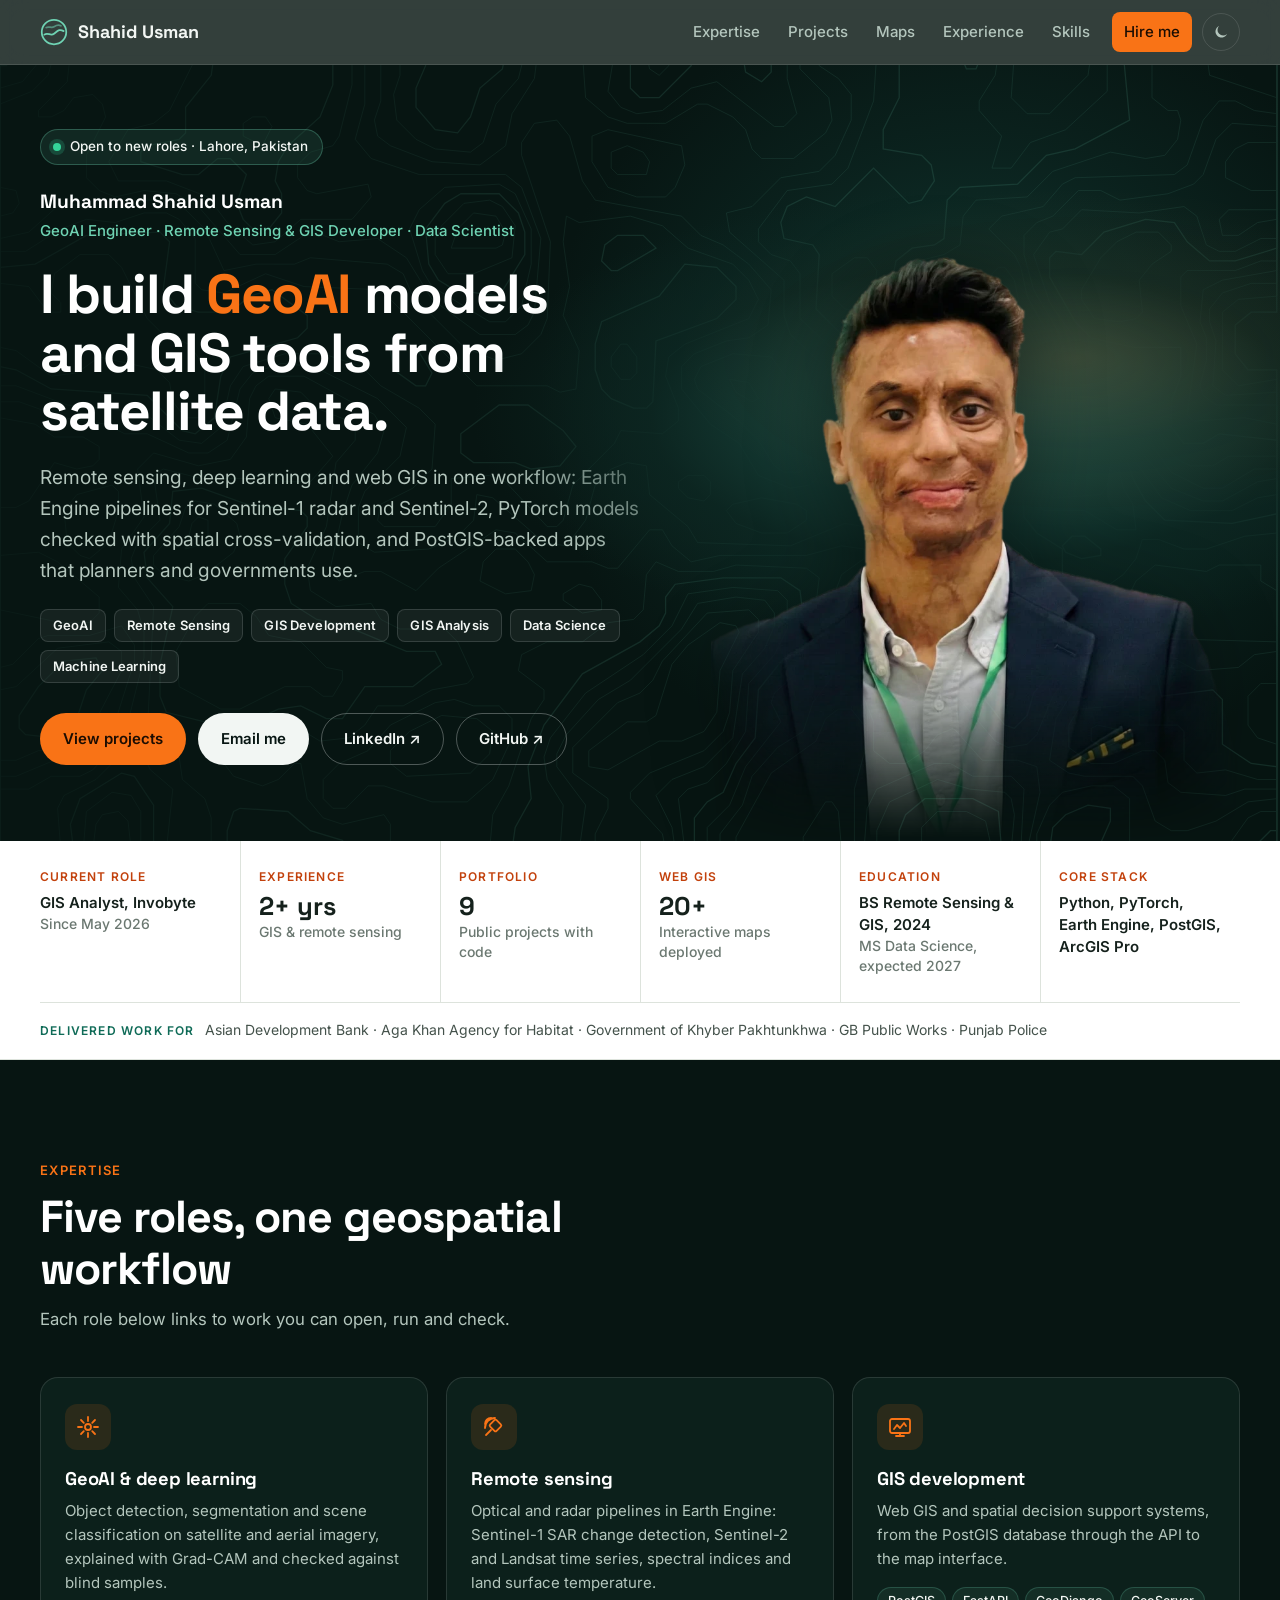
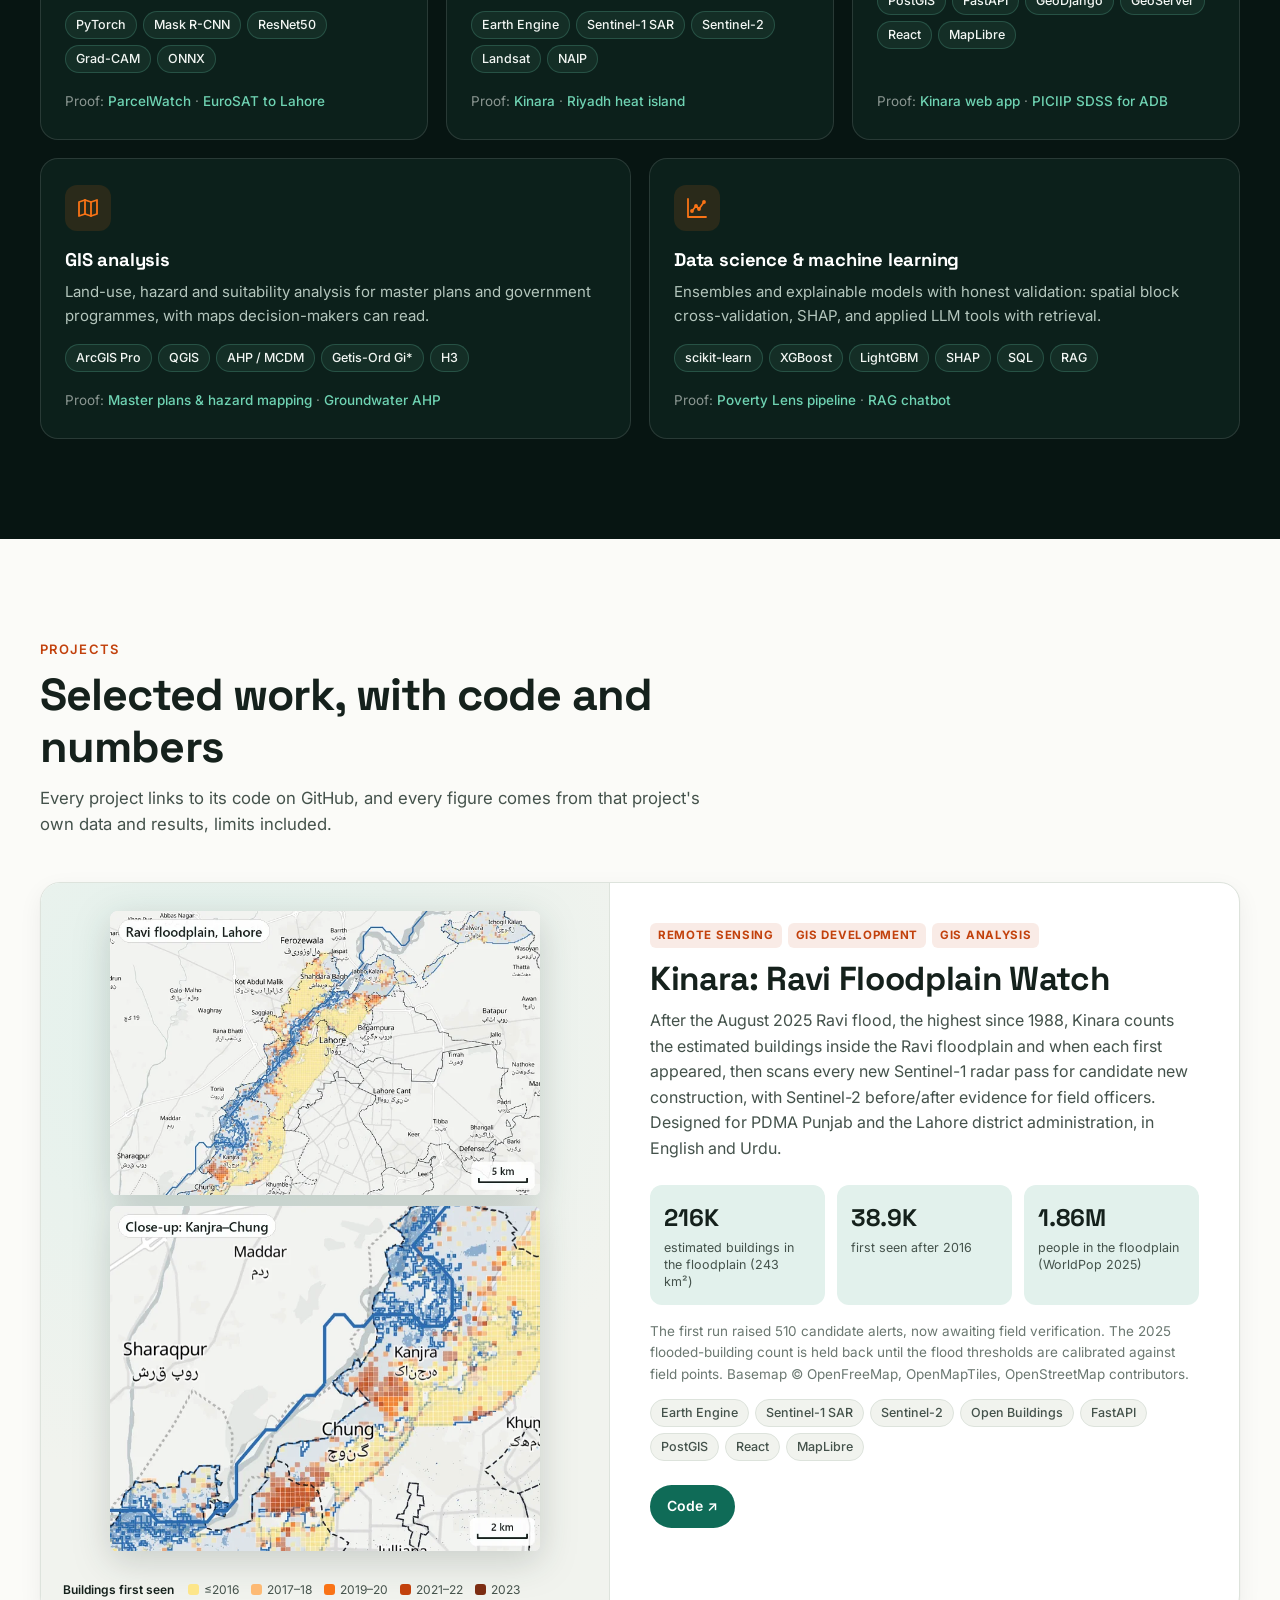
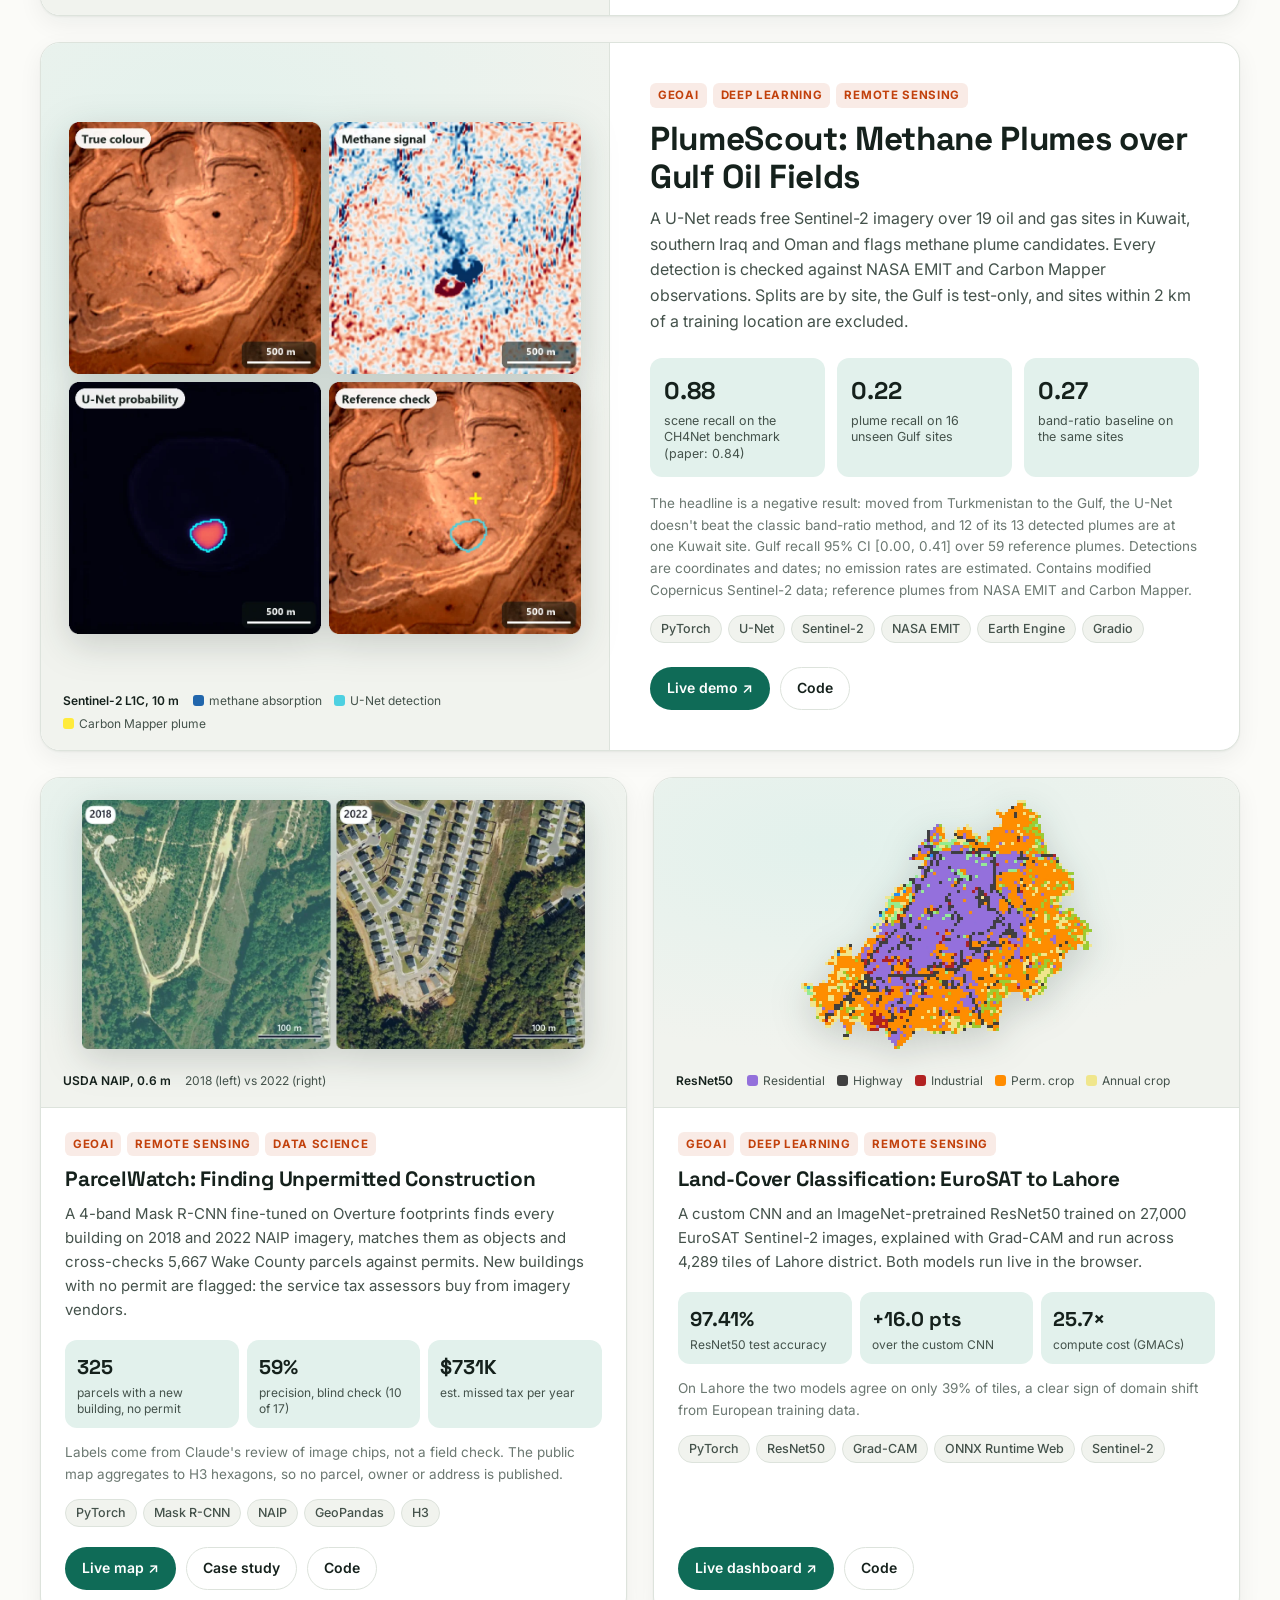
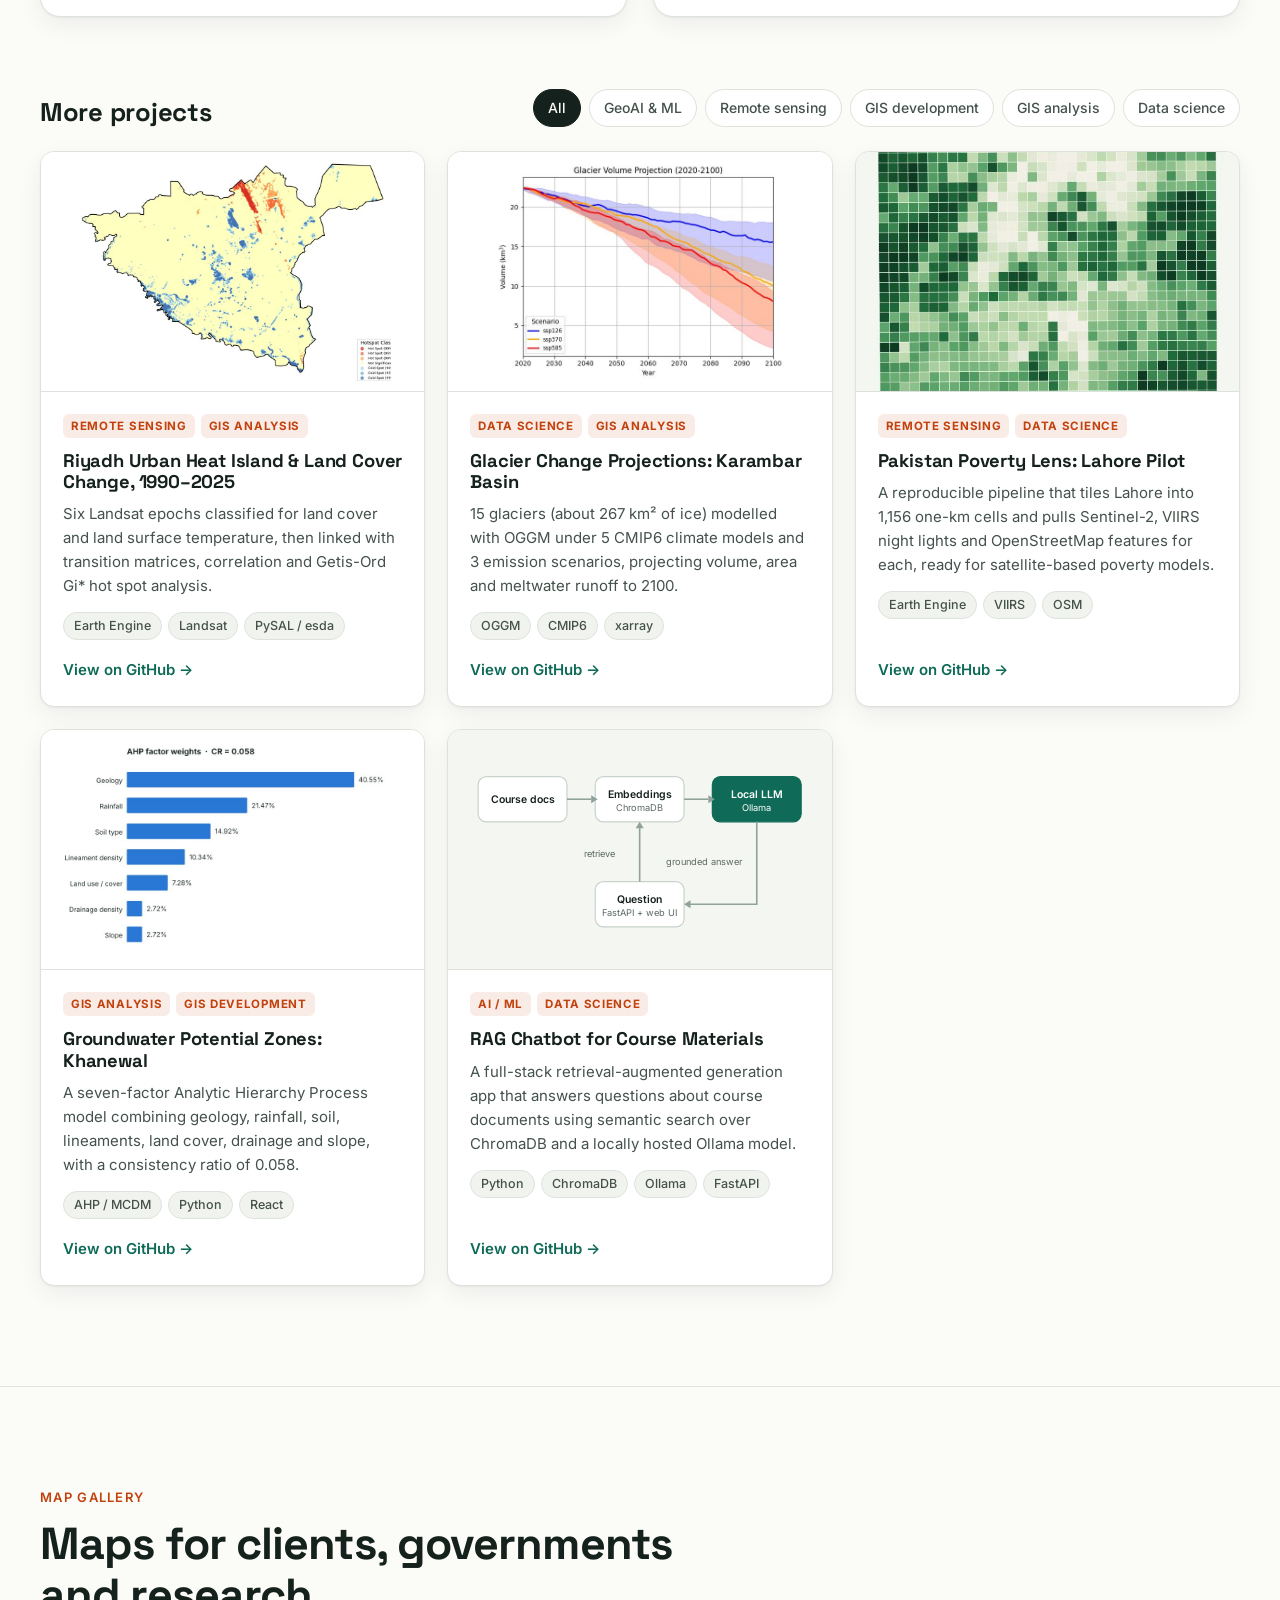
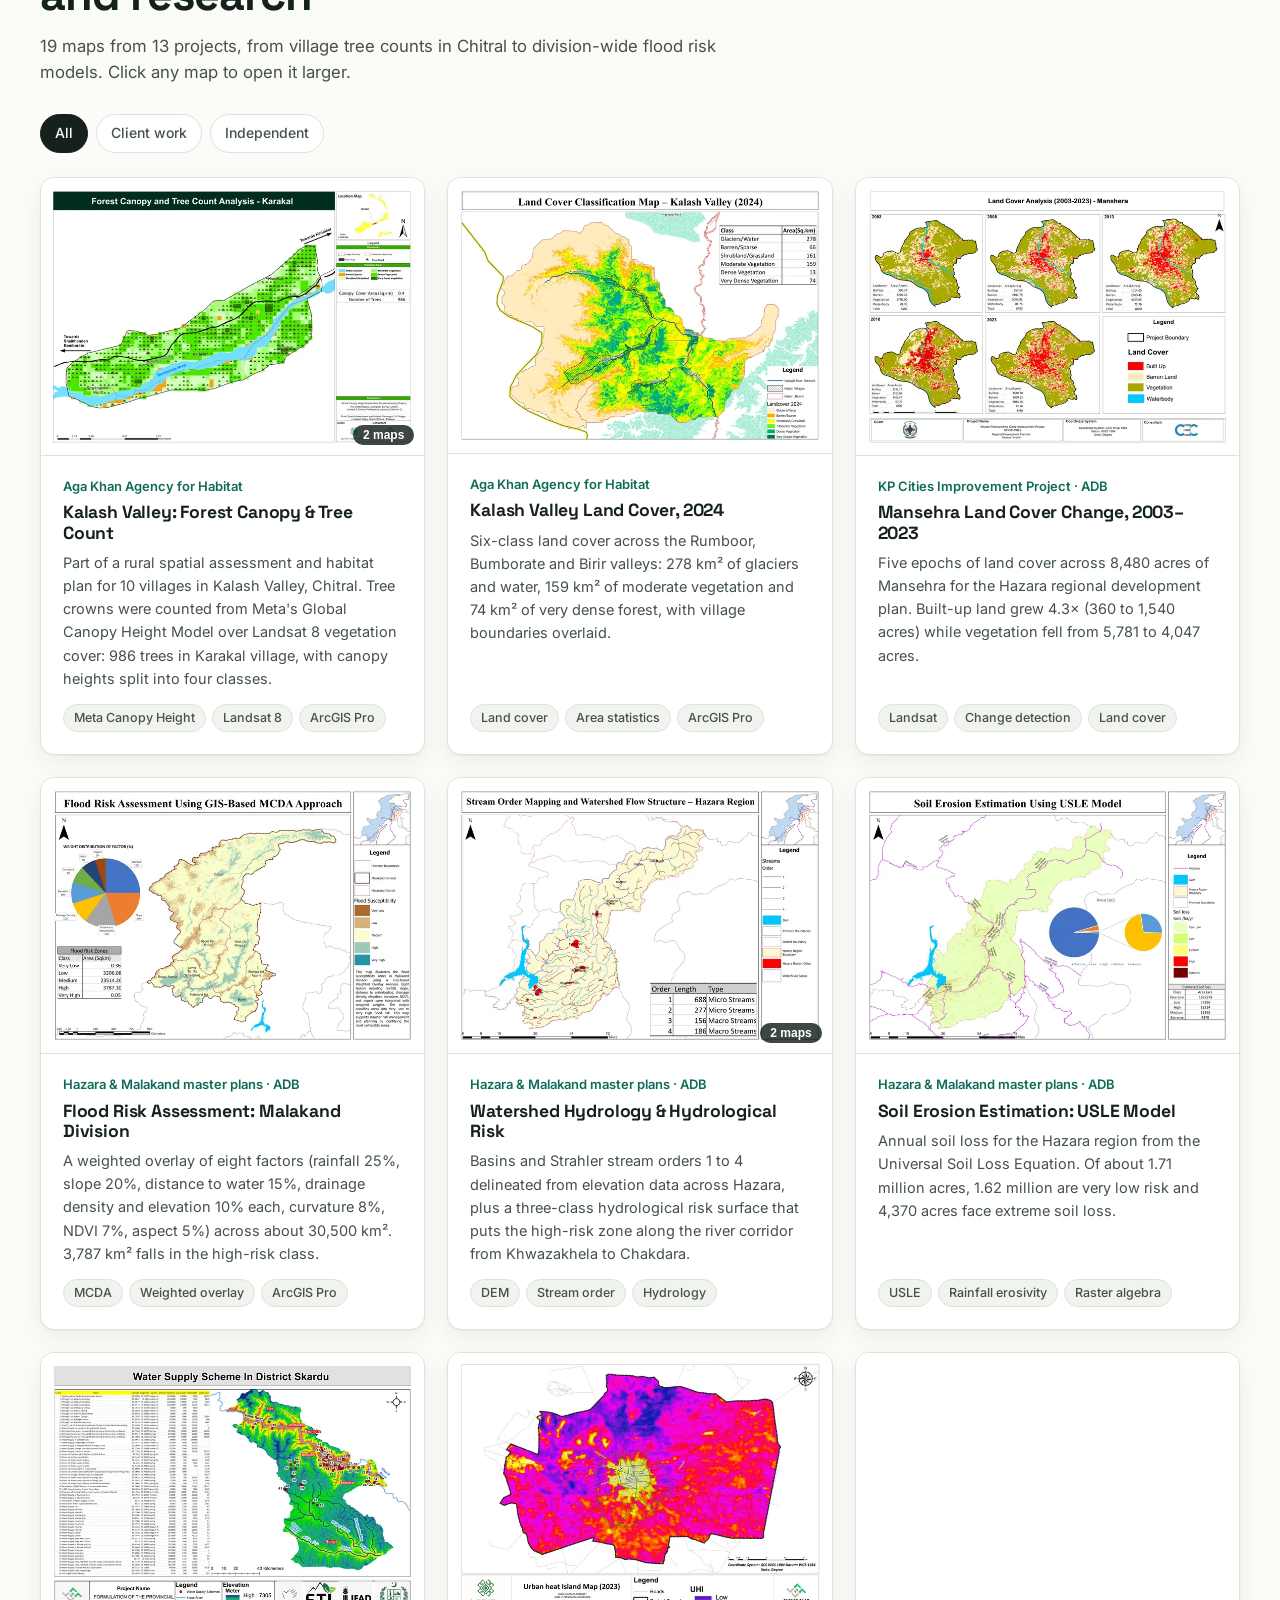
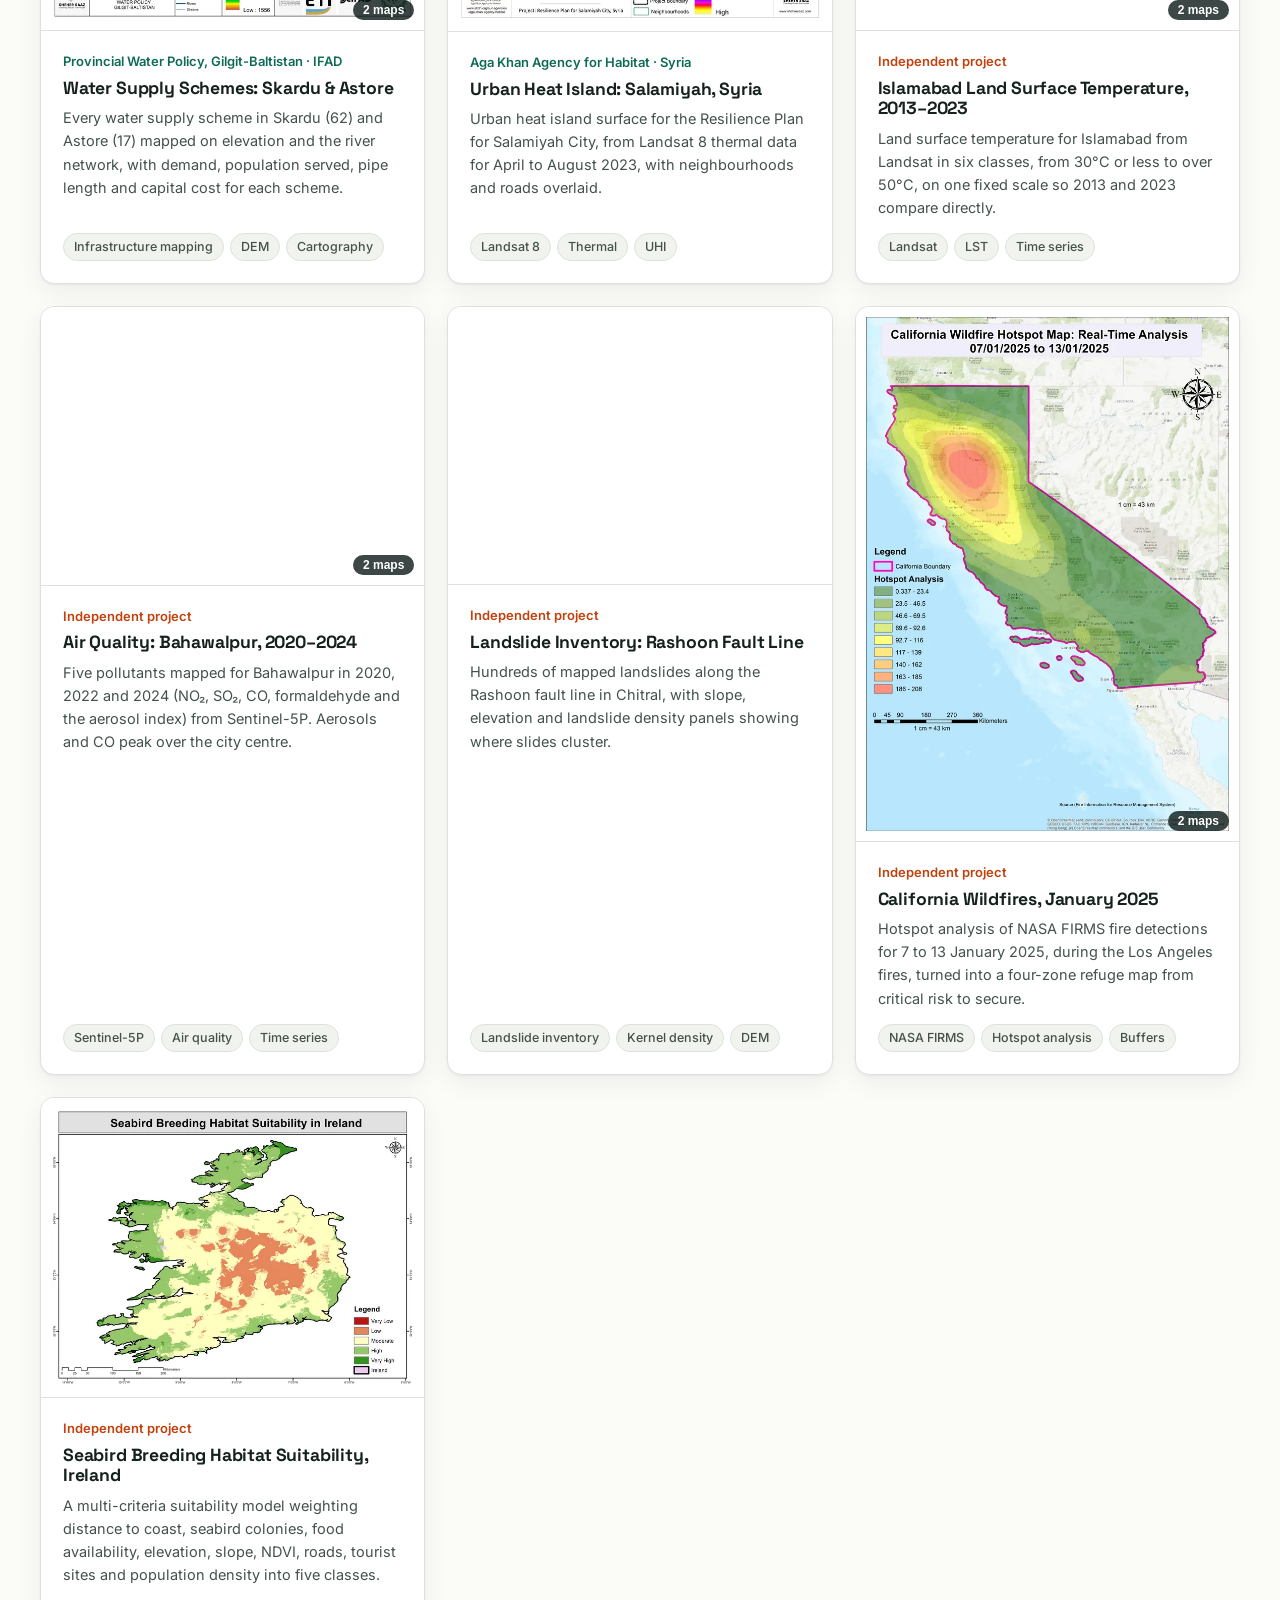
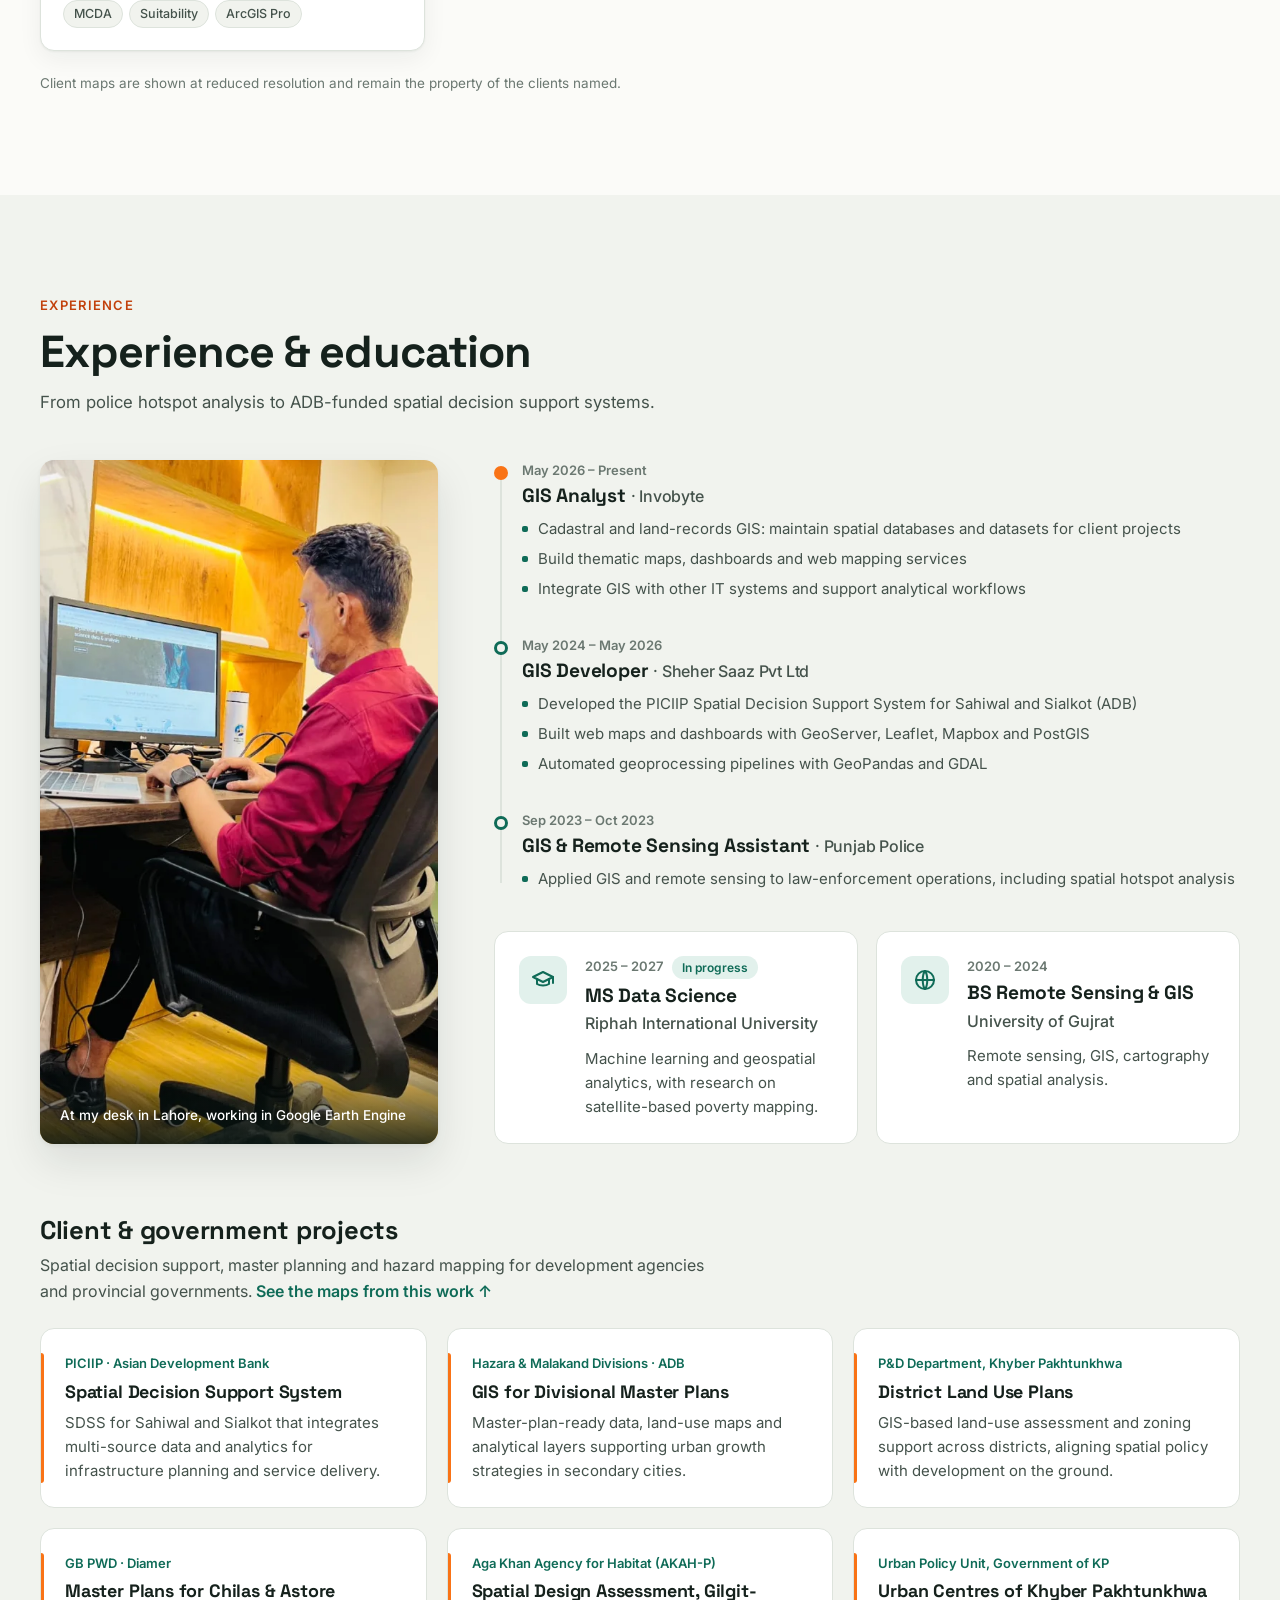
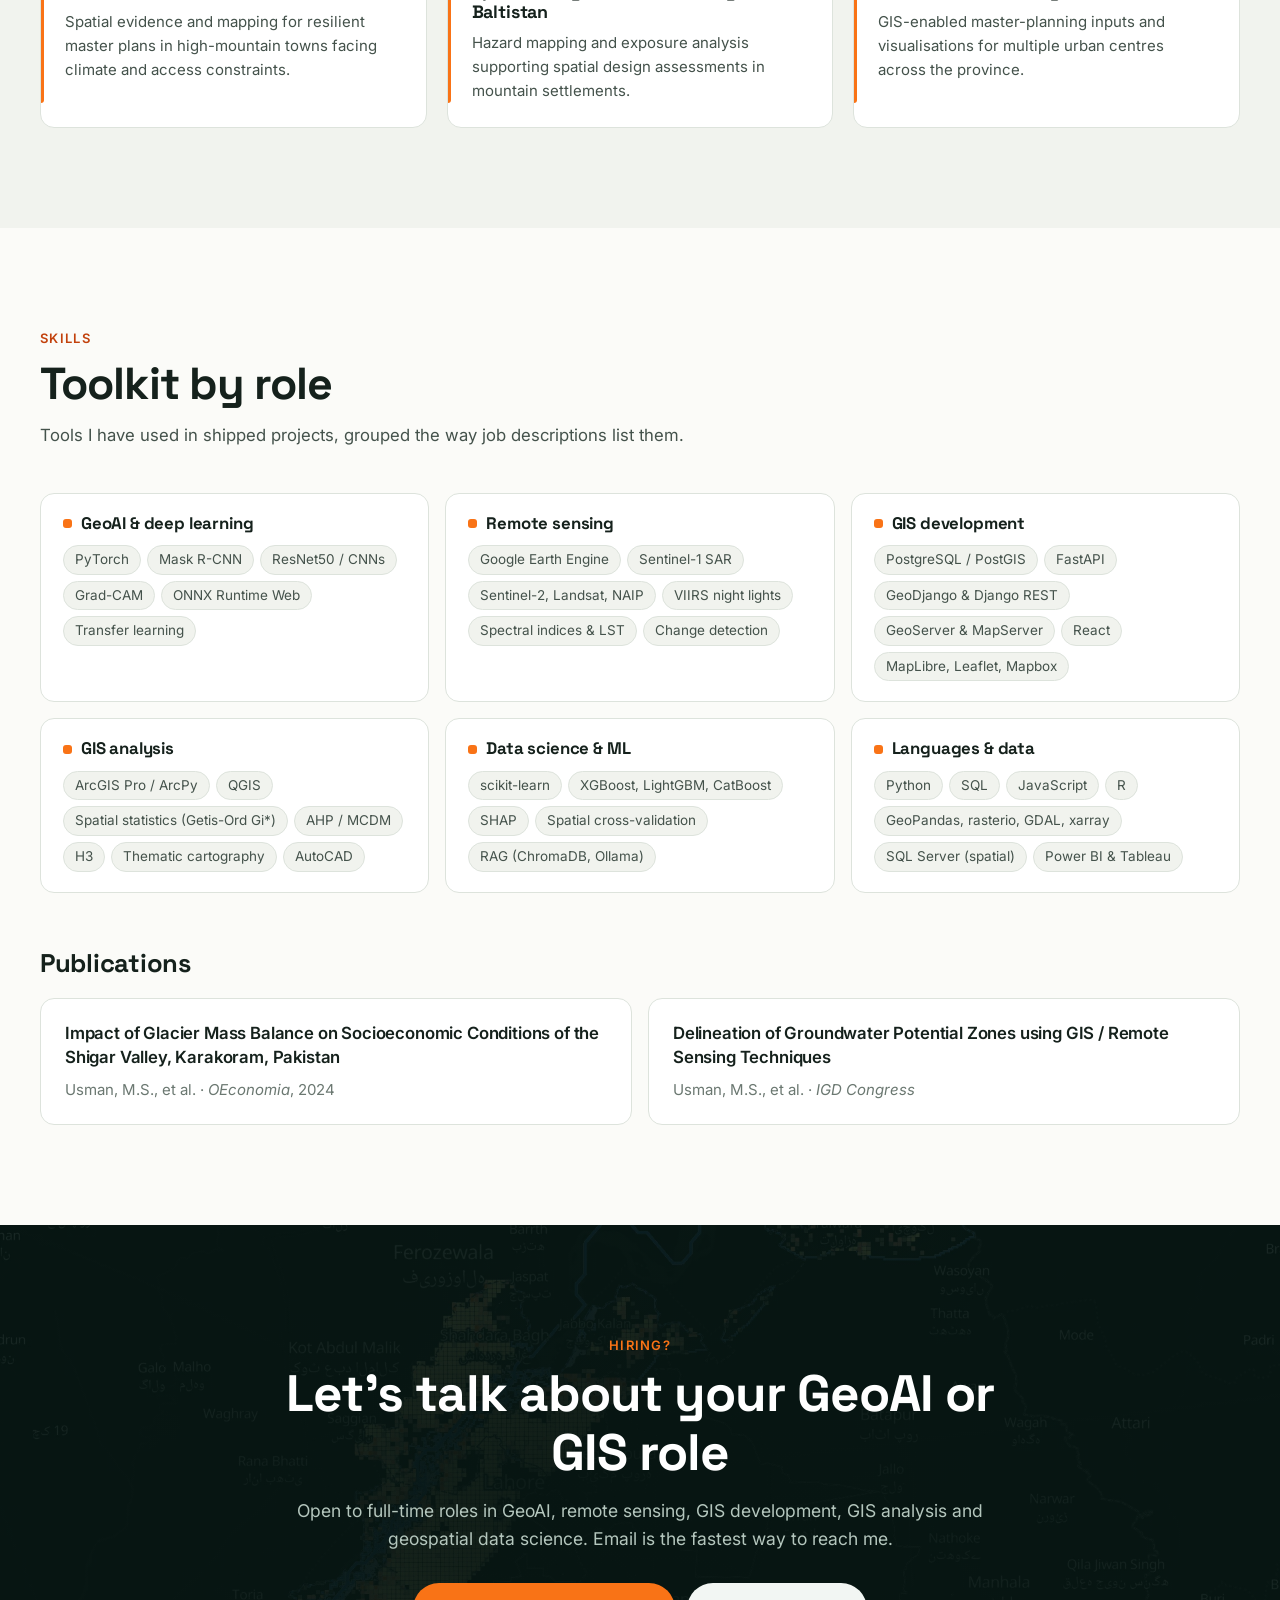
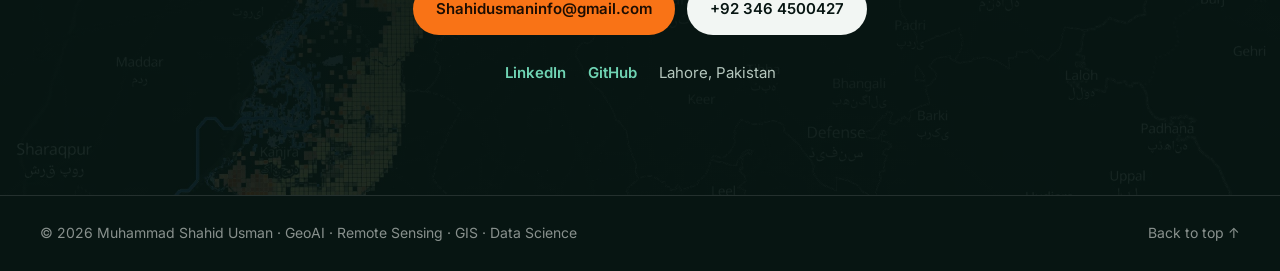
==== commit 6cb09bb5: "Add PlumeScout project card" ====
--- a/index.html
+++ b/index.html
@@ -112,7 +112,7 @@
         <dl class="glance-grid">
           <div><dt>Current role</dt><dd>GIS Analyst, Invobyte<span>Since May 2026</span></dd></div>
           <div><dt>Experience</dt><dd><strong>2+ yrs</strong><span>GIS &amp; remote sensing</span></dd></div>
-          <div><dt>Portfolio</dt><dd><strong>8</strong><span>Public projects with code</span></dd></div>
+          <div><dt>Portfolio</dt><dd><strong>9</strong><span>Public projects with code</span></dd></div>
           <div><dt>Web GIS</dt><dd><strong>20+</strong><span>Interactive maps deployed</span></dd></div>
           <div><dt>Education</dt><dd>BS Remote Sensing &amp; GIS, 2024<span>MS Data Science, expected 2027</span></dd></div>
           <div><dt>Core stack</dt><dd>Python, PyTorch, Earth Engine, PostGIS, ArcGIS Pro</dd></div>
@@ -204,6 +204,34 @@
               <ul class="tags"><li>Earth Engine</li><li>Sentinel-1 SAR</li><li>Sentinel-2</li><li>Open Buildings</li><li>FastAPI</li><li>PostGIS</li><li>React</li><li>MapLibre</li></ul>
               <div class="links">
                 <a class="btn btn-primary btn-sm" href="https://github.com/Muhammadshahidusman/kinara" target="_blank" rel="noopener">Code ↗</a>
+              </div>
+            </div>
+          </article>
+
+          <article class="proj proj-lead reveal" id="p-plumescout">
+            <a class="proj-media" href="https://huggingface.co/spaces/Muhammadshahidusman/plumescout" target="_blank" rel="noopener">
+              <img src="assets/img/plumescout-kuwait-grid.webp" width="1138" height="1138" loading="lazy" alt="Four 2 km Sentinel-2 views of an oil field in Kuwait on 23 February 2026: true colour, the B12/B11 methane signal with a blue patch of methane absorption, the U-Net probability with one detected region, and the same detection outlined in cyan next to a Carbon Mapper reference plume marked with a yellow cross">
+              <div class="map-legend" aria-hidden="true">
+                <strong>Sentinel-2 L1C, 10 m</strong>
+                <span><i style="background:#2166ac"></i>methane absorption</span>
+                <span><i style="background:#4dd0e1"></i>U-Net detection</span>
+                <span><i style="background:#ffeb3b"></i>Carbon Mapper plume</span>
+              </div>
+            </a>
+            <div class="proj-body">
+              <ul class="role-tags" aria-label="Roles"><li>GeoAI</li><li>Deep learning</li><li>Remote sensing</li></ul>
+              <h3>PlumeScout: Methane Plumes over Gulf Oil Fields</h3>
+              <p>A U-Net reads free Sentinel-2 imagery over 19 oil and gas sites in Kuwait, southern Iraq and Oman and flags methane plume candidates. Every detection is checked against NASA EMIT and Carbon Mapper observations. Splits are by site, the Gulf is test-only, and sites within 2 km of a training location are excluded.</p>
+              <ul class="metrics">
+                <li><strong>0.88</strong><span>scene recall on the CH4Net benchmark (paper: 0.84)</span></li>
+                <li><strong>0.22</strong><span>plume recall on 16 unseen Gulf sites</span></li>
+                <li><strong>0.27</strong><span>band-ratio baseline on the same sites</span></li>
+              </ul>
+              <p class="note">The headline is a negative result: moved from Turkmenistan to the Gulf, the U-Net doesn't beat the classic band-ratio method, and 12 of its 13 detected plumes are at one Kuwait site. Gulf recall 95% CI [0.00, 0.41] over 59 reference plumes. Detections are coordinates and dates; no emission rates are estimated. Contains modified Copernicus Sentinel-2 data; reference plumes from NASA EMIT and Carbon Mapper.</p>
+              <ul class="tags"><li>PyTorch</li><li>U-Net</li><li>Sentinel-2</li><li>NASA EMIT</li><li>Earth Engine</li><li>Gradio</li></ul>
+              <div class="links">
+                <a class="btn btn-primary btn-sm" href="https://huggingface.co/spaces/Muhammadshahidusman/plumescout" target="_blank" rel="noopener">Live demo ↗</a>
+                <a class="btn btn-ghost btn-sm" href="https://github.com/Muhammadshahidusman/plumescout" target="_blank" rel="noopener">Code</a>
               </div>
             </div>
           </article>
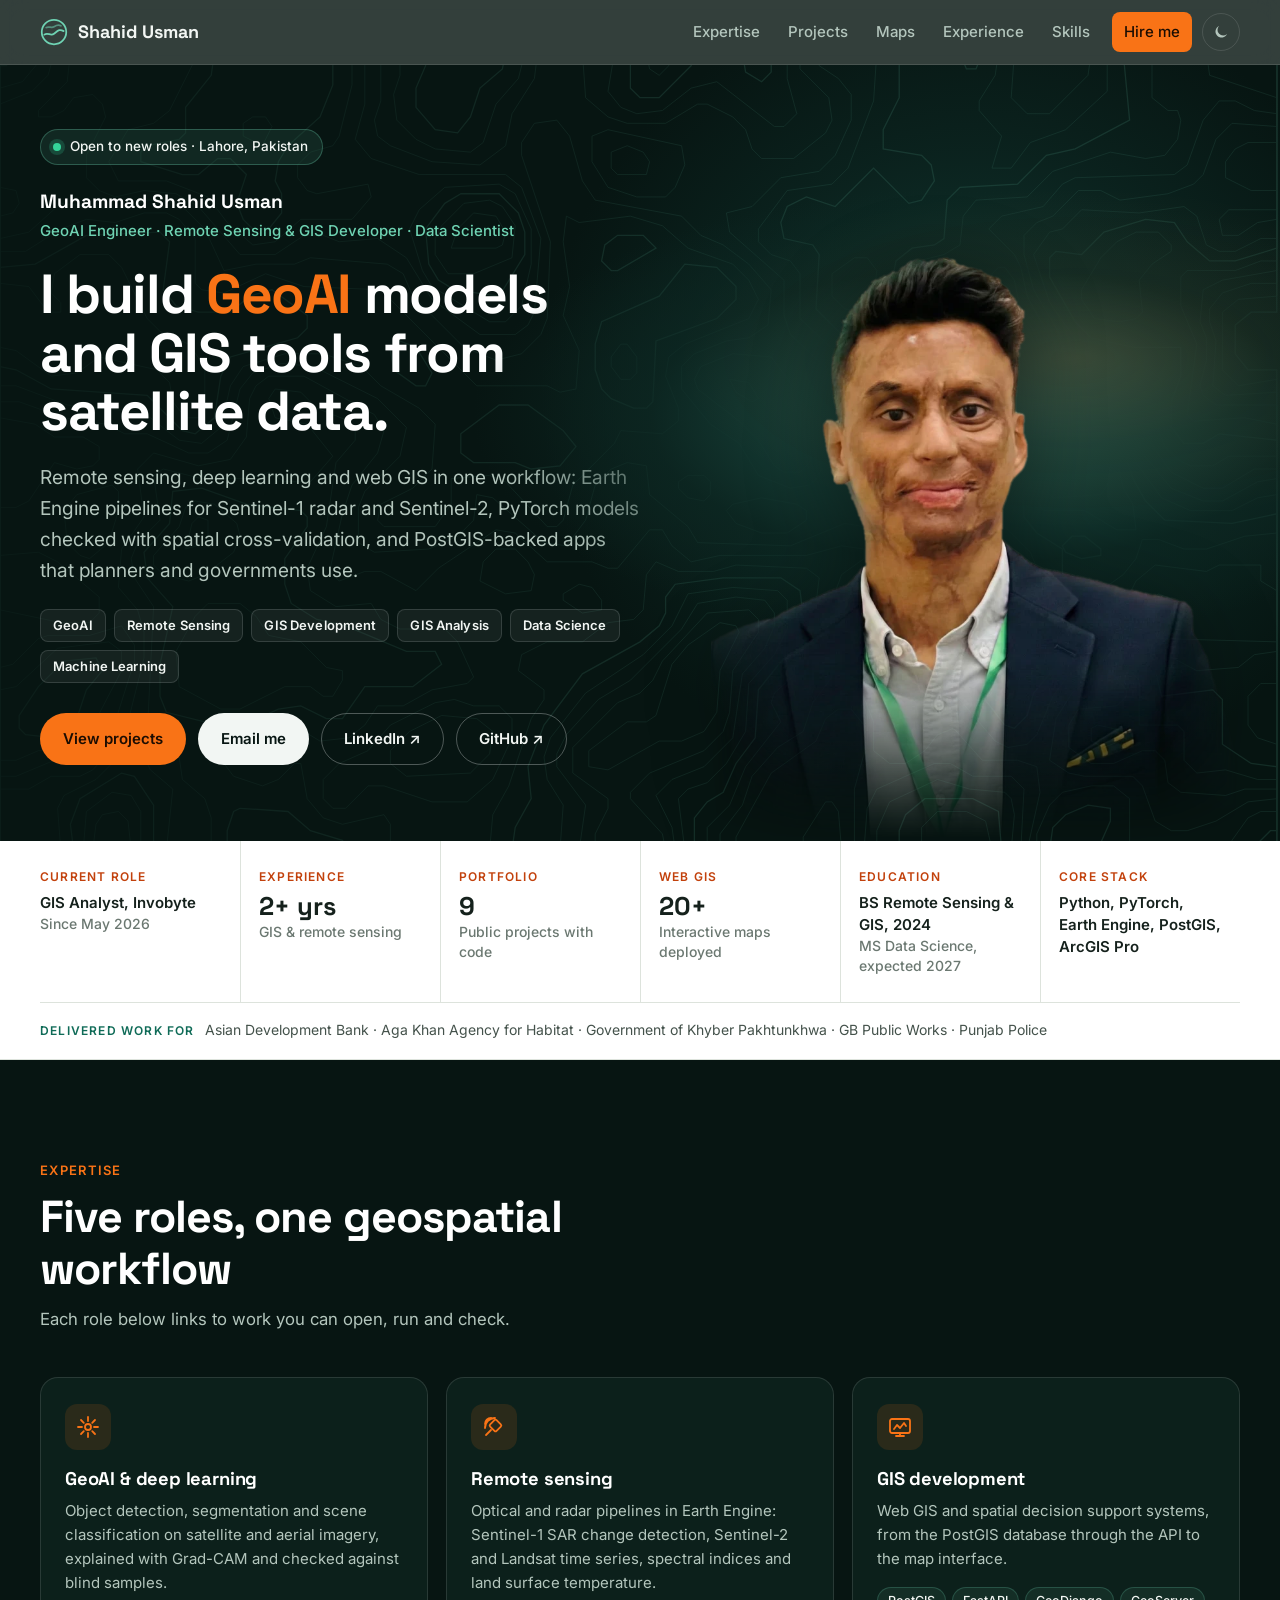
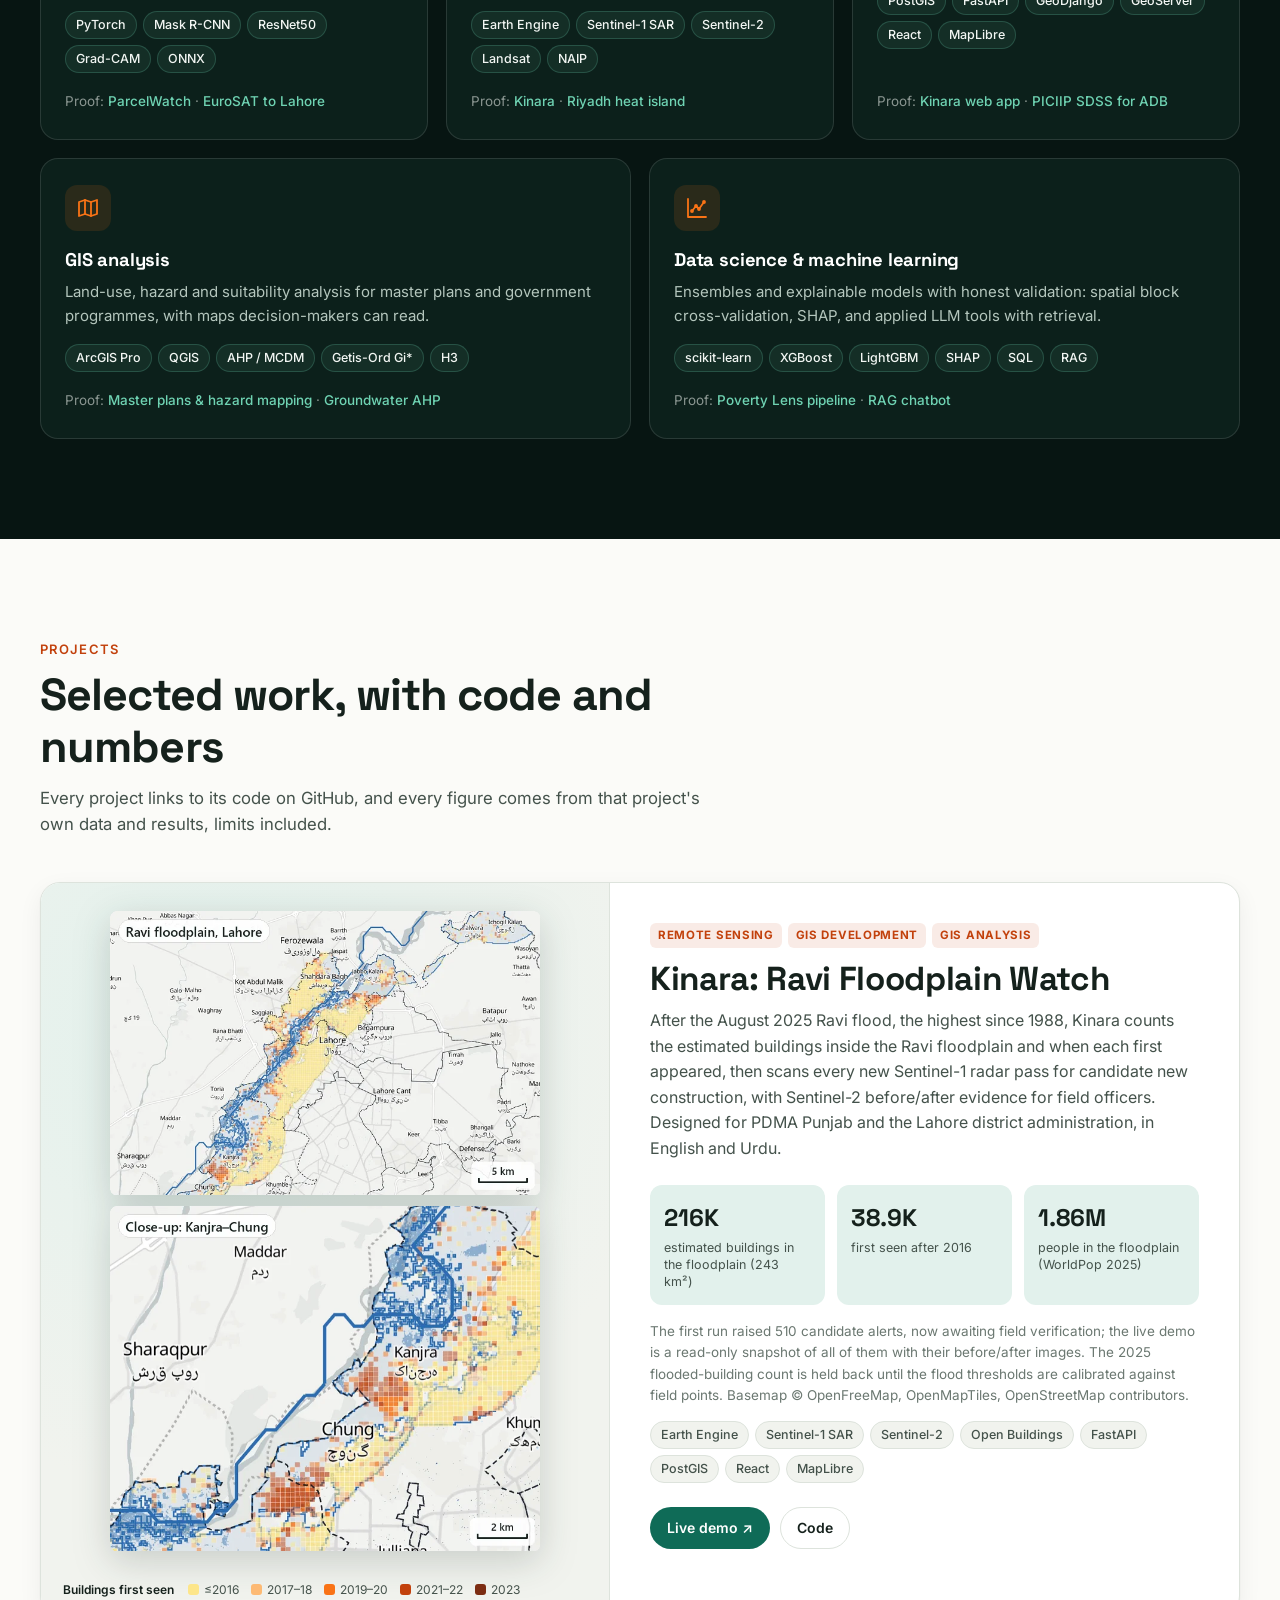
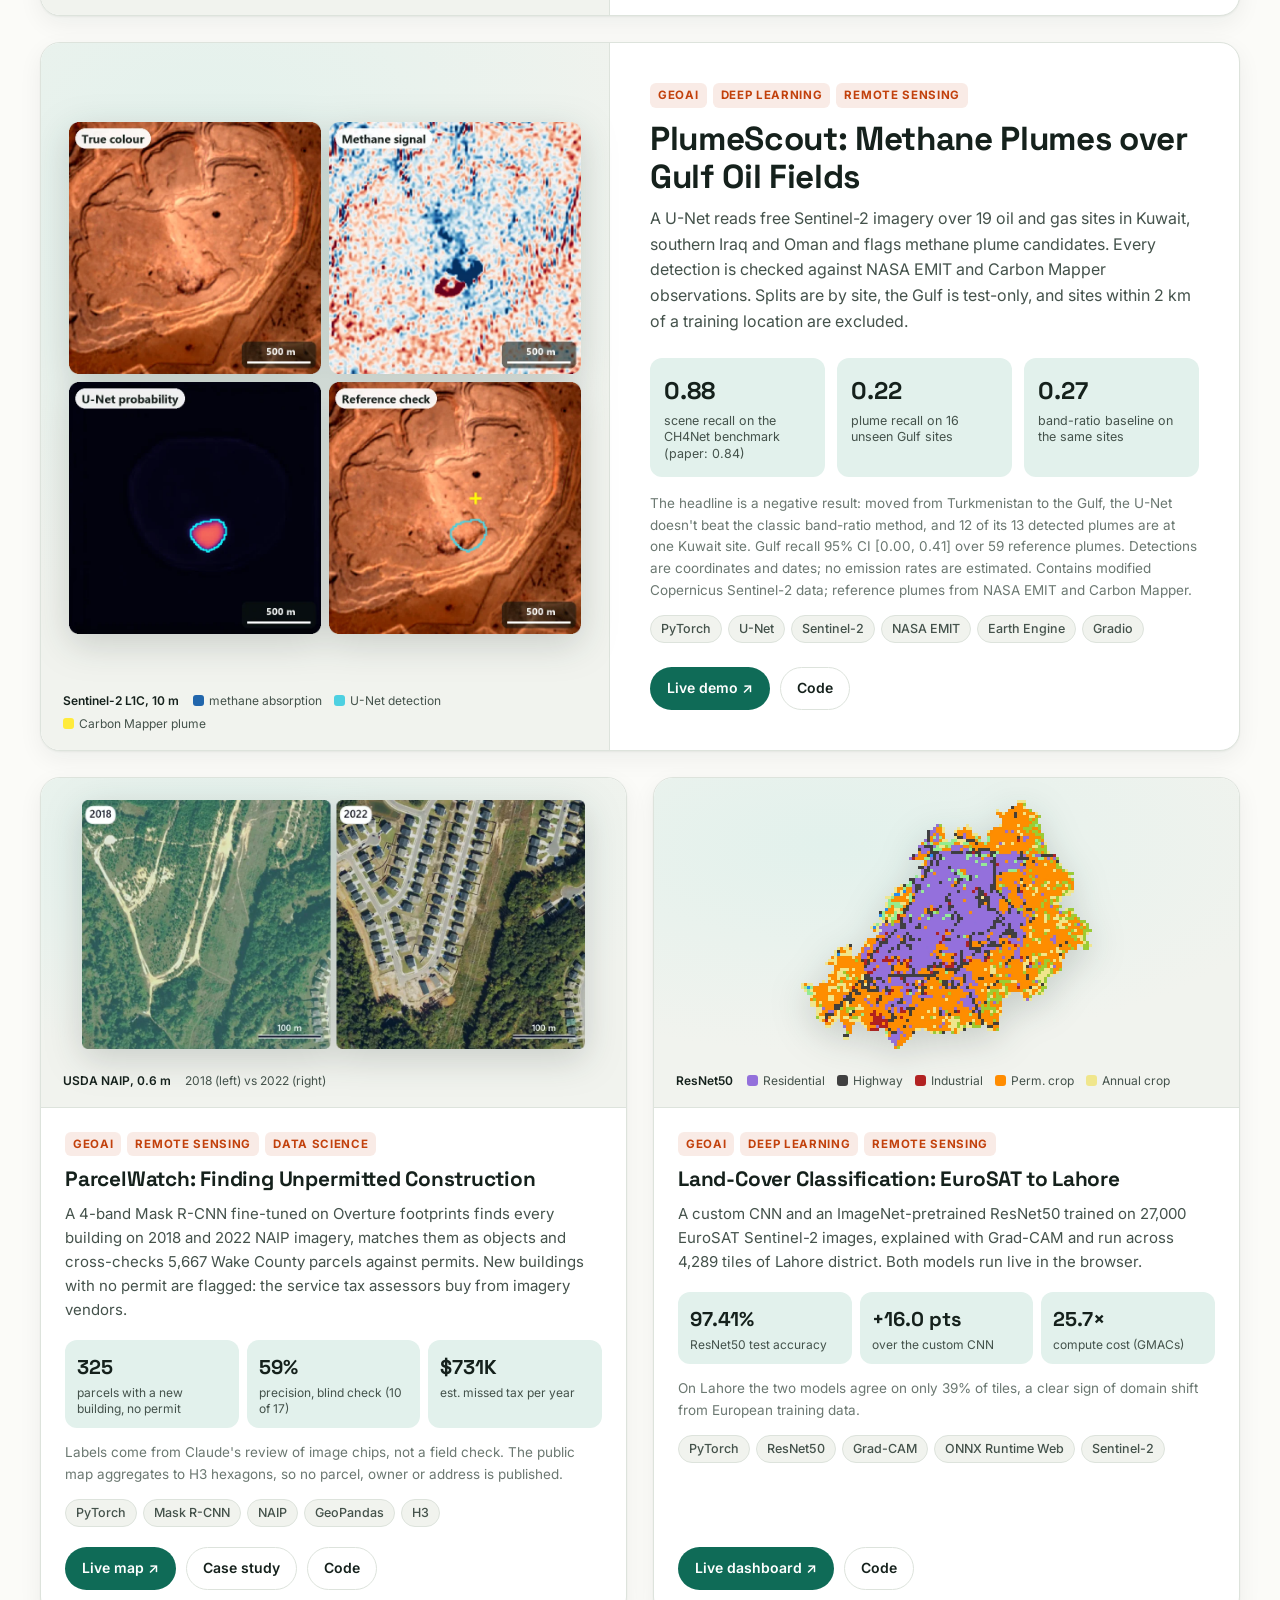
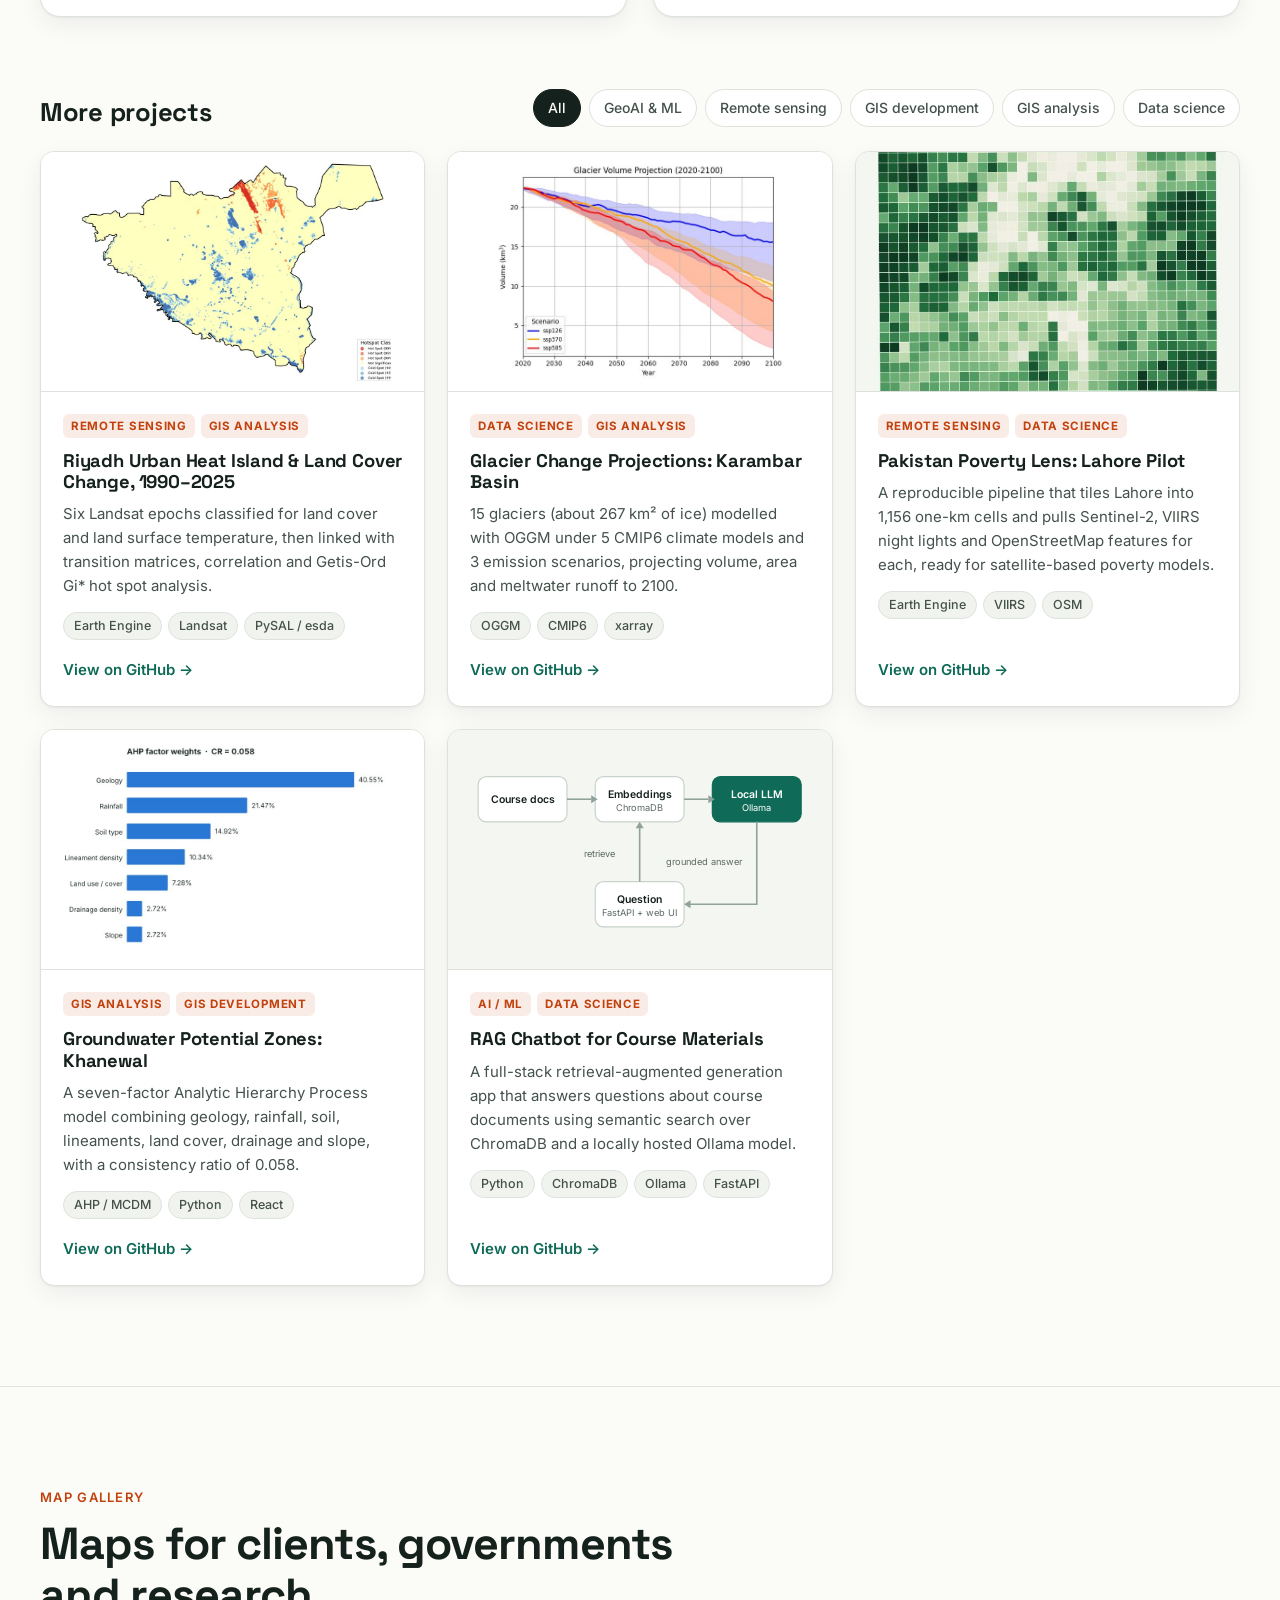
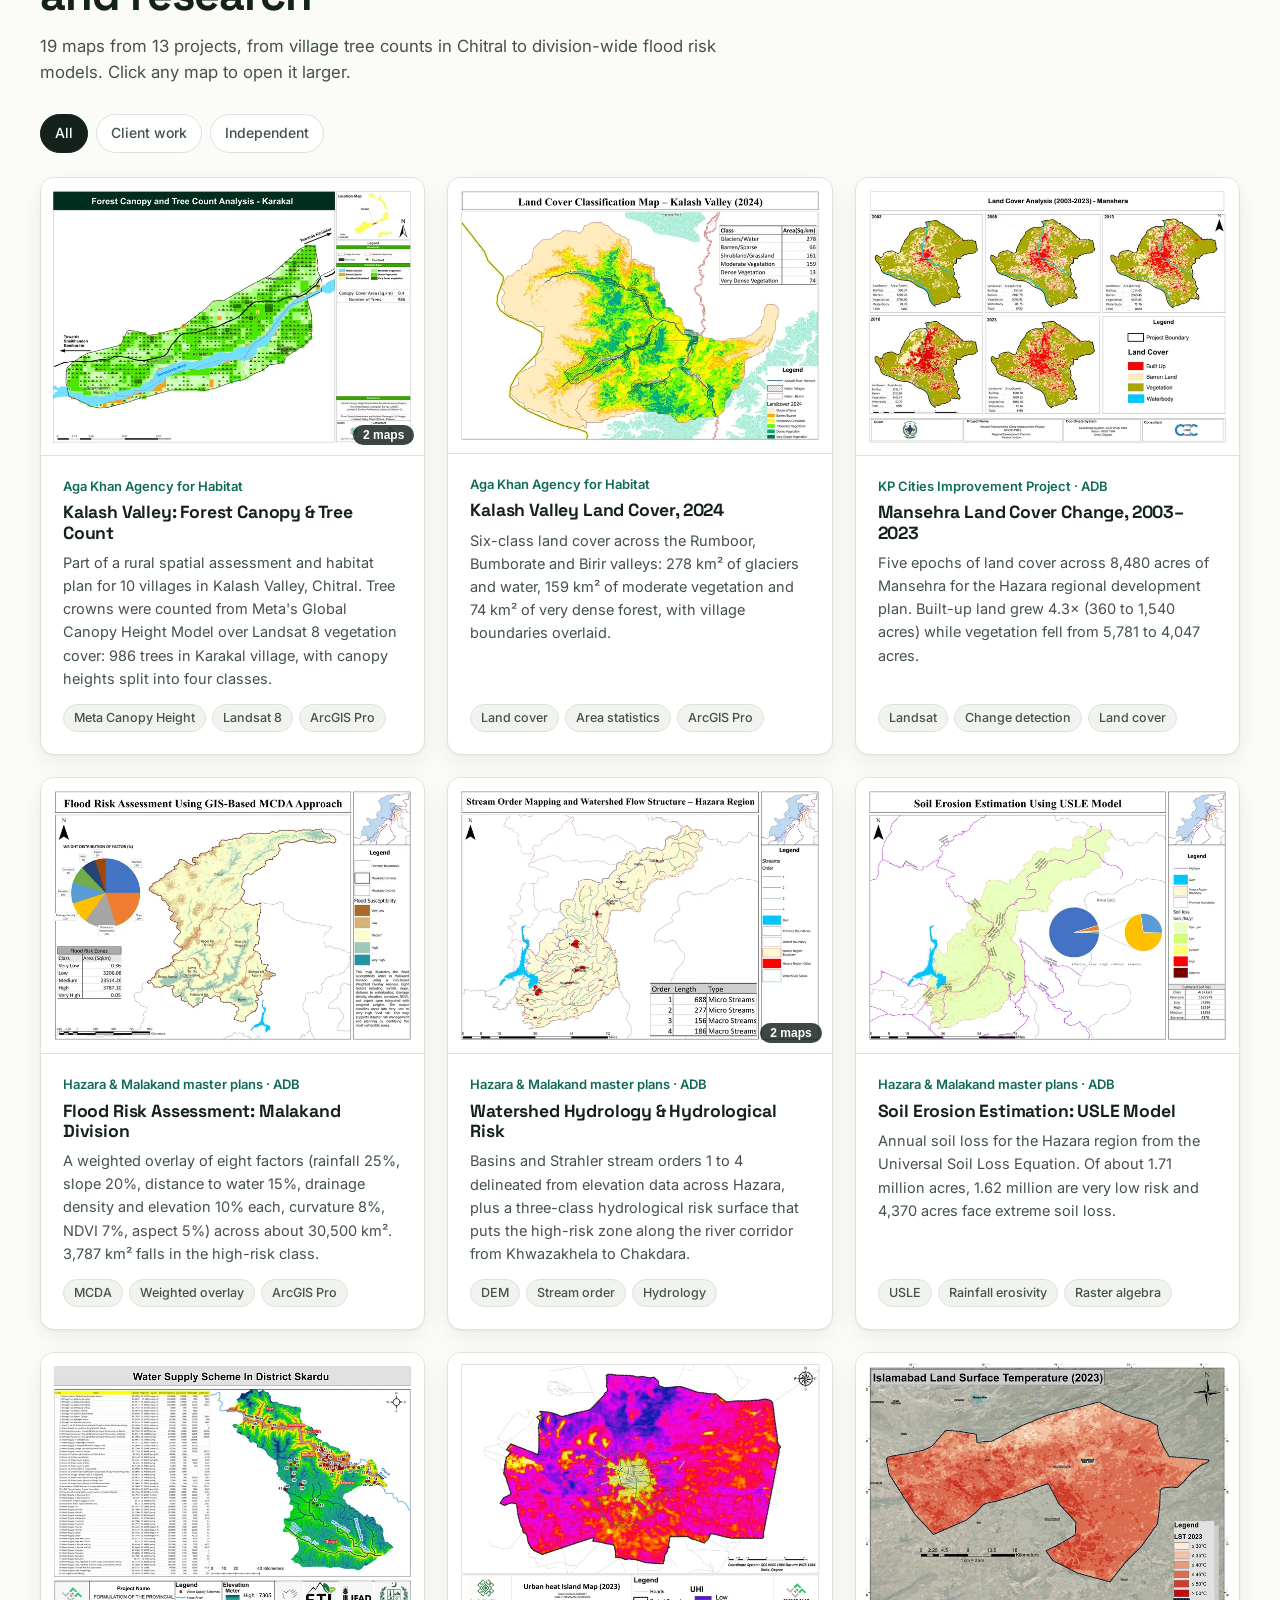
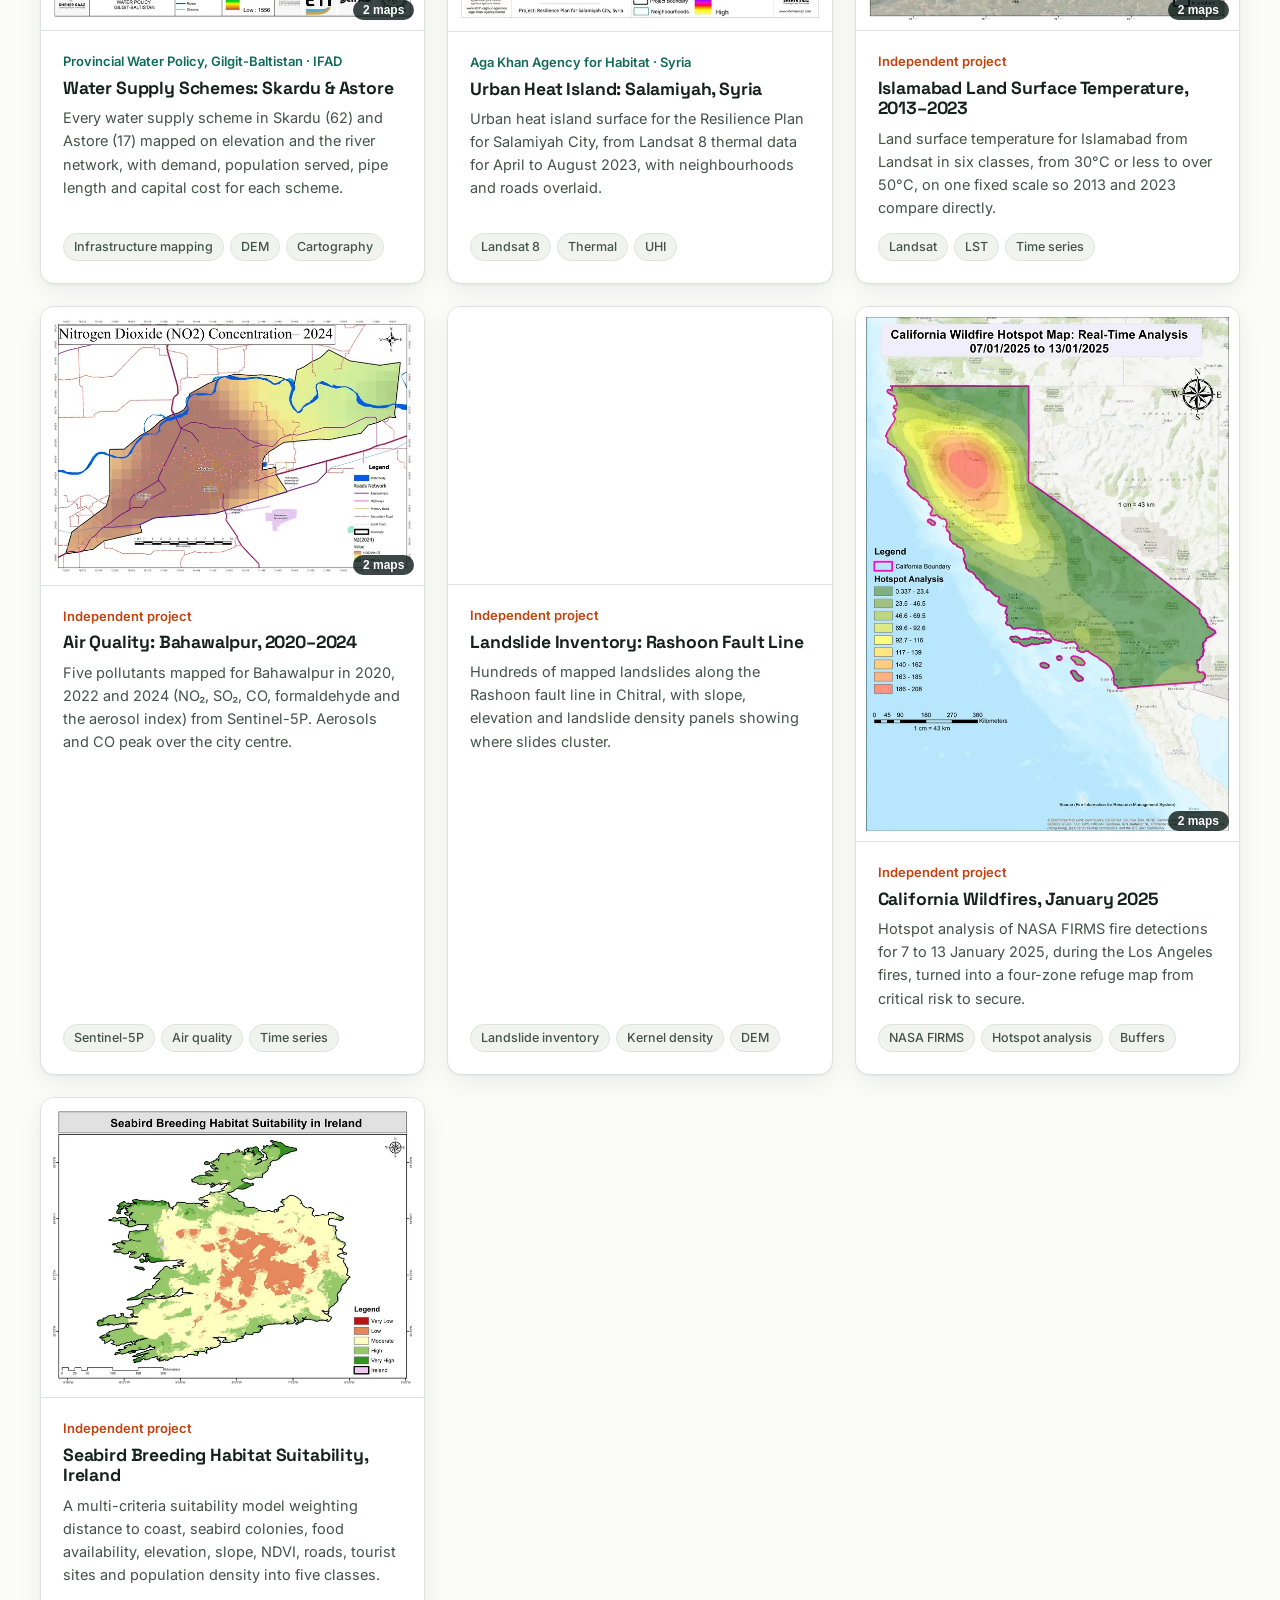
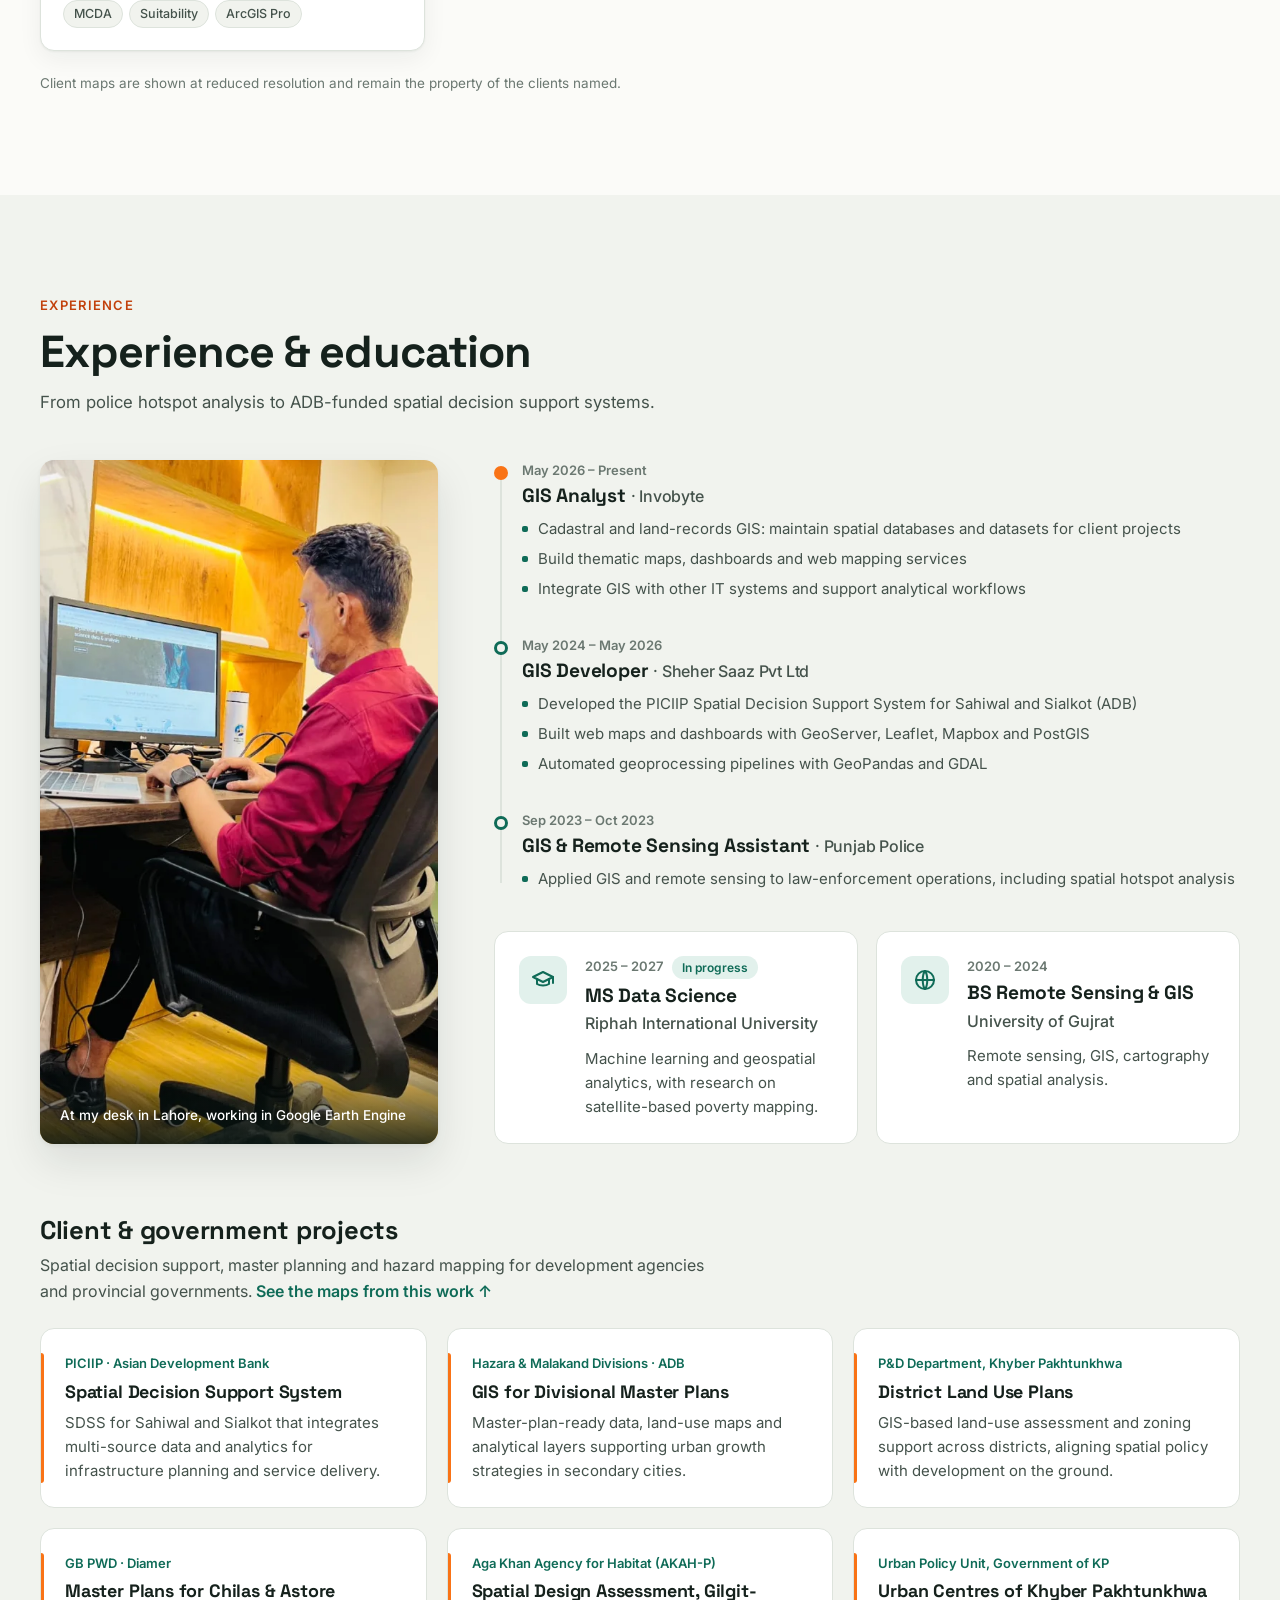
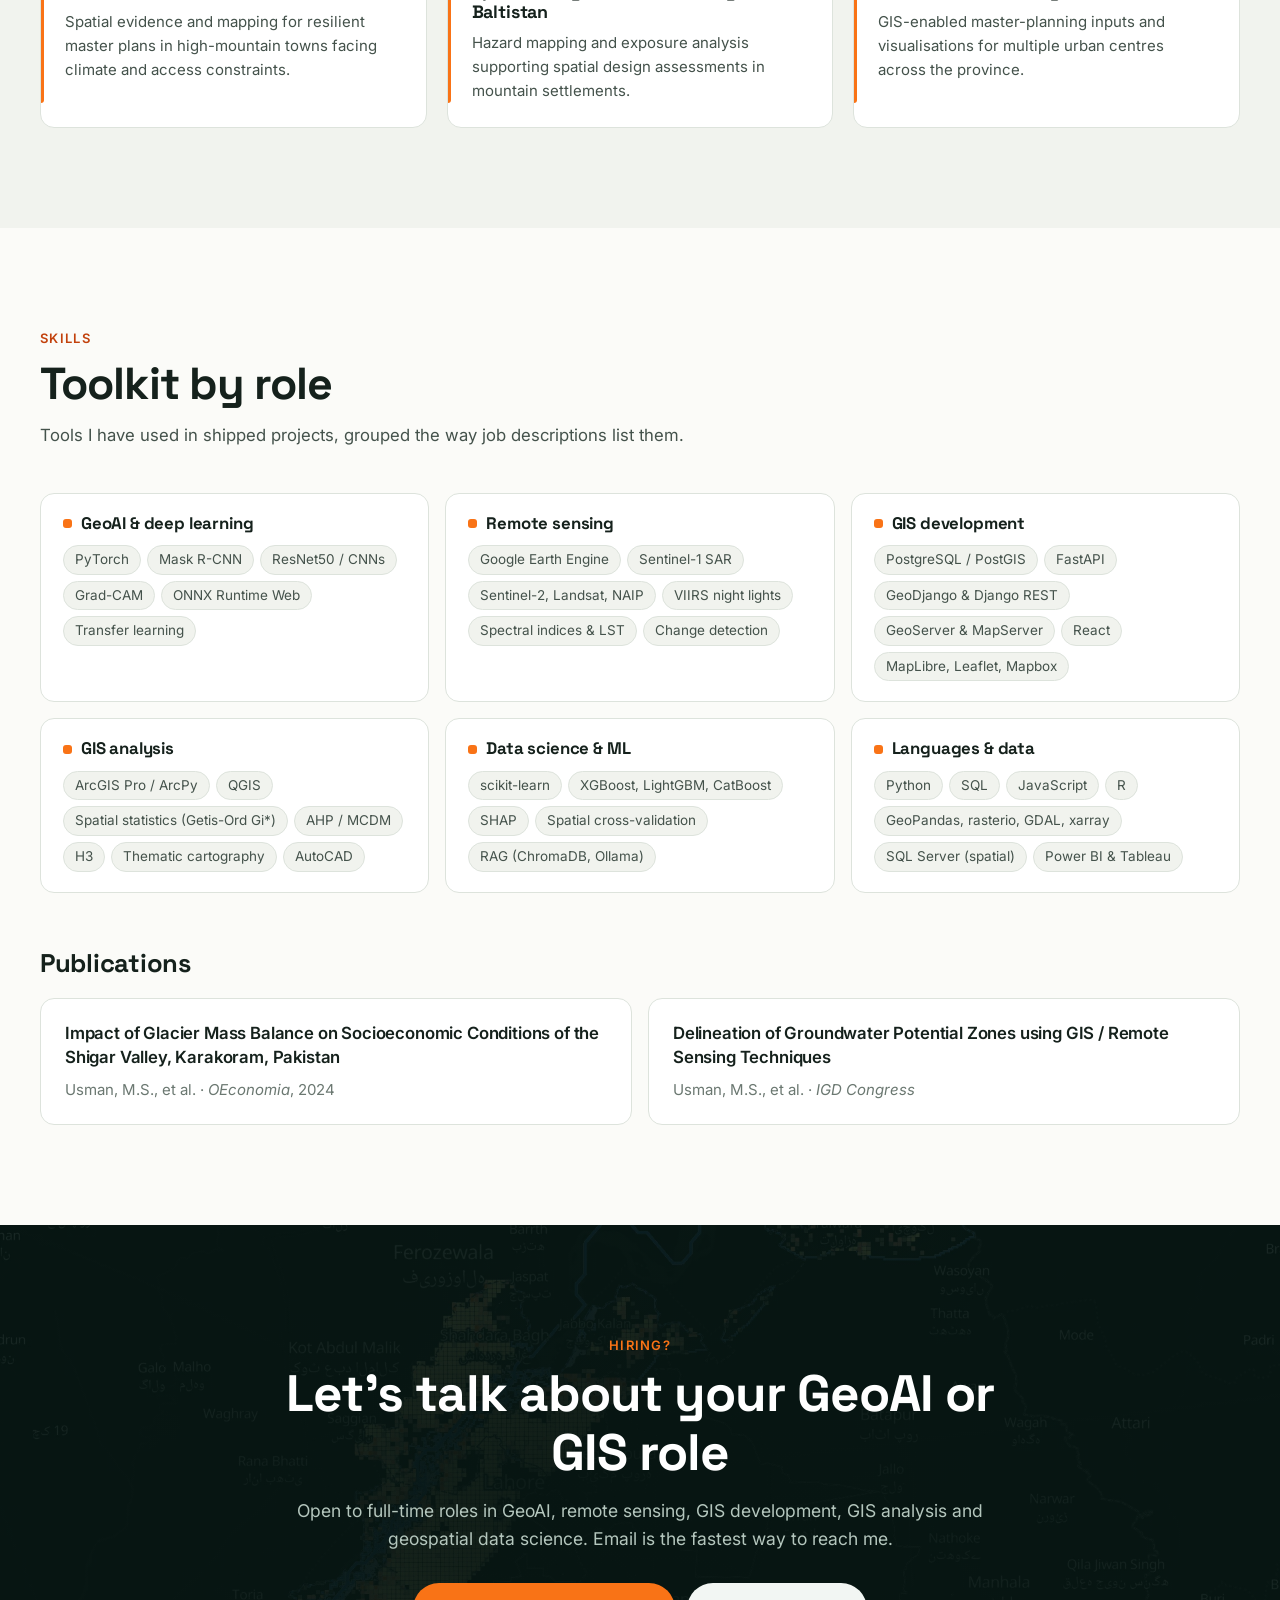
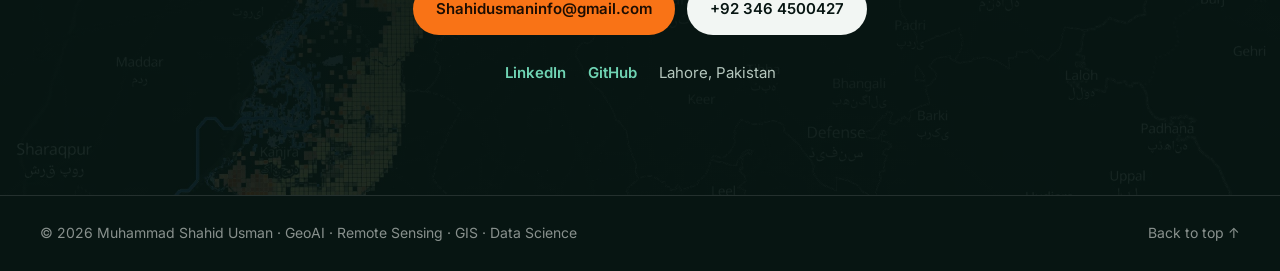
==== commit 0588f4ef: "Kinara: add live demo link" ====
--- a/index.html
+++ b/index.html
@@ -180,7 +180,7 @@
 
         <div class="projects">
           <article class="proj proj-lead reveal" id="p-kinara">
-            <a class="proj-media" href="https://github.com/Muhammadshahidusman/kinara" target="_blank" rel="noopener">
+            <a class="proj-media" href="https://muhammadshahidusman.github.io/kinara/" target="_blank" rel="noopener">
               <img src="assets/img/kinara-floodplain-map.webp" width="720" height="1070" loading="lazy" alt="Two Kinara exposure maps. Top: the Ravi floodplain through Lahore, with the river and the August 2025 flood extent in blue and 200 m cells of estimated buildings coloured from pale yellow (built by 2016) to dark brown (first seen 2023). Bottom: a close-up of Kanjra and Chung, where dense clusters of recently built cells sit inside the floodplain">
               <div class="map-legend" aria-hidden="true">
                 <strong>Buildings first seen</strong>
@@ -200,10 +200,11 @@
                 <li><strong>38.9K</strong><span>first seen after 2016</span></li>
                 <li><strong>1.86M</strong><span>people in the floodplain (WorldPop 2025)</span></li>
               </ul>
-              <p class="note">The first run raised 510 candidate alerts, now awaiting field verification. The 2025 flooded-building count is held back until the flood thresholds are calibrated against field points. Basemap © OpenFreeMap, OpenMapTiles, OpenStreetMap contributors.</p>
+              <p class="note">The first run raised 510 candidate alerts, now awaiting field verification; the live demo is a read-only snapshot of all of them with their before/after images. The 2025 flooded-building count is held back until the flood thresholds are calibrated against field points. Basemap © OpenFreeMap, OpenMapTiles, OpenStreetMap contributors.</p>
               <ul class="tags"><li>Earth Engine</li><li>Sentinel-1 SAR</li><li>Sentinel-2</li><li>Open Buildings</li><li>FastAPI</li><li>PostGIS</li><li>React</li><li>MapLibre</li></ul>
               <div class="links">
-                <a class="btn btn-primary btn-sm" href="https://github.com/Muhammadshahidusman/kinara" target="_blank" rel="noopener">Code ↗</a>
+                <a class="btn btn-primary btn-sm" href="https://muhammadshahidusman.github.io/kinara/" target="_blank" rel="noopener">Live demo ↗</a>
+                <a class="btn btn-ghost btn-sm" href="https://github.com/Muhammadshahidusman/kinara" target="_blank" rel="noopener">Code</a>
               </div>
             </div>
           </article>
